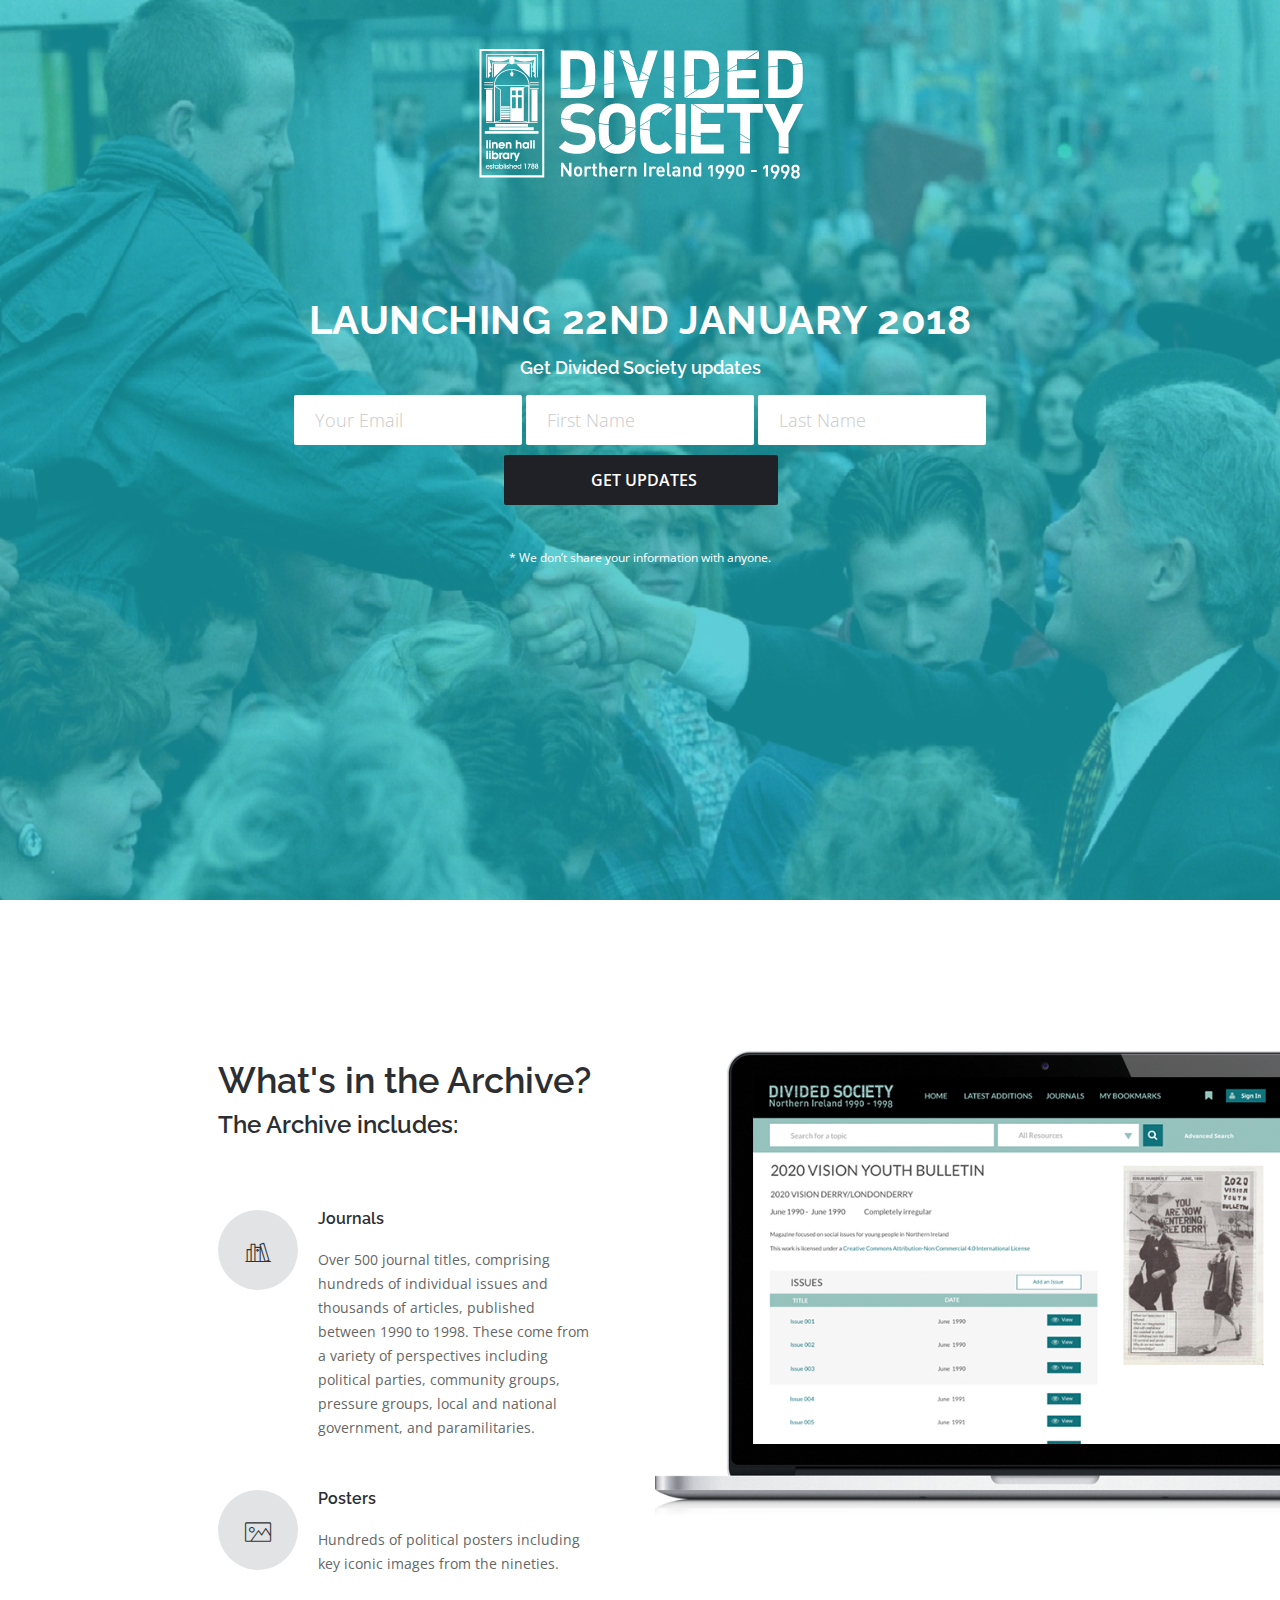
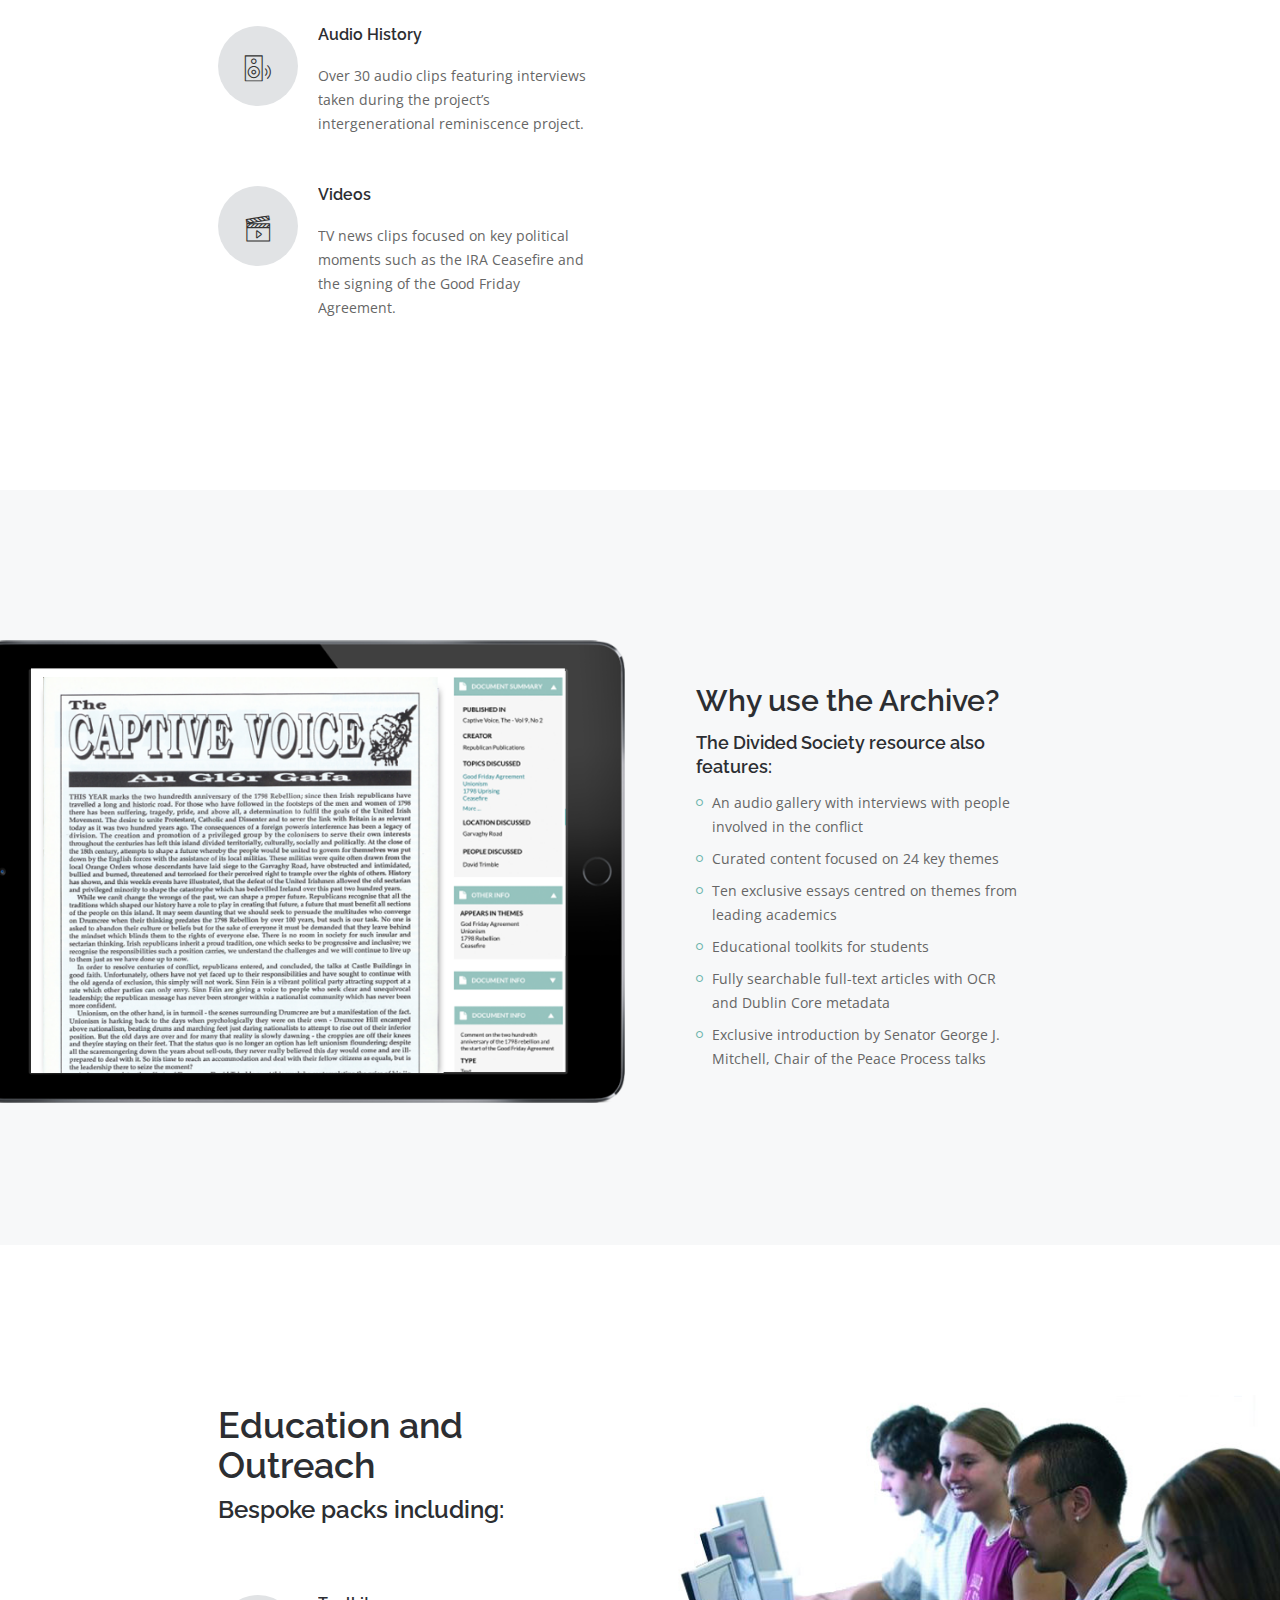
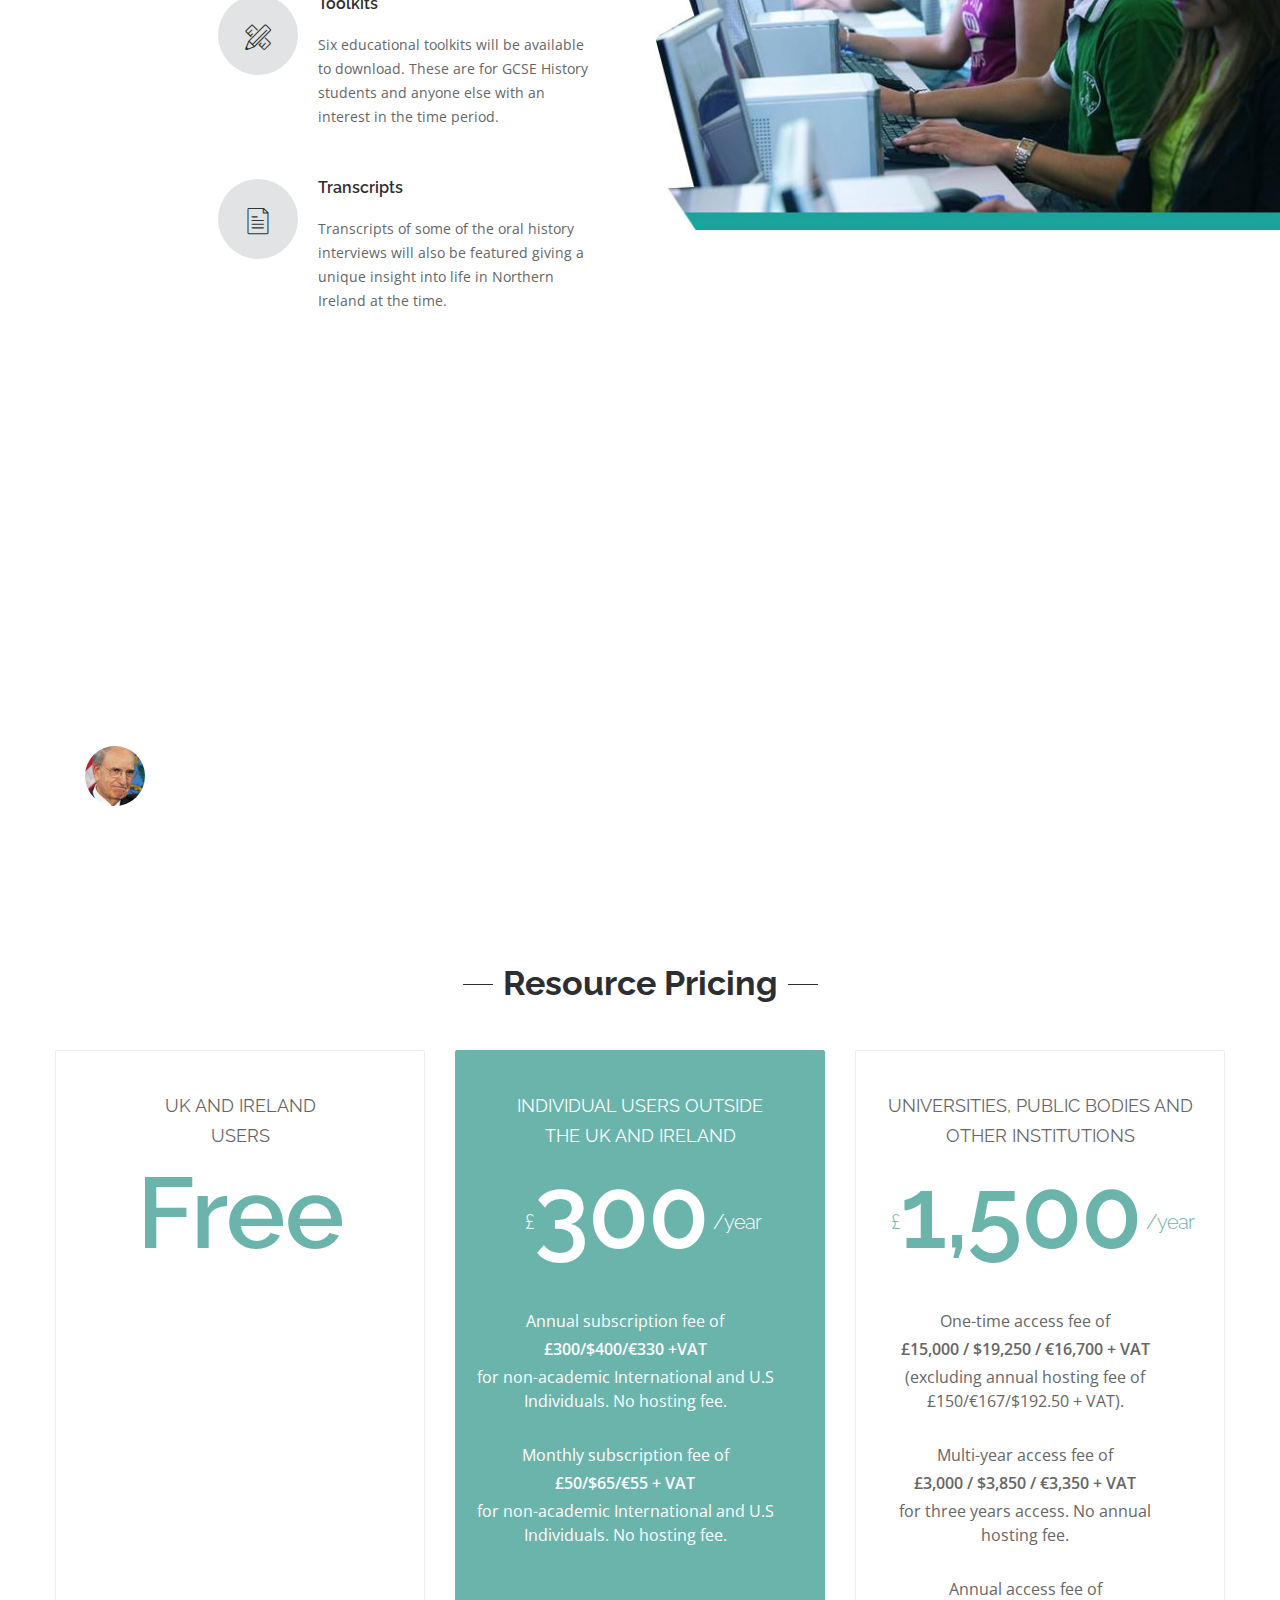
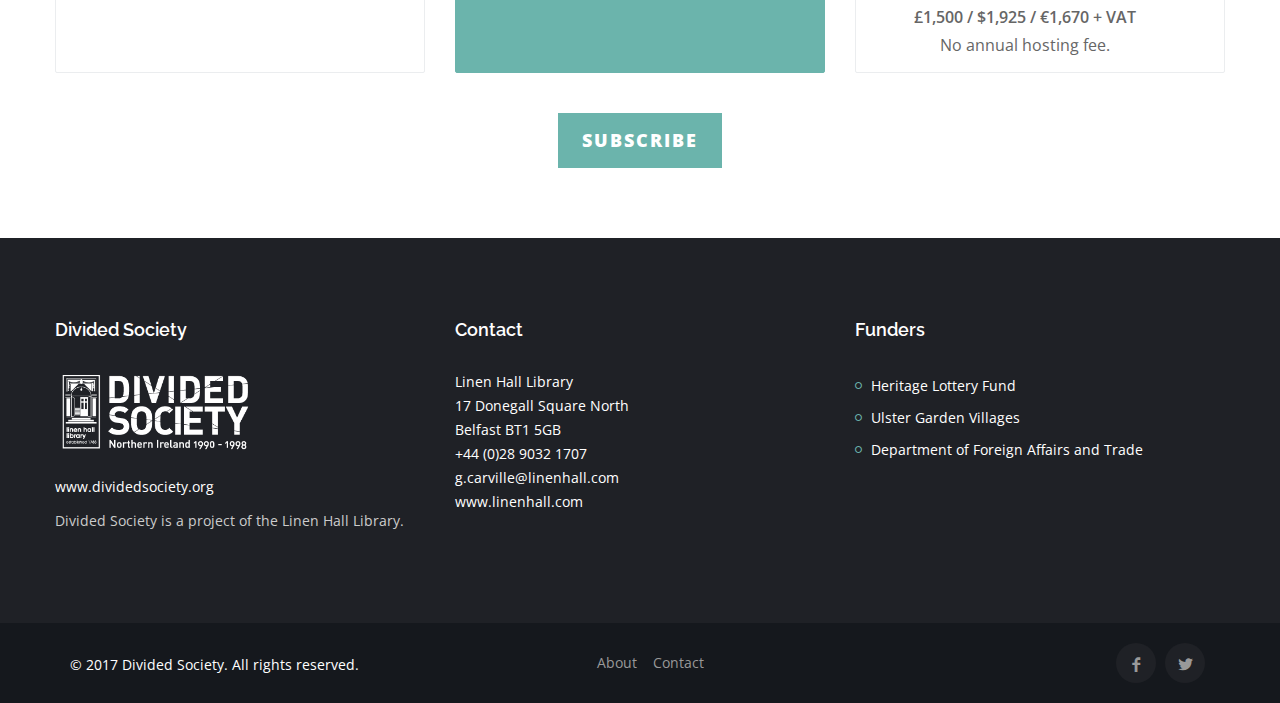
==== index.html @ 0e938634 "Landing page changes" ====
<!DOCTYPE html>
<!--[if IE 8 ]><html class="ie ie8" lang="en"> <![endif]-->
<!--[if (gte IE 9)|!(IE)]><!-->
<html lang="en">
<!--<![endif]-->

<head>
    <!-- Basic Page Needs
================================================== -->
    <meta charset="utf-8">
    <title>Divided Society</title>
    <!-- Favicon
    ============================================== -->
    <link rel="shortcut icon" href="images/favicon.ico">
    <!-- Mobile Specific
================================================== -->
    <meta name="viewport" content="width=device-width, initial-scale=1, maximum-scale=1">
    <!-- CSS Files
================================================== -->
    <link rel="stylesheet" type="text/css" href="css/bootstrap.css">
    <link rel="stylesheet" type="text/css" href="css/style.css">
    <link rel="stylesheet" type="text/css" href="css/responsive.css">
    <link rel="stylesheet" type="text/css" href="css/color/ds.css" id="colors">
    <link rel="stylesheet" type="text/css" href="css/settings.css">
    <link rel="stylesheet" type="text/css" href="css/owl.carousel.css">
    <link rel="stylesheet" type="text/css" href="css/flexslider.css">
    <link rel="stylesheet" type="text/css" href="css/jquery.fancybox.css" media="all" />
    <link rel="stylesheet" type="text/css" href='//fonts.googleapis.com/css?family=Open+Sans:300,400,600,700,800'>
    <link rel="stylesheet" type="text/css" href='//fonts.googleapis.com/css?family=Raleway:100,300,400,600,700,800,900'>
    <link rel="stylesheet" type="text/css" href="css/fonts/fontello.css">
    <link rel="stylesheet" type="text/css" href="css/fonts/gizmo.css">
    <link rel="stylesheet" type="text/css" href="css/fonts/picons.css">
    <link rel="stylesheet" type="text/css" href="switcher/switcher.css">

    <!-- Modernizr js file
================================================== -->
    <script src="js/modernizr.custom.js"></script>
</head>

<body>
    <!-- loader -->
    <div class="loader">
        <div class="spinner">
            <div class="double-bounce1"></div>
            <div class="double-bounce2"></div>
        </div>
    </div>
    <!-- /loader -->
    <!-- content wrapper -->
    <div class="content-wrap">

        <div class="content">

            <!-- header -->
            <div class="header-nav">
              <img src="images/DS_lhl_white.png" alt="Divided Society" />
            </div>
            <!-- / header -->



            <section class="video-bg landing">
                <div class="video-wrapper">
                  <!--<img src="images/content/Header_img_001.jpg" alt="" /> -->
                </div>

                <div class="container">


                    <div class="col-sm-12 text-center">

                      <!-- Begin MailChimp Signup Form -->
                      <div id="mc_embed_signup">
                        <form action="//bt48.us13.list-manage.com/subscribe/post?u=65d99a89e3b20036f3549193c&amp;id=db2ee29894" method="post" id="mc-embedded-subscribe-form" name="mc-embedded-subscribe-form" class="validate" target="_blank" novalidate>
                          <h2>Launching 22nd January 2018</h2>
                          <h3>Get Divided Society updates</h3>
                    
                          <div id="mc_embed_signup_scroll">
                          
                            <div class="mc-field-group">
                            <label for="mce-EMAIL" class="hidden">Email Address </label>
                            <input type="email" value="" name="EMAIL" class="required email" placeholder="Your Email" id="mce-EMAIL">
                            <label for="mce-FNAME" class="hidden">First Name </label>
                            <input type="text" value="" name="FNAME" class="" placeholder="First Name" id="mce-FNAME">
                            <label for="mce-LNAME" class="hidden">Last Name </label>
                            <input type="text" value="" name="LNAME" class="" placeholder="Last Name" id="mce-LNAME">
                            <div id="mce-responses" class="clear">
                              <div class="response" id="mce-error-response" style="display:none"></div>
                              <div class="response" id="mce-success-response" style="display:none"></div>
                            </div>    <!-- real people should not fill this in and expect good things - do not remove this or risk form bot signups-->
                            <div style="position: absolute; left: -5000px;" aria-hidden="true"><input type="text" name="b_65d99a89e3b20036f3549193c_db2ee29894" tabindex="-1" value=""></div>
                            <div class="clear"><input type="submit" value="Get Updates" name="subscribe" id="mc-embedded-subscribe" class="btn-submit"></div>
                          </div>
                          </form>
                        </div>

                        <!--End mc_embed_signup-->
                        <p class="small">* We don’t share your information with anyone. </p>
                    </div>
                </div>
            </section>


            <!-- revolution slider -->
            <!-- tagline section -->

            <!--/ tagline section -->


            <!-- intro section -->
            <section>

                <div class="pad-container-parallax">

                    <div class="row">

                        <div class="col-md-4 col-xs-offset-2">

                            <h1 class="t-pad10">What's in the Archive?</h1>
                            <h3 class="b-pad60">The Archive includes:</h3>


                            <div class="services-box-2 left">
                                <i class="icon-picons-book-shelf-2"></i>
                                <div class="content">
                                    <h3>Journals</h3>
                                    <p>Over 500 journal titles, comprising hundreds of individual issues and thousands of articles, published between 1990 to 1998. These come from a variety of perspectives including political parties, community groups, pressure groups, local and national government, and paramilitaries. </p>
                                </div>
                            </div>

                            <div class="services-box-2 left ">
                                <i class="icon-picons-image"></i>
                                <div class="content">
                                    <h3>Posters</h3>
                                    <p>Hundreds of political posters including key iconic images from the nineties. </p>
                                </div>
                            </div>

                            <div class="services-box-2 left ">
                                <i class="icon-picons-speaker"></i>
                                <div class="content">
                                    <h3>Audio History</h3>
                                    <p>Over 30 audio clips featuring interviews taken during the project’s intergenerational reminiscence project.</p>
                                </div>
                            </div>

                            <div class="services-box-2 left ">
                                <i class="icon-picons-video-6"></i>
                                <div class="content">
                                    <h3>Videos</h3>
                                    <p>TV news clips focused on key political moments such as the IRA Ceasefire and the signing of the Good Friday Agreement.</p>
                                </div>
                            </div>

                        </div>

                        <div class="col-md-6">
                            <img src="images/content/mag_002.png" alt="">
                        </div>

                    </div>

                </div>
            </section>
            <!--/ intro section -->

            <!-- features section -->
            <section class="bg-gray">

                <div class="pad-container-parallax">

                    <div class="row">

                        <div class="col-md-6">
                            <img src="images/content/pad_001.png" alt="">
                        </div>

                        <div class="col-md-4">

                            <div class="box-text-center">
                              <h2>Why use the Archive? </h2>
                                <h4>The Divided Society resource also features:</h4>
                                <ul class= "circled">

                                
                                <li>An audio gallery with interviews with people involved in the conflict</li>
                                <li>Curated content focused on 24 key themes </li>
                                <li>Ten exclusive essays centred on themes from leading academics</li>
                                <li>Educational toolkits for students</li>
                                <li>Fully searchable full-text articles with OCR and Dublin Core metadata </li>
                                <li>Exclusive introduction by Senator George J. Mitchell, Chair of the Peace Process talks</li>
                              </ul>


                            </div>

                        </div>

                    </div>

                </div>
            </section>
            <!-- features section -->

            <!-- intro section -->
            <section>

                <div class="pad-container-parallax">

                    <div class="row">

                        <div class="col-md-4 col-xs-offset-2">

                            <h1 class="t-pad10">Education and Outreach</h1>
                            <h3 class="b-pad60">Bespoke packs including:</h3>


                            <div class="services-box-2 left">
                                <i class="icon-picons-pencil-ruler"></i>
                                <div class="content">
                                    <h3>Toolkits</h3>
                                    <p>Six educational toolkits will be available to download. These are for GCSE History students and anyone else with an interest in the time period.  </p>
                                </div>
                            </div>

                            <div class="services-box-2 left ">
                                <i class="icon-picons-paper"></i>
                                <div class="content">
                                    <h3>Transcripts</h3>
                                    <p>Transcripts of some of the oral history interviews will also be featured giving a unique insight into life in Northern Ireland at the time. </p>
                                </div>
                            </div>





                        </div>

                        <div class="col-md-6">
                            <img src="images/content/class.jpg" alt="">
                        </div>

                    </div>

                </div>
            </section>
            <!--/ intro section -->

            <!-- testimonials section -->
            <section class="parallax testimonial">

                <div class="container container-pad">



                    <div class="row">

                        <div class="col-md-12 t-mgr30">

                            <div class="owl-carousel owlcarousel-full">

                                <div class="item">

                                    <div class="testimonials">
                                        <div class="testimonials-content">
                                            <p>“The peace talks were a long and difficult process and this archive provides its users with a sense of the atmosphere of the time, the issues affecting daily life, how they were debated, and the various attempts at a resolution.”</p>
                                        </div>

                                        <div class="testimonials-author">
                                            <img src="images/content/Quote_pic_02.jpg" alt="">
                                            <span> Senator George Mitchell from his Introduction </span>
                                        </div>
                                    </div>

                                </div>







                            </div>

                        </div>

                    </div>

                </div>

            </section>
            <!--/ testimonials section -->


            <!-- pricing section -->
            <section>
                <div class="container pad-container">

                    <div class="row text-center">
                        <h2 class="heading">Resource Pricing</h2>

                    </div>

                    <div class="row">

                        <div class="pricing t-mgr40">

                            <div class="col-xs-12 col-md-4 b-mgr40">
                                <div class="plan">
                                    <h3>UK and Ireland<br />Users</h3>
                                    <h4><span class="amount"><span></span>Free<span></span></span></h4>
                                </div>
                            </div>

                            <div class="col-xs-12 col-sm-6 col-md-4 b-mgr40">
                                <div class="plan active">
                                    <h3>Individual Users Outside <br>the UK and Ireland</h3>
                                    <h4><span class="amount"><span>£</span>300<span>/year</span></span></h4>
                                    <div>
                                        <ul>
                                            <li>Annual subscription fee of <span>£300/$400/€330 +VAT</span>for non-academic International and U.S Individuals. No hosting fee.</li>
                                            <li>Monthly subscription fee of <span>£50/$65/€55 + VAT</span> for non-academic International and U.S Individuals. No hosting fee.</li>


                                        </ul>
                                    </div>

                                </div>
                            </div>

                            <div class="col-xs-12 col-sm-6 col-md-4 b-mgr40">
                                <div class="plan">
                                    <h3>Universities, Public Bodies and other Institutions</h3>
                                    <h4><span class="amount"><span>£</span>1,500<span>/year</span></span></h4>
                                    <div>
                                        <ul>
                                            <li>One-time access fee of <span>£15,000 / $19,250 / €16,700 + VAT</span> (excluding annual hosting fee of £150/€167/$192.50 + VAT).</li>
                                            <li>Multi-year access fee of <span>£3,000 / $3,850 / €3,350 + VAT</span> for three years access. No annual hosting fee.</li>
                                            <li>Annual access fee of <span>£1,500 / $1,925 / €1,670 + VAT</span> No annual hosting fee. </li>

                                        </ul>
                                    </div>

                                </div>
                            </div>

                            <div class="col-xs-12 text-center">
                                <a href="/subscribe" class="btn large">Subscribe</a>
                            </div>

                        </div>

                    </div>

                </div>

            </section>
            <!--/ pricing section -->





            <!-- footer -->
            <footer class="footer">
                <div class="container container-pad">

                    <div class="row">
                        <div class="col-sm-4 ">
                            <div class="widget">
                                <h4>Divided Society</h4>
                                <img src="images/DS_lhl_white.png" alt="Divided Society" class="b-pad20" />
                                <p><a href="http://www.dividedsociety.org">www.dividedsociety.org</a></p>
                                <p>Divided Society is a project of the Linen Hall Library.</p>

                                
                            </div>
                        </div>
                        <div class="col-sm-4">
                            <div class="widget">
                                <h4>Contact</h4>
                                <p class="bold">Linen Hall Library <br> 17 Donegall Square North <br> Belfast BT1 5GB</p>

                                <p class="bold">+44 (0)28 9032 1707 <br> <a href="mailto:g.carville@linenhall.com">g.carville@linenhall.com</a>
                                </p>
                                <p class="bold"><a href="https://www.linenhall.com/">www.linenhall.com</a>
                                </p>
                            </div>
                        </div>

                        <div class="col-sm-4">
                            <div class="widget">
                                <h4>Funders</h4>
                                <ul class="circled">
                                    <li><a href="https://www.hlf.org.uk/">Heritage Lottery Fund</a>
                                    </li>
                                    <li><a href="http://ulstergardenvillages.co.uk/">Ulster Garden Villages</a>
                                    </li>
                                    <li><a href="https://www.dfa.ie/reconciliation">Department of Foreign Affairs and Trade</a></li>
                                </ul>
                            </div>
                        </div>

                        
                    </div>

                </div>
            </footer>
            <!--/ footer -->
            <div class="bg-darker-gray">
                <div class="container t-pad20 b-pad10">

                    <div class="col-md-4 t-pad10">
                        <p class="bold">© 2017 Divided Society. All rights reserved.</p>
                    </div>

                    <div class="col-md-4 text-center">
                        <div class="footer-links">
                            <ul>
                                <li><a href="https://linenhall.com/news/194">About</a>
                                </li>

                                <li><a href="mailto:info@linenhall.com">Contact</a>
                                </li>
                            </ul>
                        </div>
                    </div>

                    <div class="col-md-4 text-right">
                        <div class="social-icons">
                            <ul>
                                <li><a href="https://www.facebook.com/LinenHallLibraryBelfast" class="facebook-alt" title="Facebook" data-rel="tooltip" data-placement="top"><i class="icon-facebook"></i></a>
                                </li>
                                <li><a href="https://twitter.com/thelinenhall" class="twitter-alt" title="Twitter" data-rel="tooltip" data-placement="top"><i class="icon-twitter"></i></a>
                                </li>

                            </ul>
                        </div>
                    </div>

                </div>
            </div>

        </div>
    </div>
    <!--/content wrapper -->


    <!-- JS Files
================================================== -->
    <script src="js/jquery.min.js"></script>
    <script src="js/jquery.themepunch.plugins.min.js"></script>
    <script src="js/jquery.themepunch.revolution.min.js"></script>
    <script src="js/bootstrap.min.js"></script>
    <script src="js/jquery.easing.1.3.js"></script>
    <script src="js/jquery.inview.js"></script>
    <script src="js/jquery.ui.totop.js"></script>
    <script src="js/isotope.pkgd.min.js"></script>
    <script src="js/imagesloaded.pkgd.min.js"></script>
    <script src="js/jquery.fancybox.pack.js"></script>
    <script src="js/jquery.easytabs.min.js"></script>
    <script src="js/jquery.sticky.js"></script>
    <script src="js/owl.carousel.min.js"></script>
    <script src="js/jquery.flexslider.js"></script>
    <script src="js/jquery.zflickrfeed.min.js"></script>
    <script src="js/twitter-bootstrap-hover-dropdown.min.js"></script>
    <script src="js/jquery.easy-pie-chart.js"></script>
    <script src="js/classie.js"></script>
    <script src="js/search.js"></script>
    <script src="js/gizmo.js"></script>
    <script src="js/scripts.js"></script>
    <script type="text/javascript">
        jQuery(document).ready(function() {

            jQuery('.flexslider').flexslider({

                animation: "slide",

                controlNav: "thumbnails",

                start: function(slider) {

                    jQuery('body').removeClass('loading');

                }

            });

        });
    </script>

</body>

</html>
---- css/style.css ----
/*
* Theme Name: Click
* Author: Okathemes
* Version: 1.0.0

/* Table of Content
==================================================


    01. General Properties
    02. Header
    03. Main Navigation
	04. Mega Menu
    05. Sticky Header
    06. Revolution Slider
	07. Inner Banner
    08. Services Boxes
    09. Portfolio
    10. Owl Carousel
    11. Fancy Box
    12. Blog Section
		- Pagination
		- Sidebar
		- Comments
	13. Product Section
    14. Team Section
    15. client Section
	16. Parallax Page
	17. 404 Page
    18. Elements
		- Accordion & Toggles
		- Tabs
		- Buttons
		- Social Icons
		- Pricing Tables
		- Parallax Section
		- Progress Bar
		- Fact Counter
		- Testimonials
		- Tooltip
		- Alert Boxes
		- Flickr Feeds
		- Tables
		- Video Background
		- Contact form
		- Right Side Sliding Panel
		- Search Canvas
		- Process Icons
		- Image Effect
		- To Top

	19. Footer


*/

/* 01 General Properties
================================================== */
body {
	font-family: 'Open Sans';
	color: #666;
	font-size: 14px;
	font-weight: 400;
	-webkit-font-smoothing: antialiased;
	-webkit-text-size-adjust: 100%;
	overflow-x: hidden;
	overflow-y: scroll;
}
.container {
	padding-right: 0;
	padding-left: 0;
}
body, li, address {
	line-height: 24px
}
input, button, select, textarea {
	font-size: 13px;
	font-weight: 300;
}
a {
	color: #2c2e32;
	-webkit-transition:all 0.3s ease;
	-moz-transition:all 0.3s ease;
	-o-transition:all 0.3s ease;
	transition:all 0.3s ease;
}
a:hover, a:focus {
	color: #2c2e32;
	text-decoration: none;
}
.colored {
	color: #2c2e32
}
.color-white {
	color: #fff!important;
}
.color-black {
	color: #2c2e32!important;
}
.font-alt {
	font-family: 'Raleway', sans-serif;
}
.font-alt {
	font-family: 'Roboto Slab', serif;
}
.fw100 {
	font-weight:100
}
.fw300 {
	font-weight:300
}
.fw600 {
	font-weight:600!important;
}
.fw800 {
	font-weight:800!important;
}
.fw900 {
	font-weight:900
}
h1, h2, h3, h4, h5, h6 {
	font-family: 'Raleway', sans-serif;
	margin-top: 0;
	color: #2c2e32;
	font-weight:600;
}
h1 {
	font-size: 36px;
	line-height: 40px;
}
h2 {
	font-size: 30px;
	line-height: 40px;
}
h3 {
	font-size: 24px;
	line-height: 30px;
}
h4 {
	font-size: 18px;
	line-height: 24px;
	margin-bottom: 8px;
}
h5 {
	font-size: 14px
}
h6 {
	font-size: 12px;
	line-height:0px;
}
h2.heading {
	font-weight:700;
	font-size:34px;
	line-height:34px;
}
h2.heading:before {
	display: inline-block;
	content: "";
	border-bottom: 1px solid #2c2e32;
	position: relative;
	width: 30px;
	top:-10px;
	left:-10px;
	-o-transition:all 0.3s ease;
	transition:all 0.3s ease;
}
h2.heading:after {
	display: inline-block;
	content: "";
	border-bottom: 1px solid #2c2e32;
	position: relative;
	width: 30px;
	top:-10px;
	right:-10px;
	-o-transition:all 0.3s ease;
	transition:all 0.3s ease;
}
h2.heading-white {
	font-weight:600;
	font-size:34px;
	line-height:34px;
	color:#fff;
}
h2.heading-white:before {
	display: inline-block;
	content: "";
	border-bottom: 1px solid #fff;
	position: relative;
	width: 30px;
	top:-10px;
	left:-10px;
	-o-transition:all 0.3s ease;
	transition:all 0.3s ease;
}
h2.heading-white:after {
	display: inline-block;
	content: "";
	border-bottom: 1px solid #fff;
	position: relative;
	width: 30px;
	top:-10px;
	right:-10px;
	-o-transition:all 0.3s ease;
	transition:all 0.3s ease;
}
p.h-sub {
	color:#666;
	text-align:center;
	font-weight:400;
}
p.h-sub-white {
	color:#fff;
	text-align:center;
	font-weight:400;
}
h3.heading {
	position: relative;
	display: inline-block;
	width: 100%;
	margin-bottom:30px;
	font-weight:600;
}
h3.heading:before {
	display: inline-block;
	content: "";
	border-bottom: 2px solid #000;
	border-left: 1px solid #ebedef;
	position: absolute;
	width: 30px;
	bottom:-10px;
	left:0px;
}
h1.client {
	font-size: 44px;
	line-height: 44px;
	letter-spacing:-2px;
}
h4.client span {
	border:2px solid #2c2e32;
	padding:5px 10px;
}
.page-nav {
	padding:50px 0px 35px;
	text-align:right;
}
.page-nav a {
	color:#333;
}
.page-nav a:hover {
	color:#2c2e32;
}
.page-nav .active {
	color:#2c2e32;
}
.center-title-wrapper {
	text-align: center;
}
.center-title-wrapper strong {
	text-align: center;
	width:3%!important;
	margin:-20px auto;
	border-bottom: 2px solid #2c2e32;
}
.title-center {
	position: relative;
	display: inline-block;
	text-transform: uppercase;
	font-size: 16px;
	line-height:18px;
	margin-bottom:10px;
}
.title-left {
	position: relative;
	display: inline-block;
	font-size: 18px;
	line-height:18px;
	margin-bottom:30px;
	width: 100%;
	font-weight:600;
}
.title-left:before {
	display: inline-block;
	content: "";
	border-bottom: 1px solid #e1e3e5;
	border-left: 1px solid #e1e3e5;
	position: absolute;
	width: 100%;
	bottom:-10px;
	left:0px;
}
.upper {
	text-transform: uppercase
}
.pad-container {
	padding-top: 60px;
	padding-bottom: 60px;
}
.pad-container2 {
	padding-top: 100px;
	padding-bottom: 100px;
}

.pad-container-parallax {
	padding-top: 150px;
	padding-bottom: 120px;
}
.lead {
	font-size: 16px;
	line-height: 24px;
}
.bg-white {
	background: #fff
}
.bg-gray {
	background: #f7f8f9;
}
.bg-dark-gray {
	background: #1f2126;
	color:#fff!important;
}
.bg-darker-gray {
	background:#15181d;
	color: #fff;
}
.bg-color {
	background: #2c2e32;
}
.pic {
	-moz-transition: all 0.2s linear 0s;
	-webkit-transition: all 0.2s linear 0s;
	-o-transition: all 0.2s linear 0s;
}
.pic:hover {
	opacity:0.8;
}
.pic.radius {
	border-radius:50%;
}
.pic.radius.size {
	width:200px;
	height:200px;
}
.brd-gray {
	border:1px solid #f6f6f6;
}
.brd-bottom {
	border-bottom:1px solid #e1e3e5;
}
.brd0 {
	border:0px solid #e1e3e5!important;
}
.mgr-header {
	float:left;
	width:100%;
}
ul {
	padding: 0 0 0 20px
}
ol {
	padding: 0 0 0 20px
}
ol li{
	padding: 4px 0px;
}
ul.circled {
	padding: 0;
	list-style: none;
}
ul.circled li {
	padding: 4px 0px 4px 16px;
	position: relative;
}
ul.circled li:before {
	content: '\e800';
	margin-right: 15px;
	font-weight: normal;
	vertical-align: top;
	padding-top: 1px;
	display: inline-block;
	font-family: 'fontello-circle';
	color: #2c2e32;
	font-size: 8px;
	position: absolute;
	top: 2px;
	left: 0;
}
ul.arrow{
	padding: 0;
	list-style: none;
}
ul.arrow  li{
	padding: 4px 0px;
}
ul.arrow li:before {
	content: '\e75e';
	margin-right: 10px;
	font-weight: normal;
	vertical-align: top;
	padding-top: 1px;
	display: inline-block;
	font-family: 'fontello';
	color: #2c2e32;
	font-size: 12px;
}
.thin {
	width: 70%;
	margin: 0 auto;
}
.thin-search {
	width: 80%;
	margin: 30% auto;
}
.dropcap {
	font-weight: 300;
	display: block;
	float: left;
	font-size: 49px;
	padding: 0;
	margin: 0;
	margin: 12px 8px 0 0;
	text-transform: uppercase;
}
img {
	width:100%;
}
hr {
	border-bottom: 1px solid #f7f8f9;
}
.underline {
	text-decoration:underline;
}
.brd-gray-cart {
	border:1px solid #e1e3e5;
	padding:20px;
}
blockquote {
	border: none;
	padding: 0;
	font-size: 18px;
	line-height: 28px;
	font-weight: 200;
	font-family:Georgia, "Times New Roman", Times, serif;
	font-style:italic;
	padding:20px;
	margin-top:20px;
}
blockquote small {
	line-height: inherit;
	color: #999;
}
.italic {
	font-style:italic;
}
.box-text-left {
	padding:35% 25%;
	text-align:left;
	color:#fff;
}
.box-text-center {
	padding:10% 10%;
}
.box-text-center2 {
	padding:25% 15%;
}
.black-box {
	font-size: 18px;
	color: #ccc;
	font-family:Georgia, "Times New Roman", Times, serif;
	font-weight: 300;
	line-height: 30px;
	margin: 0 0 24px;
	color: #999;
	margin: 10px 0;
	padding: 20px 20px;
	background: #fff;
	background:#2c2e32;
	position: relative;
}
.black-box h3 {
	color:#ccc;
}
.black-box:after {
	position: absolute;
	content: '';
	width: 30px;
	height: 30px;
	background: #fff;
	right:-15px;
	bottom: -15px;
	-webkit-transform: rotate(135deg);
	-moz-transform: rotate(135deg);
	-ms-transform: rotate(135deg);
	-o-transform: rotate(135deg);
	transform: rotate(135deg);
}
.side-image {
	padding: 0px;
	position: relative;
}
.side-image .image-container {
	overflow: hidden;
	position: absolute;
	height: 100%;
	padding: 0px;
	top: 0px;
}
.side-image .image-container.pull-right {
	right: 0px;
}
.side-image .content {
	padding-top: 80px;
	padding-bottom: 80px;
}
.side-image h1 {
	margin-bottom: 40px;
}
.side-image p.lead {
	margin-bottom: 64px;
}
.side-image.text-heavy h1 {
	margin-bottom: 32px;
}
.side-image.text-heavy p.lead {
	margin-bottom: 40px;
}
.side-image.text-heavy .feature {
	margin-top: 64px;
}
.side-image.text-heavy .feature h5 {
	margin-bottom: 40px;
}
/* 02 Header
================================================== */
.content-wrap {
	overflow: hidden;
	width: 100%;
	height: 100%;
}
.content {
	position: relative;
	overflow: hidden;
}
/* 05 top bar
================================================== */
.topbar {
	display:block;
	padding:6px 1% 0px;
	background:#1f2126;
	color:#999;
	width:100%;
	float:left;
}
.topbar ul{
	float:left;
}
.topbar li{
	display:inline-block;
	font-size:13px;
	padding-right:20px;
	line-height:10px;
}
.topbar li a{
	color:#999;
	text-decoration:none;
}
.topbar li a:hover{
	color:#999;
}
.topbar ul.social-icons{
	float: right;
}
.topbar ul.social-icons li {
	display:inline-block;
}
.topbar ul.social-icons li a i {
	padding:0px;
	height:0px;
	width:32px;
	color:#999;
	background:none;
	-webkit-transition: all 0.3s ease-in-out;
	-moz-transition: all 0.3s ease-in-out;
	-o-transition: all 0.3s ease-in-out;
	-ms-transition: all 0.3s ease-in-out;
	transition: all 0.3s ease-in-out;
}
.topbar ul.social-icons li a:hover i {
	color:#fff;
}

.header-nav {
	float: left;
	z-index: 99;
}
.basic-wrapper {
	display:block;
}
.logo:hover, .logo:focus {
	text-decoration: none;
}
.logo-white {
	text-align: center;
	font-size: 20px;
	line-height: 20px;
	display:block;

	padding:24px 3%;
}
.logo-white.brd-dark {
	border-right:1px solid rgba(0, 0, 0, 0.1);
}
.logo-dark {
	float: left;
	font-size: 20px;
	line-height: 20px;
	display:none;
}
.logo img, .logo-white img, .logo-dark img {
	width:auto;
	height: 140px;
}
.header-nav.dark {
	background:rgba(0, 0, 0, 0.5)!important;
}
.header-nav.dark .navbar-nav > li > a {
	color: #fff;
}
.header-nav.dark .navbar-nav > li > a.dark {
	color: #fff;
}
.header-nav.dark .header-nav.basic.set {
	background:rgba(0, 0, 0, 0.5)!important;
}
.header-nav.dark.header-nav.basic.sticky .navbar-nav > li > a {
	color:#fff;
}
.header-nav.dark.header-nav.basic.sticky .social-top li a i.white {
	color:#fff;
}
/* 03 Main Navigation
================================================== */
.navbar-header {
	background: #fff;
}
.navbar-collapse {
	width: auto;
	background: transparent;
	-webkit-box-shadow: none;
	-moz-box-shadow: none;
	box-shadow: none;
}
.navbar-nav > li {
	margin-left: 15px;
}
.navbar-nav > li a.dark {
	color:#2c2e32;
}
.navbar-nav > li > a {
	color: #fff;
	font-size: 13px;
	font-weight: 600;
	padding:34px 20px;
	text-transform: uppercase;
	text-align:left;
	letter-spacing:2px;
	position:relative;
}
.navbar-nav > li.current {
	color: #2c2e32;
}
.navbar-nav > li > a:before {
	display: inline-block;
	content: "";
	border-top: 1px solid #000;
	position: absolute;
	width: 0px;
	top:30%;
	left:60%;
	z-index:-2;
 -webkit-transition:all .5s cubic-bezier(.19, 1, .22, 1);
 -o-transition:all .5s cubic-bezier(.19, 1, .22, 1);
 transition:all .5s cubic-bezier(.19, 1, .22, 1);
	-webkit-transform:translateX(-50%) rotate(-50deg);
	-ms-transform:translateX(-50%) rotate(-50deg);
	-o-transform:translateX(-50%) rotate(-50deg);
	transform:translateX(-50%) rotate(-50deg);
	-webkit-transform:translate3d(-50%, 0, 0) rotate(-50deg);
	transform:translate3d(-50%, 0, 0) rotate(-50deg)
}
.navbar-nav > li > a:hover:before {
	width: 20px;
}
.navbar-nav > li > a:after {
	display: inline-block;
	content: "";
	border-top: 1px solid #fff;
	position: absolute;
	left:35%;
	bottom:28%;
	width: 0px;
	z-index:-2;
 -webkit-transition:all .5s cubic-bezier(.19, 1, .22, 1);
 -o-transition:all .5s cubic-bezier(.19, 1, .22, 1);
 transition:all .5s cubic-bezier(.19, 1, .22, 1);
	-webkit-transform:translateX(-50%) rotate(-50deg);
	-ms-transform:translateX(-50%) rotate(-50deg);
	-o-transform:translateX(-50%) rotate(-50deg);
	transform:translateX(-50%) rotate(-50deg);
	-webkit-transform:translate3d(-50%, 0, 0) rotate(-50deg);
	transform:translate3d(-50%, 0, 0) rotate(-50deg)
}
.navbar-nav > li > a:hover:after {
	width: 20px;
}
.header-nav .dropdown-menu {
	padding: 0;
	margin: 0;
	min-width: 190px;
	background: #2c2e32;
	border: none;
	-webkit-border-radius: 0;
	-moz-border-radius: 0;
	border-radius: 0;
 -webkit-transition:opacity .3s ease;
 -o-transition:opacity .3s ease;
 transition:opacity .3s ease
}
.header-nav .dropdown-menu li {
	border-bottom:1px solid rgba(255, 255, 255, 0.05);
}
.header-nav .dropdown-menu li:last-child {
	border: none!important;
}
.header-nav .dropdown-menu li a {
	padding: 14px 18px;
	line-height: 1;
	color: #dcdcdc;
	font-size: 11px;
	text-transform: uppercase;
	text-align:left;
	font-weight: 600;
	letter-spacing:1px;
	background: rgba(255, 255, 255, 0);
 -webkit-transition:opacity .3s ease;
 -o-transition:opacity .3s ease;
 transition:opacity .3s ease
}
.header-nav .dropdown-menu li a:hover, .header-nav .dropdown-menu li a.active {
	filter: none;
	line-height: 1;
	color: #e1e3e5;
	background: rgba(255, 255, 255, 0.1)!important;
}
.header-nav .nav .open > a, .header-nav .nav .open > a:hover, .header-nav .nav .open > a:focus {
	background: none;
	color: #2c2e32;
}
.header-nav .nav > li > .dropdown-menu:after {
	display: none
}
.header-nav .nav > li > .dropdown-menu:before {
	display: none
}
.header-nav .dropdown-menu > li > a:hover, .header-nav .dropdown-menu > li > a:focus, .header-nav .dropdown-submenu:hover > a, .header-nav .dropdown-submenu:focus > a, .header-nav .dropdown-menu > .active > a, .header-nav .dropdown-menu > .active > a:hover, .header-nav .dropdown-menu > .active > a:focus {
	background: none;
	color: #2c2e32;
 filter: progid:DXImageTransform.Microsoft.gradient(enabled = false);
}
.header-nav .dropdown-submenu ul {
	border-left:0px!important;
}
.header-nav .dropdown-submenu i {
	position:absolute;
	right:10px;
	font-size:14px;
}
/* 04 Mega Menu
================================================== */
.yamm .nav, .yamm .dropup, .yamm .dropdown, .yamm .collapse {
	position: static
}
.yamm .navbar-inner, .yamm .container {
	position: relative;
	margin:0px 20px;
}
.yamm .dropdown-menu {
	left: auto
}
.yamm .dropdown-menu > li {
	display: block;
}
.yamm .nav.pull-right .dropdown-menu {
	right: 0
}
.yamm .yamm-content {
	padding: 20px;
	color: #999;
}
.yamm .yamm-content:before, .yamm .yamm-content:after {
	display: table;
	content: "";
	line-height: 0;
}
.yamm .yamm-content:after {
	clear: both
}
.yamm .yamm-content img {
	width: 100%
}
.yamm .yamm-content a {
	color: #999;
}
.yamm .yamm-content ul {
	border-right:1px solid rgba(255, 255, 255, 0.05);
	padding-right:50px;
}
.yamm .yamm-content ul.last {
	border-right:0px solid #eee;
}
.yamm .yamm-content ul li {
	background:none;
	line-height:38px;
}
.yamm .yamm-content ul li:hover {
	background:rgba(255, 255, 255, 0.1)!important;
}
.yamm .yamm-content ul li a {
	padding:0px;
	margin:0px;
	padding-left:10px;
}
.yamm .yamm-content ul li a:hover {
	background:rgba(255, 255, 255, 0)!important;
	border-bottom:0px!important;
}
.yamm .yamm-content h1, .yamm .yamm-content h2, .yamm .yamm-content h3, .yamm .yamm-content h4, .yamm .yamm-content h5, .yamm .yamm-content h6 {
	color: #2c2e32
}
.yamm .yamm-content a:hover {
}
.yamm .dropdown.yamm-fullwidth .dropdown-menu {
	width: 100%;
	left: 0;
	right: 0;
}
.mobile-menu {

	display: none;
	font-size:24px;
	border-radius:0px;
	color:#2c2e32;
	background:none!important;
	padding-right:0px;
	margin-top:-20px;
	float:right;
	cursor:pointer;
}
.mobile-menu:hover {
	color:#999
}
.social-top {
	padding: 0;
	margin: 0;
	font-size: 0;
	height: 28px;
	float:right;
}
.social-top li {
	padding:37px 24px;
	border-left:1px solid rgba(255, 255, 255, 0.1)!important;
}
.social-top li.brd-dark {

	border-left:1px solid rgba(0, 0, 0, 0.1)!important;
}
.social-top li {
	display: inline-block;
	font-family: 'fontello';
	margin-right: 5px;
}
.social-top li a {
	display: table;
	color: #fff;
}
.social-top li a:hover i {
	color: #2c2e32;
}
.social-top li a i {
	text-align: center;
	display: table-cell;
	vertical-align: middle;
	background: none;
	line-height: 1;
	font-size: 14px;
	-webkit-transition:all 0.3s ease;
	-moz-transition:all 0.3s ease;
	-o-transition:all 0.3s ease;
	transition:all 0.3s ease;
	font-weight:100;
}

.social-top li a i.white {
	color:#fff;
}
/* 05 Sticky Header
================================================== */
.header-nav.basic.set {
	width: 100%;
	position: absolute;
	background:#fff;
}
.header-nav.basic.set.nobg {
	width: 100%;
	position: absolute;
	background:none!important;
}
.header-nav.basic.sticky {
	position: fixed;
	left: 0;
	padding: 0;
	margin: 0;
	width: 100%;
	z-index:999999;
}
.header-nav.basic.sticky {
	background: rgba(255, 255, 255, 1);
	border-bottom:1px solid rgba(0, 0, 0, 0.1);
}
.header-nav.basic.sticky .logo, .header-nav.basic.sticky .logo-white, .header-nav.basic.sticky .logo-dark {
	padding:20px 3%;
	border-right:1px solid rgba(0, 0, 0, 0.1);
}
.header-nav.basic.sticky .logo img, .header-nav.basic.sticky .logo-white img, .header-nav.basic.sticky .logo-dark img {
	height: 28px;
}
.header-nav.basic.sticky .logo-white {
	display:none;
}
.header-nav.basic.sticky .logo-dark {
	display:block;
}
.header-nav.basic.sticky .navbar-nav > li > a {
	padding: 24px 20px;
	color:#2c2e32;
}
.header-nav.basic.sticky .social-top li a i {
	color:#2c2e32;
}
.header-nav.basic.sticky .social-top li {
	padding: 30px 24px 24px;
	border-left:1px solid rgba(0, 0, 0, 0.1)!important;
}
.header-nav.basic.sticky .navbar-nav > li > a:hover {
	color:#2c2e32;
}
.header-nav.basic .navbar-collapse {
	max-height: inherit
}
.header-nav.basic.sticky .social-top {
	margin-top: 0px;
	color:#2c2e32;
}
.header-nav.basic.sticky .social-top li a i.white {
	color:#2c2e32;
}
.header-nav.basic.sticky .topbar {
	display:none;
}

/* 06 Revolution Slider
================================================== */
.banner-container {
	width: 100%;
	position: relative;
	margin-top:88px;
	z-index:2;

}
.banner-container-center {
	margin-top:88px;

}
.banner-container.no-tmrg {
	width: 100%;
	position: relative;
	padding: 0;
	margin-top:0px!important;
	z-index:2;

}
.banner {
	width: 100%;
	position: relative;
	z-index:2;

}
.banner-center {
	width: auto;
	position: relative;
	z-index:2;

}
.fullwidthbanner-container {
	width: 100% !important;
	position: relative;
	padding: 0;
	overflow: hidden !important;
	z-index:2;

}
.tp-caption img {
background: transparent;
-ms-filter: "progid:DXImageTransform.Microsoft.gradient(startColorstr=#00FFFFFF,endColorstr=#00FFFFFF)";
filter: progid:DXImageTransform.Microsoft.gradient(startColorstr=#00FFFFFF,endColorstr=#00FFFFFF);
zoom: 0;
margin-top:120px;

}

.tp-caption.upper {
	font-family: 'Raleway', sans-serif;
	font-size: 70px;
	font-weight:800;
	color: #fff;
	line-height:72px;
	text-transform:capitalize;
	letter-spacing:-1px;
}
.tp-caption.upper2 {
	font-family: 'Raleway', sans-serif;
	font-size: 180px;
	font-weight:800;
	color: #fff;
	line-height:180px;
	text-transform:uppercase;
}
.tp-caption.lower {
	font-family: 'Open Sans';
	font-size: 22px;
	font-weight:600;
	color: #fff;
	line-height:28px;
}
.tp-caption.lower2 {
	font-family: 'Open Sans';
	font-size: 50px;
	font-weight:600;
	color: #fff;
	line-height:50px;
}
.tp-caption.lower-bg {
	font-family: 'Open Sans';
	font-size: 22px;
	font-weight:600;
	color: #fff;
	line-height:28px;
	background:rgba(255, 255, 255, 0.3);
	border-left:5px solid #19b9c8;
	padding:8px 16px;
}
.tp-caption.lower.black {
	font-family: 'Raleway', sans-serif;
	font-size: 100px;
	font-weight:100;
	color: #373737;
	line-height:100px;
	text-transform:none;
	letter-spacing:0px;
}
.tp-caption.upper.black {
	font-family: 'Raleway', sans-serif;
	color: #1f2126;
	font-size: 70px;
	font-weight:800;
	line-height:72px;
	text-transform:capitalize;
	letter-spacing:-1px;
}
.tp-caption.lower.black.para {

	font-size: 16px;
	font-weight:200;
	color: #1f2126;
	line-height:24px;
	letter-spacing:0px;
}
.tp-caption a.btn {
	color: #fff
}
.tp-leftarrow.default, .tp-rightarrow.default {
	z-index: 100;
	cursor: pointer;
	position: absolute;
	top: 50% !important;
	background:rgba(255, 255, 255, 0.2)!important;
	color: #fff;
	line-height: 1;
	font-size: 24px;
	padding: 22px 39px 46px 29px;
	-webkit-transition: all 200ms ease-in;
	-o-transition: all 200ms ease-in;
	-moz-transition: all 200ms ease-in;
	border-radius:50%;
}
.tp-leftarrow:hover.default, .tp-rightarrow:hover.default {
	background:rgba(255, 255, 255, 0.5);
}
.tp-leftarrow.default:after, .tp-rightarrow.default:after {
	content:'';
	position:relative;
	top:-14px;
	left:4px;
	z-index:-1;
	display:block;
	width:0;
	opacity:0;
	border-top:1px solid #fff;
	-webkit-transform:translateX(-50%) rotate(-45deg);
	-ms-transform:translateX(-50%) rotate(-45deg);
	-o-transform:translateX(-50%) rotate(-45deg);
	transform:translateX(-50%) rotate(-45deg);
	-webkit-transform:translate3d(-50%, 0, 0) rotate(-45deg);
	transform:translate3d(-50%, 0, 0) rotate(-50deg);
	-o-transition:all 0.3s ease;
	transition:all 0.3s ease;
}
.tp-leftarrow:hover:after, .tp-rightarrow:hover.default:after {
	z-index:0;
	width:90px;
	opacity:1;
}
.tp-leftarrow.default {
	left:20px!important;
}
.tp-rightarrow.default {
	right:20px!important;
}
.tparrows:before {
	font-family: 'fontello';
	font-style: normal;
	font-weight: normal;
	speak: none;
	display: inline-block;
	text-decoration: inherit;
	text-align: center;
	padding-top:-20px;
	position:relative;
	z-index:999;
}
.tp-leftarrow.default:before {
	content: '\e75d'
}
.tp-rightarrow.default:before {
	content: '\e75e'
}
.tparrows:hover {
	background: rgba(255, 255, 255, 0.9)
}
.tp-bullets.simplebullets.round .bullet {
	width: 10px!important;
	height: 10px!important;
	margin-left: 6px!important;
	-webkit-transition: all 200ms ease-in;
	-o-transition: all 200ms ease-in;
	-moz-transition: all 200ms ease-in;
	background: rgba(255, 255, 255, 0.4)!important;
	border-radius:50%;
}
.tp-bullets.simplebullets.round .bullet.selected, .tp-bullets.simplebullets.round .bullet:hover {
	background: rgba(255, 255, 255, 1);
}
.tp-bullets.simplebullets.round .bullet.selected:after, .tp-bullets.simplebullets.round .bullet:hover:after {
	content:'';
	position:relative;
	top:5px;
	left:5px;
	z-index:-1;
	display:block;
	width:18px;
	border-top:1px solid #fff;
	-webkit-transform:translateX(-50%) rotate(-45deg);
	-ms-transform:translateX(-50%) rotate(-45deg);
	-o-transform:translateX(-50%) rotate(-45deg);
	transform:translateX(-50%) rotate(-45deg);
	-webkit-transform:translate3d(-50%, 0, 0) rotate(-50deg);
	transform:translate3d(-50%, 0, 0) rotate(-50deg);
	-o-transition:all 0.2s ease;
	transition:all 0.2s ease;
}
.tp-bullets.hidebullets {
	-ms-filter: "progid:DXImageTransform.Microsoft.Alpha(Opacity=0)";
	-moz-opacity: 0;
	-khtml-opacity: 0;
	opacity: 0;
}
.tp-bannertimer {
	width: 100%;
	height: 10px;
	background: url(../images/timer.png);
	position: absolute;
	z-index: 200;
	display: none;
}

/* 07 Inner Banner
================================================== */
.inner-banner {
	width: 100%;
	height: 100%;
	max-height:450px;
	-webkit-background-size: cover;
	-moz-background-size: cover;
	-o-background-size: cover;
	background-size: cover;
	text-align:left;
	padding:7% 0px 3%;
	color:#fff;
}
.inner-banner h1 {
	font-size:50px;
	color:#fff;
	letter-spacing:-1px;
	font-weight:300;
}
.inner-banner h3 {

	color:#fff;
	font-size:16px;
	font-weight:300;
}
.pages {
	background: url(../images/content/inn-pages.jpg) center center no-repeat;
	-webkit-background-size: cover;
	-moz-background-size: cover;
	-o-background-size: cover;
	background-size: cover;
}

/* 10 Services Boxes
================================================== */
/* Services Box 1*/
.services-box {
	text-align:left;
}
.services-box h3 {
	font-size:18px;
	margin-bottom:10px;
	font-weight:400px;
}
.services-box p {
	padding-top:0px;
}
.services-box i {
	font-size: 48px;
	color: #2c2e32;
	line-height:60px;
}
.services-box .col:hover i {
	color: #999;
}
/* Services Box 2*/

.services-box-2 {
	text-align: left
}
.services-box-2.bg-gray {
	background: #f7f8f9;
	padding:30px 20px;
	box-shadow: 0 1px 1px -1px rgba(0, 0, 0, 0.2);
	-webkit-box-shadow: 0 1px 1px -1px rgba(0, 0, 0, 0.2);
}
.services-box-2 i {
	display: block;
	color: #fff;
	line-height: 1;
	font-size: 24px;
	float: left;
	margin-right: 30px;
	text-transform: uppercase;
	-webkit-transition:all 0.3s ease;
	-moz-transition:all 0.3s ease;
	-o-transition:all 0.3s ease;
	transition:all 0.3s ease;
	height:50px;
	width:50px;
	background:#333;
	border-radius:50%;
	text-align:center;
	padding-top:14px;
}
.services-box-2:hover i {


	background:#333
}
.services-box-2 i:after {
	content:'';
	position:relative;
	top:-43%;
	right:-50%;
	z-index:-1;
	display:block;
	width:0;
	opacity:0;
	border-top:1px solid #333;
	-webkit-transform:translate3d(-50%, 0, 0) rotate(-50deg);
	transform:translate3d(-50%, 0, 0) rotate(-50deg);
	-o-transition:all 0.3s ease;
	transition:all 0.3s ease;
}
.services-box-2:hover i:after {
	width:65px;
	opacity:1;
}

.services-box-2 i.small {
	display: block;
	color: #2c2e32;
	line-height: 1;
	font-size: 30px;
	float: left;
	margin-right: 20px;
	margin-top:8px;
	text-transform: uppercase;
	-webkit-transition:all 0.3s ease;
	-moz-transition:all 0.3s ease;
	-o-transition:all 0.3s ease;
	transition:all 0.3s ease;
}
.services-box-2 .content {
	overflow:auto;
}
.services-box-2 .content h3 {
	font-size: 18px;
	font-weight:600;
}
.services-box-2 .content h3 a.dark {
	color:#2c2e32;
	font-size:16px;
}
.services-box-2 .content h3 a:hover.dark {
	color:#000;
}
.services-box-2.left {
	text-align: left;
	margin-bottom:40px;
}
.services-box-2.left.text-right {
	text-align: right;
	margin-left:40px;
}
.services-box-2.left i {
	display: block;
	width: 80px;
	height: 80px;
	color: #333;
	background:#e1e3e5;
	line-height: 1;
	font-size: 30px;
	padding-top:28px;
	text-transform: uppercase;
	text-align:center;
	float: left;
	margin-right: 20px;
	-webkit-transition:all 0.1s ease;
	-moz-transition:all 0.1s ease;
	-o-transition:all 0.1s ease;
	transition:all 0.1s ease;
	-webkit-border-radius: 50%;
	border-radius: 50%;
	position:relative;
	z-index:9;
}
.services-box-2.left:hover i {
	background:#2c2e32;
	color: #fff;
}
.services-box-2.left i:after {
	content:'';
	position:relative;
	top:-39%;
	right:-50%;
	z-index:-1;
	display:block;
	width:0;
	opacity:0;
	border-top:1px solid #000;
	-webkit-transform:translateX(-50%) rotate(-45deg);
	-ms-transform:translateX(-50%) rotate(-45deg);
	-o-transform:translateX(-50%) rotate(-45deg);
	transform:translateX(-50%) rotate(-45deg);
	-webkit-transform:translate3d(-50%, 0, 0) rotate(-45deg);
	transform:translate3d(-50%, 0, 0) rotate(-50deg);
	-o-transition:all 0.3s ease;
	transition:all 0.3s ease;
}
.services-box-2.left:hover i:after {
	width:105px;
	opacity:1;
}
.services-box-2.left i.right {
	float: right;
	margin-right: 0px;
	margin-left: 20px;
}
.services-box-2.left .content {
	overflow:auto;
	margin-right:30px;
}
.services-box-2.left .content h3 {
	font-size: 16px;
	font-weight:600;
	line-height:18px;
	margin-bottom:20px;
}
.services-box-2.left.small {
	text-align: left;
	margin-bottom:30px;
}
.services-box-2.left.small i {
	display: block;
	width: 60px;
	height: 60px;
	color: #fff;
	background:#19b9c8;
	line-height: 1;
	font-size: 24px;
	padding-top:20px;
	text-transform: uppercase;
	text-align:center;
	float: left;
	margin-right: 15px;
	-webkit-transition:all 0.3s ease;
	-moz-transition:all 0.3s ease;
	-o-transition:all 0.3s ease;
	transition:all 0.3s ease;
	-webkit-border-radius: 50%;
	border-radius: 50%;
}
.services-box-2.left.small i.green {
	background:#6ec878;
}
.services-box-2.left.small i.yellow {
	background:#ffd769;
}
.services-box-2.left.small i.red {
	background:#cd2832;
}
.services-box-2.left.small i:hover {
	background:#2c2e32;
}
.services-box-2.left.small .content {
	float:left;
	margin-top:15px;
}
.services-box-2.left.small .content h3 {
	font-size: 18px;
	font-weight:400;
}
/* Services Box 3*/

.services-box-3 {
	text-align:center;
}
.services-box-3 i {
	text-align: center;
	display: inline-table;
	width: 80px;
	height: 80px;
	color: #19b9c8;
	background:#e1e3e5;
	padding-top:24px;
	font-size: 36px;
	text-transform: uppercase;
	-webkit-transition:all 0.3s ease;
	-moz-transition:all 0.3s ease;
	-o-transition:all 0.3s ease;
	transition:all 0.3s ease;
	-webkit-border-radius: 50%;
	border-radius: 50%;
	position:relative;
}
.services-box-3:hover i {
	background:#19b9c8;
	color:#fff;
}
.services-box-3 i.circle-border {
	background: none repeat scroll 0 0 transparent;
	border: 1px solid #ecebe9;
	height: 80px;
	position:absolute;
	top:0px;
	left:0px;
	z-index:1;
	transition-duration: 225ms;
	-moz-transition-duration: 225ms;
	-webkit-duration: 225ms;
	-o-transition-duration: 225ms;
	transition-property: all;
	-moz-transition-property: all;
	-o-transition-property: all;
	-webkit-transition-property: all;
	transition-timing-function: cubic-bezier(0.5, -0.7, 0.67, 0.7);
	-moz-transition-timing-function: cubic-bezier(0.5, -0.7, 0.67, 0.7);
	-o-transition-timing-function: cubic-bezier(0.5, -0.7, 0.67, 0.7);
	-webkit-transition-timing-function: cubic-bezier(0.5, -0.7, 0.67, 0.7);
	width: 80px;
}
.services-box-3:hover i.circle-border {
	border: 1px solid #ccc;
	transform: scale(1.18);
	-moz-transform: scale(1.18);
	-o-transform: scale(1.18);
	transition-timing-function: cubic-bezier(0.4, 0.25, 0.14, 1.73);
	-moz-transition-timing-function: cubic-bezier(0.4, 0.25, 0.14, 1.73);
	-webkit-transition-timing-function: cubic-bezier(0.4, 0.25, 0.14, 1.73);
	-o-transition-timing-function: cubic-bezier(0.4, 0.25, 0.14, 1.73);
}
.services-box-3 h3 {
	margin:30px 0 15px;
	font-size:18px;
}
.services-box-3 .content {
	padding:0px 15px;
}
.black-box {
	height:auto;
	float:left;
}

/* Services Box Black*/
.box-dark {
	color:#fff;
	padding:40px 60px 60px;
	text-align:center;
	background:#1f2126;
	border-right:1px solid rgba(255,255,255,0.1);
}


.box-dark .services-box-3 i {
	text-align: center;
	display: inline-table;
	color: #fff;
	font-size: 60px;
	line-height:10px;
	text-transform: uppercase;
	-webkit-transition:all 0.3s ease;
	-moz-transition:all 0.3s ease;
	-o-transition:all 0.3s ease;
	transition:all 0.3s ease;
	-webkit-border-radius: 50%;
	border-radius: 50%;
	background:none!important;
	top:0px;

}
.box-dark .services-box-3:hover i {
	top:-10px;

}
.box-dark .services-box-3 h3 {
	text-align: center;
	color: #fff;
	font-size: 18px;
	font-weight:600;

}
.box-dark.color {
	background:#19b9c8;
}
/* 11 Portfolio
================================================== */

.filter {
	list-style: none;
	padding: 0;
	margin: 0 0 40px 0;
	font-size: 13px;
	text-transform: uppercase;
	text-align: center;
	color: #999;
	cursor: default;
	font-weight:600;
	letter-spacing:1px;
}
.filter a {
	display: inline-block;
	margin: 0 24px;
	color: #999;
	text-decoration: none;
	-webkit-transition: all 0.37s cubic-bezier(0.000, 0.000, 0.580, 1.000);
	-moz-transition: all 0.27s cubic-bezier(0.000, 0.000, 0.580, 1.000);
	-o-transition: all 0.27s cubic-bezier(0.000, 0.000, 0.580, 1.000);
	-ms-transition: all 0.27s cubic-bezier(0.000, 0.000, 0.580, 1.000);
	transition: all 0.27s cubic-bezier(0.000, 0.000, 0.580, 1.000);
	cursor: pointer;
}
.filter a:hover {
	color: #2c2e32;
	text-decoration: none;
}
.filter a.active {
	color: #2c2e32;
	cursor: default;
}
.filter a.active:hover {
	color: #2c2e32;
}
/*
 * projects grid
 */

.projects-grid, .projects-grid-2, .projects-grid-3 {
	list-style: none;
	margin: 0;
	padding: 0;
}
.project-item {
	width: 25%;
	float: left;
	margin: 0;
	-webkit-box-sizing: border-box;
	-moz-box-sizing: border-box;
	box-sizing: border-box;
}
.projects-grid-2 .project-item, .container .projects-grid-2 .project-item {
	width: 50%;
}
.projects-grid-3 .project-item {
	width: 33.33%;
}
.container .projects-grid-3 .project-item {
	width: 33.33%;
}
.project-grid-5 .project-item {
	width: 20%;
}
.projects-grid.project-grid-gut, .projects-grid-2.project-grid-gut, .projects-grid-3.project-grid-gut {
	margin: 0 0 0 -10px;
}
.projects-grid.project-grid-gut .project-item, .projects-grid-2.project-grid-gut .project-item, .projects-grid-3.project-grid-gut .project-item {
	padding: 0 0 20px 20px;
}
.project-item a {
	display: block;
	position: relative;
	-moz-box-sizing: border-box;
	box-sizing: border-box;
	text-decoration: none;
}
.project-item a, .project-item a:hover {
	color: #fff;
	border: none;
}
.project-img {
	position: relative;
	overflow: hidden;
}
.project-img img {
	width: 100%;
	display: block;
	overflow: hidden;
}
.project-intro {
	width: 100%;
	height:100%;
	padding: 22px 20px 0 20px;
	-webkit-sizing: border-box;
	-moz-box-sizing: border-box;
	box-sizing: border-box;
	position: absolute;
	top: 0;
	left: 0;
	overflow: hidden;
}
.project-item .content {
	float:left;
	padding:20px 0px 0px ;
}
.project-item .content h3 {
	font-size:16px;
	line-height:14px;
	color:#333;
}
.project-intro.nobg {
	background:none;
}
.project-title {
	margin: 0 0 8px 0;
	padding: 0;
	font-size: 20px;
	font-weight: 600;
	line-height: 1.3;
	color: #fff;
}
.project-descr {
	font-size: 14px;
	line-height: 1;
	font-weight: 600;
}
.project-icon {
	font-size: 20px;
	line-height: 1;
	font-weight: 600;
	text-transform: uppercase;
	position:absolute;
	bottom: 10px;
	right: 10px;
	color:#fff;
	opacity:0.5;
	-webkit-transition:all 0.3s ease;
	-moz-transition:all 0.3s ease;
	-o-transition:all 0.3s ease;
	transition:all 0.3s ease;
}
.project-icon2 {
	width:60px;
	height:60px;
	background:#fff;
	font-size: 30px;
	line-height:58px;
	text-align:center;
	font-weight:100;
	text-transform: uppercase;
	position:absolute;
	top:44%;
	left:44%;
	color:#333;
	opacity:0;
	border-radius:50%;
	-webkit-transition:all 0.3s ease;
	-moz-transition:all 0.3s ease;
	-o-transition:all 0.3s ease;
	transition:all 0.3s ease;
	-webkit-transform: scale(1);
	-moz-transform: scale(1);
	-o-transform: scale(1);
	-ms-transform: scale(1);
	transform: scale(1);
}
.projects-grid.hide-titles .project-item > a, .projects-grid-2.hide-titles .project-item > a, .projects-grid-3.hide-titles .project-item > a {
	overflow: hidden;
	padding: 0;
}
.projects-grid.hide-titles .project-item .project-intro, .projects-grid-2.hide-titles .project-item .project-intro, .projects-grid-3.hide-titles .project-item .project-intro {
	opacity: 0;
}
.projects-grid.hide-titles .project-item:hover .project-intro, .projects-grid-2.hide-titles .project-item:hover .project-intro, .projects-grid-3.hide-titles .project-item:hover .project-intro {
	opacity: 1;
}
.projects-grid-3.hide-titles .project-item:hover .project-icon2 {
	-webkit-transform: scale(1.7);
	-moz-transform: scale(1.7);
	-o-transform: scale(1.7);
	-ms-transform: scale(1.7);
	transform: scale(1.7);
	opacity:1;
}
/* project item hover */


.projects-grid.hide-titles .project-item .project-title, .projects-grid.hide-titles .project-item .project-descr, .projects-grid-2.hide-titles .project-item .project-title, .projects-grid-2.hide-titles .project-item .project-descr, .projects-grid-3.hide-titles .project-item .project-title, .projects-grid-3.hide-titles .project-item .project-descr {
	position:relative;
	z-index: 3;
}
.projects-grid.hide-titles .project-item .project-title, .projects-grid-2.hide-titles .project-item .project-title, .projects-grid-3.hide-titles .project-item .project-title {
	left:-10px;
	-webkit-transition: all 0.3s cubic-bezier(0.300, 0.100, 0.600, 1.000);
	-moz-transition: all 0.3s cubic-bezier(0.300, 0.100, 0.600, 1.000);
	-o-transition: all 0.3s cubic-bezier(0.300, 0.100, 0.600, 1.000);
	-ms-transition: all 0.3s cubic-bezier(0.300, 0.100, 0.600, 1.000);
	transition: all 0.3s cubic-bezier(0.300, 0.100, 0.600, 1.000);
}
.projects-grid.hide-titles .project-item .project-descr, .projects-grid-2.hide-titles .project-item .project-descr, .projects-grid-3.hide-titles .project-item .project-descr {
	left:-10px;
	-webkit-transition: all 0.6s cubic-bezier(0.600, 0.100, 0.300, 1.000);
	-moz-transition: all 0.6s cubic-bezier(0.600, 0.100, 0.300, 1.000);
	-o-transition: all 0.6s cubic-bezier(0.600, 0.100, 0.300, 1.000);
	-ms-transition: all 0.6s cubic-bezier(0.600, 0.100, 0.300, 1.000);
	transition: all 0.6s cubic-bezier(0.600, 0.100, 0.300, 1.000);
}
.projects-grid.hide-titles .project-item:hover .project-title, .projects-grid.hide-titles .project-item:hover .project-descr, .projects-grid-2.hide-titles .project-item:hover .project-title, .projects-grid-2.hide-titles .project-item:hover .project-descr, .projects-grid-3.hide-titles .project-item:hover .project-title, .projects-grid-3.hide-titles .project-item:hover .project-descr {
	left:10px;
}
.project-item .project-img:after {
	content: " ";
	display: block;
	width: 100%;
	height: 100%;
	position: absolute;
	top: 0;
	left: 0;
	background: rgba(250, 250, 250, 0);
	-webkit-transition: all 0.27s cubic-bezier(0.300, 0.100, 0.580, 1.000);
	-moz-transition: all 0.27s cubic-bezier(0.300, 0.100, 0.580, 1.000);
	-o-transition: all 0.27s cubic-bezier(0.300, 0.100, 0.580, 1.000);
	-ms-transition: all 0.27s cubic-bezier(0.300, 0.100, 0.580, 1.000);
	transition: all 0.27s cubic-bezier(0.300, 0.100, 0.580, 1.000);
}
.project-item:hover .project-img:after {
	background: rgba(20, 20, 20, .5);
}
.projects-grid.hover-color .project-item:hover .project-intro, .projects-grid.hover-color .project-item:hover .project-title, .projects-grid.hover-color .project-item:hover .project-descr, .projects-grid-2.hover-color .project-item:hover .project-intro, .projects-grid-2.hover-color .project-item:hover .project-title, .projects-grid-2.hover-color .project-item:hover .project-descr, .projects-grid-3.hover-color .project-item:hover .project-intro, .projects-grid-3.hover-color .project-item:hover .project-title, .projects-grid-3.hover-color .project-item:hover .project-descr {
	color: #fff;
}
.projects-grid.hover-color .project-item:hover .project-img:after, .projects-grid-2.hover-color .project-item:hover .project-img:after, .projects-grid-3.hover-color .project-item:hover .project-img:after {
	background: #e41919;
	opacity: .8;
}
.projects-grid.hover-white .project-item:hover .project-intro, .projects-grid.hover-white .project-item:hover .project-title, .projects-grid.hover-white .project-item:hover .project-descr, .projects-grid-2.hover-white .project-item:hover .project-intro, .projects-grid-2.hover-white .project-item:hover .project-title, .projects-grid-2.hover-white .project-item:hover .project-descr, .projects-grid-3.hover-white .project-item:hover .project-intro, .projects-grid-3.hover-white .project-item:hover .project-title, .projects-grid-3.hover-white .project-item:hover .project-descr {
	color: #000;
}
.projects-grid.hover-white .project-item:hover .project-img:after, .projects-grid-2.hover-white .project-item:hover .project-img:after, .projects-grid-3.hover-white .project-item:hover .project-img:after {
	background: rgba(250, 250, 250, .9);
}
.project-item .project-img > img {
	-webkit-transition: all 0.3s cubic-bezier(0.300, 0.100, 0.580, 1.000);
	-moz-transition: all 0.3s cubic-bezier(0.300, 0.100, 0.580, 1.000);
	-o-transition: all 0.3s cubic-bezier(0.300, 0.100, 0.580, 1.000);
	-ms-transition: all 0.3s cubic-bezier(0.300, 0.100, 0.580, 1.000);
	transition: all 0.3s cubic-bezier(0.300, 0.100, 0.580, 1.000);
}
.project-item:hover .project-img > img {
	-webkit-transform: scale(1.05);
	-moz-transform: scale(1.05);
	-o-transform: scale(1.05);
	-ms-transform: scale(1.05);
	transform: scale(1.05);
}
/*
 * projects full view
 */

.project-full {
	display: none;
	width: 100%;
	height: 100%;
	background: #fff;
	z-index: 10000;
}
.project-full-load {
	padding-top: 60px;
}
.item-details {
	list-style: none;
	padding: 0;
	margin: 0;
}
.item-details li {
	margin-top: 9px;
	padding-top: 10px;
	border-top: 1px solid #e1e3e5;
}
.item-details li:first-child {
	padding: 0;
	margin: 0;
	border: none;
}
.item-details li span {
	font-weight: 300;
	color: #606060;
	margin-right: 5px;
}
/* 12 Owl Carousel
================================================== */
.owl-carousel {
	display: none
}
.owl-carousel .item {
	margin: 0 10px 0px 10px;
}
.owl-carousel .item.nomgr {
	margin: 0px;
}

.owl-carousel.projects-grid .owl-controls .owl-prev, .owl-carousel.projects-grid .owl-controls .owl-next {
	position: absolute;
	top:40%;
	pointer-events: auto;
}
.owl-carousel.projects-grid .item {
	margin: 0px;
}
.owl-carousel .project-item {
	width: 100%;
	float: left;
	-webkit-box-sizing: border-box;
	-moz-box-sizing: border-box;
	box-sizing: border-box;
	padding:0px 3%;
}

.owl-portfolio .info {
	margin-top:10px;
}
.owl-portfolio .info h4 a {
	color:#2c2e32;
	text-transform:uppercase;
	text-align:center!important;
}
.owl-portfolio .info h4 a:hover {
}
.owl-carousel {
	position: absolute
}
.owl-carousel .owl-controls .owl-prev, .owl-carousel .owl-controls .owl-next {
	position: absolute;
	top:30%;
	pointer-events: auto;
}
.owl-carousel .owl-controls .owl-prev {
	left: -5%;
}
.owl-carousel .owl-controls .owl-next {
	right: -5%;
}
.owl-carousel .owl-controls .owl-prev, .owl-carousel .owl-controls .owl-next {
	position:absolute;
	display: none;
	z-index: 999!important;
	cursor: pointer;
	background: rgba(255, 255, 255, 0.4);
	color: rgba(0, 0, 0, 0.3);
	line-height: 38px;
	font-size: 20px;
	width: 48px;
	height: 48px;
	padding-top:5px;
	-webkit-transition:all 0.3s ease;
	-moz-transition:all 0.3s ease;
	-o-transition:all 0.3s ease;
	transition:all 0.3s ease;
	border-radius:50%;
}
.owl-carousel .owl-controls .owl-prev:hover, .owl-carousel .owl-controls .owl-next:hover {
	background: rgba(0, 0, 0, 0.3);
	color: #fff;
}
.owl-carousel .owl-controls .owl-prev:after, .owl-carousel .owl-controls .owl-next:after {
	content:'';
	position:relative;
	top:-45%;
	right:-50%;
	z-index:-1;
	display:block;
	width:0;
	opacity:0;
	border-top:1px solid #000;
	-webkit-transform:translateX(-50%) rotate(-45deg);
	-ms-transform:translateX(-50%) rotate(-45deg);
	-o-transform:translateX(-50%) rotate(-45deg);
	transform:translateX(-50%) rotate(-45deg);
	-webkit-transform:translate3d(-50%, 0, 0) rotate(-45deg);
	transform:translate3d(-50%, 0, 0) rotate(-50deg);
	-o-transition:all 0.3s ease;
	transition:all 0.3s ease;
}
.owl-carousel .owl-controls .owl-prev:hover:after, .owl-carousel .owl-controls .owl-next:hover:after {
	z-index:0;
	width:68px;
	opacity:1;
}
.owl-clients .item img {
	max-width: 100%;
	opacity: 0.5;
	-webkit-transition:all 0.3s ease;
	-moz-transition:all 0.3s ease;
	-o-transition:all 0.3s ease;
	transition:all 0.3s ease;
	cursor:pointer;
}
.owl-clients .item:hover img {
	opacity: 1;
}
.clients .owl-clients  li {
	width:100%;
	display:inline-block;
	text-align:center;
	margin-bottom:20px;
}
.clients .owl-clients li img {
	width:70%;
}
.owl-slider-wrapper {
	position: relative;
	width:100%;
	float:left;
	z-index:99;
}
.owl-slider-wrapper.agency {
	position: relative;
	width:103.15%;
}
.owl-slider-wrapper .item img {
	display: block;
	width: 100%;
	height: auto;
}
.owl-slider-wrapper .item .owl-content {
	display: block;
	position: absolute;
	top: 30px;
	left: 30px;
	z-index: 100;
	background:#fff;
	padding:7px 5px 2px;
}
.owl-slider-wrapper .item .owl-content h4 {
	color:#fff!important;
}
.owl-slider-wrapper .owl-custom-nav {
	position: absolute;
	width: 100%;
	height: 100%;
	top: 0;
	pointer-events: none;
}
.owl-slider-wrapper .owl-custom-nav .slider-prev {
	position: absolute;
	top: 50%;
	left: 20px;
	margin-top: -23px;
	pointer-events: auto;
}
.owl-slider-wrapper .owl-custom-nav .slider-next {
	position: absolute;
	top: 50%;
	right:20px;
	margin-top: -23px;
	pointer-events: auto;
}
.owl-slider-wrapper .owl-custom-nav .slider-prev, .owl-slider-wrapper .owl-custom-nav .slider-next {
	background: rgba(255, 255, 255, 0.3);
	color: rgba(255, 255, 255, 0.5);
	line-height: 1;
	font-size: 20px;
	padding: 16px 23px;
	-webkit-transition:all 0.3s ease;
	-moz-transition:all 0.3s ease;
	-o-transition:all 0.3s ease;
	transition:all 0.3s ease;
	z-index: 1;
	cursor: pointer;
	border-radius:50%;
	height:54px;
	width:54px;
}
.owl-slider-wrapper .owl-custom-nav .slider-prev.big, .owl-slider-wrapper .owl-custom-nav .slider-next.big {
	font-size: 20px;
	padding: 24px 32px;
}
.owl-slider-wrapper .owl-custom-nav .slider-prev:before, .owl-slider-wrapper .owl-custom-nav .slider-next:before {
	font-family: 'fontello';
	font-style: normal;
	font-weight: normal;
	speak: none;
	display: inline-block;
	text-align: center;
}
.owl-slider-wrapper .owl-custom-nav .slider-prev:before {
	content: '\e75d'
}
.owl-slider-wrapper .owl-custom-nav .slider-next:before {
	content: '\e75e'
}
.owl-slider-wrapper .owl-custom-nav .slider-prev:hover, .owl-slider-wrapper .owl-custom-nav .slider-next:hover {
	color: rgba(255, 255, 255, 1);
}


.owl-slider-wrapper .owl-custom-nav .slider-prev:after, .owl-slider-wrapper .owl-custom-nav .slider-next:after {
	content:'';
	position:relative;
	top:-11px;
	left:4px;
	z-index:-1;
	display:block;
	width:0;
	opacity:0;
	border-top:1px solid #fff;
	-webkit-transform:translateX(-50%) rotate(-45deg);
	-ms-transform:translateX(-50%) rotate(-45deg);
	-o-transform:translateX(-50%) rotate(-45deg);
	transform:translateX(-50%) rotate(-45deg);
	-webkit-transform:translate3d(-50%, 0, 0) rotate(-45deg);
	transform:translate3d(-50%, 0, 0) rotate(-50deg);
	-o-transition:all 0.3s ease;
	transition:all 0.3s ease;
}
.owl-slider-wrapper .owl-custom-nav .slider-prev:hover:after, .owl-slider-wrapper .owl-custom-nav .slider-next:hover:after {

	width:70px;
	opacity:1;
}

.owl-slider-wrapper .owl-custom-nav {
	-ms-filter: "progid:DXImageTransform.Microsoft.Alpha(Opacity=0)";
	-moz-opacity: 0;
	-khtml-opacity: 0;
	opacity: 0;
	-webkit-transition:all 0.3s ease;
	-moz-transition:all 0.3s ease;
	-o-transition:all 0.3s ease;
	transition:all 0.3s ease;
}
.owl-slider-wrapper:hover .owl-custom-nav {
	-ms-filter: "progid:DXImageTransform.Microsoft.Alpha(Opacity=100)";
	-moz-opacity: 1;
	-khtml-opacity: 1;
	opacity: 1;
}
.owl-testimonials {
	display:block;
}
.owl-slider-wrapper .owl-theme .owl-controls .owl-page {
	bottom:30px!important;
}

.navigation a {
	border: 1px solid #b0b0b0;
	color: #939393;
	line-height: 1;
	font-size: 20px;
	padding: 7px;
	font-weight: 300;
	text-transform: uppercase;
	display: inline-block;
	margin-left: 3px;
}
.navigation a:hover {
	border: 1px solid #2c2e32;
	color: #2c2e32;
}
/* 13 Fancy Box
================================================== */
#fancybox-thumbs ul li img {
	max-width: none;
}
.info.hidden {
	display: none
}
.fancybox-wrap {
	background: #2c2e32 !important;
}
.fancybox-title, .fancybox-error {
	font-family: 'Raleway', sans-serif !important;
	font-size: 14px !important;
	line-height: 24px !important;
	font-weight: 400 !important;
}
.fancybox-title h2, .fancybox-title h3 {
	color: #2c2e32;
	margin-bottom: 5px;
	line-height: 22px;
	font-size: 18px;
}
.fancybox-skin {
	color: #666 !important
}
.fancybox-title-inside-wrap {
	padding: 20px !important
}
.fancybox-nav span {
	width: 36px !important;
	height: 36px !important;
	margin-top: 0 !important;
	border-radius:50%!important;
}
.fancybox-close {
	top: 10px !important;
	right: 10px !important;
	width: 36px !important;
	height: 36px !important;
	border-radius:50%!important;
}
.fancybox-close:before, .fancybox-prev span:before, .fancybox-next span:before {
	font-family: 'fontello';
	font-style: normal;
	font-weight: normal;
	margin-right: 0 !important;
	margin-top: 0px !important;
	text-align:center;
	width: 36px !important;
	font-size: 18px !important;
	line-height:30px!important;
}
/* Firefox Fix */
@-moz-document url-prefix() {
 .fancybox-close:before, .fancybox-prev span:before, .fancybox-next span:before {
 margin-top: 5px !important
}
}
.fancybox-close, .fancybox-prev span, .fancybox-next span {
	border:2px solid rgba(0, 0, 0, 0.3)!important;
	color:  rgba(0, 0, 0, 0.3)!important;
	text-align: center !important;
	-webkit-transition: all 200ms ease-in !important;
	-o-transition: all 200ms ease-in !important;
	-moz-transition: all 200ms ease-in !important;
	opacity: 0;
}
.fancybox-close:hover, .fancybox-prev span:hover, .fancybox-next span:hover {
	color:  rgba(0, 0, 0, 0.3)!important;
	border:2px solid rgba(0, 0, 0, 0.3)!important;
}
.fancybox-wrap:hover .fancybox-close, .fancybox-wrap:hover .fancybox-prev span, .fancybox-wrap:hover .fancybox-next span {
	opacity: 1;
}
.fancybox-prev span:before {
	content: '\e75d'
}
.fancybox-next span:before {
	content: '\e75e'
}
.fancybox-close:before {
	content: '\2715'
}
#fancybox-loading {
	margin-top: -18px !important;
	margin-left: -18px !important;
	opacity: 1 !important;
}
#fancybox-loading div {
	height: 36px !important;
	width: 36px !important;
	position: relative !important;
 -webkit-animation: rotation .8s infinite linear !important;
 -moz-animation: rotation .8s infinite linear !important;
 -o-animation: rotation .8s infinite linear !important;
 animation: rotation .8s infinite linear !important;
	border-left: 3px solid rgba(255, 255, 255, 1) !important;
	border-right: 3px solid rgba(50, 150, 220, 1) !important;
	border-bottom: 3px solid rgba(50, 150, 220, 1) !important;
	border-top: 3px solid rgba(50, 150, 220, 1) !important;
	border-radius: 100% !important;
}
.fancybox-overlay {
	background: rgba(25, 25, 25, 0.95) !important
}
.fancybox-opened .fancybox-skin {
	-webkit-box-shadow: 0 0 5px rgba(0, 0, 0, 0.33);
	-moz-box-shadow: 0 0 5px rgba(0, 0, 0, 0.33);
	box-shadow: 0 0 5px rgba(0, 0, 0, 0.33);
}
.facts-home {
	width:100%;
	background:url(../images/content/bg-home.jpg);
	background-position: center center;
	background-repeat: no-repeat;
	-webkit-background-size: cover;
	-moz-background-size: cover;
	-o-background-size: cover;
	background-size: cover;
	padding:180px 0px 60px;
	color:#2c2e32;
}
.facts-home .content {
	padding:0px 40px 0px 60px;
	border-right:1px solid #ccc;
}
.facts-home h3 {
	font-weight:800;
}
.facts-home h4 {
	font-weight:600;
}
.facts-home a {
	color:#2c2e32;
}
.facts-home a:hover {
	color:#fff;
}
/* __________ Clean Code __________ */

.tab-block-hom .tab-content {
	overflow:hidden;
	padding: 0;
}
.tab-block-hom p.title {
	margin:0 0 15px;
	font-weight:100;
	line-height:48px;
	font-size:30px;
	color:#333;
	letter-spacing:-1px;
}
.tab-block-hom span {
	font-weight:400;
	line-height:24px;
	font-size:14px;
	color:#666;
}
.tab-block-hom .tab-pane {
	display:block;
	height:0;
	transform:translateY(-50%);
	-o-transform:translateY(-50%);
	-ms-transform:translateY(-50%);
	-webkit-transform:translateY(-50%);
	transition: all 0.5s ease-in-out;
	-webkit-transition: all 0.5s ease-in-out;
}
.tab-block-hom .tab-pane.active {
	height:auto;
	transform:translateY(0);
	-o-transform:translateY(0);
	-ms-transform:translateY(0);
	-webkit-transform:translateY(0);
}
.ie .tab-block-hom .tab-pane {
	display:none;
}
.ie .tab-block-hom .tab-pane.active {
	display:block;
}
.tab-block-hom .nav-tabs {
	border:1px solid #000;
	border:0;
}
.tab-block-hom .nav-tabs li {
	margin:0;
	padding:0 100px 0 0;
}
.tab-block-hom .nav-tabs li:before {
	content:'';
	position:relative;
	top:160px;
	left:108%;
	display:block;
	border-top:1px dashed #c1c3c5;
	width:50%;
}
.tab-block-hom .nav-tabs li.last {
	padding:0 0px 0 0;
}
.tab-block-hom .nav-tabs li.last:before {
	padding:0 0px 0 0;
	border-top:0px dashed #c1c3c5;
}
.tab-block-hom .nav-tabs li a {
	width:150px;
	height:150px;
	padding:48px 0 0;
	text-align:center;
	border:0 !important;
	transition: background-color 0.3s ease-in-out;
	-webkit-transition: background-color 0.3s ease-in-out;
	color:#333;
	background: #e1e3e5;
	border-radius:50%;
	margin-top:80px;
}
.nav-tabs li a:after, .nav-tabs li.active a:after {
	content:'';
	position:relative;
	top:-29%;
	right:-50%;
	z-index:-1;
	display:block;
	width:0;
	opacity:0;
	border-top:1px solid #000;
	-webkit-transform:translateX(-50%) rotate(-45deg);
	-ms-transform:translateX(-50%) rotate(-45deg);
	-o-transform:translateX(-50%) rotate(-45deg);
	transform:translateX(-50%) rotate(-45deg);
	-webkit-transform:translate3d(-50%, 0, 0) rotate(-45deg);
	transform:translate3d(-50%, 0, 0) rotate(-50deg);
	-o-transition:all 0.3s ease;
	transition:all 0.3s ease;
}
.nav-tabs li a:hover:after, .nav-tabs li.active a:after {
	z-index:2;
	width:180px;
	opacity:1;
}
.tab-block-hom .nav-tabs li a i {
	display:block;
	font-size:40px;
	margin:0 auto;
	-webkit-background-size:100% auto;
	transition: transform 0.2s ease-in-out;
	-webkit-transition: -webkit-transform 0.2s ease-in-out;
	position:relative;
	z-index:999;
}
.nav-tabs li a:hover, .nav-tabs li a:focus {
	background-color:transparent;
	color:#fff!important;
}
.nav-tabs li.active a, .nav-tabs li.active a:hover, .nav-tabs li.active a:focus {
	background-color:#fff;
	color:#fff;
}
.tab-block-hom .nav-tabs li a span {
	display:block;
	font-weight:400;
	line-height:0px;
	font-size:14px;
	color:#fff;
	opacity:0;
	transition: all 0.5s ease-in-out;
	-webkit-transition: all 0.5s ease-in-out;
	position:relative;
	z-index:999;
}
.nav-tabs li.active a span {
	opacity:1;
}



.easyPieChart {
	float:left;
}
.easyPieChart canvas {
	position: absolute;
	top:0;
	left:5px;
}

.percentage-light {
	text-align: center;
	color: #fff;
	font-size: 18px;
	margin-bottom: 30px;
	font-weight:600;
	-webkit-transition: all 0.2s ease-in-out;
	-moz-transition: all 0.2s ease-in-out;
	-o-transition: all 0.2s ease-in-out;
	-ms-transition: all 0.2s ease-in-out;
	transition: all 0.2s ease-in-out;
}

.percentage-light span {
	padding:10px 13px;
	background:#1f2126;
	border-radius:50%;
}
.percentage-light h3 {
	color:#2c2e32;
	font-size: 16px;
	padding-top:20px;
}
/* 14 Blog Section
================================================== */
.post-home {
	width:100%;
}
.post-home .img1, .post-home .img2 {
	background-position: center center;
	background-repeat: no-repeat;
	-webkit-background-size: cover;
	-moz-background-size: cover;
	-o-background-size: cover;
	background-size: cover;
	padding:60px 280px 60px 120px;
	color:#fff!important;
}
.post-home .img1 h1, .post-home .img2 h1 {
	font-size:40px;
	letter-spacing:0px;
	color:#fff;
}
.post-home .img1 .date, .post-home .img2 .date {
	font-weight:300;
}
.post-home .img1 {
	background:url(../images/content/img-post-hom01.jpg);
}
.post-home .img2 {
	background:url(../images/content/img-post-hom02.jpg);
}
.post-home .date {
	font-weight:800;
	color:#fff;
	font-size:16px;
}
.post-home .org-box, .post-home .blue-box, .post-home .gray-box {
	padding:60px 60px 40px 100px;
	height:auto;
	min-height:350px;
	float:left;
	text-align:left;
	color:#fff!important;
}
.post-home .org-box h3 a, .post-home .blue-box h3 a, .post-home .gray-box h3 a {
	letter-spacing:1px;
	font-weight:800;
	color:#fff;
	font-size:30px;
}
.post-home .org-box {
	background:#ff415b;
}
.post-home .blue-box {
	background:#282e41;
}
.post-home .gray-box {
	background:#303030;
}
.post-content {
	margin-top:50px;
	padding:30px;
}
.post-content.nomgr {
	margin-top:0px;
}
.post-content h2 {
	font-size:22px;
	line-height:30px;
	font-weight:600;
	margin-top:40px;
}
.post-content h2 a {
	color: #2c2e32;
}
.post-content h2 a:hover {
	color: #999;
}
.post-content p img {
	float:left;
	width:70px;
	height:70px;
	border-radius:50%;
	margin-right:20px;
}
.post-content .date {
	background:#000;
	padding:32px 5px;
	color:#fff;
	font-size:18px;
	font-weight:700;
	text-transform:uppercase;
	text-align:center;
	width:90px;
	height:90px;
	border-radius:50%;
	position:absolute;
	top:10px;
	z-index:2;
}
.post-content .date:after {
	content:'';
	position:relative;
	top:-40%;
	right:-50%;
	display:block;
	width:110px;
	z-index:-1;
	border-top:1px solid #000;
	-webkit-transform:translate3d(-50%, 0, 0) rotate(-45deg);
	transform:translate3d(-50%, 0, 0) rotate(-50deg);
	-o-transition:all 0.3s ease;
	transition:all 0.3s ease;
}
.post-content .date-white {
	background:#fff;
	padding:24px 5px;
	color:#fff;
	font-size:40px;
	font-weight:700;
	text-transform:uppercase;
	text-align:center;
	width:90px;
	height:90px;
	border-radius:50%;
	position:absolute;
	top:10px;
	z-index:2;
}
.post-content .date-white:after {
	content:'';
	position:relative;
	top:-40%;
	right:-50%;
	display:block;
	width:110px;
	z-index:-1;
	border-top:1px solid #fff;
	-webkit-transform:translate3d(-50%, 0, 0) rotate(-45deg);
	transform:translate3d(-50%, 0, 0) rotate(-50deg);
	-o-transition:all 0.3s ease;
	transition:all 0.3s ease;
}
.post-content.testimonial {
	background:#006699;
	padding:100px 30px 58px;
}
.post-content.testimonial h2 {
	color:#fff;
	padding-bottom:80px;
}
.post-content.testimonial .author {
	font-size:14px;
	background:#fff;
	margin-top:50px;
	padding:14px 22px;
	font-weight:600;
}
.post-content .testimonial p.client {
	font-size:12px;
	font-family:Arial, Helvetica, sans-serif;
	font-style:normal;
	margin-top:-10px;
	margin-bottom:0px;
	margin-left:20px;
}
.post-content .comment {
	float:right; padding-top:12px;
}
/* Regular Post */
.post {
	display:block;
}

.post-alt {
	margin: 0 0 20px 0;
	border: 0px solid #eceef0;
}
.post-alt .post-content {
	width:100%;
	float:left;
}
.post-img img, .post-img iframe {
	border-radius: 2px;
}
.post-img {
	margin: 0 0 30px 0;
}
.medium .post-img {
	margin:0;
}
/* Post Content */

.post-format {

	padding:30px 30px;
	float:left;
	border-bottom:1px solid #ebedef;
	margin-bottom:40px;
	background:#f7f8f9;
}
.post-format.nobg {
	background:none;
	padding:0px 20px 30px;
	border-bottom:0px solid #ebedef;
}
.post-format h2 {
	font-weight: 600;
	color: #333;
	text-align:left;
	font-size:24px;
	line-height:30px;
	margin-bottom:20px;
}
.post-format h2 a {
	font-weight: 600;
	color: #333;
}
.post-format p {
	margin-bottom:20px;
}
.post-format .date {
	background:#000;
	padding:32px 5px;
	color:#fff;
	font-size:18px;
	font-weight:700;
	text-transform:uppercase;
	text-align:center;
	width:90px;
	height:90px;
	border-radius:50%;
	position:relative;
	top:0;
	left:0;
	z-index:2;
	float:left;
	margin-right:30px;

}
.post-format .date:after {
	content:'';
	position:relative;
	top:-40%;
	right:-50%;
	display:block;
	width:110px;
	z-index:-1;
	border-top:1px solid #000;
	-webkit-transform:translate3d(-50%, 0, 0) rotate(-45deg);
	transform:translate3d(-50%, 0, 0) rotate(-50deg);
	-o-transition:all 0.3s ease;
	transition:all 0.3s ease;
}

.post-format .content {
	text-align:left;
}
.post-format span {
	font-weight: 300;
	color: #e2e4e6;
	text-align:center;
}
.post-format span:hover {
	font-weight: 300;
	color: #2c2e32;
	text-align:center;
}
.medium .post-content {
	margin:0;
	width:100%;
}


/* Meta */
.meta {
	display:block;
}
.meta ul {
	margin: 5px 0 0 -17px;
}
.meta li {
	display: inline-block;
	font-weight: 600;
	color: #999;
	margin: 0 0px 20px 0px;
	padding: 0 6px 0 0px;
	font-size:13px;
}
.meta li:after {
	display: inline-block;
	content: "|";
	padding: 0 0px 0 10px;
	color: #ccc;
}
.meta li:last-child:after {
	background: 0;
	content: "";
}
.meta li a {
	color: #999;
}
.meta li a, .post-content h2 a:hover {
	-webkit-transition: all 0.1s ease-in-out;
	-moz-transition: all 0.1s ease-in-out;
	-o-transition: all 0.1s ease-in-out;
	-ms-transition: all 0.1s ease-in-out;
	transition: all 0.1s ease-in-out;
}
.meta li a:hover {
	color: #aaa;
}
/* Blog Comments
================================================== */
.comments-sec {
	float: left;
	margin-bottom:40px;
	margin-top:-30px;
}
ol.commentlist {
	float: left;
}
ol.commentlist li {
	float: left;
	padding: 10px 0 15px 0;
}
ol.commentlist li:first-child {
	border: 0;
	padding: 0px;
}
ol.commentlist li {
	list-style: none;
}
ol li ol.childlist {
	float: right;
	margin-left:10%;
}
.comment-des {
	float: left;
	color: #999;
	padding: 20px;
	width:85%;
}
.comment-des h4 {
	font-size:14px;
	color:#666;
	text-transform:uppercase;
	line-height:10px;
}
.comment-des p.date {
	font-size:12px;
	font-style:italic;
}
.comment-des p {
	margin: 0;
	line-height: 24px;
}
.comment-des strong {
	float: left;
	padding-right: 5px;
	color: #999;
}
.avatar {
	float:left;
}
.avatar img {
	margin-top:20px;
	max-width: 100px;
	-webkit-transition: all 200ms ease-in-out;
	-moz-transition: all 200ms ease-in-out;
	-o-transition: all 200ms ease-in-out;
	-ms-transition: all 200ms ease-in-out;
	transition: all 200ms ease-in-out;
	border-radius:50%;
}
/* Pagination
================================================== */
.pagination {
	margin: 0;
}
.pagination ul {
	list-style: none;
	padding: 0;
	margin: 0;
}
.pagination ul > li {
	display: inline-block;
}
.pagination ul li a {
	padding: 4px 12px;
	color: #b9bec3;
	float: left;
	margin-right: 4px;
	background: #eceef0;
	-webkit-transition: all 200ms ease-in-out;
	-moz-transition: all 200ms ease-in-out;
	-o-transition: all 200ms ease-in-out;
	-ms-transition: all 200ms ease-in-out;
	transition: all 200ms ease-in-out;
}
.pagination li a.current, .pagination ul li a:hover {
	color: #fff!important;
}
/* Sidebar
================================================== */
.sidebar {
	padding-right:60px!important;
	min-height:100%;
}
.sidebar .clear {
	height:100%!important;
	min-height:20em;
}
.sidebar a {
	color:#999;
}
.sidebar a:hover {
	color:#999;
}
.sidebar ul.circled li {
	line-height:36px;
}
.sidebar .cart {
	background:#f6f6f6;
	padding:20px;
	width:100%;
	font-size:16px;
	margin:20px 0px;
}
.sidebar .cart p {
	border-bottom:1px solid #e1e3e5;
	padding:0 0 5px;
}
.sidebar .cart h3 {
	color:#2c2e32;
	font-weight:600;
}
.sidebar .cart a.btn {
	width:47%;
	color:#fff;
}
.sidebar input[type="text"] {
	width:100%;
	display: inline-block;
	-webkit-font-smoothing: antialiased;
	-webkit-text-size-adjust: 100%;
	height: 44px;
	padding: 0 10px;
	margin-bottom: 50px;
	font-size: 14px;
	line-height: 25px;
	border: 1px solid #e1e3e5;
	resize: none;
	vertical-align: middle;
	-webkit-box-shadow: none;
	-moz-box-shadow: none;
	box-shadow: none;
	background: none;
	-webkit-transition:all 0.3s ease;
	-moz-transition:all 0.3s ease;
	-o-transition:all 0.3s ease;
	transition:all 0.3s ease;
	border-radius: 2px;
	color:#999;
}
.sidebar input[type="text"].focus, .sidebar input[type="text"]:hover {
	background:#f7f8f9;
}
ul.circled span {
	float:right;
	background:#2c2e32;
	margin-right:20px;
	color:#fff;
	padding:3px 6px 3px 5px;
	font-size:10px;

	line-height:14px;
	width:22px;
	height:20px;
}
.tags ul {
	display:block;
	overflow:hidden;
	list-style:none;
}
.tags li {
	margin-right:15px;
	margin-bottom:15px;
	float:left;
}
.tags li a {
	height:36px;
	line-height:34px;
	padding:0px 10px;
	display:block;
	position:relative;
	background-color:#fff;
	font-size:13px;
	color:#999;
	font-weight:600;
	border:1px solid #e1e3e5;
}
.tags li a:hover {
	background:#2c2e32;
	color:#ffffff;
	text-decoration:none;
}
.blog-grid .post {
	float: left;
	min-height: 1px;
	position: relative;
}
.blog-grid.col3 {
	margin-left: -20px;
	margin-bottom: -20px;
}
.blog-grid.col3 .post {
	width: 310px;
	margin-left: 20px;
	margin-bottom: 20px;
}
.blog-grid.col2 {
	margin-left: -20px;
	margin-bottom: -20px;
}
/* 15 Product Section
================================================== */
.product-grid .post {
	float: left;
}
.product-grid .post .sale {
	color:#fff;
	font-weight:600;
	text-align:center;
	text-transform:uppercase;
	padding:3px 10px;
	background:#cd2832;
	border-radius:2px;
	position:absolute;
	top:20px;
	right:10px;
	-webkit-transition: all 200ms ease-in-out;
	-moz-transition: all 200ms ease-in-out;
	-o-transition: all 200ms ease-in-out;
	-ms-transition: all 200ms ease-in-out;
	transition: all 200ms ease-in-out;

}
.product-grid.col3 .post {
	float:left;
	width: 31%;
	margin-left: 2%;
	margin-bottom: 2%;
	padding:0px;
}
.product-grid.col4, .product-grid.col3 {
	margin-left: -20px;
	margin-bottom: -20px;
}
.product-grid.col4 .post {
	width: 23%;
	margin-left: 2%;
	margin-bottom: 2%;
	padding:0px;
}
.product-grid .post .post-content {
	padding:5px;
	text-align:left;
	margin-top:10px;
}
.product-grid .post .post-content h3 a {
	color:#333;
	font-weight:600;
	font-size:18px;
	line-height:18px;
}
.product-grid .post .post-content h3 a:hover {
	color:#2c2e32;
}
.product-grid .post .post-content h5 a {
	color:#a1a3a5;
	font-weight:600;
	letter-spacing:2px;
	font-size:14px;
}
.product-grid .post .post-content h5 a:hover {
	color:#2c2e32;
}

.product-grid .post .meta {
	margin: 0px;
	position:absolute;
	bottom:0px;
	z-index:99999999;
	left:0px;
	width:100%;
}
.product-grid .post .meta ul {
	line-height: 22px;
	margin-left:-10px;
	margin-right:-10px;
}
.product-grid .post .meta ul li {
	display: inline-block;
	font-weight: 200;
	color: #2c2e32;
	padding:5px 10px;
	font-size:12px;
	background:#fff;
	margin-right:8px;
	font-family:Arial, Helvetica, sans-serif;
	text-align:center;
	font-style:normal;
	width:50%;
}
.product-grid .post .meta li i {
	text-align:center;
}
.product-grid .post .meta ul li:after {
	display: inline-table;
	content: "";
	padding: 0 0px 0 0px;
}
.product-grid .post .meta ul li:last-child:after {
	background: 0;
	content: "";
}
.product-grid .post .meta li a {
	color: #2c2e32;
	height:0px;
}
.product-grid .post .meta ul li a:hover {
	color: #aaa;
}
.product-grid .post .post-content .rating {
	color:#2c2e32;
}
.product-grid .post .post-content .price span {
	font-size:20px;
	color:#2c2e32;
	padding-right:10px;
	font-weight:600;
}
.product-grid .post .post-content .price del span {
	color:#2c2e32;
	font-weight:300;
}
.product-grid .post figure {
	display: block;
	overflow: hidden;
	position: relative;
}
.product-grid .post .items li figure img {
	display: block;
	width: 100%;
}
.product-grid .post figure li a, .product-grid .post figure li a img {
	display: block;
	position: relative;
}
.product-grid .post figure img {

	display: block;
	max-width: 100%;
	-webkit-backface-visibility: hidden;
	-o-transition: all 0.3s ease-out;
	-ms-transition: all 0.3s ease-out;
	-moz-transition: all 0.3s ease-out;
	-webkit-transition: all 0.3s ease-out;
	transition: all 0.3s ease-out;

}
.product-grid .post figure:hover img {
	-o-transform: scale(1.1);
	-ms-transform: scale(1.1);
	-moz-transform: scale(1.1);
	-webkit-transform: scale(1.1);
	transform: scale(1.1);
	opacity:0.9;
}
.product-grid .post figure a.btn {
	position:absolute;
	display: block;
	max-width: 100%;
	-webkit-backface-visibility: hidden;
	-o-transition: all 0.3s ease-out;
	-ms-transition: all 0.3s ease-out;
	-moz-transition: all 0.3s ease-out;
	-webkit-transition: all 0.3s ease-out;
	transition: all 0.3s ease-out;
	z-index:1;
	bottom:-30px;
	opacity:0;
	width:50%;
	text-align:center;
	padding:15px 5%;
}
.product-grid .post figure:hover a.btn {
	opacity:1;
	bottom:-10px;
}
.product-grid .post figure a.btn.right{
	position:absolute;
	right:0px;
	border-left:1px solid #e1e3e5;
}
.product-grid .post figure a.btn.small {
	font-size:11px;
	letter-spacing:1px;
}
.product-details {
	float: left;
}
.product-details h1 {
	font-size:40px;
	font-weight:600;
}
.product-details h1 span {
	font-size:12px;
	letter-spacing:1px;
	font-weight:300;
}
.product-details .price {
	color:#999;
	font-size:40px;
	font-weight:100;
	margin-bottom:30px;
}
.product-details p {
	font-size:14px;
}
.product-details .rating {
	margin-top:-20px;
	margin-bottom:20px;
}
.product-details .quantity {
	margin: 0 15px 20px 0;
	overflow: hidden;
	position: relative;
	width: 130px;
	float: left;
}
.product-details .quantity .minus {
	background: #f6f6f6;
	border: 1px solid #e1e3e5;
	border-radius: 2px;
	box-shadow: none;
	color: #666;
	cursor: pointer;
	display: block;
	font-size: 16px;
	font-weight: bold;
	height: 40px;
	line-height: 10px;
	margin: 0;
	overflow: visible;
	outline: 0;
	padding: 0;
	position: absolute;
	text-align: center;
	text-decoration: none;
	vertical-align: text-top;
	width: 40px;
}
.product-details .quantity .plus {
	background: #f6f6f6;
	border: 1px solid #e1e3e5;
	border-radius: 2px;
	box-shadow: none;
	color: #666;
	cursor: pointer;
	display: block;
	font-size: 16px;
	font-weight: bold;
	height: 40px;
	line-height: 13px;
	margin: 0;
	overflow: visible;
	outline: 0;
	padding: 0;
	position: absolute;
	text-align: center;
	text-decoration: none;
	vertical-align: text-top;
	width: 40px;
	right: 0;
	top: 0;
}
.product-details .quantity .qty {
	border: 1px solid #e1e3e5;
	box-shadow: none;
	float: left;
	height: 40px;
	padding: 0 39px;
	text-align: center;
	width: 125px;
	font-size: 1em;
}
 .product-details .quantity .qty::-webkit-inner-spin-button, .product-details .quantity .qty::-webkit-outer-spin-button {
 -webkit-appearance: none;
 margin: 0;
}
 .product-details .quantity .qty::-ms-clear {
 display: none;
}
.cart .img-thumb {
	width:100px;
	height:100px;
	border:1px solid #f7f8f9;
}
.cart-total {
	width:48%;
	padding:20px;
	border:1px solid #e1e3e5;
}
.cart-total .row {
	border-bottom:1px solid #e1e3e5;
}
.cart-total .row.last {
	border-bottom:0px solid #e1e3e5;
}
.cart-total h4 {
	font-size:14px;
	color:#2c2e32;
}
.cart-total h4 span {
	font-size:20px;
	color:#666;
	font-weight:600;
}
.cart-total h4 span.fs40 {
	font-size:40px;
}
.cart-total.fullwidth {
	width:100%;
}
/* 16 Team Section
================================================== */




.team-member-column {
  padding: 0px;
}
.team-member {
  position: relative;
  overflow: hidden;
}
.team-member {
  margin-bottom: 30px;
}
.team-member.b-mgr0{
  margin-bottom: 0px;
}
.team-member .hover-state {
  position: absolute;
  top: 0;
  left: 0;
  width: 100%;
  height: 100%;
  z-index: 2;
  opacity: 0;
  background: rgba(0, 0, 0, 0.5);
  transition: all 0.3s ease-out;
  -webkit-transition: all 0.3s ease-out;
  -moz-transition: all 0.3s ease-out;
}
.team-member .image-holder {
  margin-bottom: 0px;
}
.team-member-occ{
  display: block;
  font-size: 13px;
}
.team-member-name {
  color: #333333;
  font-weight:600;
}
.team-member .social-links {
  width: 100%;
  transition: all 0.3s ease-out;
  -webkit-transition: all 0.3s ease-out;
  -moz-transition: all 0.3s ease-out;
  transform: translate3d(0px, -200px, 0px);
  -webkit-transform: translate3d(0px, -200px, 0px);
  -moz-transform: translate3d(0px, -200px, 0px);
}
.team-member .social-links a {
  color: #fff;
  font-size: 24px;
  display: inline-block;
  margin-left: 6px;
}
.team-member .social-links a:hover {
  color: #fff;
}
.team-member .social-links .team-member-name, .team-member .social-links .team-member-occ {
  color: #fff;
}
.team-member .social-links a:last-child {
  margin-right: 0px;
}
.team-member .image-holder:hover .hover-state {
  opacity: 1;
}
.team-member .image-holder:hover .hover-state .social-links {
  transform: translate3d(0px, 0px, 0px);
  -webkit-transform: translate3d(0px, 0px, 0px);
  -moz-transform: translate3d(0px, 0px, 0px);
}
.team-member-with-bio {
  overflow: hidden;
  margin-bottom: 36px;
}
.team-member-with-bio .team-member {
  width: 50%;
  float: left;
  margin-bottom: 0px;
}
.team-member-with-bio .team-member-description {
  width: 50%;
  float: left;
  padding-left: 30px;
}
.team-member-description span {
  display: inline-block;
  margin-bottom: 18px;
  font-weight: 600;
}
@media all and (max-width: 767px) {
  .team-member-with-bio .team-member {
    width: 100%;
  }
  .team-member-with-bio .team-member-description {
    width: 100%;
    padding-left: 0px;
  }
}

.team-box {
	display:block;
	position:relative;
	z-index:2
}
.team-box img {
	width:100%;
	margin:0!important;
}
.team-box-animated {
	text-align:center;
	width:100%;
	height:auto;
	background:transparent;
	-webkit-backface-visibility:hidden;
	-moz-backface-visibility:hidden;
	-o-backface-visibility:hidden;
	backface-visibility:hidden;
	-webkit-transition:all 0.3s ease;
	-moz-transition:all 0.3s ease;
	-o-transition:all 0.3s ease;
	transition:all 0.3s ease;
}
.team-box-animated .inner {
	-webkit-perspective:100px;
	-moz-perspective:100px;
	-ms-perspective:100px;
	perspective:100px;
	-webkit-transform-style:preserve-3d;
	-moz-transform-style:preserve-3d;
	-ms-transform-style:preserve-3d;
	transform-style:preserve-3d;
	-webkit-transition:all 1000ms cubic-bezier(0.175, 0.885, 0.320, 1.275) 0!important;
	-moz-transition:all 1000ms cubic-bezier(0.175, 0.885, 0.320, 1.275) 0s!important;
	-o-transition:all 1000ms cubic-bezier(0.175, 0.885, 0.320, 1.275) 0!important;
	transition:all 1000ms cubic-bezier(0.175, 0.885, 0.320, 1.275) 0!important;
}
.team-box-animated .front, .team-box-animated .back {
	-webkit-backface-visibility:hidden;
	-moz-backface-visibility:hidden;
	-o-backface-visibility:hidden;
	backface-visibility:hidden
}
.team-box-animated .front {
	-ms-transform:rotateY(0deg);
	z-index:8;
	display:block;
	border:1px solid #f6f6f6;
	-moz-background-clip:padding;
	-webkit-background-clip:padding-box;
	background-clip:padding-box;
	webkit-box-sizing:border-box;
	-moz-box-sizing:border-box;
	-ms-box-sizing:border-box;
	box-sizing:border-box;
	padding-top:0px!important;
	padding-bottom:20px;
	background:#fff;
	-webkit-transition:all 0.3s ease;
	-moz-transition:all 0.3s ease;
	-o-transition:all 0.3s ease;
	transition:all 0.3s ease;
}
.team-box-animated .front h3 {
	margin:20px 0 0;
	font-weight:800;
	font-size:14px;
	text-transform:uppercase;
}
.team-box-animated .front span {
	font-weight:300;
	font-size:12px;
}
.team-box-animated .back {
	-webkit-transform:rotateY(-180deg);
	-moz-transform:rotateY(-180deg);
	-ms-transform:rotateY(-180deg);
	-o-transform:rotateY(-180deg);
	transform:rotateY(-180deg);
	overflow:hidden;
	color:#fff;
	background:#2c2e32;
	border:1px solid #f6f6f6;
	-moz-border-radius:2px;
	-webkit-border-radius:2px;
	border-radius:2px;
	-moz-background-clip:padding;
	-webkit-background-clip:padding-box;
	background-clip:padding-box;
	position:absolute;
	left:0;
	top:0;
	display:block;
	width:100%;
	height:100%;
	padding:20px;
	webkit-box-sizing:border-box;
	-moz-box-sizing:border-box;
	-ms-box-sizing:border-box;
	box-sizing:border-box;
	-webkit-transition:all 0.3s ease;
	-moz-transition:all 0.3s ease;
	-o-transition:all 0.3s ease;
	transition:all 0.3s ease;
}
.team-box-animated .back h3 {
	margin:20px 0 0;
	font-weight:800;
	font-size:16px;
	text-transform:uppercase;
	color:#fff;
}
.team-box-animated .back span {
	font-weight:300;
	font-size:12px;
}
.team-box-animated .back p {
	color:#fff;
	margin:20px 0;
	text-align:left;
}
.team-box-animated .back ul.social-icons {
	color:#fff!important;
	text-align:left;
	margin-left:-15px;
	position:absolute;
	bottom:20px;
}
.team-box-animated .back ul.social-icons li a:hover {
	color:#fff!important;
	text-align:left;
	background:none!important;
}
.team-box-animated:hover .inner, .no-csstransitions .team-box-animated .inner {
	-webkit-transform:rotateY(-180deg);
	-moz-transform:rotateY(-180deg);
	-ms-transform:rotateY(-180deg);
	-o-transform:rotateY(-180deg);
	transform:rotateY(-180deg);
	-webkit-transition:all 0.3s ease;
	-moz-transition:all 0.3s ease;
	-o-transition:all 0.3s ease;
	transition:all 0.3s ease;
}
.team-box-animated:hover .front {
	z-index:-1
}

.team-alt {
    height:auto;
	float:left;
	padding:20px;
	background:#f7f8f9;
	border-radius:2px;
	-webkit-transition:all 0.3s ease;
	-moz-transition:all 0.3s ease;
	-o-transition:all 0.3s ease;
	transition:all 0.3s ease;
}
.team-alt:hover {
   	color:#fff;
	background:#f7f8f9;
}
.team-alt.active {
   	color:#fff;
	background:#f7f8f9;
}
.team-alt:hover h3, .team-alt.active h3{
   	color:#fff;
}
.team-alt img{
    width:120px;
	height:120px;
	border-radius:50%;
	margin-right:40px;
	float:left;
	margin-top:3px;
}
.team-alt .social-icons{

	float:left;
	margin-left:-20px;

}
.team-alt .social-icons li{
	display:inline-block;
	float:left
}
.team-alt .social-icons li a i{
	width:36px;
	height:36px;
	padding-top:10px;
	background:#fff;
	border:1px solid #e1e3e5;
	color:#999;
	border-radius:50%;
	-webkit-transition: all 0.3s ease-in-out;
	-moz-transition: all 0.3s ease-in-out;
	-o-transition: all 0.3s ease-in-out;
	-ms-transition: all 0.3s ease-in-out;
	transition: all 0.3s ease-in-out;
	font-size:14px;
	margin-right:0px;
	padding-left:-100px;

}
.team-alt .social-icons li a:hover i{
	color:#fff;
	background:#fff;
	border:1px solid #e1e3e5;
}


.contact-info {
	margin: 0;
	padding: 0;
	list-style: none;
}
.contact-info i {
	margin-right: 7px
}
/* 17 client Section
================================================== */
.clients ul {
	float:left;
	width:100%;
	margin-top:30px;
}
.clients li {
	width:19%;
	display:inline-block;
	text-align:center;
	margin-bottom:20px;
}
.clients li img {
	width:80%;
}
.clients .item img {
	opacity: 0.3;
	-webkit-transition:all 0.3s ease;
	-moz-transition:all 0.3s ease;
	-o-transition:all 0.3s ease;
	transition:all 0.3s ease;
	cursor:pointer;
}
.clients .item:hover img {
	opacity: 1;
}
/* 18 parallax Page
================================================== */

	.section{
		text-align:center;
		overflow:hidden;
	}
	.section h1{
		font-size:60px;
		line-height:60px;
		font-weight:300;
		padding-bottom:20px;

	}

	/* Section 0
	* --------------------------------------- */
	#section0{

		background:url(../images/content/ver-bg01.jpg) no-repeat top center;
		background-size: cover;

	}

	#section1{

		background:url(../images/content/ver-bg02.jpg) no-repeat top center;
		background-size: cover;

	}
	#section2{

		background:url(../images/content/ver-bg03.jpg) no-repeat top center;
		background-size: cover;

	}
	#section3{

		background:url(../images/content/ver-bg04.jpg) no-repeat top center;
		background-size: cover;

	}

	#parallax0,
	#parallax1,
	#parallax2,
	#parallax3{
		background-size: cover;
		background-attachment: fixed;
	}

	/* Defining each sectino background and styles
	* --------------------------------------- */
	#parallax0{
		background-image: url(../images/content/para-bg01.jpg);
	}
	#parallax1{
		background-image: url(../images/content/para-bg02.jpg);
	}
	#parallax2{
		background-image: url(../images/content/para-bg03.jpg);
	}
	#parallax3{
		background-image: url(../images/content/para-bg04.jpg);
	}

	/* Overwriting fullPage.js tooltip color
	* --------------------------------------- */
	.fp-tooltip{
		color: #fff;
	}
	#fp-nav span, .fp-slidesNav span{
		border-color: #19b9c8;
	}
	#fp-nav li .active span, .fp-slidesNav .active span{
		background: #19b9c8;
	}
	#fp-nav li .active span:after, .fp-slidesNav .active span:after{
		content:'';
		position:relative;
		top:48%;
		right:-50%;
		display:block;
		width:20px;
		z-index:-1;
		border-top:1px solid #000;
		-webkit-transform:translate3d(-50%, 0, 0) rotate(-45deg);
		transform:translate3d(-50%, 0, 0) rotate(-50deg);
		-o-transition:all 0.3s ease;
		transition:all 0.3s ease;
	}


.fp-section {
    position: relative;
    -webkit-box-sizing: border-box; /* Safari<=5 Android<=3 */
    -moz-box-sizing: border-box; /* <=28 */
    box-sizing: border-box;
}
.fp-slide {
    float: left;
}
.fp-slide, .fp-slidesContainer {
    height: 100%;
    display: block;
}
.fp-slides {
    z-index:1;
    height: 100%;
    overflow: hidden;
    position: relative;
    -webkit-transition: all 0.3s ease-out; /* Safari<=6 Android<=4.3 */
    transition: all 0.3s ease-out;
}
.fp-section.fp-table, .fp-slide.fp-table {
    display: table;
    table-layout:fixed;
    width: 100%;
}
.fp-tableCell {
    display: table-cell;
    vertical-align: middle;
    width: 100%;
    height: 100%;
}
.fp-slidesContainer {
    float: left;
    position: relative;
}
.fp-controlArrow {
    -webkit-user-select: none; /* webkit (safari, chrome) browsers */
    -moz-user-select: none; /* mozilla browsers */
    -khtml-user-select: none; /* webkit (konqueror) browsers */
    -ms-user-select: none; /* IE10+ */
    position: absolute;
    z-index: 4;
    top: 50%;
    cursor: pointer;
    width: 0;
    height: 0;
    border-style: solid;
    margin-top: -38px;
    -webkit-transform: translate3d(0,0,0);
    -ms-transform: translate3d(0,0,0);
    transform: translate3d(0,0,0);
}
.fp-controlArrow.fp-prev {
    left: 15px;
    width: 0;
    border-width: 38.5px 34px 38.5px 0;
    border-color: transparent #fff transparent transparent;
}
.fp-controlArrow.fp-next {
    right: 15px;
    border-width: 38.5px 0 38.5px 34px;
    border-color: transparent transparent transparent #fff;
}
.fp-scrollable {
    overflow: scroll;
}
.fp-notransition {
    -webkit-transition: none !important;
    transition: none !important;
}
#fp-nav {
    position: fixed;
    z-index: 100;
    margin-top: -32px;
    top: 50%;
    opacity: 1;
    -webkit-transform: translate3d(0,0,0);
}
#fp-nav.right {
    right: 17px;
}
#fp-nav.left {
    left: 17px;
}
.fp-slidesNav{
    position: absolute;
    z-index: 4;
    left: 50%;
    opacity: 1;
}
.fp-slidesNav.bottom {
    bottom: 17px;
}
.fp-slidesNav.top {
    top: 17px;
}
#fp-nav ul,
.fp-slidesNav ul {
  margin: 0;
  padding: 0;
}
#fp-nav ul li,
.fp-slidesNav ul li {
    display: block;
    width: 14px;
    height: 13px;
    margin: 7px;
    position:relative;
}
.fp-slidesNav ul li {
    display: inline-block;
}
#fp-nav ul li a,
.fp-slidesNav ul li a {
    display: block;
    position: relative;
    z-index: 1;
    width: 100%;
    height: 100%;
    cursor: pointer;
    text-decoration: none;
}
#fp-nav ul li a.active span,
.fp-slidesNav ul li a.active span,
#fp-nav ul li:hover a.active span,
.fp-slidesNav ul li:hover a.active span{
    height: 12px;
    width: 12px;
    margin: -5px 0 0 -5px;
    border-radius: 100%;
 }
#fp-nav ul li a span,
.fp-slidesNav ul li a span {
    border-radius: 50%;
    position: absolute;
    z-index: 1;
    height: 6px;
    width: 6px;
    border: 0;
    background: #36383a;
    left: 50%;
    top: 50%;
    margin: -2px 0 0 -2px;
    -webkit-transition: all 0.1s ease-in-out;
    -moz-transition: all 0.1s ease-in-out;
    -o-transition: all 0.1s ease-in-out;
    transition: all 0.1s ease-in-out;
}
#fp-nav ul li:hover a span,
.fp-slidesNav ul li:hover a span{
    width: 10px;
    height: 10px;
    margin: -4px 0px 0px -4px;
}
#fp-nav ul li .fp-tooltip {
    position: absolute;
    top: -2px;
    color: #fff;
    font-size: 14px;
    font-family: arial, helvetica, sans-serif;
    white-space: nowrap;
    max-width: 220px;
    overflow: hidden;
    display: block;
    opacity: 0;
    width: 0;
    cursor: pointer;
}
#fp-nav ul li:hover .fp-tooltip,
#fp-nav.fp-show-active a.active + .fp-tooltip {
    -webkit-transition: opacity 0.2s ease-in;
    transition: opacity 0.2s ease-in;
    width: auto;
    opacity: 1;
}
#fp-nav ul li .fp-tooltip.right {
    right: 20px;
}
#fp-nav ul li .fp-tooltip.left {
    left: 20px;
}
.fp-auto-height.fp-section,
.fp-auto-height .fp-slide,
.fp-auto-height .fp-tableCell{
    height: auto !important;
}
/* 19 404 Page
================================================== */
.page-404 {
	width: 100%;
	height: 100%;
	max-height:950px;
	background: url(../images/content/bg-404.jpg);
	background-position: center center;
	background-repeat: no-repeat;
	-webkit-background-size: cover;
	-moz-background-size: cover;
	-o-background-size: cover;
	background-size: cover;
	text-align:center;
	float:left;
	padding:10% 0px;
}
#not-found h1 {
	text-align: center;
	font-size: 240px;
	line-height: 210px;
	font-weight: 600;
	letter-spacing: -5px;
	color:#fff;
}
#not-found h3 {
	text-align: center;
	font-size: 40px;
	line-height: 100px;
	font-weight: 300;
	text-transform:uppercase;
	color:#fff;
}
#not-found p {
	text-align: center;
	font-size: 14px;
	line-height: 24px;
	color: #999;
}
/* 20 Elements
================================================== */

/* Accordion & Toggles */
.panel-group .panel {
	margin-bottom: 10px;
	background: none;
	border: none;
	border-radius: 0;
	-webkit-box-shadow: none;
	box-shadow: none;
}
.panel-heading {
	padding: 0;
	background: none !important;
	border: 0 !important;
}
.panel-heading .panel-title {
	color: #2c2e32;
	font-size: 13px;
	font-weight: 600;
	border: 1px solid #e1e3e5;
	text-transform: uppercase;

}
.panel-title > a {
	display: block;
	color: #2c2e32;
	padding: 13px 15px;
}
.panel-title > a:hover {
	color: #2c2e32;
	background:#f7f8f9;
}
.panel-default > .panel-heading + .panel-collapse .panel-body {
	border: 0;
}
.panel-default > .panel-heading + .panel-collapse {
	border: 1px solid #e1e3e5;
	border-top: none;
	border-radius:0px!important;
	margin-top:-1px;
}
/* Tabs */
.tabs-top .etabs {
	margin: 0;
	padding: 0;
	overflow: inherit;
}
.tabs-top.center .etabs {
	text-align: center
}
.tabs-top .tab {
	margin: 0;
	padding: 0;
	display: inline-block;
	zoom: 1;
   *display: inline;
	margin-right: 3px;
}
.tabs-top .tab a {
	padding: 10px 20px;
	display: block;
	color: #2c2e32;
	font-size: 13px;
	font-weight: 600;
	border: 1px solid #e1e3e5;
	text-transform: uppercase;

}
.tabs-top .tab a:hover, .tabs-top .tab.active a {
	color: #2c2e32;
	background:#f7f8f9;
}
.tabs-top .tab.active a {
	border: 1px solid #2c2e32;
	background: #2c2e32;
	color:#fff!important;
}
.tabs-top.tab-container .panel-container {
	position: relative;
	z-index: 1;
	display: block;
}
.tabs-top.tab-container .panel-container p {
	margin: 0;
	padding-bottom: 10px;
}
.tabs-top.tab-container .panel-container .tab-block {
	padding-top: 20px;
	padding-bottom: 0;
}
.text-link {
	font-weight: 400;
	display: inline-block;
	border-bottom: 2px solid;
	text-decoration: none;
	transition: all 0.3s ease;
	-webkit-transition: all 0.3s ease;
	-moz-transition: all 0.3s ease;
	position: relative;
	width: auto;
	color: #0054a6;
	border-color: #0054a6;
}
.text-link.text-white {
	border-color: #fff;
	color: #fff;
}
.text-link.text-white:hover {
	color: #fff;
	border-color: #fff;
}
.text-link .arrow_right {
	width: 17px;
	opacity: 0;
	transition: all 0.3s ease;
	-webkit-transition: all 0.3s ease;
	-moz-transition: all 0.3s ease;
	transform: translate3d(30px, 0px, 0px);
	-webkit-transform: translate3d(30px, 0px, 0px);
	-moz-transform: translate3d(30px, 0px, 0px);
	display: inline-block;
	position: relative;
	position: absolute;
	right: 0;
	font-size: 18px;
}
.text-link:hover .arrow_right {
	opacity: 1;
	transform: translate3d(0px, 0px, 0px);
	-webkit-transform: translate3d(0px, 0px, 0px);
	-moz-transform: translate3d(0px, 0px, 0px);
}
.text-link:hover {
	padding-right: 20px;
	color: #002d5a;
}
/* Buttons */

.btn, .btn.parallax {
	color: #fff;
	background: #2c2e32;
	margin-bottom: 10px;
	padding: 15px 24px 14px;
	font-weight: 800;
	font-size: 12px;
	text-shadow: none;
	border: none;
	-webkit-border-radius: 0;
	border-radius: 0;
	text-transform: uppercase;
	-webkit-transition:all 0.3s ease;
	-moz-transition:all 0.3s ease;
	-o-transition:all 0.3s ease;
	transition:all 0.3s ease;
	-webkit-box-shadow: none;
	-moz-box-shadow: none;
	box-shadow: none;
	display: inline-block;
	letter-spacing: 2px;
	position:relative;
	text-align:center;
}
.btn:hover, .btn.parallax:hover {
	background:#2c2e32;
	color:#fff;
}
.btn.large {
	width: auto;
	font-size: 18px;
}

/* background buttons */
.btn.btn-blue {
	background: #19b9c8
}
.btn.btn-green {
	background: #6ec878
}
.btn.btn-orange {
	background: #e6553c
}
.btn.btn-yellow {
	background: #ffd769
}
.btn.btn-red {
	background: #cd2832
}
.btn.btn-purple {
	background: #b982c8
}
.btn.btn-pink {
	background: #f087b9
}
.btn.btn-gray {
	background: #b2babc
}
.btn.btn-blue:hover, .btn.btn-green:hover, .btn.btn-red:hover, .btn.btn-orange:hover, .btn.btn-yellow:hover, .btn.btn-purple:hover, .btn.btn-pink:hover, .btn.btn-gray:hover {
	background:#2c2e32;
}
/* border buttons */
.btn.btn-blue-brd {
	background:none;
	border:2px solid #19b9c8;
	color:#19b9c8;
}
.btn.btn-blue-brd:hover {
	background:#19b9c8;
	color:#fff!important;
}
.btn.btn-green-brd {
	background:none;
	border:2px solid #6ec878;
	color:#6ec878;
}
.btn.btn-green-brd:hover {
	background:#6ec878;
	color:#fff!important;
}
.btn.btn-orange-brd {
	background:none;
	border:2px solid #e6553c;
	color:#e6553c;
}
.btn.btn-orange-brd:hover {
	background:#e6553c;
	color:#fff!important;
}
.btn.btn-yellow-brd {
	background:none;
	border:2px solid #ffd769;
	color:#ffd769;
}
.btn.btn-yellow-brd:hover {
	background:#ffd769;
	color:#fff!important;
}
.btn.btn-red-brd {
	background:none;
	border:2px solid #cd2832;
	color:#cd2832;
}
.btn.btn-red-brd:hover {
	background:#cd2832;
	color:#fff!important;
}
.btn.btn-purple-brd {
	background:none;
	border:2px solid #b982c8;
	color:#b982c8;
}
.btn.btn-purple-brd:hover {
	background:#b982c8;
	color:#fff!important;
}
.btn.btn-pink-brd {
	background:none;
	border:2px solid #f087b9;
	color:#f087b9;
}
.btn.btn-pink-brd:hover {
	background:#f087b9;
	color:#fff!important;
}
.btn.btn-gray-brd {
	background:none;
	border:2px solid #b2babc;
	color:#b2babc!important;
}
.btn.btn-gray-brd:hover {
	background:#b2babc;
	color:#fff!important;
}
.btn.btn-darkgray-brd {
	background:none;
	border:2px solid #373737;
	color:#373737!important;
}
.btn.btn-darkgray-brd:hover {
	background:#373737;
	color:#fff!important;
}

.btn.btn-blue-brd {
	border:2px solid #19b9c8;
}
.btn.btn-green {
	background: #6ec878
}
.btn.btn-orange {
	background: #2c2e32
}
.btn.btn-yellow {
	background: #ffd769
}
.btn.btn-red {
	background: #cd2832
}
.btn.btn-purple {
	background: #b982c8
}
.btn.btn-pink {
	background: #f087b9
}
.btn.btn-gray {
	background: #b2babc
}
.btn.btn-white {
	background: rgba(255, 255, 255, 0.5);
	color:#2c2e32!important;
}
.btn.btn-white.brd {
	border:1px solid #2c2e32!important;
}
.btn.btn-default {
	border-radius:0px 3px 3px 0px!important;
}
.btn-white:hover, .btn-white:focus, .btn-white:active, .btn-white.active {
	background: #ebedef
}
.btn.btn-white-alt {
	background: #fff;
	color:#2c2e32!important
}
.btn.btn-white-alt:hover {
	background: #2c2e32;
	color:#fff!important
}
.btn.btn-color-brd {
	border:2px solid #fff;
	color:#fff;
	background:transparent !important;
	padding: 12px 16px 11px;
}
.btn.btn-color-brd:hover {
	color:#2c2e32;
	background:#fff!important;
}
.btn.btn-white-brd {
	border:2px solid #fff!important;
	color:#fff!important;
	background:transparent !important;
	padding: 13px 16px 12px;
}
.btn.btn-white-brd:hover {
	color:#2c2e32!important;
	background:#fff!important;
}
.color-wrapper .btn {
	background: #FFF !important;
	color: #616161 !important;
}
.color-wrapper .btn:hover {
	background: #e1e3e5 !important
}
.share .btn {
	background: none;
	padding: 8px 17px;
}
.share .btn:hover {
	color: #FFF !important
}
.btn.share-facebook {
	color: #3d5b9b !important;
	border: 1px solid #3d5b9b !important;
}
.btn.share-facebook:hover {
	background: #334c8e !important;
	border: 1px solid #334c8e !important;
}
.btn.share-twitter {
	color: #5aa8cd !important;
	border: 1px solid #5aa8cd !important;
}
.btn.share-twitter:hover {
	background: #499ac8 !important;
	border: 1px solid #499ac8 !important;
}
.btn.share-googleplus {
	color: #3b3b3b !important;
	border: 1px solid #3b3b3b !important;
}
.btn.share-googleplus:hover {
	background: #2e2e2e!important;
	border: 1px solid #2e2e2e !important;
}
.btn.share-pinterest {
	color: #c53942 !important;
	border: 1px solid #c53942 !important;
}
.btn.share-pinterest:hover {
	background: #bc2d32 !important;
	border: 1px solid #bc2d32 !important;
}
/* Icons Demo
====================================*/
.the-icons {
	list-style-type:none;
	margin:0
}
 .the-icons li [class^="icon-"], .the-icons li [class*="icon-"], .the-icons li [class^="ss-"], .the-icons li [class*="ss-"] {
 display:inline-block;
 text-align:center
}
.the-icons li {
	display:block;
	line-height:40px;
	height:40px;
	padding: 0 0 0 2px;
}
.the-icons li, .the-icons li:hover {
	color: #999;
}
.the-icons li, .the-icons li i {
	color: #2c2e32;
}
 .the-icons li [class^="icon-"], .the-icons li [class*="icon-"], .the-icons li [class^="ss-"], .the-icons li [class*="ss-"] {
 width:32px;
 font-size:18px
}
.the-icons li:hover {
	text-decoration:none;
}
 .the-icons li:hover [class^="icon-"], .the-icons li:hover [class*="icon-"], .the-icons li:hover [class^="ss-"], .the-icons li:hover [class*="ss-"] {
 font-size:30px;
 vertical-align:middle
}
 .the-icons li:hover [class^="icon-"]:before, .the-icons li:hover [class*="icon-"]:before, .the-icons li:hover [class^="ss-"]:before, .the-icons li:hover [class*=" s-"]:before, {
 font-size:24px;
 vertical-align:-3px
}
/* Social Icons
====================================*/

.social-icons li {
	display:inline-block;
	padding-right:5px;
}
.social-icons li a i {
	width:40px;
	height:40px;
	padding-top:12px;
	background:#1f2126;
	color:#999;
	border-radius:50%;
	-webkit-transition: all 0.3s ease-in-out;
	-moz-transition: all 0.3s ease-in-out;
	-o-transition: all 0.3s ease-in-out;
	-ms-transition: all 0.3s ease-in-out;
	transition: all 0.3s ease-in-out;
}
.social-icons li a:hover i {
	color:#fff;
	background:#fff;
}
.social-icons .tooltip-inner {
	color: #fff;
	background-color: #2c2e32;
	padding: 5px 12px;
	position:relative;
	top:-10px;
	-webkit-transition: all 0.3s ease-in-out;
	-moz-transition: all 0.3s ease-in-out;
	-o-transition: all 0.3s ease-in-out;
	-ms-transition: all 0.3s ease-in-out;
	transition: all 0.3s ease-in-out;
}
.social-icons .tooltip.top .tooltip-arrow {
	border-top-color: #2c2e32;
	position:relative;
	bottom:-20px;
}
/* Common Styles */
.social-icons li a i {
	-webkit-transition: all 0.2s ease-in-out;
	-moz-transition: all 0.2s ease-in-out;
	-o-transition: all 0.2s ease-in-out;
	-ms-transition: all 0.2s ease-in-out;
	transition: all 0.2s ease-in-out;
}
.twitter:before, .wordpress:before, .facebook:before, .linkedin:before, .steam:before, .tumblr:before, .github:before, .delicious:before, .instagram:before, .xing:before, .ebay:before, .dropbox:before, .paypal:before, .lastfm:before, .gplus:before, .pinterest:before, .dribbble:before, .flickr:before, .reddit:before, .vimeo:before, .spotify:before, .rss:before, .youtube:before, .blogger:before, .appstore:before, .digg:before, .evernote:before, .fivehundredpx:before, .forrst:before, .stumbleupon:before, .dribbble:before {
	font-family: 'fontello';
	font-size: 18px;
	line-height: 18px;
	color: #2c2e32;
	-webkit-transition: all 0.15s ease-in-out;
	-moz-transition: all 0.15s ease-in-out;
	-o-transition: all 0.15s ease-in-out;
	-ms-transition: all 0.15s ease-in-out;
	transition: all 0.15s ease-in-out;
	position: absolute;
	z-index: 20;
}
/* Icon Styles */
.twitter:before {
	font-size: 18px;
}
.twitter i, .twitter:before {
	margin: 13px 0 0 12px;
}
.twitter:before {
	content: "\f309";
	top: 0;
	opacity:1;
}
.twitter:hover:before {
	top: 10px;
	opacity: 0;
}
.twitter:hover {
	background-color: #3bc1ed;
}
.dribbble i, .dribbble:before {
	margin: 13px 0 0 13px;
}
.dribbble:before {
	content: "\f31b";
	top: 0;
	opacity:1;
}
.dribbble:hover:before {
	top: 30px;
	opacity: 0;
}
.dribbble:hover {
	background-color: #ef5a92;
}
.facebook i, .facebook:before {
	margin: 13px 0 0 16px;
}
.facebook:before {
	content: "\f30c";
	top: 0;
	opacity:1;
}
.facebook:hover:before {
	top: 30px;
	opacity: 0;
}
.facebook:hover {
	background-color: #4a6d9d;
}
.linkedin i, .linkedin:before {
	margin: 13px 0 0 13px;
}
.linkedin:before {
	content: "\f318";
	top: 0;
	opacity:1;
}
.linkedin:hover:before {
	top: 30px;
	opacity: 0;
}
.linkedin:hover {
	background-color: #0b7bb5;
}
.delicious i, .delicious:before {
	margin: 13px 0 0 13px;
}
.delicious:before {
	content: "\23";
	top: 0;
	opacity:1;
}
.delicious:hover:before {
	top: 30px;
	opacity: 0;
}
.delicious:hover {
	background-color: #3274d1;
}
.paypal i, .paypal:before {
	margin: 13px 0 0 13px;
}
.paypal:before {
	content: "\f342";
	top: 0;
	opacity:1;
}
.paypal:hover:before {
	top: 30px;
	opacity: 0;
}
.paypal:hover {
	background-color: #2e689a;
}
.gplus i, .gplus:before {
	margin: 13px 0 0 13px;
}
.gplus:before {
	content: "\f30f";
	top: 0;
	opacity:1;
}
.gplus:hover:before {
	top: 30px;
	opacity: 0;
}
.gplus:hover {
	background-color: #d53824;
}
.stumbleupon i, .stumbleupon:before {
	margin: 13px 0 0 11px;
}
.stumbleupon:before {
	content: "\f31e";
	top: 0;
	opacity:1;
}
.stumbleupon:hover:before {
	top: 30px;
	opacity: 0;
}
.stumbleupon:hover {
	background-color: #eb4924;
}
.fivehundredpx i, .fivehundredpx:before {
	margin: 13px 0 0 11px;
}
.fivehundredpx:before {
	content: "\30";
	top: 0;
	opacity:1;
}
.fivehundredpx:hover:before {
	top: 30px;
	opacity: 0;
}
.fivehundredpx:hover {
	background-color: #444;
}
.pinterest i, .pinterest:before {
	margin: 13px 0 0 15px;
}
.pinterest:before {
	content: "\f312";
	top: 0;
	opacity:1;
}
.pinterest:hover:before {
	top: 30px;
	opacity: 0;
}
.pinterest:hover {
	background-color: #cb1f25;
}
.forrst i, .forrst:before {
	margin: 13px 0 0 15px;
}
.forrst:before {
	content: "\3a";
	top: 0;
	opacity:1;
}
.forrst:hover:before {
	top: 30px;
	opacity: 0;
}
.forrst:hover {
	background-color: #40833e;
}
.digg i, .digg:before {
	margin: 13px 0 0 12px;
}
.digg:before {
	content: "\3b";
	top: 0;
	opacity:1;
}
.digg:hover:before {
	top: 30px;
	opacity: 0;
}
.digg:hover {
	background-color: #205685;
}
.spotify i, .spotify:before {
	margin: 13px 0 0 13px;
}
.spotify:before {
	content: "\f328";
	top: 0;
	opacity:1;
}
.spotify:hover:before {
	top: 30px;
	opacity: 0;
}
.spotify:hover {
	background-color: #6ca405;
}
.blogger i, .blogger:before {
	margin: 13px 0 0 15px;
	font-size: 14px !important;
}
.blogger:before {
	content: "\42";
	top: 0;
	opacity:1;
}
.blogger:hover:before {
	top: 30px;
	opacity: 0;
}
.blogger:hover {
	background-color: #ff6501;
}
.evernote i, .evernote:before {
	margin: 13px 0 0 15px;
}
.evernote:before {
	content: "\f2c2e32";
	top: 0;
	opacity:1;
}
.evernote:hover:before {
	top: 30px;
	opacity: 0;
}
.evernote:hover {
	background-color: #6bb130;
}
.flickr i, .flickr:before {
	margin: 13px 0 0 13px;
}
.flickr:before {
	content: "\f303";
	top: 0;
	opacity:1;
}
.flickr:hover:before {
	top: 30px;
	opacity: 0;
}
.flickr:hover {
	background-color: #136dd5;
}
.rss i, .rss:before {
	margin: 13px 0 0 14px;
	font-size: 14px !important;
}
.rss:before {
	content: "\e73a";
	top: 0;
	opacity:1;
}
.rss:hover:before {
	top: 30px;
	opacity: 0;
}
.rss:hover {
	background-color: #fe8f00;
}
.youtube i, .youtube:before {
	margin: 13px 0 0 14px;
	font-size: 18px !important;
}
.youtube:before {
	content: "\f313";
	top: 0;
	opacity:1;
}
.youtube:hover:before {
	top: 30px;
	opacity: 0;
}
.youtube:hover {
	background-color: #bf2f29;
}
.vimeo i, .vimeo:before {
	margin: 13px 0 0 13px;
	font-size: 14px !important;
}
.vimeo:before {
	content: "\f306";
	top: 0;
	opacity:1;
}
.vimeo:hover:before {
	top: 30px;
	opacity: 0;
}
.vimeo:hover {
	background-color: #4c8ab0;
}
.dropbox i, .dropbox:before {
	margin: 13px 0 0 13px;
}
.dropbox:before {
	content: "\64";
	top: 0;
	opacity:1;
}
.dropbox:hover:before {
	top: 30px;
	opacity: 0;
}
.dropbox:hover {
	background-color: #2c92dd;
}
.github i, .github:before {
	margin: 13px 0 0 13px;
}
.github:before {
	content: "\67";
	top: 0;
	opacity:1;
}
.github:hover:before {
	top: 30px;
	opacity: 0;
}
.github:hover {
	background-color: #5c7381;
}
.lastfm i, .lastfm:before {
	margin: 13px 0 0 11px;
}
.lastfm:before {
	content: "\f321";
	top: 0;
	opacity:1;
}
.lastfm:hover:before {
	top: 30px;
	opacity: 0;
}
.lastfm:hover {
	background-color: #d21309;
}
.tumblr i, .tumblr:before {
	margin: 13px 0 0 15px;
}
.tumblr:before {
	content: "\f315";
	top: 0;
	opacity:1;
}
.tumblr:hover:before {
	top: 30px;
	opacity: 0;
}
.tumblr:hover {
	background-color: #3d658d;
}
.instagram i, .instagram:before {
	margin: 13px 0 0 14px;
}
.instagram:before {
	content: "\f31f";
	top: 0;
	opacity:1;
}
.instagram:hover:before {
	top: 30px;
	opacity: 0;
}
.instagram:hover {
	background-color: #3f6f94;
}
.ebay i, .ebay:before {
	margin: 13px 0 0 14px;
}
.ebay:before {
	content: "\65";
	top: 0;
	opacity:1;
}
.ebay:hover:before {
	top: 30px;
	opacity: 0;
}
.ebay:hover {
	background-color: #66CC00;
}
/* Pricing Tables */

.pricing {
	overflow: hidden;
	text-align: center;
	padding-bottom: 10px;
	display: block;
	display: flex;
	flex-wrap: wrap;
}
.pricing ul {
	padding: 0;
}
.pricing .btn {
	margin: 0
}
.pricing .plan {
	border:1px solid #ebedef;
	background: #fff;
	border-radius:2px;
	-webkit-transition:all 0.3s ease;
	-moz-transition:all 0.3s ease;
	-o-transition:all 0.3s ease;
	transition:all 0.3s ease;
	height: 100%;
}
.pricing .plan:hover, .pricing .plan.active {
	background: #fff;
	color:#fff!important;
}
.pricing .plan h3 {
	font-size: 18px;
	line-height: 30px;
	margin: 0;
	padding: 40px 0 10px;
	color: #666;
	text-transform:uppercase!important;
	font-weight:400;
}
.pricing .plan h3 i {
	font-size: 30px;
	line-height: 0px!important;
	padding:10px 11px;
	color: #e1e3e5;
	border-radius:50%;
}
.pricing .plan h4 {
	padding: 40px 0;
	margin: 0 auto;
	color:#fff;
}
.pricing .plan:hover h4 .amount, .pricing .plan:hover h4 .amount span, .pricing .plan:hover h3 {
	color:#fff!important;
}
.pricing .plan:hover .btn.btn-color-brd {
	color:#fff!important;
	border:2px solid #fff!important;
}
.pricing .plan:hover .btn.btn-color-brd:hover {
	color:#2c2e32!important;
}
.pricing .plan.active h4 .amount, .pricing .plan.active h4 .amount span, .pricing .plan.active h3 {
	color:#fff!important;
}
.pricing .plan.active .btn.btn-color-brd {
	color:#fff!important;
	border:2px solid #fff!important;
}
.pricing .plan.active .btn.btn-color-brd:hover {
	color:#2c2e32!important;
}
.pricing .plan h4 .amount {
	font-size: 100px;
	font-weight:600;
	letter-spacing:-1px;
}
.pricing .plan h4 .amount span {
	vertical-align:middle;
	font-size: 20px;
	font-weight: 300;
	padding-left:5px;
}
.pricing .plan ul {
	margin: 0;
	list-style: none;
}
.pricing .plan ul li {
	padding: 15px 20px;
	margin:0px 30px 0 0;
	font-size:16px;
	font-weight:400;
}

.pricing .plan ul li span {
	display: block;
	margin: 4px 0;
	font-weight: 600;
}

.pricing .plan h3 {
	text-transform: uppercase
}
.pricing .select {
	padding: 20px 0 40px;
}
/* Parallax Section */
.parallax {
	background-attachment: fixed;
	background-position: center center;
	background-repeat: no-repeat;
	-webkit-background-size: cover;
	-moz-background-size: cover;
	-o-background-size: cover;
	background-size: cover;
	overflow: hidden;
}
.parallax input, .parallax textarea {
	background: #2c2e32;
	background: rgba(255, 255, 255, 0.15);
	border: none;
}
.parallax input:focus, .parallax textarea:focus {
	background: #222;
	background: rgba(255, 255, 255, 0.22);
	border: none;
}
.parallax .title-center:before, .parallax .title-center:after {
	border-color: #777
}
.parallax.mobile {
	background-attachment: scroll !important
}
.parallax.pagetitle {
	background-image: url(../images/content/parallax3.jpg);
	padding:30px 0 26px;
}
.parallax.pagetitle h1 {
	color:#fff;
	font-size:14px;
	letter-spacing:5px;
	text-transform:uppercase;
	margin-top:6px;
}
.parallax.pagetitle p {
	color:#e1e3e5;
	font-size:12px;
	padding-top:12px;
}
.parallax.pagetitle a {
	color:#2c2e32;
}
.parallax.pagetitle a:hover {
	color:#e1e3e5!important
}
.parallax.process {
	background-image: url(../images/content/parallax-01.jpg);
}
.parallax.testimonial {
	background-image: url(../images/content/quote_img_001.jpg);
}
.parallax.shop {
	background-image: url(../images/content/parallax-shop.jpg)
}
.parallax.shop h1 {
	font-family:"Times New Roman", Times, serif;
	font-size:120px;
	font-weight:100;
	line-height:140px;
	letter-spacing:-3px;
	text-decoration:underline;

}
.parallax.shop h2 {
	font-family:"Times New Roman", Times, serif;
	font-size:36px;
	font-weight:300;
	line-height:20px;


}
.parallax.shop p {

	font-size:18px;
	font-weight:100;
	padding:10px 10%;
}
.parallax.resturant {
	background-image: url(../images/content/parallax-resturant.jpg)
}
.parallax.block1 {
	background-image: url(../images/content/parallax-01.jpg);
	padding:20% 0;
}
.parallax.block2 {
	background-image: url(../images/content/parallax-02.jpg);
	padding:20% 0;
}
.parallax.block3 {
	background-image: url(../images/content/parallax-03.jpg);
	padding:20% 0;
}
.parallax.block3.nopad {
	background-image: url(../images/content/parallax-03.jpg);
	padding:5% 0;
}
.parallax .white-block {
	background:#fff!important;
	color:#2c2e32!important;
	padding:10px 10px;
	line-height:65px;
}
.parallax .black-block {
	background:#2c2e32!important;
	color:#fff!important;
	padding:10px 10px;
	line-height:65px;
}
.page-title {
	width:100%;
	float:left;
	margin-top:100px;
	margin-bottom:60px;
}
.page-title .col {
	width:50%;
	display:inline-block;
	background:#f6f6f6;
	height:auto;
	min-height:300px;
	float:left;
	text-align:right;
}
.page-title .col img {
	width:100%;
	max-height:300px;
}
.page-title .col h1 {
	padding-top:12%;
	text-transform:uppercase;
	padding-right:50px;
}
.page-title .meta {
	font-family:Georgia, "Times New Roman", Times, serif;
	color:#ccc;
	letter-spacing:1px;
	font-style:italic!important;
	margin-right:30px;
}
.page-title .meta li {
	font-family:Georgia, "Times New Roman", Times, serif;
}
.page-title .meta li a {
	font-family:Georgia, "Times New Roman", Times, serif;
	color:#ccc;
}
/* Progress Bar */

.progress {
	height:10px;
	margin-bottom: 25px;
	background-repeat: repeat-x;
	box-shadow:none;
	border-radius:none;
}
.progress .bg-white {
	background:#fff;
}
.progress.bg-white-light {
	background:rgba(255, 255, 255, 0.3);
}
.progress .bg-gray {
	background:#2c2e32;
}
.progress .bg-light-gray {
	background:#e1e3e5;
}
.progress .bar {
	width: 0;
	height: 10px;
	color: #fff;
	text-align: left;
	padding-left:10px;
	background-color: #2c2e32;
	background-repeat: repeat-x;
	-webkit-transition: width 0.3s ease;
	-moz-transition: width 0.3s ease;
	-ms-transition: width 0.3s ease;
	-o-transition: width 0.3s ease;
	transition: width 0.3s ease;
	float:left;
}
.progress .bar.white {
	background-color: #fff;
}
.progress .bar.green {
	background-color: #6ec878;
}
.progress .bar.red {
	background-color: #cd2832;
}
.progress .bar.orange {
	background-color: #e6553c;
}
.progress .bar.yellow {
	background-color: #ffd769;
}
.progress small {
	color:#2c2e32;
	font-size:12px;
	float:right;
	position:absolute;
	right:-20px;
	margin-top:-10px;
	font-weight:600;
}
.progress-striped .bar {
	background-color: #149bdf;
}
.progress-success .bar, .progress-green .bar {
	background-color: #2c2e32;
}
.progress-info .bar, .progress-blue .bar {
	background-color: #03acdc;
}
.progress-warning .bar, .progress-orange .bar {
	background-color: #f98805;
}
.progress-danger .bar, .progress-red .bar {
	background-color: #e53f51;
}
/* Fact Counter */


.f-element {
	width: 25%;
	height: auto;
	float: left;
	text-align: center;
	padding:40px 0 50px;
}
.f-element.nobrd {
	border-right:0px solid rgba(255, 255, 255, 0.1);
}
.f-element .sep {
	width:40px;
	border-bottom:1px solid rgba(255, 255, 255, 0.1);
	margin:-10px auto 20px;
}
.f-element .highlight {
	font-weight: 400;
	font-size: 40px;
	color: #fff;
	line-height: 50px;
	cursor:pointer;
}
.f-element .highlight.dark {
	color: #2c2e32;
}
.f-element .highlight.color {
	color: #2c2e32;
}
.f-element .highlight:hover {
	color: #fff;
}
.milestone-details {
	font-weight: 300;
	font-size: 14px;
	color: #999;
	text-transform: uppercase;
	letter-spacing: 2px;
}
.milestone-details.small {
	font-weight: 600;
	font-size: 13px;
	color: #ccc;
	text-transform: uppercase;
	letter-spacing: 2px;
}
.social-nav .f-element {
	width:35%;
	height: auto;
	float: right;
	text-align: right;
	line-height:28px;
	padding:0px;
	border-right:0px solid #fff;
}
.social-nav .f-element .highlight {
	font-weight: 800;
	font-size: 40px;
	color: #fff;
	line-height: 40px;
}
.social-nav .f-element .highlight:hover {
	color: #fff;
}
.social-nav .milestone-details {
	font-weight: 800;
	font-size: 40px;
	color: #fff;
	text-transform: uppercase;
	padding: 0 0 0px;
	letter-spacing: 1px;
}
.social-nav .follow {
	font-weight: 600;
	font-size: 18px;
	color: #fff;
	height:20px;
	float:right;
	width:100%;
}
/* Testimonials */

.testimonials {
	display:block;
	float:left
}
.testimonials-author img {
	width:60px;
	height:60px;
	border-radius: 50%;
	margin:20px;
	float:left;
}
.testimonials-author span {
	margin-top:35px;
	float:left;
	font-weight:600;
	color:#fff;
}
.testimonials-author span.t-mgr0 {
	margin-top:0px;
}
.testimonials-content {
	display:block;
	text-align:left;
	padding:30px 30px 5px;
	background-color:rgba(255, 255, 255, .3);
	float:left;
}
.testimonials-content:after {
	content:"";
	width:0;
	height:0;
	border-left:12px solid transparent;
	border-right:12px solid transparent;
	border-top:12px solid rgba(255, 255, 255, .3);
	position:relative;
	top:39px;
	left:10px;
}
.testimonials-content h3 {
	font-size:32px;
	line-height:1.6;
	font-weight:600;
	color:#fff;
	margin-bottom:10px
}
.testimonials-content p {
	font-size:20px;
	line-height:1.6em;
	font-weight:400;
	color:#fff
}
/* Tooltip */


.tooltip-inner {
	color: #fff;
	background-color: #2c2e32;
	padding: 5px 12px;
}
.tooltip.top .tooltip-arrow, .tooltip.top-left .tooltip-arrow, .tooltip.top-right .tooltip-arrow {
	border-top-color: #2c2e32;
}
.tooltip.right .tooltip-arrow {
	border-right-color: #2c2e32;
}
.tooltip.left .tooltip-arrow {
	border-left-color: #2c2e32;
}
.tooltip.bottom .tooltip-arrow, .tooltip.bottom-left .tooltip-arrow, .tooltip.bottom-right .tooltip-arrow {
	border-bottom-color: #2c2e32;
}
/* Alert Boxes */


.font-icons {
	list-style: none;
	margin: 0;
	padding: 0;
}
.font-icons li {
	display: inline-block;
	font-size: 25px;
	margin-bottom: 10px;
	padding: 0 10px;
}
.alert .close {
	line-height: 28px
}
.retina-icons-code i {
	font-size: 18px
}
.retina-icons-code tr td:first-child, .retina-icons-code tr th:first-child {
	text-align: center
}
.retina-icons-code code {
	color: #606060;
	background: none;
	white-space: normal;
	font-size:14px;
}
.table-bordered {
	border-left: none;
	background: #fff;
}
.retina-icons-code td {
	vertical-align: middle !important
}
.table td i {
	border: 1px solid #e1e3e5;

	padding:10px 0px 0px;
	-webkit-transition:all 0.3s ease;
	-moz-transition:all 0.3s ease;
	-o-transition:all 0.3s ease;
	transition:all 0.3s ease;
	transition: all 200ms ease-in;
	width:52px!important;
	height:52px!important;
	float:left;
}
.table td code {
	border: 1px solid #e1e3e5;

	padding:14px 10px 14px;
	float:left;
	width:100%;
	height:54px!important;
	margin-top:5px;
}
.table td:hover i {
	background:#2c2e32;
	border: 1px solid #2c2e32;

	color:#fff;
}
.picons-list .retina-icons-code i {
	font-size: 30px;
	line-height: 1;
	margin-top: 5px;
	display: block;
}
/* Flickr Feeds */


.photo-stream {
	margin-left: -15px;
}
.photo-stream li {
	float: left;
	overflow: hidden;
	margin:0px 10px 10px 0px;
}
.photo-stream a img {
	display: block;
	filter: url("data:image/svg+xml;utf8,<svg xmlns=\'http://www.w3.org/2000/svg\'><filter id=\'grayscale\'><feColorMatrix type=\'matrix\' values=\'0.2c2e323 0.2c2e323 0.2c2e323 0 0 0.2c2e323 0.2c2e323 0.2c2e323 0 0 0.2c2e323 0.2c2e323 0.2c2e323 0 0 0 0 0 1 0\'/></filter></svg>#grayscale"); /* Firefox 10+ */
	filter: gray; /* IE6-9 */
	-webkit-filter: grayscale(100%); /* Chrome 19+ & Safari 6+ */
 -webkit-transition: all .6s ease; /* Fade to color for Chrome and Safari */
	-webkit-backface-visibility: hidden; /* Fix for transition flickering */
	opacity: 0.7;
}
.photo-stream a:hover img {
	opacity: 1;
	filter: none;
	-webkit-filter: grayscale(0%);
}
.photo-stream img {
	display: block;
	width: 90px;
	height: 90px;
}
/* Tables */


table.standard-table {
	width: 100%;
	border-collapse: separate;
	border-spacing: 0;
	border:none;
	margin-bottom: 15px;
}
table.standard-table th {
	border: 1px solid #e1e3e5;
	border-right: none;
	background-color: #f6f6f6;
	text-align: left;
	padding: 10px 15px;
	color: #464b50;
	vertical-align: top;
	font-size: 14px;
	font-weight: 600;
}
table.standard-table td:last-child {
	border-right: 1px solid #e1e3e5;
}
table.standard-table th:last-child {
	border-right: 1px solid ##e1e3e5;
}
table.standard-table td {
	padding: 10px 15px;
	border: 1px solid #e1e3e5;
	border-top: none;
	border-right: none;
}
table.standard-table tr:hover td {
	background-color: #f6f6f6;
}
table.standard-table tr {
	border-radius: 3px
}
table.cart {
	width: 100%;
	border-collapse: separate;
	border-spacing: 0;
	border:none;
	margin-bottom: 15px;
}
table.cart th {
	border: 1px solid #e1e3e5;
	border-right: none;
	background-color: #f6f6f6;
	text-align: left;
	padding: 10px 15px;
	color: #464b50;
	vertical-align: top;
	font-size: 14px;
	font-weight: 600;
}
table.cart td:last-child {
	border-right: 1px solid #e1e3e5;
}
table.cart th:last-child {
	border-right: 1px solid ##e1e3e5;
}
table.cart td {
	padding: 10px 15px;
	border: 1px solid #e1e3e5;
	border-top: none;
	border-right: none;
}
/* Video Background */

.video-sec {
	height: 400px;
	position: relative;
	overflow: hidden;
	background:#2c2e32;
}
.video-item {
	position: absolute;
	top: -10px;
	left: 0;
	min-width: 100%;
	min-height: 100%;
	width: auto;
	height: auto;
	z-index: 0;
	overflow: hidden
}
.video-sec .dark-content, .video-sec .light-content {
	padding: 45px 0 43px;
	z-index: 2;
	width: 100%;
	height: 100%;
	position:relative;
}
.dark-content h5 {
	font-size:30px;
}
.dark-content p {
	color:#2c2e32;
}
.video-sec .light-content {
	text-shadow:none;
}
.video-sec .slight {
	color: #292929;
}
.video-bg {
	padding: 20% 0px 10%;
	position: relative;
	overflow: hidden;
	height: 100%;
	max-height:100%;
	height: 100vh;
	background: url('../images/content/Header_img_001.jpg');
	background-size: cover;
	background-position: 50% 50%;
	background-repeat: no-repeat;
	background-attachment: fixed;
}
.video-bg:before {
	position: absolute;
	width: 100%;
	height: 100%;
	top: 0px;
	content: '';
	opacity: 0.7;
	z-index: 2;
	background-color: #19b9c8;
}
.video-bg .container {
	position: relative;
	z-index: 3;
}
.video-bg h1 {
	margin-bottom: 32px;
}

.video-wrapper {
  position: absolute;
  width: 100%;
  top: 0px;
  left: 0px;
  z-index: 0;
}
.video-wrapper video {
  width: 100%;
}
.video-wrapper2 video {
  width: 100%;
}

.video-bg.landing h1 {
	color:#fff;
	font-size:50px;
	line-height:55px;
	text-align:center;
	padding:0px 10%;

}
.video-bg.landing h3 {

	color:#fff;
	font-size:24px;
	line-height:35px;
	text-align:center;
	padding:0px 30%;
}

.video-bg.landing {

	padding:25% 0px 8%;

}

.video-bg.landing form {
	margin-top:80px;
	padding:20px 0px;
	width:100%;
}
.video-bg.landing form h3 {
	font-size:18px;
}
.video-bg.landing p.small {
	color:#fff;
	text-align:center;
}

.video-bg.landing p.small a {
	color:#fff;
	text-decoration:underline;
}
.video-bg.landing p.small a:hover {
	text-decoration:none;
}
.video-bg.landing select, .video-bg.landing textarea, .video-bg.landing input[type="text"], .video-bg.landing input[type="email"], .video-bg.landing input[type="password"] {
    width:20%;
	display: inline-block;
	-webkit-font-smoothing: antialiased;
	-webkit-text-size-adjust: 100%;
	height: 50px;
	padding: 0 20px;
	margin-bottom: 15px;
	font-size: 18px;
	line-height: 25px;
	border: 1px solid rgba(255,255,255,0.5);
	resize: none;
	vertical-align: middle;
	-webkit-box-shadow: none;
	-moz-box-shadow: none;
	box-shadow: none;
	background:#fff;
	-webkit-transition:all 0.3s ease;
	-moz-transition:all 0.3s ease;
	-o-transition:all 0.3s ease;
	transition:all 0.3s ease;
	border-radius: 2px;
	color:#333;
}
.video-bg.landing .btn-submit{
	position:relative;
	height: 50px;
	border: none;
	font-size: 16px;
	line-height: 25px;
	background:#1f2126;
	-webkit-transition:all 0.3s ease;
	-moz-transition:all 0.3s ease;
	-o-transition:all 0.3s ease;
	transition:all 0.3s ease;
	width:24%;
	border-radius:2px;
	color:#fff;
	padding-right:0px;
	text-align:center;
	text-transform:uppercase;
	font-weight:600;
	top:-5px;
	left:1px;
}
.video-bg.landing .btn-submit:hover{
	background:#333;
}
@media all and (max-width: 1400px) {
 .video-wrapper video {
 width: 110%;
}
}
@media all and (max-width: 1200px) {
 .video-wrapper video {
 width: 130%;
}
}
@media all and (max-width: 1000px) {
 .video-wrapper video {
 width: 150%;
}
}
.map-bg {
	padding: 80px 0px;
	position: relative;
	overflow: hidden;
	height: 300px;
	margin-left:40px;

}
.map-bg:before {
	position: absolute;
	width: 100%;
	height: 400px;
	top: 0px;
	content: '';
	opacity: 0.8;
	z-index: 2;
	background:#6ec878;
}
.map-bg.nobg:before {
	position: absolute;
	width: 100%;
	height: 400px;
	top: 0px;
	content: '';
	opacity: 0.8;
	z-index: 2;
	background:none;
}
.map-wrapper {
	position: absolute;
	width: 100%;
	top: 0px;
	left: 0px;
	z-index: 0;
}
.map-bg .container {
	position: relative;
	z-index: 3;
}
.map-bg h1 {
	margin-bottom: 32px;
}
/* Contact form */


.forms {
	position: relative;
	padding: 0;
	width: 100%;
}
.form-container .response {
	display: none
}
.forms ol {
	margin: 0;
	padding: 0;
}
.forms ol li {
	line-height: auto;
	list-style: none;
}
.forms li.hidden-row {
	display: none
}
input, select, textarea, .uneditable-input {
	width: 100%
}
select, textarea, input[type="text"], input[type="password"] {
	display: inline-block;
	-webkit-font-smoothing: antialiased;
	-webkit-text-size-adjust: 100%;
	height: 50px;
	padding: 0 10px;
	margin-bottom: 15px;
	font-size: 16px;
	line-height: 25px;
	border: 1px solid #e1e3e5;
	resize: none;
	vertical-align: middle;
	-webkit-box-shadow: none;
	-moz-box-shadow: none;
	box-shadow: none;
	background: rgba(255, 255, 255, 0.7);
	-webkit-border-radius: 2px;
	border-radius: 2px;
	-webkit-transition:all 0.3s ease;
	-moz-transition:all 0.3s ease;
	-o-transition:all 0.3s ease;
	transition:all 0.3s ease;
}
textarea:focus, input[type="text"]:focus, input[type="password"]:focus {
	background: rgba(255, 255, 255, 1);
}
textarea {
	height: 100%;
	padding: 5px 10px;
	margin-bottom: 15px;
	min-height: 150px;
	resize: vertical;
}
.form-container textarea {
	height: 290px;
}
.btn-submit {
	position:relative;
	height: 50px;
	border: none;
	margin-bottom: 15px;
	font-size: 16px;
	line-height: 25px;
	background:#6ec878;
	-webkit-transition:all 0.3s ease;
	-moz-transition:all 0.3s ease;
	-o-transition:all 0.3s ease;
	transition:all 0.3s ease;
	width:100%;
	border-radius:2px;
	color:#fff;
	padding-right:0px;
	text-align:center;
	text-transform:uppercase;
	font-weight:600;
}
.btn-submit:hover {
	background:#2c2e32;
}
.forms label {
	display: block;
	float: left;
	width: 95px;
	padding-top: 7px;
	font-size: 13px;
	clear: both;
}
.comment-form div label {
	position: absolute;
	top: 0;
	left: 0;
}
.forms li.error input, .forms li.error textarea {
	border: 1px solid #fffac8
}
.forms span.error {
	display: none
}
.forms .button-row span.error {
	padding: 0;
	display: none;
}
.searchform {
	position: relative
}
.searchform input[type="text"] {
	border-radius:3px!important;
	width:90%;
}

::-webkit-input-placeholder {
 color: #cacaca !important
}
:-moz-placeholder {
 color: #cacaca !important
}
::-moz-placeholder {
 color: #cacaca !important
}
:-ms-input-placeholder {
 color: #cacaca !important
}
input:focus::-webkit-input-placeholder {
 color: transparent !important
}
input:focus:-moz-placeholder {
 color: transparent !important
}
input:focus::-moz-placeholder {
 color: transparent !important
}
input:focus:-ms-input-placeholder {
 color: transparent !important
}
.add-comment label {
	margin: 0 0 4px 0;
}
.add-comment label span {
	color: #ff0000;
}
.add-comment input {
	margin: 0 0 20px 0;
	min-width: 200 px;
}
/* Right Side Sliding Panel */


nav#main-nav {
	width: 300px;
	height: 100%;
	position: fixed;
	right: -300px;
	top: 0px;
	z-index:9999999;
	background: #2c2e32;
 -webkit-transition: all .5s ease;
 -moz-transition: all .5s ease;
 -ms-transition: all .5s ease;
 -o-transition: all .5s ease;
 transition: all .5s ease;
	padding:20px;
}
nav#main-nav.active {
	right: 0;
}
nav#main-nav ul li a {
	font-family: 'Open Sans', sans-serif !important;
	font-weight: 100 !important;
	letter-spacing: 0.20em !important;
}
.nav-trigger:hover {
}
.nav-trigger i {
	font-size: 12.5px!important;
	color: #2c2e32;
	text-decoration: none;
}
.nav-trigger i.white {
	color: #fff;
}
.nav-trigger:hover i {
	text-decoration: none;
	color: #999!important;
}
nav#main-nav ul li {
	list-style:none;
	width:100%;
	border:1xp solid #330099;
	margin-left:-10px;
}
nav#main-nav ul li a {
	display: block;
	padding: 10px;
	outline: none;
	border-bottom: 1px solid rgba(0, 0, 0, 0.15);
	color: #ffffff;
	text-transform: uppercase;
	font-weight: 400;
	-webkit-transition: background 0.3s, box-shadow 0.3s;
	transition: background 0.3s, box-shadow 0.3s;
}
nav#main-nav ul li a i {
	font-size: 17px;
	margin-right: 20px;
	color: #666;
}
nav#main-nav ul li a:hover, nav#main-nav ul li.current a {
	background: rgba(0, 0, 0, 0.2);
	box-shadow: inset 0 -1px rgba(0, 0, 0, 0);
	color: #fff;
	text-decoration: none;

}
nav#main-nav ul li a:hover i, nav#main-nav ul li.current a i {
	color: #2c2e32;
}
.social-nav-block {
	position: absolute;
	bottom: 0;
	left: 0;
}
.social-nav-block a {
	position: relative;
	width: 50px;
	height: 50px;
	display: inline-block;
	float: left;
	background: #292929;
	text-align: center;
	line-height: 50px;
 -webkit-transition: all .3s ease-in-out;
 -moz-transition: all .3s ease-in-out;
 -ms-transition: all .3s ease-in-out;
 -o-transition: all .3s ease-in-out;
 transition: all .3s ease-in-out;
}
.social-nav-block a i {
	font-size: 17px;
	color: #ffffff;
}
.social-nav-block a.twitter-alt:hover {
	background: #69baf3 !important;
}
.social-nav-block a.facebook-alt:hover {
	background: #475996 !important;
}
.social-nav-block a.google-alt:hover {
	background: #c63d2d !important;
}
.social-nav-block a.linkedin-alt:hover {
	background: #4875b4 !important;
}
.social-nav-block a.pinterest-alt:hover {
	background: #d03737 !important;
}
.social-nav-block a.dribbble-alt:hover {
	background: #d76896 !important;
}
/* Search Canvas */
#header-search-form input[type="text"] {
	display: inline-block;
	-webkit-font-smoothing: antialiased;
	-webkit-text-size-adjust: 100%;
	height:auto;
	padding: 20px 10px;
	margin-bottom: 15px;
	font-size: 48px;
	line-height: 48px;
	font-weight:200;
	color: #e1e3e5;
	border: none;
	resize: none;
	vertical-align: middle;
	-webkit-box-shadow: none;
	-moz-box-shadow: none;
	box-shadow: none;
	background: none;
	-webkit-border-radius: 0;
	border-radius: 0;
	-webkit-transition:all 0.3s ease;
	-moz-transition:all 0.3s ease;
	-o-transition:all 0.3s ease;
	transition:all 0.3s ease;
}
/* Overlay style */
.overlay {
	position: fixed;
	width: 100%;
	height: 100%;
	top: 0;
	left: 0;
	background:#2c2e32;
	z-index:999999999999!important;
	overflow:auto;
}
/* Overlay closing cross */
.overlay .overlay-close {
	width: 20px;
	height: 20px;
	position: absolute;
	right: 20px;
	top: 20px;
	overflow: hidden;
	border: none;
	background: url(../images/cross.png) no-repeat center center;
	text-indent: 200%;
	color: transparent;
	outline: none;
	z-index: 100;
}
/* Effects */
.overlay-slidedown {
	visibility: hidden;
	-webkit-transform: translateY(-100%);
	transform: translateY(-100%);
	-webkit-transition: -webkit-transform 0.4s ease-in-out, visibility 0s 0.4s;
	transition: transform 0.4s ease-in-out, visibility 0s 0.4s;
}
.overlay-slidedown.open {
	visibility: visible;
	-webkit-transform: translateY(0%);
	transform: translateY(0%);
	-webkit-transition: -webkit-transform 0.4s ease-in-out;
	transition: transform 0.4s ease-in-out;
}
.social-nav {
	display:inline-block;
	width:100%;
}
.social-nav a {
	width: 20%;
	display: inline-block;
	float: left;
	background: #292929;
	text-align: left;
	line-height: 50px;
 -webkit-transition: all .3s ease-in-out;
 -moz-transition: all .3s ease-in-out;
 -ms-transition: all .3s ease-in-out;
 -o-transition: all .3s ease-in-out;
 transition: all .3s ease-in-out;
	padding:40px;
}
.social-nav a i {
	font-size: 55px;
	color: #ffffff;
}
.social-nav a.twitter-alt {
	background: #4ec6f8;
}
.social-nav a.facebook-alt {
	background: #475996 !important;
}
.social-nav a.google-alt {
	background: #c63d2d !important;
}
.social-nav a.linkedin-alt {
	background: #4875b4 !important;
}
.social-nav a.dribbble-alt {
	background: #d76896 !important;
}
/* process icons */
.hi-icon-wrap {
	text-align: center;
	border:3px solid #e1e3e5;
	border-radius: 50%;
	height:200px;
	width:200px;
	line-height:220px;
	-webkit-transition: all 0.3s ease-in-out;
    -moz-transition: all 0.3s ease-in-out;
    -o-transition: all 0.3s ease-in-out;
    transition: all 0.3s ease-in-out;
	cursor:pointer;
}
.hi-icon-wrap h3 {
	font-size:18px;
	line-height:30px;
}
.hi-icon-wrap p {
	text-align: center;
	float:left;
	line-height:18px;
}
.hi-icon-wrap:hover {
	border:3px solid #e1e3e5;
}
.hi-icon-wrap .brd{
	position:absolute;
	width: 24%;
	border-bottom:2px dashed #e1e3e5;
	top:30%;
	right:-3px;
}

.hi-icon {
	display: inline-block;
	font-size: 0px;
	cursor: pointer;
	margin: 15px 30px;
	width: 90px;
	height: 90px;
	border-radius: 50%;
	text-align: center;
	position: relative;
	z-index: 1;
	color: #fff;

}

.hi-icon:after {
	pointer-events: none;
	position: absolute;
	width: 100%;
	height: 100%;
	border-radius: 50%;
	content: '';
	-webkit-box-sizing: content-box;
	-moz-box-sizing: content-box;
	box-sizing: content-box;
}

.hi-icon i {

	font-size: 30px;
	line-height: 98px;
	font-style: normal;
	font-weight: normal;
	font-variant: normal;
	text-transform: none;
	display: block;
	-webkit-font-smoothing: antialiased;

}
.hi-icon-effect-1 .hi-icon {
	background: #e1e3e5;
	color:#fff;
	-webkit-transition: background 0.2s, color 0.2s;
	-moz-transition: background 0.2s, color 0.2s;
	transition: background 0.2s, color 0.2s;
}

.hi-icon-effect-1 .hi-icon:after {
	top: 0px;
	left: 0px;
	padding: 0px;
	box-shadow: 0 0 0 4px rgba(225,227,229,0.5);
	-webkit-transition: -webkit-transform 0.2s, opacity 0.2s;
	-webkit-transform: scale(.8);
	-moz-transition: -moz-transform 0.2s, opacity 0.2s;
	-moz-transform: scale(.8);
	-ms-transform: scale(.8);
	transition: transform 0.2s, opacity 0.2s;
	transform: scale(.8);
	opacity: 0;
}

/* Effect 1a */
.hi-icon-wrap:hover.hi-icon-effect-1a .hi-icon {
	background: #e1e3e5;

	color: #fff;
}

.hi-icon-wrap:hover.hi-icon-effect-1a .hi-icon:after {
	-webkit-transform: scale(1);
	-moz-transform: scale(1);
	-ms-transform: scale(1);
	transform: scale(1);
	opacity: 1;
	box-shadow: 0 0 0 15px rgba(25,185,200,0.5);
}


/* image effect */
.image-item > a {
	display: block;
	padding: 0 0 0px 0;
	position: relative;
	-moz-box-sizing: border-box;
	box-sizing: border-box;
	text-decoration: none;
}
.image-item a, .image-item a:hover {
	color: #fff;
	border: none;
}
.image-img {
	position: relative;
	overflow: hidden;
}
.image-img img {
	width: 100%;
	display: block;
	overflow: hidden;

}

.image-intro {
	width: 100%;
	height:100%;
	-webkit-sizing: border-box;
	-moz-box-sizing: border-box;
	box-sizing: border-box;
	position: absolute;
	top: 0;
	left: 0;
	overflow: hidden;
	text-align:center;
}

.image-title {
	font-size: 24px;
	font-weight: 600;
	color: #fff;
}


.image-item .image-img:after {
	content: " ";
	display: block;
	width: 100%;
	height: 100%;
	position: absolute;
	top: 0;
	left: 0;
	background: rgba(250, 250, 250, 0);
	-webkit-transition: all 0.27s cubic-bezier(0.300, 0.100, 0.580, 1.000);
	-moz-transition: all 0.27s cubic-bezier(0.300, 0.100, 0.580, 1.000);
	-o-transition: all 0.27s cubic-bezier(0.300, 0.100, 0.580, 1.000);
	-ms-transition: all 0.27s cubic-bezier(0.300, 0.100, 0.580, 1.000);
	transition: all 0.27s cubic-bezier(0.300, 0.100, 0.580, 1.000);
}
.image-item:hover .image-img:after {
	background: rgba(20, 20, 20, .5);
}

.image-item .image-img > img {
	-webkit-transition: all 0.3s cubic-bezier(0.300, 0.100, 0.580, 1.000);
	-moz-transition: all 0.3s cubic-bezier(0.300, 0.100, 0.580, 1.000);
	-o-transition: all 0.3s cubic-bezier(0.300, 0.100, 0.580, 1.000);
	-ms-transition: all 0.3s cubic-bezier(0.300, 0.100, 0.580, 1.000);
	transition: all 0.3s cubic-bezier(0.300, 0.100, 0.580, 1.000);
}
.image-item:hover .image-img > img {
	-webkit-transform: scale(1.05);
	-moz-transform: scale(1.05);
	-o-transform: scale(1.05);
	-ms-transform: scale(1.05);
	transform: scale(1.05);
}

/* header search */
#header-search-button {
	font-size: 18px;
	text-align: center;
	float: right;
}
.search-button a, .search-button:active, .search-button:visited {
	display: inline-block;
	color: #2d3e52;
	transition: color 0.3s ease
}
.search-button:hover {
}
#header-search-panel {
	height: 90px;
	background: #1f2126;
	border-bottom:1px solid #1c1e23;
	display: none;
	position: absolute;
	left: 0;
	top:0;
	z-index:999;
	width: 100%;
	max-width: 100%;
}
#header-search-panel .container {
	max-width: 1600px;
	padding: 0 40px
}
#header-search {
	width: 100%;
	border: 0;
	position: absolute;
	left: 20px;
	top: 7px;
	padding-left: 20px;
	vertical-align: middle;
	-webkit-font-smoothing: antialiased
}
#header-search:focus {
	outline: none!important;
	color: #b9bec3;
}
#header-search-panel input[type="text"] {
	width: 100%;
	height:auto;
	line-height: 36px;
	font-size: 18px;
	font-weight: 600;
	color: #6a6a6a;
	letter-spacing: 1px;
	border-bottom: 0px solid rgba(0, 0, 0, 0.05)!important;
	background: transparent!important;
	vertical-align: middle;
	-webkit-font-smoothing: antialiased;
}
#header-search-panel .fake-submit-button {
	position: absolute;
	left: 0;
	top: 24px;
	height: 30px;
	line-height: 30px;
	width: 50px;
	display: inline-block;
	text-align: left;
	font-size: 30px;
	color: #b9bec3;
	padding-right: 20px;
	overflow: hidden;
	transition: color 0.3s ease-in-out
}
#header-search-panel input[type="submit"] {
	opacity: 0!important;
	filter: alpha(opacity=0)!important;
	width: 50px;
	height: 30px;
	overflow: hidden;
	padding: 0;
	text-indent: -9999px;
	position: absolute;
	left: 0;
	top: 0;
	z-index: 999;
}
#header-search-panel .search > div {
	position: relative;
	width: 100%;
	height: 90px;
	min-height: 90px;
	transition: border-color 0.3s ease;
	color: #2d3237;
}
#header-search-panel .close-search {
	color: #6a6a6a;
	cursor:pointer;
	width: 40px;
	line-height: 32px;
	font-size: 30px;
	height: 24px;
	position: absolute;
	right: 20px;
	top: 32px;
	text-align: center;
	opacity: 0;
	transition: opacity 0.2s ease;
	display: inline-block;
	z-index: 12;
	-webkit-transition: all 0.5s ease-in-out;
	-moz-transition: all 0.5s ease-in-out;
	-o-transition: all 0.5s ease-in-out;
	-ms-transition: all 0.5s ease-in-out;
	transition: all 0.5s ease-in-out;
}
#header-search-panel .search > div .close-search {
	opacity: 1
}
#header-search-panel .search > div:hover .fake-submit-button {
	color: #3498db
}
/*------------------------------
jquery toTop
------------------------------ */
#toTop {
	z-index:999;
	display:none;
	text-decoration:none;
	position:fixed;
	bottom:10px;
	right:10px;
	overflow:hidden;
	width:48px;
	height:48px;
	border:none;
	background:rgba(0, 0, 0, 0.3);
	border-radius:50%;
}
#toTop:before {
	content: '\e75f';
	font-family: 'fontello';
	font-style: normal;
	font-weight: normal;
	display: block;
	text-align: center;
	position:absolute;
	z-index:99999;
	font-size:20px;
	color:#fff;
	padding:11px 0 0 18px;
}

#toTopHover {
	background:#1e3136;
	width:51px;
	height:51px;
	display:block;
	overflow:hidden;
	float:left;
	background:rgba(0, 0, 0, 0.5);
}
#toTop:active, #toTop:focus {
	outline:none;
}

/* 21 Footer
================================================== */
.footer {
	background:#1f2126;
	color: #ccc;
}
.footer.white {
	background:#fff;
	color: #2c2e32;
}
.footer.white h1, .footer.white h2, .footer.white h3, .footer.white h4, .footer.white h5, .footer.white h6 {
	color: #2c2e32;
	font-weight:200;
	text-transform:capitalize;
}
.footer.white p {
	color: #2c2e32;
	font-weight:200;
}
.footer a {
	color: #fff;
}
.footer a:hover {
	color: #2c2e32
}
.footer h1, .footer h2, .footer h3, .footer h4, .footer h5, .footer h6 {
	color: #fff;
	font-weight:600;
	text-transform:capitalize;
	padding-bottom:20px;
}
.footer.white form {
	margin-top:30px;
}
.footer.white select, .footer.white textarea, .footer.white input[type="text"], .footer.white input[type="password"] {
	width:70%;
	display: inline-block;
	-webkit-font-smoothing: antialiased;
	-webkit-text-size-adjust: 100%;
	height: 60px;
	padding: 0 10px;
	margin-bottom: 15px;
	font-size: 18px;
	line-height: 25px;
	border: 1px solid #e1e3e5;
	resize: none;
	vertical-align: middle;
	-webkit-box-shadow: none;
	-moz-box-shadow: none;
	box-shadow: none;
	background: none;
	-webkit-transition:all 0.3s ease;
	-moz-transition:all 0.3s ease;
	-o-transition:all 0.3s ease;
	transition:all 0.3s ease;
	border-radius: 2px 0px 0px 2px;
	color:#999;
}
.footer.white .btn-submit {
	position:relative;
	height: 60px;
	border: none;
	margin-bottom: 15px;
	font-size: 16px;
	line-height: 25px;
	background:#6ec878;
	-webkit-transition:all 0.3s ease;
	-moz-transition:all 0.3s ease;
	-o-transition:all 0.3s ease;
	transition:all 0.3s ease;
	width:160px;
	border-radius: 0px 2px 2px 0px;
	color:#fff;
	padding-right:0px;
	text-align:center;
	text-transform:uppercase;
	font-weight:600;
	left:-5px;
	top:-5px;
}
.footer input[type="text"].alt, .footer.white input[type="text"].alt {
	width:65%;
	height:48px;
	font-size: 14px;
	line-height: 25px;
	border: 1px solid #e1e3e5;
	resize: none;
	vertical-align: middle;
	-webkit-box-shadow: none;
	-moz-box-shadow: none;
	box-shadow: none;
	background: none;
	-webkit-transition:all 0.3s ease;
	-moz-transition:all 0.3s ease;
	-o-transition:all 0.3s ease;
	transition:all 0.3s ease;
	border-radius: 2px 0px 0px 2px;
	color:#999;
}
.footer .btn-submit.alt, .footer.white .btn-submit.alt {
	position:relative;
	height: 48px;
	border: none;
	margin-bottom: 15px;
	font-size: 12px;
	line-height: 20px;
	background:#6ec878;
	-webkit-transition:all 0.3s ease;
	-moz-transition:all 0.3s ease;
	-o-transition:all 0.3s ease;
	transition:all 0.3s ease;
	width:80px;
	border-radius: 0px 2px 2px 0px;
	color:#fff;
	text-align:center!important;
	text-transform:uppercase;
	font-weight:600;
	top:-7px;
	left:-4px;
}
.footer .btn-submit.alt:hover, .footer.white .btn-submit.alt:hover {
	background:#2c2e32;
}
.footer input[type="text"].alt {
	border: 1px solid #2c2e32;
}
.footer a.logo {
	padding:0px;
	margin-bottom:30px;
}
.footer a.logo:hover, .footer a.logo:focus {
	text-decoration: none;
}
.footer a.logo img {
	height: 30px;
	background:none;
}
.footer .widget hr {
	border-bottom:1px solid #313235!important;
	border-top:0px;
}
.footer .widget .meta {
	display:block;
	font-size:14px;
	text-align: left;
	font-style:normal;
}
.footer .widget .meta i {
	display: block;
	color: #fff;
	line-height: 1;
	font-size: 20px;
	float: left;
	margin-right: 20px;
	margin-top:4px;
	background:#15181d;
	text-transform: uppercase;
	-webkit-transition:all 0.3s ease;
	-moz-transition:all 0.3s ease;
	-o-transition:all 0.3s ease;
	transition:all 0.3s ease;
	padding-top:15px;
	height:48px;
	width:48px;
	text-align:center;
	cursor:pointer;
	border-radius:50%;
}
.footer .widget .meta .content {
	overflow:auto;
}
.footer .widget .meta .content h3 {
	font-size: 16px;
	font-weight:600;
	line-height:24px;
	margin-bottom:0px;
	padding:0 0 10px 0;
	text-transform:none;
}
.footer .widget .meta .content p.date {
	font-size: 14px;
	margin-bottom:0px;
	text-transform:uppercase;
}
.footer-links li {
	display:inline-block;
	padding:8px 6px;
}
.footer-links li a {
	color:#999;
	-webkit-transition: all 0.3s ease-in-out;
	-moz-transition: all 0.3s ease-in-out;
	-o-transition: all 0.3s ease-in-out;
	-ms-transition: all 0.3s ease-in-out;
	transition: all 0.3s ease-in-out;
}
.footer-links li a:hover {
	color:#fff;
}
.footer p.bold {
	font-weight:400;
	color:#fff;
	margin-bottom:0px;
}
.footer p a span {
	font-weight:400;
	color:#fff;
}
.footer .services-box-3 {
	margin:40px 0px;
	cursor:pointer;
}
.footer .services-box-3 i, .footer .services-box-3 i:hover {
	background:none!important;
	font-size:48px;
}
.footer .services-box-3 i:hover {
	background:none!important;
	font-size:48px;
}
.footer .services-box-3 .content h3 {
	text-transform:none;
	font-size:14px;
	margin-top:-5px;
}
.footer .services-box-3 .content p {
	font-size:13px;
	font-style:italic;
	color:#666;
}
.tagcloud {
	line-height: 25px
}
.contact-info {
	margin: 0;
	padding: 0;
	list-style: none;
	line-height:30px;
}
.contact-info i {
	margin-right: 7px;
	font-size:18px;
}
.footer .contact-info i {
	color: #fff
}
.footer .widget.single .contact-info li {
	display: inline;
	margin: 0 15px;
}
/* End CSS */


.int-bg-logo {
	padding:8% 3% 6%;
	background:url(../images/bg-click.png) no-repeat top right;
}
.int-bg-logo h1 {
	font-size:60px;
	line-height:64px;
	font-weight:700;
}
.bg-gray.padd {
	padding:6% 3% 0%;
}
.int-padd {
	float:none!important;
	padding-top:30px!important;
}
.int-btn {
	width:300px;
}

/* Header for DS */
.header-nav {
	margin: 0 auto;
	position: absolute;
	display: block;
	text-align: center;
	width: 100%;
}

.header-nav img {
	width: auto;
	padding: 40px;
	max-width: 100%;
	height: auto;
}

.video-bg.landing {
	padding-top: 200px;
}

.video-bg.landing h2 {
	color: #fff;
	font-size: 40px;
	text-transform: uppercase;
	letter-spacing: 0.5px;
	font-weight: 700;
}

footer img {
	max-width: 200px;
	height: auto;
}
---- css/responsive.css ----
/*
* Theme Name: Click
* Author: Okathemes
* Version: 1.0.0


/* Boxed and Responsive Styles
================================================== */
@media (min-width: 1200px) {
 body.boxed {
width: 1240px;
}
 body.boxed .header-nav {
width: 1240px!important;

}
 body.boxed .tp-banner {
width: 1240px;
margin:0 auto;
}
body.boxed .header-nav.basic.sticky {
left:50%;
margin-left:-620px;
}

 body.boxed nav#main-nav {
display: block!important;
}
 body.boxed .post-home .col {
min-height:355px;
}
 body.boxed .post-home .col img {
max-height:450px;
}
 body.boxed .post-home .col h1 {
font-size:30px;
}
 body.boxed .post-home .meta li {
font-size:12px;
}
 body.boxed .post-home .meta li a {
font-size:12px;
}
 .blog-grid.col3,  .blog-grid.col2 {
 margin-left: -30px;
 margin-bottom: -30px;
}
.blog-grid.col3 .post,  .blog-grid.col2 .post {
 width: 370px;
 margin-left: 30px;
 margin-bottom: 30px;
}
 .blog-grid.col3 hr,  .blog-grid.col2 hr {
 margin-left: 30px
}
 .sidebar {
 padding-left: 35px !important
}
 .owl-carousel .owl-controls {
 display: block !important
}
 nav#main-nav {
 display: block!important
}


}
@media (max-width: 1600px) {

body.boxed nav#main-nav {
 display: none!important;
}
nav#main-nav {
 display: none!important;
}
}
@media only screen and (min-device-width:768px) and (max-device-width:1024px) and (orientation:landscape) {
 .header-nav.basic.sticky .logo img {
 width: auto
}
 .post-home .col {
 width:50%;
 display:inline-block;
 background:#f6f6f6;
 height:auto;
 min-height:250px;
 float:left;
 text-align:center;
}
 .post-home .col img {
 width:100%;
 max-height:250px;
}
.post-home .col h1 {
 padding-top:20%;
 text-transform:uppercase;
 font-size:24px;
 line-height:24px;
}
.navbar-nav > li > a {
	padding:34px 10px;
}
.header-nav.basic.sticky .navbar-nav > li > a {
	padding: 24px 10px;
}

}
@media (max-width: 969px) {
	.yamm .dropdown.yamm-fullwidth .dropdown-menu {
	    width: 100%
	}
	.navbar-nav > li > a {
	padding:34px 10px;
}
.header-nav.basic.sticky .navbar-nav > li > a {
	padding: 24px 10px;
}

}
@media (min-width: 993px) {
 .header-nav .dropdown-submenu > .dropdown-menu {
 margin-top: 0
}

 .dropdown-submenu {
 position: relative
}

 .dropdown-submenu>.dropdown-menu {
 top: 0;
 left: 100%;
 margin-top: -6px;
 margin-left: -1px;
 border-left: 1px solid rgba(0, 0, 0, 0.13) !important;
}
 .dropdown-submenu:hover>.dropdown-menu {
 display: block
}
 .dropdown-submenu>a:after {
 display: block;
 content: " ";
 float: right;
 width: 0;
 height: 0;
 margin-top: 5px;
 margin-right: -10px;
}
 .dropdown-submenu:hover>a:after {
}
 .dropdown-submenu.left {
 float: none
}
 .dropdown-submenu.left>.dropdown-menu {
 left: -100%;
 margin-left: 10px;
}
nav#main-nav {
 display: none
}

.post-home .img1, .post-home .img2 {
	background-position: center center;
	background-repeat: no-repeat;
	-webkit-background-size: cover;
	-moz-background-size: cover;
	-o-background-size: cover;
	background-size: cover;

}
}
 @media (max-width: 991px) {
.mobile-menu {
 display: block
}
 .nav > li > a:hover:before, .navbar-nav > li.current:before {
 border-bottom: none!important;
}

 .header-nav .dropdown-menu {
 position: relative;
 left: inherit;
 top: inherit;
 float: none;
 width: auto;
 display: block !important;
 background: none;
}
 .navbar-nav > li > a,  .navbar-nav > li:first-child > a,  .header-nav .dropdown-menu li {
 border: none
}
 .navbar-nav > li > a,  .header-nav .dropdown-menu li a {
 border-bottom: 1px solid rgba(0, 0, 0, 0.13) !important
}
 .header-nav .dropdown-menu {
 background: none;
 -webkit-box-shadow: none;
 -moz-box-shadow: none;
 box-shadow: none;
}
 .header-nav .dropdown-menu li a {
 color: #fff!important;
}
 .header-nav .dropdown-menu li a:hover,  .header-nav .dropdown-menu li a.active {
 background:none!important;
}
 .navbar-nav > li > a,  .header-nav .dropdown-menu li a,  .header-nav .dropdown-menu li a:hover,  .header-nav .dropdown-menu li a.active {
 padding: 12px 0 !important
}
 .navbar-nav .open .dropdown-menu > li > a {
 line-height: 1
}
 .navbar-nav > li > a,  .navbar-nav > li > a:focus {
 color: #eb5a55
}
 .header-nav .dropdown-menu li a {
 color: #cacaca
}
 .header-nav .dropdown-menu {
 padding-left: 20px
}
 .header-nav .dropdown-menu a {
 text-transform: none !important;
 font-size: 13px !important;
}
 .header-nav.basic .mobile-menu {
   	display: none;
 padding: 42px 0 24px 20px;
 border-left:1px solid rgba(0, 0, 0, 0.1);
}
 .navbar-header {
 float: left;
 width: 100%;
}
 .navbar-header:after {
 content: '';
 display: block;
 height: 0;
 clear: both;
 visibility: hidden;
}
 .header-nav.basic.set,  .header-nav.basic.sticky {
 position: relative
}
 .services-box {
 text-align:center!important;
}
 .block {
 display: none
}
 .header-nav.basic .container {
 width: 100%;
 padding: 0;
}
 .header-nav.basic .navbar-collapse {
 width: 100%;
 float: none !important;
 margin: 0;
 background: #333;
}
 .header-nav.basic .navbar-nav {
 width: 720px;
 margin: 0 auto;
 padding: 0;
}
 .header-nav.basic .basic-wrapper {
 width: 720px;
 margin: 0 auto;
 display: block;
}
 .header-nav.basic.set .logo img,  .header-nav.basic.sticky .logo img {
 height: auto
}
 .header-nav.basic .logo {
 padding-top: 24px !important
}

.fullwidthbanner-container { margin-top:0px; }
 nav#main-nav {
 display: none
}
 img {
 width:100%;
 border:0px;
}
 .landing-page {
 background-size: cover!important;
  margin-top:0px;
}
 .page-title .col {
 min-height:200px;
 float:left;
 text-align:right;
}
.team-box-animated .back h3 {
 margin:0px 0 0;
}
.team-box-animated .back p {
 font-size:11px;
 line-height:16px;
 margin-top:10px;
}
 .team-box-animated .back ul.social-icons {
 font-size:8px!important;
 bottom:-65px!important;
}

 .width-third, .width-fourth {
 width:100%;
}
 .testimonials img {
 width: 100px!important;
}
.t-pad100 {
	padding-top: 0px
}

}
 @media (min-width: 768px) and (max-width: 979px) {
 .header-nav .container,  .container {
 padding-right: 15px;
 padding-left: 15px;
}
.header-nav.basic.set.nobg {
	width: 100%;
	position: absolute;
	background:none;
	border-bottom:0px;
	height:70px;
}
.logo{
	margin-top:20px;
}
.logo-white{
	display:block;
}
.logo-dark{
	display:none;
	padding:20px 30px 20px 0px;
	border-right:1px solid rgba(0, 0, 0, 0.1);
}
.logo img, .logo-white img, .logo-dark img {
	height: 100px!important;
}
.navbar-nav > li > a {
	color: #fff!important;

}
 .nav > li > a:hover:before, .navbar-nav > li.current:before {
 border-bottom: none!important;
}
 .header-nav .dropdown-menu {
 background: none;
 -webkit-box-shadow: none;
 -moz-box-shadow: none;
 box-shadow: none;
}
 .header-nav .dropdown-menu li a {
 color: #fff!important;
}
 .navbar-nav > li > a {
 padding: 15px 18px
}
 .header-nav.basic .navbar-nav > li {
 margin-left: 10px
}
 .header-nav.basic .navbar-nav > li > a {
 padding: 30px 5px
}
.post-content .date, .post-content .date-white {
	top:-40px;
}

 .tabs-top .etabs {
 margin-bottom: -8px
}
 .tabs-top .tab {
 margin-bottom: 8px
}
 .services-3 .icon:before {
 width: 50%;
 left: -70%;
}
 .services-3 .icon:after {
 width: 50%;
 right: -70%;
}
.project-item,
.projects-grid-2 .project-item, .container .projects-grid-2 .project-item,
.projects-grid-3 .project-item,
.container .projects-grid-3 .project-item,
.project-grid-5 .project-item
{
	width: 100%;
}
 .blog-grid.col3 {
 margin-left: -20px;
 margin-bottom: -20px;
}
 .blog-grid.col3 .post {
 width: 350px;
 margin-left: 20px;
 margin-bottom: 20px;
}
 .blog-grid.col2 {
 margin-left: 0
}
 .blog-grid.col2 .post {
 width: 100%;
 margin-left: 0;
}
 nav#main-nav {
 display: none
}
.testimonials-author img {
	width:60px!important;
	height:60px!important;
}

.social-nav a {
	width: 100%;
}
.footer.white select, .footer.white textarea, .footer.white input[type="text"], .footer.white input[type="password"] {
    width:60%;
	font-size: 13px;
}
.footer.white .btn-submit{
	width:100px;
}
}
 @media (max-width: 767px) {
 .header-nav .container, .container {
 padding-right: 20px;
 padding-left: 20px;
}
 [class*="col-"] {
 margin-bottom: 30px
}
.nav > li > a:hover:before, .navbar-nav > li.current:before {
 border-bottom: none!important;
}
.header-nav.basic.set.nobg {
	width: 100%;
	position: absolute;
	background:none;
	border-bottom:0px solid rgba(0, 0, 0, 0.1);
	height:70px;
}
.logo{
	margin-top:20px;
}
.logo-white{
	display:block;
}
.logo-dark{
	display:block;
	padding:20px 30px 20px 10px;
	border-right:1px solid rgba(0, 0, 0, 0.1);
}
.logo img, .logo-white img, .logo-dark img {
	height: 75px!important;
}
.navbar-nav > li > a {
	color: #fff!important;
	font-size: 12px;
	font-weight: 600;
	padding: 24px 15px!important;
	text-transform: uppercase;
	text-align:left;
	letter-spacing:1.5px;

}
.header-nav .dropdown-menu {
 background: none;
 -webkit-box-shadow: none;
 -moz-box-shadow: none;
 box-shadow: none;
}
 .header-nav .dropdown-menu li a {
 color: #fff!important;
}
.header-nav .dropdown-menu li a:hover,  .header-nav .dropdown-menu li a.active {
 background:none!important;
}
.header-nav.basic .navbar-nav {
 width: 100%;
 margin: 0 auto;
 padding-left: 20px;
 padding-right: 20px;
}
 .header-nav.basic .basic-wrapper {
 width: 100%;
 padding-left: 20px;
 padding-right: 20px;
 margin: 0 auto;
 display: block;
}
.header-nav.basic .navbar-nav > li {
 margin-left: 0
}
.banner-container {
   	margin-top:70px!important;
}
.banner-container.no-tmrg {
   	margin-top:70px!important;
}
.tab-block-hom .nav-tabs li a {
	width:100px;
	height:100px;
	padding:20px 0 0;
	text-align:center;
	border:0 !important;
	transition: background-color 0.3s ease-in-out;
	-webkit-transition: background-color 0.3s ease-in-out;
	color:#333;
	background: #e1e3e5;
	border-radius:50%;
	margin-top:40px;
}
.nav-tabs li a:after, .nav-tabs li.active a:after {

	top:-34%;

}
.nav-tabs li a:hover:after, .nav-tabs li.active a:after {
	z-index:2;
	width:120px;
	opacity:1;
}
.tab-block-hom .nav-tabs li {
	margin:0;
	padding:0 20px 0 0;
}
.tab-block-hom .nav-tabs li:before {
	border-top:0px dashed #c1c3c5;
}
.post-content .date, .post-content .date-white {
	top:-40px;
}
.testimonials-author img {
	width:60px!important;
	height:60px!important;
}
.box-text-left {
	padding:10% 5%;
}
.box-text-center {
	padding:10% 5%;
	float:left;
}
.box-text-center2 {
	padding:10% 5%;
}
.pad-container-parallax {
	padding-top: 80px;
	padding-bottom: 60px;
}
.easyPieChart {
	float:none;
	margin:10px auto;
}
.easyPieChart canvas {
	position: absolute;
	top:10px;
	left:28%;
}
.video-bg {
	padding: 5% 0px 2%;
	position: relative;
	overflow: hidden;
	height: 100%;
	max-height:100%;
	margin-top:0px;
}
.video-bg.landing h1 {
	color:#fff;
	font-size:20px;
	line-height:24px;
	text-align:center;
	padding:0px 2%;

}
.video-bg h1 {
	margin-bottom: 10px;
}

.video-bg.landing h3 {

	color:#fff;
	font-size:14px;
	line-height:16px;
	text-align:center;
	padding:0px 10%;
}
.video-bg.landing form {
	margin-top:0px;
	padding:20px 0px;
	width:100%;
}
.video-bg.landing form h3 {
	font-size:14px;
}
.video-bg.landing p.small {
	color:#fff;
	text-align:center;
}

.video-bg.landing select, .video-bg.landing textarea, .video-bg.landing input[type="text"], .video-bg.landing input[type="email"], .video-bg.landing input[type="password"], .video-bg.landing .btn-submit {
    width:100%;

}







.services-box {
 text-align:center;
}
 h1.client {
 font-size: 20px;
 line-height: 20px;
 letter-spacing:0px;
}
 h4.client span {
 font-size:8px;
}

.team-box-animated .back p {
 font-size:11px;
 line-height:16px;
}
 .team-box-animated .back ul.social-icons {
 font-size:8px!important;
 bottom:-65px!important;
}
.project-item,
.projects-grid-2 .project-item, .container .projects-grid-2 .project-item,
.projects-grid-3 .project-item,
.container .projects-grid-3 .project-item,
.project-grid-5 .project-item
{
	width: 100%;
}
.navigation a {
 margin-left: 0;
 margin-right: 3px;
}
.inner-banner {
 	max-height:350px;
	padding:35% 0px 0%;
}
.inner-banner h1 {
    font-size:36px;
}
.inner-banner h3 {
	font-size:20px;
}
.blog-grid.col3 {
 margin-left: 0;
 margin-bottom: 20px;
}
.blog-grid.col3 .post {
 width: 100%;
 margin-left: 0;
}
.blog-grid.col2 .post {
 width: 100%;
 margin-left: 0;
}
 .blog-grid.col2 hr {
 display: block
}
.sidebar {
 margin-top: 70px;
 padding-left: 15px !important;
}
.pagination ul {
 margin-top: 0px
}
.pagination ul > li {
 margin-bottom: 20px
}
.tab {
 display: block !important;
 margin: 0 !important;
}
.tabs-top .tab {
 margin-bottom: 8px !important
}
.tabs-top .etabs {
 margin-bottom: -8px
}
nav#main-nav {
 display: none
}

.f-element {
 width: 100%!important;
}
.post-home {
 width:100%;
 margin-top:20px;
}
.post-home .col {
 width:100%;
 display:inline-block;
 background:#f6f6f6;
 height:auto;
 min-height:100%;
 float:left;
 text-align:center;
}
.post-home .col img {
 width:100%;
}
.post-home .col h1 {
 padding-top:10%;
 text-transform:uppercase;
 font-size:24px;
}
.width-third, .width-fourth {
 width:100%;
}
.sidebar .cart { width:100%;}
.product-grid.col3 .post, .product-grid.col4 .post { width: 95%; }
.cart-total{width:100%!important;}
img {
 width:100%;
 border:0px;
}
.t-pad80 {
	padding-top: 0px
}
.owl-slider-wrapper.agency {
	width:100%;
}
.post-home .img1, .post-home .img2 {
	background-position: center center;
	background-repeat: no-repeat;
	-webkit-background-size: cover;
	-moz-background-size: cover;
	-o-background-size: cover;
	background-size: cover;
	padding:40px;
}
.clients .item  {

	border-right:0px solid #e5e5e5;
	border-bottom:0px solid #e5e5e5;
}
.clients .item.r-last  {

	border-right:0px solid #e5e5e5;
	border-bottom:0px solid #e5e5e5;
}
.clients .item.b-last  {

	border-right:0px solid #e5e5e5;
	border-bottom:0px solid #e5e5e5;
}
.social-nav a {
	width: 100%;
}
.footer input[type="text"].alt,
.footer.white input[type="text"].alt{
    width:60%;
}
.footer .btn-submit.alt,
.footer.white .btn-submit.alt{
	width:70px;
}
.footer.white select, .footer.white textarea, .footer.white input[type="text"], .footer.white input[type="password"] {
    width:60%;
	font-size: 13px;
}
.footer.white .btn-submit{
	width:100px;
}
.col-xs-offset-2 {
	margin-left: 0px;
	padding: 0 30px;
}
.med {
    margin-left:20px;
}

.med img{
    width:70px;
	height:70px;
	margin-right:5px;
}
---- css/color/ds.css ----
/* =================================================================== */
/* ds #6BB4AC
====================================================================== */

a,
.colored,
.post-content h2 a:hover,
ul.circled li:before,
ul.arrow li:before,
.btn.btn-color-brd,
.footer a:hover,
.topbar li a:hover,
.topbar ul.social-icons li a:hover i,
.nav > li > a:hover,
.nav > li.current a,
.header-nav .nav .open > a,
.header-nav .nav .open > a:hover,
.header-nav .nav .open > a:focus,
.header-nav .dropdown-menu > li > a:hover,
.header-nav .dropdown-menu > li > a:focus,
.header-nav .dropdown-submenu:hover > a,
.header-nav .dropdown-submenu:focus > a,
.header-nav .dropdown-menu > .active > a,
.header-nav .dropdown-menu > .active > a:hover,
.header-nav .dropdown-menu > .active > a:focus,
.yamm .yamm-content a:hover,
.header-nav.basic.sticky .navbar-nav > li > a:hover,
.services-box .col:hover i,
.services-box-2 i.small,
.team-member .social-links a:hover,
.team-box-animated .front span,
.filter a.active,
.work-descr,
.work-item:hover .work-descr,
.panel-title > a:hover,
.progress-list li em,
.meta ul li a:hover,
.facts-home a:hover,
.post-home .col h1 a:hover,
.product-grid .post .meta ul li a:hover,
.navigation a:hover,
.sidebar a:hover,
.tp-caption a,
#testimonials .author,
.testimonials h2,
.parallax a:hover,
.items .info h4 a:hover,
.tabs-top .tab a:hover,
.tabs-top .tab.active a,
.parallax.pagetitle a,
.pricing .plan h4,
.aboutme h3,
.f-element i,
.owl-portfolio .info h4 a:hover,
.sidebox a:hover,
.rating,
.product-grid .post .post-content .rating,
.product-grid .post .post-content .price span,
.product-grid .post .post-content h5 a:hover,
.product-grid .post .post-content h3 a:hover,
.post-format h2 a:hover,
.rw-words-1 span,
.services-box-2 .content h3 a:hover.dark,
.services-box i,
.footer .services-box-3:hover i,
.f-element .highlight.color,
.team-alt .social-icons li a:hover i,
.page-nav a:hover,
.page-nav .active,
.btn:hover, .btn.parallax:hover,
.post-content.testimonial .author,
.post-content .date-white,
.footer .widget .meta i:hover,
.footer-links li a:hover{ color: #6BB4AC; }


.header-nav .dropdown-menu li a:hover,
.header-nav .dropdown-menu li a.active,
.btn:hover, .btn.parallax:hover { color: #6BB4AC!important;}


.header-nav .dropdown-menu,
.btn.btn-color-brd,
.filter li a.active,
.navigation a:hover,
#testimonials .tab a.active,
#testimonials .tab a:hover,
.tabs-top .tab.active a,
.table td:hover i,
.team-box-animated .back,
.services-box-3 .col:hover i,
.services-box .col a:hover,
.nav > li > a:hover:before, .navbar-nav > li.current:before,
.navbar-nav > li > a:after,
.services-box-2.left i:after,
.pricing .plan:hover, .pricing .plan.active,
.social-icons li a:hover i,
.tags li a:hover,
h3.heading:before,
p.h-sub:before,
.nav-tabs li a:after,
.nav-tabs li.active a:after,
.post-content .date:after,
.post-format .date:after,
#fp-nav span, .fp-slidesNav span,
.hi-icon-wrap:hover { border-color: #6BB4AC; }


.owl-theme .owl-controls .owl-page.active span:after,
.owl-theme .owl-controls.clickable .owl-page:hover span:after,
.owl-carousel .owl-controls .owl-prev:after, .owl-carousel .owl-controls .owl-next:after,
.tp-leftarrow.default:after, .tp-rightarrow.default:after,
.tp-bullets.simplebullets.round .bullet.selected:after, .tp-bullets.simplebullets.round .bullet:hover:after,
#fp-nav li .active span:after, .fp-slidesNav .active span:after,
.owl-slider-wrapper .owl-custom-nav .slider-prev:after, .owl-slider-wrapper .owl-custom-nav .slider-next:after{ border-color: #6BB4AC!important; }


.footer_tags li a:hover,
.tooltip-inner,
.services-box-3 .col:hover i,
.progress .bar,
.progress-success .bar, .progress-green .bar,
.nav-tabs li.active a,
.nav-tabs li.active a:hover,
.nav-tabs li.active a:focus,
.nav-tabs li a:hover,
.nav-tabs li a:focus { background-color: #6BB4AC; }




.bg-color,
.btn,
.btn.btn-blue,
.parallax .btn-submit,
.btn-submit,
.color-wrapper,
.parallax .btn-submit:hover,
.newsletter-wrapper #mc_embed_signup .button,
.filter li a.active,
.tabs-top .tab.active a,
ul.circled span,
.tags li a:hover,
.table td:hover i,
.team-box-animated .back,
.newsletter-wrapper #mc_embed_signup .button,
.pagination .current, .pagination ul li a:hover,
.pricing .plan:hover, .pricing .plan.active,
.edu .btn-submit,
.footer .btn-submit.alt,
.footer.white .btn-submit.alt,
.team-alt:hover,
.team-alt.active,
.social-icons li a:hover i,
.double-bounce1,
.double-bounce2,
.services-box-2.left:hover i,
.services-box-2 i,
.owl-theme .owl-controls .owl-page.active span,
.owl-theme .owl-controls.clickable .owl-page:hover span,
.projects-grid.hover-color .project-item:hover .project-img:after,
.projects-grid-2.hover-color .project-item:hover .project-img:after,
.projects-grid-3.hover-color .project-item:hover .project-img:after,
.nav-tabs li.active a:after,
.post-content .date,
.post-content.testimonial,
.owl-slider-wrapper .item .owl-content,
.black-box.color,
#fp-nav li .active span, .fp-slidesNav .active span,
.hi-icon-wrap:hover.hi-icon-effect-1a .hi-icon,
.map-bg:before,
.post-format .date{ background: #6BB4AC; }



.owl-theme .owl-controls .owl-page.active span,
.owl-theme .owl-controls.clickable .owl-page:hover span,
.owl-carousel .owl-controls .owl-prev:hover, .owl-carousel .owl-controls .owl-next:hover,
.tp-leftarrow:hover.default,
.tp-rightarrow:hover.default,
.tp-bullets.simplebullets.round .bullet.selected,
.tp-bullets.simplebullets.round .bullet:hover,
.owl-slider-wrapper .owl-custom-nav .slider-prev:hover, .owl-slider-wrapper .owl-custom-nav .slider-next:hover{ background: #6BB4AC!important; }


.social-top li a:hover i {
    color: #6BB4AC!important;
}


.tooltip.top .tooltip-arrow,
.tooltip.top-left .tooltip-arrow,
.tooltip.top-right .tooltip-arrow {
    border-top-color: #6BB4AC
}
.tooltip.right .tooltip-arrow {
    border-right-color: #6BB4AC
}
.tooltip.left .tooltip-arrow {
    border-left-color: #6BB4AC
}
.tooltip.bottom .tooltip-arrow,
.tooltip.bottom-left .tooltip-arrow,
.tooltip.bottom-right .tooltip-arrow {
    border-bottom-color: #6BB4AC
}
---- css/settings.css ----
/*-----------------------------------------------------------------------------

	-	Revolution Slider 4.1 Captions -

		Screen Stylesheet

version:   	1.4.5
date:      	27/11/13
author:		themepunch
email:     	info@themepunch.com
website:   	http://www.themepunch.com
-----------------------------------------------------------------------------*/



/*************************
	-	CAPTIONS	-
**************************/

.tp-hide-revslider,.tp-caption.tp-hidden-caption	{	visibility:hidden !important; display:none !important;}


.tp-caption { z-index:1;}

.tp-caption-demo .tp-caption	{	position:relative !important; display:inline-block; margin-bottom:10px; margin-right:20px !important;}

.tp-caption.medium_grey {
position:absolute;
color:#fff;
text-shadow:0px 2px 5px rgba(0, 0, 0, 0.5);
font-weight:700;
font-size:20px;
line-height:20px;
font-family:Arial;
padding:2px 4px;
margin:0px;
border-width:0px;
border-style:none;
background-color:#888;
white-space:nowrap;
}

.tp-caption.small_text {
position:absolute;
color:#fff;
text-shadow:0px 2px 5px rgba(0, 0, 0, 0.5);
font-weight:700;
font-size:14px;
line-height:20px;
font-family:Arial;
margin:0px;
border-width:0px;
border-style:none;
white-space:nowrap;
}

.tp-caption.medium_text {
position:absolute;
color:#fff;
text-shadow:0px 2px 5px rgba(0, 0, 0, 0.5);
font-weight:700;
font-size:20px;
line-height:20px;
font-family:Arial;
margin:0px;
border-width:0px;
border-style:none;
white-space:nowrap;
}


.tp-caption.large_bold_white_25 {
font-size:55px;
line-height:65px;
font-weight:700;
font-family:"Open Sans";
color:#fff;
text-decoration:none;
background-color:transparent;
text-align:center;
text-shadow:#000 0px 5px 10px;
border-width:0px;
border-color:rgb(255, 255, 255);
border-style:none;
}

.tp-caption.medium_text_shadow {
font-size:25px;
line-height:25px;
font-weight:600;
font-family:"Open Sans";
color:#fff;
text-decoration:none;
background-color:transparent;
text-align:center;
text-shadow:#000 0px 5px 10px;
border-width:0px;
border-color:rgb(255, 255, 255);
border-style:none;
}

.tp-caption.large_text {
position:absolute;
color:#fff;
text-shadow:0px 2px 5px rgba(0, 0, 0, 0.5);
font-weight:700;
font-size:40px;
line-height:40px;
font-family:Arial;
margin:0px;
border-width:0px;
border-style:none;
white-space:nowrap;
}

.tp-caption.very_large_text {
position:absolute;
color:#fff;
text-shadow:0px 2px 5px rgba(0, 0, 0, 0.5);
font-weight:700;
font-size:60px;
line-height:60px;
font-family:Arial;
margin:0px;
border-width:0px;
border-style:none;
white-space:nowrap;
letter-spacing:-2px;
}

.tp-caption.very_big_white {
position:absolute;
color:#fff;
text-shadow:none;
font-weight:800;
font-size:60px;
line-height:60px;
font-family:Arial;
margin:0px;
border-width:0px;
border-style:none;
white-space:nowrap;
padding:0px 4px;
padding-top:1px;
background-color:#000;
}

.tp-caption.very_big_black {
position:absolute;
color:#000;
text-shadow:none;
font-weight:700;
font-size:60px;
line-height:60px;
font-family:Arial;
margin:0px;
border-width:0px;
border-style:none;
white-space:nowrap;
padding:0px 4px;
padding-top:1px;
background-color:#fff;
}

.tp-caption.modern_medium_fat {
position:absolute;
color:#000;
text-shadow:none;
font-weight:800;
font-size:24px;
line-height:20px;
font-family:"Open Sans", sans-serif;
margin:0px;
border-width:0px;
border-style:none;
white-space:nowrap;
}

.tp-caption.modern_medium_fat_white {
position:absolute;
color:#fff;
text-shadow:none;
font-weight:800;
font-size:24px;
line-height:20px;
font-family:"Open Sans", sans-serif;
margin:0px;
border-width:0px;
border-style:none;
white-space:nowrap;
}

.tp-caption.modern_medium_light {
position:absolute;
color:#000;
text-shadow:none;
font-weight:300;
font-size:24px;
line-height:20px;
font-family:"Open Sans", sans-serif;
margin:0px;
border-width:0px;
border-style:none;
white-space:nowrap;
}

.tp-caption.modern_big_bluebg {
position:absolute;
color:#fff;
text-shadow:none;
font-weight:800;
font-size:30px;
line-height:36px;
font-family:"Open Sans", sans-serif;
padding:3px 10px;
margin:0px;
border-width:0px;
border-style:none;
background-color:#4e5b6c;
letter-spacing:0;
}

.tp-caption.modern_big_redbg {
position:absolute;
color:#fff;
text-shadow:none;
font-weight:300;
font-size:30px;
line-height:36px;
font-family:"Open Sans", sans-serif;
padding:3px 10px;
padding-top:1px;
margin:0px;
border-width:0px;
border-style:none;
background-color:#de543e;
letter-spacing:0;
}

.tp-caption.modern_small_text_dark {
position:absolute;
color:#555;
text-shadow:none;
font-size:14px;
line-height:22px;
font-family:Arial;
margin:0px;
border-width:0px;
border-style:none;
white-space:nowrap;
}

.tp-caption.boxshadow {
-moz-box-shadow:0px 0px 20px rgba(0, 0, 0, 0.5);
-webkit-box-shadow:0px 0px 20px rgba(0, 0, 0, 0.5);
box-shadow:0px 0px 20px rgba(0, 0, 0, 0.5);
}

.tp-caption.black {
color:#000;
text-shadow:none;
}

.tp-caption.noshadow {
text-shadow:none;
}

.tp-caption a {
color:#ff7302;
text-shadow:none;
-webkit-transition:all 0.2s ease-out;
-moz-transition:all 0.2s ease-out;
-o-transition:all 0.2s ease-out;
-ms-transition:all 0.2s ease-out;
}

.tp-caption a:hover {
color:#ffa902;
}

.tp-caption.thinheadline_dark {
position:absolute;
color:rgba(0,0,0,0.85);
text-shadow:none;
font-weight:300;
font-size:30px;
line-height:30px;
font-family:"Open Sans";
background-color:transparent;
}

.tp-caption.thintext_dark {
position:absolute;
color:rgba(0,0,0,0.85);
text-shadow:none;
font-weight:300;
font-size:16px;
line-height:26px;
font-family:"Open Sans";
background-color:transparent;
}

.tp-caption.medium_bg_red a {
	color: #fff;
    text-decoration: none;
}

.tp-caption.medium_bg_red a:hover {
	color: #fff;
    text-decoration: underline;
}

.tp-caption.smoothcircle {
font-size:30px;
line-height:75px;
font-weight:800;
font-family:"Open Sans";
color:rgb(255, 255, 255);
text-decoration:none;
background-color:rgb(0, 0, 0);
background-color:rgba(0, 0, 0, 0.498039);
padding:50px 25px;
text-align:center;
border-radius:500px 500px 500px 500px;
border-width:0px;
border-color:rgb(0, 0, 0);
border-style:none;
}

.tp-caption.largeblackbg {
font-size:50px;
line-height:70px;
font-weight:300;
font-family:"Open Sans";
color:rgb(255, 255, 255);
text-decoration:none;
background-color:rgb(0, 0, 0);
padding:0px 20px 5px;
text-shadow:none;
border-width:0px;
border-color:rgb(255, 255, 255);
border-style:none;
}

.tp-caption.largepinkbg {
position:absolute;
color:#fff;
text-shadow:none;
font-weight:300;
font-size:50px;
line-height:70px;
font-family:"Open Sans";
background-color:#db4360;
padding:0px 20px;
-webkit-border-radius:0px;
-moz-border-radius:0px;
border-radius:0px;
}

.tp-caption.largewhitebg {
position:absolute;
color:#000;
text-shadow:none;
font-weight:300;
font-size:50px;
line-height:70px;
font-family:"Open Sans";
background-color:#fff;
padding:0px 20px;
-webkit-border-radius:0px;
-moz-border-radius:0px;
border-radius:0px;
}

.tp-caption.largegreenbg {
position:absolute;
color:#fff;
text-shadow:none;
font-weight:300;
font-size:50px;
line-height:70px;
font-family:"Open Sans";
background-color:#67ae73;
padding:0px 20px;
-webkit-border-radius:0px;
-moz-border-radius:0px;
border-radius:0px;
}

.tp-caption.excerpt {
font-size:36px;
line-height:36px;
font-weight:700;
font-family:Arial;
color:#ffffff;
text-decoration:none;
background-color:rgba(0, 0, 0, 1);
text-shadow:none;
margin:0px;
letter-spacing:-1.5px;
padding:1px 4px 0px 4px;
width:150px;
white-space:normal !important;
height:auto;
border-width:0px;
border-color:rgb(255, 255, 255);
border-style:none;
}

.tp-caption.large_bold_grey {
font-size:60px;
line-height:60px;
font-weight:800;
font-family:"Open Sans";
color:rgb(102, 102, 102);
text-decoration:none;
background-color:transparent;
text-shadow:none;
margin:0px;
padding:1px 4px 0px;
border-width:0px;
border-color:rgb(255, 214, 88);
border-style:none;
}

.tp-caption.medium_thin_grey {
font-size:34px;
line-height:30px;
font-weight:300;
font-family:"Open Sans";
color:rgb(102, 102, 102);
text-decoration:none;
background-color:transparent;
padding:1px 4px 0px;
text-shadow:none;
margin:0px;
border-width:0px;
border-color:rgb(255, 214, 88);
border-style:none;
}

.tp-caption.small_thin_grey {
font-size:18px;
line-height:26px;
font-weight:300;
font-family:"Open Sans";
color:rgb(117, 117, 117);
text-decoration:none;
background-color:transparent;
padding:1px 4px 0px;
text-shadow:none;
margin:0px;
border-width:0px;
border-color:rgb(255, 214, 88);
border-style:none;
}

.tp-caption.lightgrey_divider {
text-decoration:none;
background-color:rgba(235, 235, 235, 1);
width:370px;
height:3px;
background-position:initial initial;
background-repeat:initial initial;
border-width:0px;
border-color:rgb(34, 34, 34);
border-style:none;
}

.tp-caption.large_bold_darkblue {
font-size:58px;
line-height:60px;
font-weight:800;
font-family:"Open Sans";
color:rgb(52, 73, 94);
text-decoration:none;
background-color:transparent;
border-width:0px;
border-color:rgb(255, 214, 88);
border-style:none;
}

.tp-caption.medium_bg_darkblue {
font-size:20px;
line-height:20px;
font-weight:800;
font-family:"Open Sans";
color:rgb(255, 255, 255);
text-decoration:none;
background-color:rgb(52, 73, 94);
padding:10px;
border-width:0px;
border-color:rgb(255, 214, 88);
border-style:none;
}

.tp-caption.medium_bold_red {
font-size:24px;
line-height:30px;
font-weight:800;
font-family:"Open Sans";
color:rgb(227, 58, 12);
text-decoration:none;
background-color:transparent;
padding:0px;
border-width:0px;
border-color:rgb(255, 214, 88);
border-style:none;
}

.tp-caption.medium_light_red {
font-size:21px;
line-height:26px;
font-weight:300;
font-family:"Open Sans";
color:rgb(227, 58, 12);
text-decoration:none;
background-color:transparent;
padding:0px;
border-width:0px;
border-color:rgb(255, 214, 88);
border-style:none;
}

.tp-caption.medium_bg_red {
font-size:20px;
line-height:20px;
font-weight:800;
font-family:"Open Sans";
color:rgb(255, 255, 255);
text-decoration:none;
background-color:rgb(227, 58, 12);
padding:10px;
border-width:0px;
border-color:rgb(255, 214, 88);
border-style:none;
}

.tp-caption.medium_bold_orange {
font-size:24px;
line-height:30px;
font-weight:800;
font-family:"Open Sans";
color:rgb(243, 156, 18);
text-decoration:none;
background-color:transparent;
border-width:0px;
border-color:rgb(255, 214, 88);
border-style:none;
}

.tp-caption.medium_bg_orange {
font-size:20px;
line-height:20px;
font-weight:800;
font-family:"Open Sans";
color:rgb(255, 255, 255);
text-decoration:none;
background-color:rgb(243, 156, 18);
padding:10px;
border-width:0px;
border-color:rgb(255, 214, 88);
border-style:none;
}

.tp-caption.grassfloor {
text-decoration:none;
background-color:rgba(160, 179, 151, 1);
width:4000px;
height:150px;
border-width:0px;
border-color:rgb(34, 34, 34);
border-style:none;
}

.tp-caption.large_bold_white {
font-size:58px;
line-height:60px;
font-weight:800;
font-family:"Open Sans";
color:rgb(255, 255, 255);
text-decoration:none;
background-color:transparent;
border-width:0px;
border-color:rgb(255, 214, 88);
border-style:none;
}

.tp-caption.medium_light_white {
font-size:30px;
line-height:36px;
font-weight:300;
font-family:"Open Sans";
color:rgb(255, 255, 255);
text-decoration:none;
background-color:transparent;
padding:0px;
border-width:0px;
border-color:rgb(255, 214, 88);
border-style:none;
}

.tp-caption.mediumlarge_light_white {
font-size:34px;
line-height:40px;
font-weight:300;
font-family:"Open Sans";
color:rgb(255, 255, 255);
text-decoration:none;
background-color:transparent;
padding:0px;
border-width:0px;
border-color:rgb(255, 214, 88);
border-style:none;
}

.tp-caption.mediumlarge_light_white_center {
font-size:34px;
line-height:40px;
font-weight:300;
font-family:"Open Sans";
color:#ffffff;
text-decoration:none;
background-color:transparent;
padding:0px 0px 0px 0px;
text-align:center;
border-width:0px;
border-color:rgb(255, 214, 88);
border-style:none;
}

.tp-caption.medium_bg_asbestos {
font-size:20px;
line-height:20px;
font-weight:800;
font-family:"Open Sans";
color:rgb(255, 255, 255);
text-decoration:none;
background-color:rgb(127, 140, 141);
padding:10px;
border-width:0px;
border-color:rgb(255, 214, 88);
border-style:none;
}

.tp-caption.medium_light_black {
font-size:30px;
line-height:36px;
font-weight:300;
font-family:"Open Sans";
color:rgb(0, 0, 0);
text-decoration:none;
background-color:transparent;
padding:0px;
border-width:0px;
border-color:rgb(255, 214, 88);
border-style:none;
}

.tp-caption.large_bold_black {
font-size:58px;
line-height:60px;
font-weight:800;
font-family:"Open Sans";
color:rgb(0, 0, 0);
text-decoration:none;
background-color:transparent;
border-width:0px;
border-color:rgb(255, 214, 88);
border-style:none;
}

.tp-caption.mediumlarge_light_darkblue {
font-size:34px;
line-height:40px;
font-weight:300;
font-family:"Open Sans";
color:rgb(52, 73, 94);
text-decoration:none;
background-color:transparent;
padding:0px;
border-width:0px;
border-color:rgb(255, 214, 88);
border-style:none;
}

.tp-caption.small_light_white {
font-size:17px;
line-height:28px;
font-weight:300;
font-family:"Open Sans";
color:rgb(255, 255, 255);
text-decoration:none;
background-color:transparent;
padding:0px;
border-width:0px;
border-color:rgb(255, 214, 88);
border-style:none;
}

.tp-caption.roundedimage {
border-width:0px;
border-color:rgb(34, 34, 34);
border-style:none;
}

.tp-caption.large_bg_black {
font-size:40px;
line-height:40px;
font-weight:800;
font-family:"Open Sans";
color:rgb(255, 255, 255);
text-decoration:none;
background-color:rgb(0, 0, 0);
padding:10px 20px 15px;
border-width:0px;
border-color:rgb(255, 214, 88);
border-style:none;
}

.tp-caption.mediumwhitebg {
font-size:30px;
line-height:30px;
font-weight:300;
font-family:"Open Sans";
color:rgb(0, 0, 0);
text-decoration:none;
background-color:rgb(255, 255, 255);
padding:5px 15px 10px;
text-shadow:none;
border-width:0px;
border-color:rgb(0, 0, 0);
border-style:none;
}

.tp-caption.medium_bg_orange_new1 {
font-size:20px;
line-height:20px;
font-weight:800;
font-family:"Open Sans";
color:rgb(255, 255, 255);
text-decoration:none;
background-color:rgb(243, 156, 18);
padding:10px;
border-width:0px;
border-color:rgb(255, 214, 88);
border-style:none;
}



.tp-caption.boxshadow{
		-moz-box-shadow: 0px 0px 20px rgba(0, 0, 0, 0.5);
		-webkit-box-shadow: 0px 0px 20px rgba(0, 0, 0, 0.5);
		box-shadow: 0px 0px 20px rgba(0, 0, 0, 0.5);
	}

.tp-caption.black{
		color: #000;
		text-shadow: none;
		font-weight: 300;
		font-size: 19px;
		line-height: 19px;
		font-family: 'Open Sans', sans;
	}

.tp-caption.noshadow {
		text-shadow: none;
	}


.tp_inner_padding	{	box-sizing:border-box;
						-webkit-box-sizing:border-box;
						-moz-box-sizing:border-box;
						max-height:none !important;	}


/*.tp-caption			{	transform:none !important}*/


/*********************************
	-	SPECIAL TP CAPTIONS -
**********************************/
.tp-caption .frontcorner		{
										width: 0;
										height: 0;
										border-left: 40px solid transparent;
										border-right: 0px solid transparent;
										border-top: 40px solid #00A8FF;
										position: absolute;left:-40px;top:0px;
									}

.tp-caption .backcorner		{
										width: 0;
										height: 0;
										border-left: 0px solid transparent;
										border-right: 40px solid transparent;
										border-bottom: 40px solid #00A8FF;
										position: absolute;right:0px;top:0px;
									}

.tp-caption .frontcornertop		{
										width: 0;
										height: 0;
										border-left: 40px solid transparent;
										border-right: 0px solid transparent;
										border-bottom: 40px solid #00A8FF;
										position: absolute;left:-40px;top:0px;
									}

.tp-caption .backcornertop		{
										width: 0;
										height: 0;
										border-left: 0px solid transparent;
										border-right: 40px solid transparent;
										border-top: 40px solid #00A8FF;
										position: absolute;right:0px;top:0px;
									}

/******************************
	-	BUTTONS	-
*******************************/

.tp-simpleresponsive .button				{	padding:6px 13px 5px; border-radius: 3px; -moz-border-radius: 3px; -webkit-border-radius: 3px; height:30px;
												cursor:pointer;
												color:#fff !important; text-shadow:0px 1px 1px rgba(0, 0, 0, 0.6) !important; font-size:15px; line-height:45px !important;
												background:url(../images/gradient/g30.png) repeat-x top; font-family: arial, sans-serif; font-weight: bold; letter-spacing: -1px;
											}

.tp-simpleresponsive  .button.big			{	color:#fff; text-shadow:0px 1px 1px rgba(0, 0, 0, 0.6); font-weight:bold; padding:9px 20px; font-size:19px;  line-height:57px !important; background:url(../images/gradient/g40.png) repeat-x top;}


.tp-simpleresponsive  .purchase:hover,
.tp-simpleresponsive  .button:hover,
.tp-simpleresponsive  .button.big:hover		{	background-position:bottom, 15px 11px;}



	@media only screen and (min-width: 768px) and (max-width: 959px) {

	 }



	@media only screen and (min-width: 480px) and (max-width: 767px) {
		.tp-simpleresponsive  .button	{	padding:4px 8px 3px; line-height:25px !important; font-size:11px !important;font-weight:normal;	}
		.tp-simpleresponsive  a.button { -webkit-transition: none; -moz-transition: none; -o-transition: none; -ms-transition: none;	 }


	}

    @media only screen and (min-width: 0px) and (max-width: 479px) {
		.tp-simpleresponsive  .button	{	padding:2px 5px 2px; line-height:20px !important; font-size:10px !important;}
		.tp-simpleresponsive  a.button { -webkit-transition: none; -moz-transition: none; -o-transition: none; -ms-transition: none;	 }
	}





/*	BUTTON COLORS	*/



.tp-simpleresponsive  .button.green, .tp-simpleresponsive  .button:hover.green,
.tp-simpleresponsive  .purchase.green, .tp-simpleresponsive  .purchase:hover.green			{ background-color:#21a117; -webkit-box-shadow:  0px 3px 0px 0px #104d0b;        -moz-box-shadow:   0px 3px 0px 0px #104d0b;        box-shadow:   0px 3px 0px 0px #104d0b;  }


.tp-simpleresponsive  .button.blue, .tp-simpleresponsive  .button:hover.blue,
.tp-simpleresponsive  .purchase.blue, .tp-simpleresponsive  .purchase:hover.blue			{ background-color:#1d78cb; -webkit-box-shadow:  0px 3px 0px 0px #0f3e68;        -moz-box-shadow:   0px 3px 0px 0px #0f3e68;        box-shadow:   0px 3px 0px 0px #0f3e68;}


.tp-simpleresponsive  .button.red, .tp-simpleresponsive  .button:hover.red,
.tp-simpleresponsive  .purchase.red, .tp-simpleresponsive  .purchase:hover.red				{ background-color:#cb1d1d; -webkit-box-shadow:  0px 3px 0px 0px #7c1212;        -moz-box-shadow:   0px 3px 0px 0px #7c1212;        box-shadow:   0px 3px 0px 0px #7c1212;}

.tp-simpleresponsive  .button.orange, .tp-simpleresponsive  .button:hover.orange,
.tp-simpleresponsive  .purchase.orange, .tp-simpleresponsive  .purchase:hover.orange		{ background-color:#ff7700; -webkit-box-shadow:  0px 3px 0px 0px #a34c00;        -moz-box-shadow:   0px 3px 0px 0px #a34c00;        box-shadow:   0px 3px 0px 0px #a34c00;}

.tp-simpleresponsive  .button.darkgrey, .tp-simpleresponsive  .button.grey,
.tp-simpleresponsive  .button:hover.darkgrey, .tp-simpleresponsive  .button:hover.grey,
.tp-simpleresponsive  .purchase.darkgrey, .tp-simpleresponsive  .purchase:hover.darkgrey	{ background-color:#555; -webkit-box-shadow:  0px 3px 0px 0px #222;        -moz-box-shadow:   0px 3px 0px 0px #222;        box-shadow:   0px 3px 0px 0px #222;}

.tp-simpleresponsive  .button.lightgrey, .tp-simpleresponsive  .button:hover.lightgrey,
.tp-simpleresponsive  .purchase.lightgrey, .tp-simpleresponsive  .purchase:hover.lightgrey	{ background-color:#888; -webkit-box-shadow:  0px 3px 0px 0px #555;        -moz-box-shadow:   0px 3px 0px 0px #555;        box-shadow:   0px 3px 0px 0px #555;}



/****************************************************************

	-	SET THE ANIMATION EVEN MORE SMOOTHER ON ANDROID   -

******************************************************************/

/*.tp-simpleresponsive				{	-webkit-perspective: 1500px;
										-moz-perspective: 1500px;
										-o-perspective: 1500px;
										-ms-perspective: 1500px;
										perspective: 1500px;
									}*/




/**********************************************
	-	FULLSCREEN AND FULLWIDHT CONTAINERS	-
**********************************************/

.fullscreen-container {
		width:100%;
		position:relative;
		padding:0;
}



.fullwidthbanner-container{
	width:100%;
	position:relative;
	padding:0;
	overflow:hidden;
}

.fullwidthbanner-container .fullwidthbanner{
	width:100%;
	position:relative;
}



/************************************************
	  - SOME CAPTION MODIFICATION AT START  -
*************************************************/
.tp-simpleresponsive .caption,
.tp-simpleresponsive .tp-caption {
	/*-ms-filter: "progid:DXImageTransform.Microsoft.Alpha(Opacity=0)";		-moz-opacity: 0;	-khtml-opacity: 0;	opacity: 0; */
	position:absolute;visibility: hidden;
	-webkit-font-smoothing: antialiased !important;
}


.tp-simpleresponsive img	{	max-width:none;}



/******************************
	-	IE8 HACKS	-
*******************************/
.noFilterClass {
	filter:none !important;
}


/******************************
	-	SHADOWS		-
******************************/
.tp-bannershadow  {
		position:absolute;

		margin-left:auto;
		margin-right:auto;
		-moz-user-select: none;
        -khtml-user-select: none;
        -webkit-user-select: none;
        -o-user-select: none;
	}

.tp-bannershadow.tp-shadow1 {	background:url(../assets/shadow1.png) no-repeat; background-size:100% 100%; width:890px; height:60px; bottom:-60px;}
.tp-bannershadow.tp-shadow2 {	background:url(../assets/shadow2.png) no-repeat; background-size:100% 100%; width:890px; height:60px;bottom:-60px;}
.tp-bannershadow.tp-shadow3 {	background:url(../assets/shadow3.png) no-repeat; background-size:100% 100%; width:890px; height:60px;bottom:-60px;}


/********************************
	-	FULLSCREEN VIDEO	-
*********************************/
.caption.fullscreenvideo {	left:0px; top:0px; position:absolute;width:100%;height:100%;}
.caption.fullscreenvideo iframe,
.caption.fullscreenvideo video	{ width:100% !important; height:100% !important; display: none}

.tp-caption.fullscreenvideo {	left:0px; top:0px; position:absolute;width:100%;height:100%;}
.tp-caption.fullscreenvideo iframe,
.tp-caption.fullscreenvideo iframe video	{ width:100% !important; height:100% !important; display: none;}


.fullscreenvideo .vjs-loading-spinner { visibility:none;display:none !important; width:0px;height:0px;}
.fullscreenvideo .vjs-control-bar.vjs-fade-out,
.fullscreenvideo .vjs-control-bar.vjs-fade-in,
.fullscreenvideo .vjs-control-bar.vjs-fade-out.vjs-lock-showing,
.fullscreenvideo .vjs-control-bar.vjs-fade-in.vjs-lock-showing		{	visibility: hidden !important; opacity: 0 !important;display:none !important;width:0px;height:0px;overflow: hidden;}

.fullcoveredvideo.video-js,
.fullcoveredvideo video				{	background: transparent !important;}

.fullcoveredvideo .vjs-poster		{	background-position: center center;background-size: cover;width:100%;height:100%;top:0px;left:0px;}

/********************************
	-	DOTTED OVERLAYS	-
*********************************/
.tp-dottedoverlay						{	background-repeat:repeat;width:100%;height:100%;position:absolute;top:0px;left:0px;z-index:1;}
.tp-dottedoverlay.twoxtwo				{	background:url(../assets/gridtile.png)}
.tp-dottedoverlay.twoxtwowhite			{	background:url(../assets/gridtile_white.png)}
.tp-dottedoverlay.threexthree			{	background:url(../assets/gridtile_3x3.png)}
.tp-dottedoverlay.threexthreewhite		{	background:url(../assets/gridtile_3x3_white.png)}
/********************************
	-	DOTTED OVERLAYS ENDS	-
*********************************/


/************************
	-	NAVIGATION	-
*************************/

/** BULLETS **/

.tpclear		{	clear:both;}


.tp-bullets									{	z-index:1000; position:absolute;
												-ms-filter: "progid:DXImageTransform.Microsoft.Alpha(Opacity=100)";
												-moz-opacity: 1;
												-khtml-opacity: 1;
												opacity: 1;
												-webkit-transition: opacity 0.2s ease-out; -moz-transition: opacity 0.2s ease-out; -o-transition: opacity 0.2s ease-out; -ms-transition: opacity 0.2s ease-out;-webkit-transform: translateZ(5px);
											}
.tp-bullets.hidebullets					{
												-ms-filter: "progid:DXImageTransform.Microsoft.Alpha(Opacity=0)";
												-moz-opacity: 0;
												-khtml-opacity: 0;
												opacity: 0;
											}


.tp-bullets.simplebullets.navbar						{ 	border:1px solid #666; border-bottom:1px solid #444; background:url(../assets/boxed_bgtile.png); height:40px; padding:0px 10px; -webkit-border-radius: 5px; -moz-border-radius: 5px; border-radius: 5px ;}

.tp-bullets.simplebullets.navbar-old					{ 	 background:url(../assets/navigdots_bgtile.png); height:35px; padding:0px 10px; -webkit-border-radius: 5px; -moz-border-radius: 5px; border-radius: 5px ;}


.tp-bullets.simplebullets.round .bullet					{	cursor:pointer; position:relative;	background:url(../assets/bullet.png) no-Repeat top left;	width:20px;	height:20px;  margin-right:0px; float:left; margin-top:0px; margin-left:3px;}
.tp-bullets.simplebullets.round .bullet.last			{	margin-right:3px;}

.tp-bullets.simplebullets.round-old .bullet				{	cursor:pointer; position:relative;	background:url(../assets/bullets.png) no-Repeat bottom left;	width:23px;	height:23px;  margin-right:0px; float:left; margin-top:0px;}
.tp-bullets.simplebullets.round-old .bullet.last		{	margin-right:0px;}


/**	SQUARE BULLETS **/
.tp-bullets.simplebullets.square .bullet				{	cursor:pointer; position:relative;	background:url(../assets/bullets2.png) no-Repeat bottom left;	width:19px;	height:19px;  margin-right:0px; float:left; margin-top:0px;}
.tp-bullets.simplebullets.square .bullet.last			{	margin-right:0px;}


/**	SQUARE BULLETS **/
.tp-bullets.simplebullets.square-old .bullet			{	cursor:pointer; position:relative;	background:url(../assets/bullets2.png) no-Repeat bottom left;	width:19px;	height:19px;  margin-right:0px; float:left; margin-top:0px;}
.tp-bullets.simplebullets.square-old .bullet.last		{	margin-right:0px;}


/** navbar NAVIGATION VERSION **/
.tp-bullets.simplebullets.navbar .bullet			{	cursor:pointer; position:relative;	background:url(../assets/bullet_boxed.png) no-Repeat top left;	width:18px;	height:19px;   margin-right:5px; float:left; margin-top:0px;}

.tp-bullets.simplebullets.navbar .bullet.first		{	margin-left:0px !important;}
.tp-bullets.simplebullets.navbar .bullet.last		{	margin-right:0px !important;}



/** navbar NAVIGATION VERSION **/
.tp-bullets.simplebullets.navbar-old .bullet			{	cursor:pointer; position:relative;	background:url(../assets/navigdots.png) no-Repeat bottom left;	width:15px;	height:15px;  margin-left:5px !important; margin-right:5px !important;float:left; margin-top:10px;}
.tp-bullets.simplebullets.navbar-old .bullet.first		{	margin-left:0px !important;}
.tp-bullets.simplebullets.navbar-old .bullet.last		{	margin-right:0px !important;}


.tp-bullets.simplebullets .bullet:hover,
.tp-bullets.simplebullets .bullet.selected				{	background-position:top left; }

.tp-bullets.simplebullets.round .bullet:hover,
.tp-bullets.simplebullets.round .bullet.selected,
.tp-bullets.simplebullets.navbar .bullet:hover,
.tp-bullets.simplebullets.navbar .bullet.selected		{	background-position:bottom left; }



/*************************************
	-	TP ARROWS 	-
**************************************/
.tparrows												{	-ms-filter: "progid:DXImageTransform.Microsoft.Alpha(Opacity=100)";
															-moz-opacity: 1;
															-khtml-opacity: 1;
															opacity: 1;
															-webkit-transition: opacity 0.2s ease-out; -moz-transition: opacity 0.2s ease-out; -o-transition: opacity 0.2s ease-out; -ms-transition: opacity 0.2s ease-out;			-webkit-transform: translateZ(5px);

														}
.tparrows.hidearrows									{
															-ms-filter: "progid:DXImageTransform.Microsoft.Alpha(Opacity=0)";
															-moz-opacity: 0;
															-khtml-opacity: 0;
															opacity: 0;
														}
.tp-leftarrow											{	z-index:100;cursor:pointer; position:relative;	background:url(../assets/large_left.png) no-Repeat top left;	width:40px;	height:40px;   }
.tp-rightarrow											{	z-index:100;cursor:pointer; position:relative;	background:url(../assets/large_right.png) no-Repeat top left;	width:40px;	height:40px;   }


.tp-leftarrow.round										{	z-index:100;cursor:pointer; position:relative;	background:url(../assets/small_left.png) no-Repeat top left;	width:19px;	height:14px;  margin-right:0px; float:left; margin-top:0px;	}
.tp-rightarrow.round									{	z-index:100;cursor:pointer; position:relative;	background:url(../assets/small_right.png) no-Repeat top left;	width:19px;	height:14px;  margin-right:0px; float:left;	margin-top:0px;}


.tp-leftarrow.round-old									{	z-index:100;cursor:pointer; position:relative;	background:url(../assets/arrow_left.png) no-Repeat top left;	width:26px;	height:26px;  margin-right:0px; float:left; margin-top:0px;	}
.tp-rightarrow.round-old								{	z-index:100;cursor:pointer; position:relative;	background:url(../assets/arrow_right.png) no-Repeat top left;	width:26px;	height:26px;  margin-right:0px; float:left;	margin-top:0px;}


.tp-leftarrow.navbar									{	z-index:100;cursor:pointer; position:relative;	background:url(../assets/small_left_boxed.png) no-Repeat top left;	width:20px;	height:15px;   float:left;	margin-right:6px; margin-top:12px;}
.tp-rightarrow.navbar									{	z-index:100;cursor:pointer; position:relative;	background:url(../assets/small_right_boxed.png) no-Repeat top left;	width:20px;	height:15px;   float:left;	margin-left:6px; margin-top:12px;}


.tp-leftarrow.navbar-old								{	z-index:100;cursor:pointer; position:relative;	background:url(../assets/arrowleft.png) no-Repeat top left;		width:9px;	height:16px;   float:left;	margin-right:6px; margin-top:10px;}
.tp-rightarrow.navbar-old								{	z-index:100;cursor:pointer; position:relative;	background:url(../assets/arrowright.png) no-Repeat top left;	width:9px;	height:16px;   float:left;	margin-left:6px; margin-top:10px;}

.tp-leftarrow.navbar-old.thumbswitharrow				{	margin-right:10px; }
.tp-rightarrow.navbar-old.thumbswitharrow				{	margin-left:0px; }

.tp-leftarrow.square									{	z-index:100;cursor:pointer; position:relative;	background:url(../assets/arrow_left2.png) no-Repeat top left;	width:12px;	height:17px;   float:left;	margin-right:0px; margin-top:0px;}
.tp-rightarrow.square									{	z-index:100;cursor:pointer; position:relative;	background:url(../assets/arrow_right2.png) no-Repeat top left;	width:12px;	height:17px;   float:left;	margin-left:0px; margin-top:0px;}


.tp-leftarrow.square-old								{	z-index:100;cursor:pointer; position:relative;	background:url(../assets/arrow_left2.png) no-Repeat top left;	width:12px;	height:17px;   float:left;	margin-right:0px; margin-top:0px;}
.tp-rightarrow.square-old								{	z-index:100;cursor:pointer; position:relative;	background:url(../assets/arrow_right2.png) no-Repeat top left;	width:12px;	height:17px;   float:left;	margin-left:0px; margin-top:0px;}


.tp-leftarrow.default									{	z-index:100;cursor:pointer; position:relative;	background:url(../assets/large_left.png) no-Repeat 0 0;	width:40px;	height:40px;

														}
.tp-rightarrow.default									{	z-index:100;cursor:pointer; position:relative;	background:url(../assets/large_right.png) no-Repeat 0 0;	width:40px;	height:40px;

														}




.tp-leftarrow:hover,
.tp-rightarrow:hover 									{	background-position:bottom left; }






/****************************************************************************************************
	-	TP THUMBS 	-
*****************************************************************************************************

 - tp-thumbs & tp-mask Width is the width of the basic Thumb Container (500px basic settings)

 - .bullet width & height is the dimension of a simple Thumbnail (basic 100px x 50px)

 *****************************************************************************************************/


.tp-bullets.tp-thumbs						{	z-index:1000; position:absolute; padding:3px;background-color:#fff;
												width:500px;height:50px; 			/* THE DIMENSIONS OF THE THUMB CONTAINER */
												margin-top:-50px;
											}


.fullwidthbanner-container .tp-thumbs		{  padding:3px;}

.tp-bullets.tp-thumbs .tp-mask				{	width:500px; height:50px;  			/* THE DIMENSIONS OF THE THUMB CONTAINER */
												overflow:hidden; position:relative;}


.tp-bullets.tp-thumbs .tp-mask .tp-thumbcontainer	{	width:5000px; position:absolute;}

.tp-bullets.tp-thumbs .bullet				{   width:100px; height:50px; 			/* THE DIMENSION OF A SINGLE THUMB */
												cursor:pointer; overflow:hidden;background:none;margin:0;float:left;
												-ms-filter: "progid:DXImageTransform.Microsoft.Alpha(Opacity=50)";
												/*filter: alpha(opacity=50);	*/
												-moz-opacity: 0.5;
												-khtml-opacity: 0.5;
												opacity: 0.5;

												-webkit-transition: all 0.2s ease-out; -moz-transition: all 0.2s ease-out; -o-transition: all 0.2s ease-out; -ms-transition: all 0.2s ease-out;
											}


.tp-bullets.tp-thumbs .bullet:hover,
.tp-bullets.tp-thumbs .bullet.selected		{ 	-ms-filter: "progid:DXImageTransform.Microsoft.Alpha(Opacity=100)";

												-moz-opacity: 1;
												-khtml-opacity: 1;
												opacity: 1;
											}
.tp-thumbs img								{	width:100%; }


/************************************
		-	TP BANNER TIMER		-
*************************************/
.tp-bannertimer								{	width:100%; height:10px; position:absolute; z-index:200;top:0px;}
.tp-bannertimer.tp-bottom					{	bottom:0px;height:5px; top:auto;}




/***************************************
	-	RESPONSIVE SETTINGS 	-
****************************************/




    @media only screen and (min-width: 0px) and (max-width: 479px) {
				.responsive .tp-bullets	{	display:none}
				.responsive .tparrows	{	display:none;}
	}


/******************************
	-	HTML5 VIDEO SETTINGS	-
********************************/

.vjs-tech { margin-top:1px}

.tp-caption .vjs-default-skin .vjs-big-play-button	{	left: 50%;
top: 50%;
margin-left: -20px;
margin-top: -20px;
width: 40px;
height: 40px;
border-radius: 5px;
-moz-border-radius: 5px;
-webkit-border-radius: 5px;
border: none;
box-shadow: none;
text-shadow: none;
line-height: 30px;
vertical-align: top;
padding: 0px;
}

.tp-caption .vjs-default-skin .vjs-big-play-button:before {
 position:absolute;
 top:0px; left:0px;
 line-height:40px;
 text-shadow: none !important;
 color:#fff;
 font-size:18px;

}

.tp-caption  .vjs-default-skin:hover .vjs-big-play-button, .vjs-default-skin .vjs-big-play-button:focus {

	box-shadow:none;
	-webkit-box-shadow:none;

}



/*********************************************

	-	BASIC SETTINGS FOR THE BANNER	-

***********************************************/

 .tp-simpleresponsive img {
		-moz-user-select: none;
        -khtml-user-select: none;
        -webkit-user-select: none;
        -o-user-select: none;
}



.tp-simpleresponsive a{	text-decoration:none;}

.tp-simpleresponsive ul {
	list-style:none;
	padding:0;
	margin:0;
}

.tp-simpleresponsive >ul >li{
	list-stye:none;
	position:absolute;
	visibility:hidden;
}
/*  CAPTION SLIDELINK   **/
.caption.slidelink a div,
.tp-caption.slidelink a div {	width:3000px; height:1500px;  }

.tp-loader 	{	 background-color:#fff;  margin:-22px -22px; top:50%; left:50%; z-index:10000; position:absolute;width:44px;height:44px;
				border-radius: 3px;
				-moz-border-radius: 3px;
				-webkit-border-radius: 3px;
			}


.tp-transparentimg {	content:"url(../assets/transparent.png)"}
.tp-3d				{	-webkit-transform-style: preserve-3d;
						 -webkit-transform-origin: 50% 50%;
					}



.tp-caption img {
background: transparent;
-ms-filter: "progid:DXImageTransform.Microsoft.gradient(startColorstr=#00FFFFFF,endColorstr=#00FFFFFF)";
filter: progid:DXImageTransform.Microsoft.gradient(startColorstr=#00FFFFFF,endColorstr=#00FFFFFF);
zoom: 0;
}


@font-face {
  font-family: 'revicons';
  src: url('../font/revicons.eot@5510888');
  src: url('../font/revicons.eot@5510888#iefix') format('embedded-opentype'),
       url('../font/revicons.woff@5510888') format('woff'),
       url('../font/revicons.ttf@5510888') format('truetype'),
       url('../font/revicons.svg@5510888#revicons') format('svg');
  font-weight: normal;
  font-style: normal;
}
/* Chrome hack: SVG is rendered more smooth in Windozze. 100% magic, uncomment if you need it. */
/* Note, that will break hinting! In other OS-es font will be not as sharp as it could be */
/*
@media screen and (-webkit-min-device-pixel-ratio:0) {
  @font-face {
    font-family: 'revicons';
    src: url('../font/revicons.svg@5510888#revicons') format('svg');
  }
}
*/

 [class^="revicon-"]:before, [class*=" revicon-"]:before {
  font-family: "revicons";
  font-style: normal;
  font-weight: normal;
  speak: none;

  display: inline-block;
  text-decoration: inherit;
  width: 1em;
  margin-right: .2em;
  text-align: center;
  /* opacity: .8; */

  /* For safety - reset parent styles, that can break glyph codes*/
  font-variant: normal;
  text-transform: none;

  /* fix buttons height, for twitter bootstrap */
  line-height: 1em;

  /* Animation center compensation - margins should be symmetric */
  /* remove if not needed */
  margin-left: .2em;

  /* you can be more comfortable with increased icons size */
  /* font-size: 120%; */

  /* Uncomment for 3D effect */
  /* text-shadow: 1px 1px 1px rgba(127, 127, 127, 0.3); */
}

.revicon-search-1:before { content: '\e802'; } /* '' */
.revicon-pencil-1:before { content: '\e831'; } /* '' */
.revicon-picture-1:before { content: '\e803'; } /* '' */
.revicon-cancel:before { content: '\e80a'; } /* '' */
.revicon-info-circled:before { content: '\e80f'; } /* '' */
.revicon-trash:before { content: '\e801'; } /* '' */
.revicon-left-dir:before { content: '\e817'; } /* '' */
.revicon-right-dir:before { content: '\e818'; } /* '' */
.revicon-down-open:before { content: '\e83b'; } /* '' */
.revicon-left-open:before { content: '\e819'; } /* '' */
.revicon-right-open:before { content: '\e81a'; } /* '' */
.revicon-angle-left:before { content: '\e820'; } /* '' */
.revicon-angle-right:before { content: '\e81d'; } /* '' */
.revicon-left-big:before { content: '\e81f'; } /* '' */
.revicon-right-big:before { content: '\e81e'; } /* '' */
.revicon-magic:before { content: '\e807'; } /* '' */
.revicon-picture:before { content: '\e800'; } /* '' */
.revicon-export:before { content: '\e80b'; } /* '' */
.revicon-cog:before { content: '\e832'; } /* '' */
.revicon-login:before { content: '\e833'; } /* '' */
.revicon-logout:before { content: '\e834'; } /* '' */
.revicon-video:before { content: '\e805'; } /* '' */
.revicon-arrow-combo:before { content: '\e827'; } /* '' */
.revicon-left-open-1:before { content: '\e82a'; } /* '' */
.revicon-right-open-1:before { content: '\e82b'; } /* '' */
.revicon-left-open-mini:before { content: '\e822'; } /* '' */
.revicon-right-open-mini:before { content: '\e823'; } /* '' */
.revicon-left-open-big:before { content: '\e824'; } /* '' */
.revicon-right-open-big:before { content: '\e825'; } /* '' */
.revicon-left:before { content: '\e836'; } /* '' */
.revicon-right:before { content: '\e826'; } /* '' */
.revicon-ccw:before { content: '\e808'; } /* '' */
.revicon-arrows-ccw:before { content: '\e806'; } /* '' */
.revicon-palette:before { content: '\e829'; } /* '' */
.revicon-list-add:before { content: '\e80c'; } /* '' */
.revicon-doc:before { content: '\e809'; } /* '' */
.revicon-left-open-outline:before { content: '\e82e'; } /* '' */
.revicon-left-open-2:before { content: '\e82c'; } /* '' */
.revicon-right-open-outline:before { content: '\e82f'; } /* '' */
.revicon-right-open-2:before { content: '\e82d'; } /* '' */
.revicon-equalizer:before { content: '\e83a'; } /* '' */
.revicon-layers-alt:before { content: '\e804'; } /* '' */
.revicon-popup:before { content: '\e828'; } /* '' */
---- css/fonts/fontello.css ----
@charset "UTF-8";

@font-face {
  font-family: 'fontello';
  src: url("fontello/fontello.eot");
  src: url("fontello/fontello.eot@#iefix") format('embedded-opentype'), url("fontello/fontello.woff") format('woff'), url("fontello/fontello.ttf") format('truetype'), url("fontello/fontello.svg#fontello") format('svg');
  font-weight: normal;
  font-style: normal;
}

@font-face {
  font-family: 'fontello-circle';
  src: url('fontello/fontello-circle.eot@49961091');
  src: url('fontello/fontello-circle.eot@49961091#iefix') format('embedded-opentype'),
       url('fontello/fontello-circle.woff@49961091') format('woff'),
       url('fontello/fontello-circle.ttf@49961091') format('truetype'),
       url('fontello/fontello-circle.svg@49961091#fontello') format('svg');
  font-weight: normal;
  font-style: normal;
}

[class^="icon-"]:before,
[class*=" icon-"]:before {
  font-family: 'fontello';
  font-style: normal;
  font-weight: normal;
  speak: none;
  display: inline-block;
  text-decoration: inherit;
  width: 1em;
  margin-right: 0;
  text-align: center;
  line-height: 1em;
}

[class^="icon-s-"]:before,
[class*=" icon-s-"]:before {
  font-family: 'fontello-social';
  font-style: normal;
  font-weight: normal;
  speak: none;
  display: inline-block;
  text-decoration: inherit;
  width: 1em;
  margin-right: 0;
  text-align: center;
  line-height: 1em;
}

.icon-plus:before { content: '\2b'; } /* '+' */
.icon-plus-1:before { content: '\e817'; } /* '' */
.icon-minus:before { content: '\2d'; } /* '-' */
.icon-minus-1:before { content: '\e816'; } /* '' */
.icon-info:before { content: '\2139'; } /* 'ℹ' */
.icon-left-thin:before { content: '\2190'; } /* '←' */
.icon-left-1:before { content: '\e847'; } /* '' */
.icon-up-thin:before { content: '\2191'; } /* '↑' */
.icon-up-1:before { content: '\e845'; } /* '' */
.icon-right-thin:before { content: '\2192'; } /* '→' */
.icon-right-1:before { content: '\e846'; } /* '' */
.icon-down-thin:before { content: '\2193'; } /* '↓' */
.icon-down-1:before { content: '\e848'; } /* '' */
.icon-level-up:before { content: '\21b0'; } /* '↰' */
.icon-level-down:before { content: '\21b3'; } /* '↳' */
.icon-switch:before { content: '\21c6'; } /* '⇆' */
.icon-infinity:before { content: '\221e'; } /* '∞' */
.icon-plus-squared:before { content: '\229e'; } /* '⊞' */
.icon-minus-squared:before { content: '\229f'; } /* '⊟' */
.icon-home:before { content: '\2302'; } /* '⌂' */
.icon-home-1:before { content: '\e811'; } /* '' */
.icon-keyboard:before { content: '\2328'; } /* '⌨' */
.icon-erase:before { content: '\232b'; } /* '⌫' */
.icon-pause:before { content: '\2389'; } /* '⎉' */
.icon-pause-1:before { content: '\e851'; } /* '' */
.icon-fast-forward:before { content: '\23e9'; } /* '⏩' */
.icon-fast-fw:before { content: '\e856'; } /* '' */
.icon-fast-backward:before { content: '\23ea'; } /* '⏪' */
.icon-fast-bw:before { content: '\e857'; } /* '' */
.icon-to-end:before { content: '\23ed'; } /* '⏭' */
.icon-to-end-1:before { content: '\e852'; } /* '' */
.icon-to-start:before { content: '\23ee'; } /* '⏮' */
.icon-to-start-1:before { content: '\e854'; } /* '' */
.icon-hourglass:before { content: '\23f3'; } /* '⏳' */
.icon-stop:before { content: '\25a0'; } /* '■' */
.icon-stop-1:before { content: '\25aa'; } /* '▪' */
.icon-up-dir:before { content: '\25b4'; } /* '▴' */
.icon-up-dir-1:before { content: '\e841'; } /* '' */
.icon-play:before { content: '\25b6'; } /* '▶' */
.icon-play-1:before { content: '\e84f'; } /* '' */
.icon-right-dir:before { content: '\25b8'; } /* '▸' */
.icon-right-dir-1:before { content: '\e84d'; } /* '' */
.icon-down-dir:before { content: '\25be'; } /* '▾' */
.icon-down-dir-1:before { content: '\e840'; } /* '' */
.icon-left-dir:before { content: '\25c2'; } /* '◂' */
.icon-left-dir-1:before { content: '\e842'; } /* '' */
.icon-adjust:before { content: '\25d1'; } /* '◑' */
.icon-cloud:before { content: '\2601'; } /* '☁' */
.icon-cloud-1:before { content: '\e85c'; } /* '' */
.icon-umbrella:before { content: '\2602'; } /* '☂' */
.icon-star:before { content: '\2605'; } /* '★' */
.icon-star-1:before { content: '\e805'; } /* '' */
.icon-star-empty:before { content: '\2606'; } /* '☆' */
.icon-star-empty-1:before { content: '\e806'; } /* '' */
.icon-check-1:before { content: '\2611'; } /* '☑' */
.icon-cup:before { content: '\2615'; } /* '☕' */
.icon-left-hand:before { content: '\261c'; } /* '☜' */
.icon-up-hand:before { content: '\261d'; } /* '☝' */
.icon-right-hand:before { content: '\261e'; } /* '☞' */
.icon-down-hand:before { content: '\261f'; } /* '☟' */
.icon-menu:before { content: '\2630'; } /* '☰' */
.icon-th-list:before { content: '\e81b'; } /* '' */
.icon-moon:before { content: '\263d'; } /* '☽' */
.icon-heart-empty:before { content: '\2661'; } /* '♡' */
.icon-heart-empty-1:before { content: '\e804'; } /* '' */
.icon-heart:before { content: '\2665'; } /* '♥' */
.icon-heart-1:before { content: '\e803'; } /* '' */
.icon-note:before { content: '\266a'; } /* '♪' */
.icon-note-beamed:before { content: '\266b'; } /* '♫' */
.icon-music-1:before { content: '\e800'; } /* '' */
.icon-th:before { content: '\268f'; } /* '⚏' */
.icon-layout:before { content: '\e80c'; } /* '' */
.icon-flag:before { content: '\2691'; } /* '⚑' */
.icon-flag-1:before { content: '\e81f'; } /* '' */
.icon-tools:before { content: '\2692'; } /* '⚒' */
.icon-cog:before { content: '\2699'; } /* '⚙' */
.icon-cog-1:before { content: '\e82e'; } /* '' */
.icon-attention:before { content: '\26a0'; } /* '⚠' */
.icon-attention-1:before { content: '\e834'; } /* '' */
.icon-flash:before { content: '\26a1'; } /* '⚡' */
.icon-flash-1:before { content: '\e85d'; } /* '' */
.icon-record:before { content: '\26ab'; } /* '⚫' */
.icon-cloud-thunder:before { content: '\26c8'; } /* '⛈' */
.icon-cog-alt:before { content: '\26ef'; } /* '⛯' */
.icon-scissors:before { content: '\2702'; } /* '✂' */
.icon-tape:before { content: '\2707'; } /* '✇' */
.icon-flight:before { content: '\2708'; } /* '✈' */
.icon-flight-1:before { content: '\e86f'; } /* '' */
.icon-mail:before { content: '\2709'; } /* '✉' */
.icon-mail-1:before { content: '\e802'; } /* '' */
.icon-edit:before { content: '\270d'; } /* '✍' */
.icon-pencil:before { content: '\270e'; } /* '✎' */
.icon-pencil-1:before { content: '\e826'; } /* '' */
.icon-feather:before { content: '\2712'; } /* '✒' */
.icon-check:before { content: '\2713'; } /* '✓' */
.icon-ok:before { content: '\e81a'; } /* '' */
.icon-ok-circle:before { content: '\2714'; } /* '✔' */
.icon-cancel:before { content: '\2715'; } /* '✕' */
.icon-cancel-1:before { content: '\e819'; } /* '' */
.icon-cancel-circled:before { content: '\2716'; } /* '✖' */
.icon-cancel-circle:before { content: '\e818'; } /* '' */
.icon-asterisk:before { content: '\2731'; } /* '✱' */
.icon-cancel-squared:before { content: '\274e'; } /* '❎' */
.icon-help:before { content: '\2753'; } /* '❓' */
.icon-attention-circle:before { content: '\2757'; } /* '❗' */
.icon-quote:before { content: '\275e'; } /* '❞' */
.icon-plus-circled:before { content: '\2795'; } /* '➕' */
.icon-plus-circle:before { content: '\e815'; } /* '' */
.icon-minus-circled:before { content: '\2796'; } /* '➖' */
.icon-minus-circle:before { content: '\e814'; } /* '' */
.icon-right:before { content: '\27a1'; } /* '➡' */
.icon-direction:before { content: '\27a2'; } /* '➢' */
.icon-forward:before { content: '\27a6'; } /* '➦' */
.icon-forward-1:before { content: '\e824'; } /* '' */
.icon-ccw:before { content: '\27f2'; } /* '⟲' */
.icon-cw:before { content: '\27f3'; } /* '⟳' */
.icon-cw-1:before { content: '\e844'; } /* '' */
.icon-left:before { content: '\2b05'; } /* '⬅' */
.icon-up:before { content: '\2b06'; } /* '⬆' */
.icon-down:before { content: '\2b07'; } /* '⬇' */
.icon-resize-vertical:before { content: '\2b0c'; } /* '⬌' */
.icon-resize-horizontal:before { content: '\2b0d'; } /* '⬍' */
.icon-eject:before { content: '\2ecf'; } /* '⻏' */
.icon-list-add:before { content: '\e003'; } /* '' */
.icon-list:before { content: '\e005'; } /* '' */
.icon-left-bold:before { content: '\e4ad'; } /* '' */
.icon-right-bold:before { content: '\e4ae'; } /* '' */
.icon-up-bold:before { content: '\e4af'; } /* '' */
.icon-down-bold:before { content: '\e4b0'; } /* '' */
.icon-user-add:before { content: '\e700'; } /* '' */
.icon-star-half:before { content: '\e701'; } /* '' */
.icon-ok-circle2:before { content: '\e702'; } /* '' */
.icon-cancel-circle2:before { content: '\e703'; } /* '' */
.icon-help-circled:before { content: '\e704'; } /* '' */
.icon-help-circle:before { content: '\e813'; } /* '' */
.icon-info-circled:before { content: '\e705'; } /* '' */
.icon-info-circle:before { content: '\e812'; } /* '' */
.icon-th-large:before { content: '\e708'; } /* '' */
.icon-eye:before { content: '\e70a'; } /* '' */
.icon-eye-1:before { content: '\e81c'; } /* '' */
.icon-eye-off:before { content: '\e70b'; } /* '' */
.icon-tag:before { content: '\e70c'; } /* '' */
.icon-tag-1:before { content: '\e81d'; } /* '' */
.icon-tags:before { content: '\e70d'; } /* '' */
.icon-camera-alt:before { content: '\e70f'; } /* '' */
.icon-upload-cloud:before { content: '\e711'; } /* '' */
.icon-reply:before { content: '\e712'; } /* '' */
.icon-reply-all:before { content: '\e713'; } /* '' */
.icon-code:before { content: '\e714'; } /* '' */
.icon-export:before { content: '\e715'; } /* '' */
.icon-export-1:before { content: '\e825'; } /* '' */
.icon-print:before { content: '\e716'; } /* '' */
.icon-print-1:before { content: '\e827'; } /* '' */
.icon-retweet:before { content: '\e717'; } /* '' */
.icon-retweet-1:before { content: '\e828'; } /* '' */
.icon-comment:before { content: '\e718'; } /* '' */
.icon-comment-1:before { content: '\e829'; } /* '' */
.icon-chat:before { content: '\e720'; } /* '' */
.icon-chat-1:before { content: '\e82a'; } /* '' */
.icon-vcard:before { content: '\e722'; } /* '' */
.icon-address:before { content: '\e723'; } /* '' */
.icon-location:before { content: '\e724'; } /* '' */
.icon-location-1:before { content: '\e833'; } /* '' */
.icon-map:before { content: '\e727'; } /* '' */
.icon-compass:before { content: '\e728'; } /* '' */
.icon-trash:before { content: '\e729'; } /* '' */
.icon-trash-1:before { content: '\e832'; } /* '' */
.icon-doc:before { content: '\e730'; } /* '' */
.icon-doc-text-inv:before { content: '\e731'; } /* '' */
.icon-docs:before { content: '\e736'; } /* '' */
.icon-doc-landscape:before { content: '\e737'; } /* '' */
.icon-archive:before { content: '\e738'; } /* '' */
.icon-rss:before { content: '\e73a'; } /* '' */
.icon-share:before { content: '\e73c'; } /* '' */
.icon-basket:before { content: '\e73d'; } /* '' */
.icon-basket-1:before { content: '\e82d'; } /* '' */
.icon-shareable:before { content: '\e73e'; } /* '' */
.icon-login:before { content: '\e740'; } /* '' */
.icon-login-1:before { content: '\e82b'; } /* '' */
.icon-logout:before { content: '\e741'; } /* '' */
.icon-logout-1:before { content: '\e836'; } /* '' */
.icon-volume:before { content: '\e742'; } /* '' */
.icon-resize-full:before { content: '\e744'; } /* '' */
.icon-resize-full-1:before { content: '\e83b'; } /* '' */
.icon-resize-small:before { content: '\e746'; } /* '' */
.icon-resize-small-1:before { content: '\e83c'; } /* '' */
.icon-popup:before { content: '\e74c'; } /* '' */
.icon-publish:before { content: '\e74d'; } /* '' */
.icon-window:before { content: '\e74e'; } /* '' */
.icon-arrow-combo:before { content: '\e74f'; } /* '' */
.icon-zoom-in:before { content: '\e750'; } /* '' */
.icon-chart-pie:before { content: '\e751'; } /* '' */
.icon-zoom-out:before { content: '\e83d'; } /* '' */
.icon-language:before { content: '\e752'; } /* '' */
.icon-air:before { content: '\e753'; } /* '' */
.icon-database:before { content: '\e754'; } /* '' */
.icon-drive:before { content: '\e755'; } /* '' */
.icon-bucket:before { content: '\e756'; } /* '' */
.icon-thermometer:before { content: '\e757'; } /* '' */
.icon-down-circled:before { content: '\e758'; } /* '' */
.icon-down-circle2:before { content: '\e83e'; } /* '' */
.icon-left-circled:before { content: '\e759'; } /* '' */
.icon-right-circled:before { content: '\e75a'; } /* '' */
.icon-up-circled:before { content: '\e75b'; } /* '' */
.icon-up-circle2:before { content: '\e83f'; } /* '' */
.icon-down-open:before { content: '\e75c'; } /* '' */
.icon-down-open-1:before { content: '\e84c'; } /* '' */
.icon-left-open:before { content: '\e75d'; } /* '' */
.icon-left-open-1:before { content: '\e84b'; } /* '' */
.icon-right-open:before { content: '\e75e'; } /* '' */
.icon-right-open-1:before { content: '\e84a'; } /* '' */
.icon-up-open:before { content: '\e75f'; } /* '' */
.icon-up-open-1:before { content: '\e849'; } /* '' */
.icon-down-open-mini:before { content: '\e760'; } /* '' */
.icon-arrows-cw:before { content: '\e843'; } /* '' */
.icon-left-open-mini:before { content: '\e761'; } /* '' */
.icon-play-circle2:before { content: '\e850'; } /* '' */
.icon-right-open-mini:before { content: '\e762'; } /* '' */
.icon-to-end-alt:before { content: '\e853'; } /* '' */
.icon-up-open-mini:before { content: '\e763'; } /* '' */
.icon-to-start-alt:before { content: '\e855'; } /* '' */
.icon-down-open-big:before { content: '\e764'; } /* '' */
.icon-left-open-big:before { content: '\e765'; } /* '' */
.icon-right-open-big:before { content: '\e766'; } /* '' */
.icon-up-open-big:before { content: '\e767'; } /* '' */
.icon-progress-0:before { content: '\e768'; } /* '' */
.icon-progress-1:before { content: '\e769'; } /* '' */
.icon-progress-2:before { content: '\e76a'; } /* '' */
.icon-progress-3:before { content: '\e76b'; } /* '' */
.icon-back-in-time:before { content: '\e771'; } /* '' */
.icon-network:before { content: '\e776'; } /* '' */
.icon-inbox:before { content: '\e777'; } /* '' */
.icon-inbox-1:before { content: '\e85a'; } /* '' */
.icon-install:before { content: '\e778'; } /* '' */
.icon-font:before { content: '\e779'; } /* '' */
.icon-bold:before { content: '\e77a'; } /* '' */
.icon-italic:before { content: '\e77b'; } /* '' */
.icon-text-height:before { content: '\e77c'; } /* '' */
.icon-text-width:before { content: '\e77d'; } /* '' */
.icon-align-left:before { content: '\e77e'; } /* '' */
.icon-align-center:before { content: '\e77f'; } /* '' */
.icon-align-right:before { content: '\e780'; } /* '' */
.icon-align-justify:before { content: '\e781'; } /* '' */
.icon-list-1:before { content: '\e782'; } /* '' */
.icon-indent-left:before { content: '\e783'; } /* '' */
.icon-indent-right:before { content: '\e784'; } /* '' */
.icon-lifebuoy:before { content: '\e788'; } /* '' */
.icon-mouse:before { content: '\e789'; } /* '' */
.icon-dot:before { content: '\e78b'; } /* '' */
.icon-dot-2:before { content: '\e78c'; } /* '' */
.icon-dot-3:before { content: '\e78d'; } /* '' */
.icon-suitcase:before { content: '\e78e'; } /* '' */
.icon-off:before { content: '\e86a'; } /* '' */
.icon-road:before { content: '\e78f'; } /* '' */
.icon-flow-cascade:before { content: '\e790'; } /* '' */
.icon-list-alt:before { content: '\e869'; } /* '' */
.icon-flow-branch:before { content: '\e791'; } /* '' */
.icon-qrcode:before { content: '\e868'; } /* '' */
.icon-flow-tree:before { content: '\e792'; } /* '' */
.icon-barcode:before { content: '\e867'; } /* '' */
.icon-flow-line:before { content: '\e793'; } /* '' */
.icon-ajust:before { content: '\e865'; } /* '' */
.icon-flow-parallel:before { content: '\e794'; } /* '' */
.icon-tint:before { content: '\e864'; } /* '' */
.icon-brush:before { content: '\e79a'; } /* '' */
.icon-paper-plane:before { content: '\e79b'; } /* '' */
.icon-magnet:before { content: '\e7a1'; } /* '' */
.icon-magnet-1:before { content: '\e863'; } /* '' */
.icon-gauge:before { content: '\e7a2'; } /* '' */
.icon-traffic-cone:before { content: '\e7a3'; } /* '' */
.icon-cc:before { content: '\e7a5'; } /* '' */
.icon-cc-by:before { content: '\e7a6'; } /* '' */
.icon-cc-nc:before { content: '\e7a7'; } /* '' */
.icon-cc-nc-eu:before { content: '\e7a8'; } /* '' */
.icon-cc-nc-jp:before { content: '\e7a9'; } /* '' */
.icon-cc-sa:before { content: '\e7aa'; } /* '' */
.icon-cc-nd:before { content: '\e7ab'; } /* '' */
.icon-cc-pd:before { content: '\e7ac'; } /* '' */
.icon-cc-zero:before { content: '\e7ad'; } /* '' */
.icon-cc-share:before { content: '\e7ae'; } /* '' */
.icon-cc-remix:before { content: '\e7af'; } /* '' */
.icon-move:before { content: '\f047'; } /* '' */
.icon-link-ext:before { content: '\f08e'; } /* '' */
.icon-check-empty:before { content: '\f096'; } /* '' */
.icon-bookmark-empty:before { content: '\f097'; } /* '' */
.icon-phone-squared:before { content: '\f098'; } /* '' */
.icon-twitter:before { content: '\f099'; } /* '' */
.icon-facebook:before { content: '\f09a'; } /* '' */
.icon-github:before { content: '\f09b'; } /* '' */
.icon-rss-1:before { content: '\f09e'; } /* '' */
.icon-hdd:before { content: '\f0a0'; } /* '' */
.icon-certificate:before { content: '\f0a3'; } /* '' */
.icon-left-circled-1:before { content: '\f0a8'; } /* '' */
.icon-right-circled-1:before { content: '\f0a9'; } /* '' */
.icon-up-circled-1:before { content: '\f0aa'; } /* '' */
.icon-down-circled-1:before { content: '\f0ab'; } /* '' */
.icon-tasks:before { content: '\f0ae'; } /* '' */
.icon-filter:before { content: '\f0b0'; } /* '' */
.icon-resize-full-alt:before { content: '\f0b2'; } /* '' */
.icon-beaker:before { content: '\f0c3'; } /* '' */
.icon-docs-1:before { content: '\f0c5'; } /* '' */
.icon-blank:before { content: '\f0c8'; } /* '' */
.icon-menu-1:before { content: '\f0c9'; } /* '' */
.icon-list-bullet:before { content: '\f0ca'; } /* '' */
.icon-list-numbered:before { content: '\f0cb'; } /* '' */
.icon-strike:before { content: '\f0cc'; } /* '' */
.icon-underline:before { content: '\f0cd'; } /* '' */
.icon-table:before { content: '\f0ce'; } /* '' */
.icon-magic:before { content: '\f0d0'; } /* '' */
.icon-pinterest-circled-1:before { content: '\f0d2'; } /* '' */
.icon-pinterest-squared:before { content: '\f0d3'; } /* '' */
.icon-gplus-squared:before { content: '\f0d4'; } /* '' */
.icon-gplus:before { content: '\f0d5'; } /* '' */
.icon-money:before { content: '\f0d6'; } /* '' */
.icon-columns:before { content: '\f0db'; } /* '' */
.icon-sort:before { content: '\f0dc'; } /* '' */
.icon-sort-down:before { content: '\f0dd'; } /* '' */
.icon-sort-up:before { content: '\f0de'; } /* '' */
.icon-mail-alt:before { content: '\f0e0'; } /* '' */
.icon-linkedin:before { content: '\f0e1'; } /* '' */
.icon-gauge-1:before { content: '\f0e4'; } /* '' */
.icon-comment-empty:before { content: '\f0e5'; } /* '' */
.icon-chat-empty:before { content: '\f0e6'; } /* '' */
.icon-sitemap:before { content: '\f0e8'; } /* '' */
.icon-paste:before { content: '\f0ea'; } /* '' */
.icon-user-md:before { content: '\f200'; } /* '' */
.icon-s-github:before { content: '\f300'; } /* '' */
.icon-github-squared:before { content: '\e862'; } /* '' */
.icon-github-circled:before { content: '\f301'; } /* '' */
.icon-s-flickr:before { content: '\f303'; } /* '' */
.icon-twitter-squared:before { content: '\e85f'; } /* '' */
.icon-s-vimeo:before { content: '\f306'; } /* '' */
.icon-vimeo-circled:before { content: '\f307'; } /* '' */
.icon-facebook-squared-1:before { content: '\f308'; } /* '' */
.icon-s-twitter:before { content: '\f309'; } /* '' */
.icon-twitter-circled:before { content: '\f30a'; } /* '' */
.icon-s-facebook:before { content: '\f30c'; } /* '' */
.icon-linkedin-squared:before { content: '\e870'; } /* '' */
.icon-facebook-circled:before { content: '\f30d'; } /* '' */
.icon-s-gplus:before { content: '\f30f'; } /* '' */
.icon-gplus-circled:before { content: '\f310'; } /* '' */
.icon-s-pinterest:before { content: '\f312'; } /* '' */
.icon-pinterest-circled:before { content: '\f313'; } /* '' */
.icon-s-tumblr:before { content: '\f315'; } /* '' */
.icon-tumblr-circled:before { content: '\f316'; } /* '' */
.icon-s-linkedin:before { content: '\f318'; } /* '' */
.icon-linkedin-circled:before { content: '\f319'; } /* '' */
.icon-s-dribbble:before { content: '\f31b'; } /* '' */
.icon-dribbble-circled:before { content: '\f31c'; } /* '' */
.icon-s-stumbleupon:before { content: '\f31e'; } /* '' */
.icon-stumbleupon-circled:before { content: '\f31f'; } /* '' */
.icon-s-lastfm:before { content: '\f321'; } /* '' */
.icon-lastfm-circled:before { content: '\f322'; } /* '' */
.icon-rdio:before { content: '\f324'; } /* '' */
.icon-rdio-circled:before { content: '\f325'; } /* '' */
.icon-spotify:before { content: '\f327'; } /* '' */
.icon-s-spotify-circled:before { content: '\f328'; } /* '' */
.icon-qq:before { content: '\f32a'; } /* '' */
.icon-s-instagrem:before { content: '\f32d'; } /* '' */
.icon-dropbox:before { content: '\f330'; } /* '' */
.icon-s-evernote:before { content: '\f333'; } /* '' */
.icon-flattr:before { content: '\f336'; } /* '' */
.icon-s-skype:before { content: '\f339'; } /* '' */
.icon-skype-circled:before { content: '\f33a'; } /* '' */
.icon-renren:before { content: '\f33c'; } /* '' */
.icon-sina-weibo:before { content: '\f33f'; } /* '' */
.icon-s-paypal:before { content: '\f342'; } /* '' */
.icon-s-picasa:before { content: '\f345'; } /* '' */
.icon-s-soundcloud:before { content: '\f348'; } /* '' */
.icon-s-behance:before { content: '\f34e'; } /* '' */
.icon-google-circles:before { content: '\f351'; } /* '' */
.icon-vkontakte:before { content: '\f354'; } /* '' */
.icon-smashing:before { content: '\f357'; } /* '' */
.icon-db-shape:before { content: '\f600'; } /* '' */
.icon-sweden:before { content: '\f601'; } /* '' */
.icon-logo-db:before { content: '\f603'; } /* '' */
.icon-picture:before { content: '\f304'; } /* '' */
.icon-picture-1:before { content: '\e80a'; } /* '' */
.icon-globe:before { content: '\f30e'; } /* '' */
.icon-globe-1:before { content: '\e85b'; } /* '' */
.icon-leaf-1:before { content: '\e86d'; } /* '' */
.icon-lemon:before { content: '\f34b'; } /* '' */
.icon-glass:before { content: '\f378'; } /* '' */
.icon-gift:before { content: '\f381'; } /* '' */
.icon-graduation-cap:before { content: '\f393'; } /* '' */
.icon-mic:before { content: '\f3a4'; } /* '' */
.icon-videocam:before { content: '\f3a5'; } /* '' */
.icon-headphones:before { content: '\f3a7'; } /* '' */
.icon-palette:before { content: '\f3a8'; } /* '' */
.icon-ticket:before { content: '\f3ab'; } /* '' */
.icon-video:before { content: '\f3ac'; } /* '' */
.icon-video-1:before { content: '\e809'; } /* '' */
.icon-target:before { content: '\f3af'; } /* '' */
.icon-target-1:before { content: '\e858'; } /* '' */
.icon-music:before { content: '\f3b5'; } /* '' */
.icon-trophy:before { content: '\f3c6'; } /* '' */
.icon-award:before { content: '\f3c9'; } /* '' */
.icon-thumbs-up:before { content: '\f44d'; } /* '' */
.icon-thumbs-up-1:before { content: '\e820'; } /* '' */
.icon-thumbs-down:before { content: '\f44e'; } /* '' */
.icon-thumbs-down-1:before { content: '\e821'; } /* '' */
.icon-bag:before { content: '\f45c'; } /* '' */
.icon-user:before { content: '\f464'; } /* '' */
.icon-user-1:before { content: '\e807'; } /* '' */
.icon-users:before { content: '\f465'; } /* '' */
.icon-users-1:before { content: '\e808'; } /* '' */
.icon-lamp:before { content: '\f4a1'; } /* '' */
.icon-alert:before { content: '\f4a5'; } /* '' */
.icon-water:before { content: '\f4a6'; } /* '' */
.icon-droplet:before { content: '\f4a7'; } /* '' */
.icon-credit-card:before { content: '\f4b3'; } /* '' */
.icon-credit-card-1:before { content: '\e860'; } /* '' */
.icon-monitor:before { content: '\f4bb'; } /* '' */
.icon-briefcase:before { content: '\f4bc'; } /* '' */
.icon-briefcase-1:before { content: '\e86c'; } /* '' */
.icon-floppy:before { content: '\f4be'; } /* '' */
.icon-floppy-1:before { content: '\e85e'; } /* '' */
.icon-cd:before { content: '\f4bf'; } /* '' */
.icon-folder:before { content: '\f4c1'; } /* '' */
.icon-folder-1:before { content: '\e830'; } /* '' */
.icon-folder-open:before { content: '\f4c2'; } /* '' */
.icon-doc-text:before { content: '\f4c4'; } /* '' */
.icon-doc-1:before { content: '\e831'; } /* '' */
.icon-calendar:before { content: '\f4c5'; } /* '' */
.icon-calendar-1:before { content: '\e82c'; } /* '' */
.icon-chart-line:before { content: '\f4c8'; } /* '' */
.icon-chart-bar:before { content: '\f4ca'; } /* '' */
.icon-chart-bar-1:before { content: '\e861'; } /* '' */
.icon-clipboard:before { content: '\f4cb'; } /* '' */
.icon-pin:before { content: '\f4cc'; } /* '' */
.icon-attach:before { content: '\f4ce'; } /* '' */
.icon-attach-1:before { content: '\e80f'; } /* '' */
.icon-bookmarks:before { content: '\f4d1'; } /* '' */
.icon-book:before { content: '\f4d5'; } /* '' */
.icon-book-1:before { content: '\e866'; } /* '' */
.icon-book-open:before { content: '\f4d6'; } /* '' */
.icon-phone:before { content: '\f4de'; } /* '' */
.icon-phone-1:before { content: '\e82f'; } /* '' */
.icon-megaphone:before { content: '\f4e3'; } /* '' */
.icon-megaphone-1:before { content: '\e86e'; } /* '' */
.icon-upload:before { content: '\f4e4'; } /* '' */
.icon-upload-1:before { content: '\e823'; } /* '' */
.icon-download:before { content: '\f4e5'; } /* '' */
.icon-download-1:before { content: '\e822'; } /* '' */
.icon-box:before { content: '\f4e6'; } /* '' */
.icon-newspaper:before { content: '\f4f0'; } /* '' */
.icon-mobile:before { content: '\f4f1'; } /* '' */
.icon-signal:before { content: '\f4f6'; } /* '' */
.icon-signal-1:before { content: '\e859'; } /* '' */
.icon-camera:before { content: '\f4f7'; } /* '' */
.icon-camera-1:before { content: '\e80b'; } /* '' */
.icon-shuffle:before { content: '\f500'; } /* '' */
.icon-shuffle-1:before { content: '\e84e'; } /* '' */
.icon-loop:before { content: '\f501'; } /* '' */
.icon-arrows-ccw:before { content: '\f504'; } /* '' */
.icon-light-down:before { content: '\f505'; } /* '' */
.icon-light-up:before { content: '\f506'; } /* '' */
.icon-mute:before { content: '\f507'; } /* '' */
.icon-volume-off:before { content: '\e837'; } /* '' */
.icon-volume-down:before { content: '\f509'; } /* '' */
.icon-sound:before { content: '\f50a'; } /* '' */
.icon-volume-up:before { content: '\e838'; } /* '' */
.icon-battery:before { content: '\f50b'; } /* '' */
.icon-search:before { content: '\f50d'; } /* '' */
.icon-search-1:before { content: '\e801'; } /* '' */
.icon-key:before { content: '\f511'; } /* '' */
.icon-key-1:before { content: '\e86b'; } /* '' */
.icon-lock:before { content: '\f512'; } /* '' */
.icon-lock-1:before { content: '\e80e'; } /* '' */
.icon-lock-open:before { content: '\f513'; } /* '' */
.icon-lock-open-1:before { content: '\e80d'; } /* '' */
.icon-bell:before { content: '\f514'; } /* '' */
.icon-bell-1:before { content: '\e835'; } /* '' */
.icon-bookmark:before { content: '\f516'; } /* '' */
.icon-bookmark-1:before { content: '\e81e'; } /* '' */
.icon-link:before { content: '\f517'; } /* '' */
.icon-link-1:before { content: '\e810'; } /* '' */
.icon-back:before { content: '\f519'; } /* '' */
.icon-fire:before { content: '\f525'; } /* '' */
.icon-flashlight:before { content: '\f526'; } /* '' */
.icon-wrench:before { content: '\f527'; } /* '' */
.icon-hammer:before { content: '\f528'; } /* '' */
.icon-chart-area:before { content: '\f53e'; } /* '' */
.icon-clock:before { content: '\f554'; } /* '' */
.icon-clock-1:before { content: '\e839'; } /* '' */
.icon-rocket:before { content: '\f680'; } /* '' */
.icon-truck:before { content: '\f69a'; } /* '' */
.icon-block:before { content: '\f6ab'; } /* '' */
.icon-block-1:before { content: '\e83a'; } /* '' */





.social-icons li i {
  font-family: "fontello";
  font-style: normal;
  font-weight: normal;
  speak: none;
  display: inline-block;
  text-decoration: inherit;
  text-align: center;
  font-variant: normal;
  text-transform: none;
  line-height: 18px;
  font-size: 16px;
  width: auto;
}

.social-icons-footer li:last-child i { margin-right: 0; }

.icon-twitter { font-size: 18px; }







.icon-rss:before { font-family: 'fontello'; content: '\e73a'; } /* '' */
.icon-delicious:before { content: '\23'; } /* '#' */
.icon-500px:before { content: '\30'; } /* '0' */
.icon-grooveshark:before { content: '\38'; } /* '8' */
.icon-forrst:before { content: '\3a'; } /* ':' */
.icon-digg:before { content: '\3b'; } /* ';' */
.icon-blogger:before { content: '\42'; } /* 'B' */
.icon-klout:before { content: '\4b'; } /* 'K' */
.icon-dropbox:before { content: '\64'; } /* 'd' */
.icon-ebay:before { content: '\65'; } /* 'e' */
.icon-github-1:before { content: '\67'; } /* 'g' */
.icon-songkick:before { content: '\6b'; } /* 'k' */
.icon-posterous:before { content: '\7e'; } /* '~' */
.icon-appnet:before { content: '\e1'; } /* 'á' */
.icon-github:before { content: '\f300'; } /* '' */
.icon-flickr:before { content: '\f303'; } /* '' */
.icon-vimeo:before { content: '\f306'; } /* '' */
.icon-twitter:before { content: '\f309'; } /* '' */
.icon-facebook:before { content: '\f30c'; } /* '' */
.icon-gplus:before { content: '\f30f'; } /* '' */
.icon-pinterest:before { content: '\f312'; } /* '' */
.icon-youtube:before { content: '\f313'; } /* '' */
.icon-tumblr:before { content: '\f315'; } /* '' */
.icon-linkedin:before { content: '\f318'; } /* '' */
.icon-dribbble:before { content: '\f31b'; } /* '' */
.icon-stumbleupon:before { content: '\f31e'; } /* '' */
.icon-lastfm:before { content: '\f321'; } /* '' */
.icon-spotify:before { content: '\f328'; } /* '' */
.icon-instagram:before { content: '\f32d'; } /* '' */
.icon-evernote:before { content: '\f333'; } /* '' */
.icon-skype:before { content: '\f339'; } /* '' */
.icon-paypal:before { content: '\f342'; } /* '' */
.icon-picasa:before { content: '\f345'; } /* '' */
.icon-soundcloud:before { content: '\f348'; } /* '' */
.icon-behance:before { content: '\f34e'; } /* '' */

.icon-circle-empty:before { content: '\e800'; } /* '' */
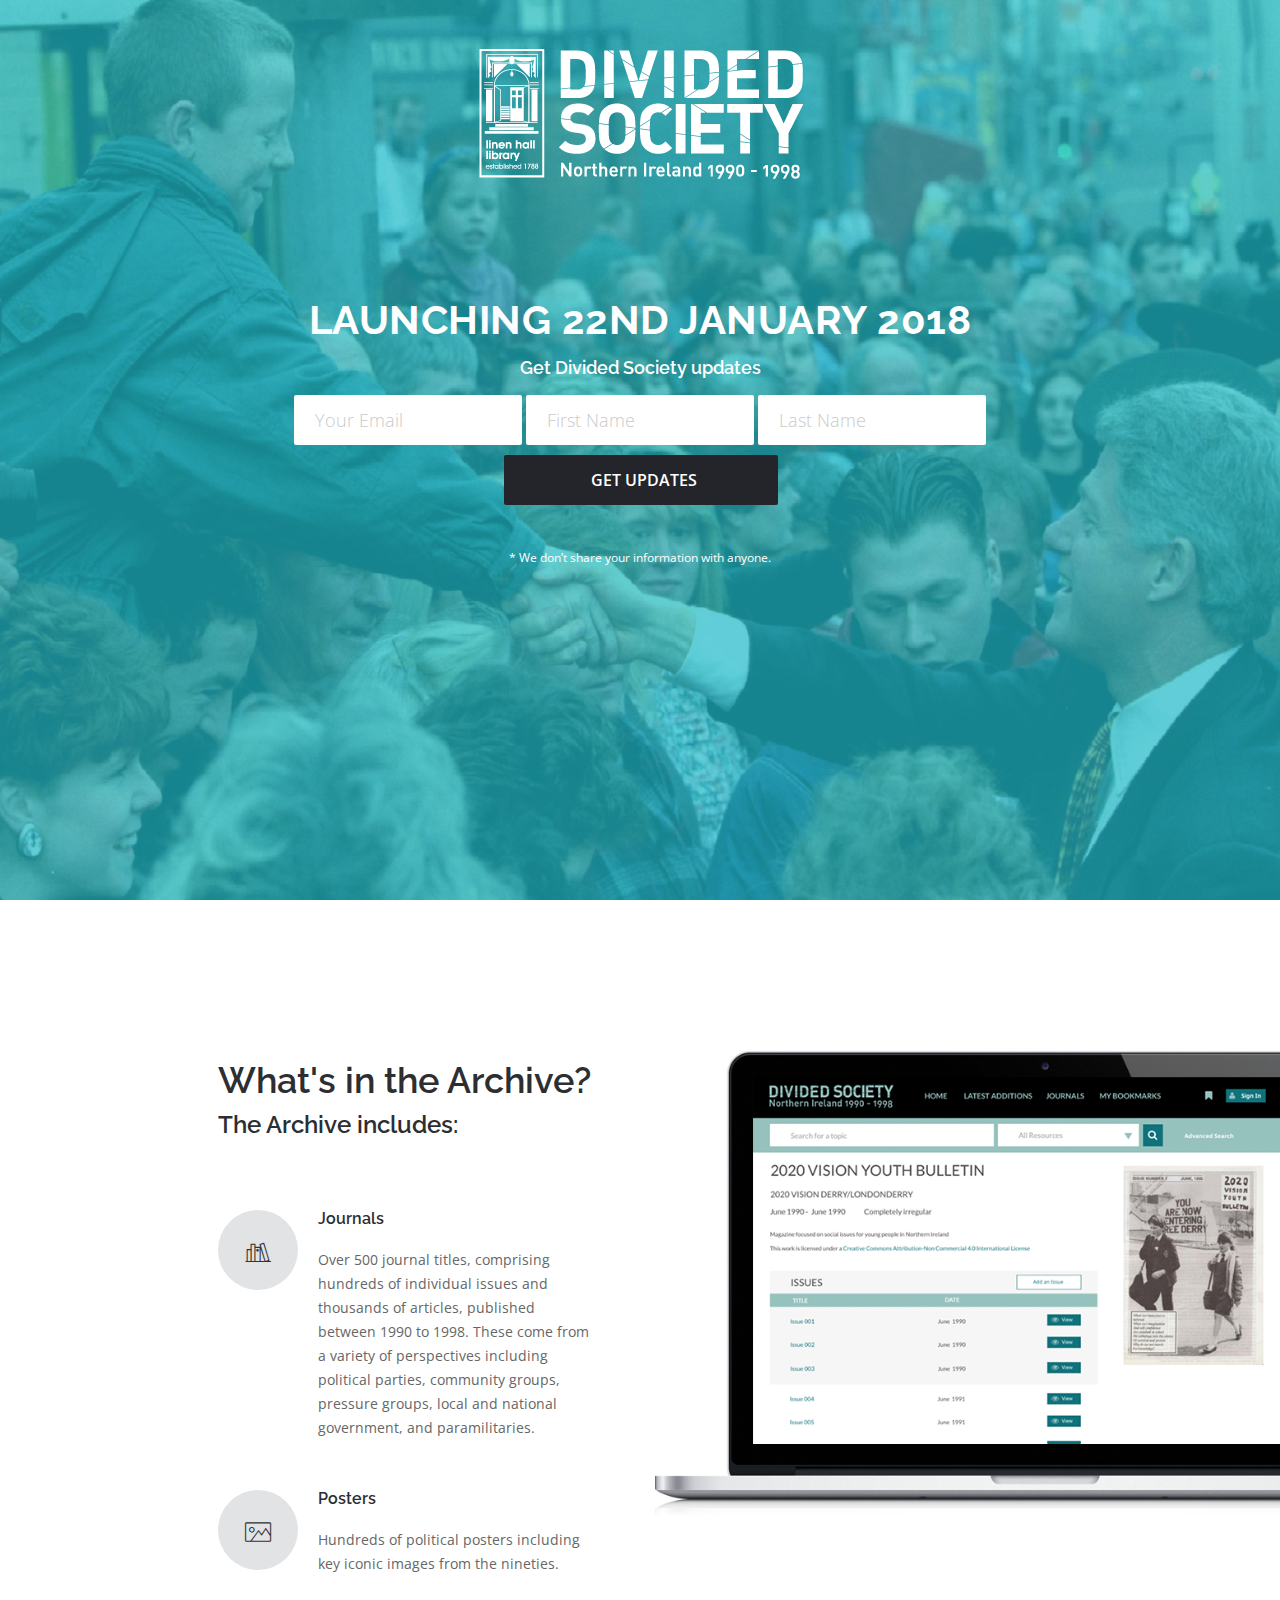
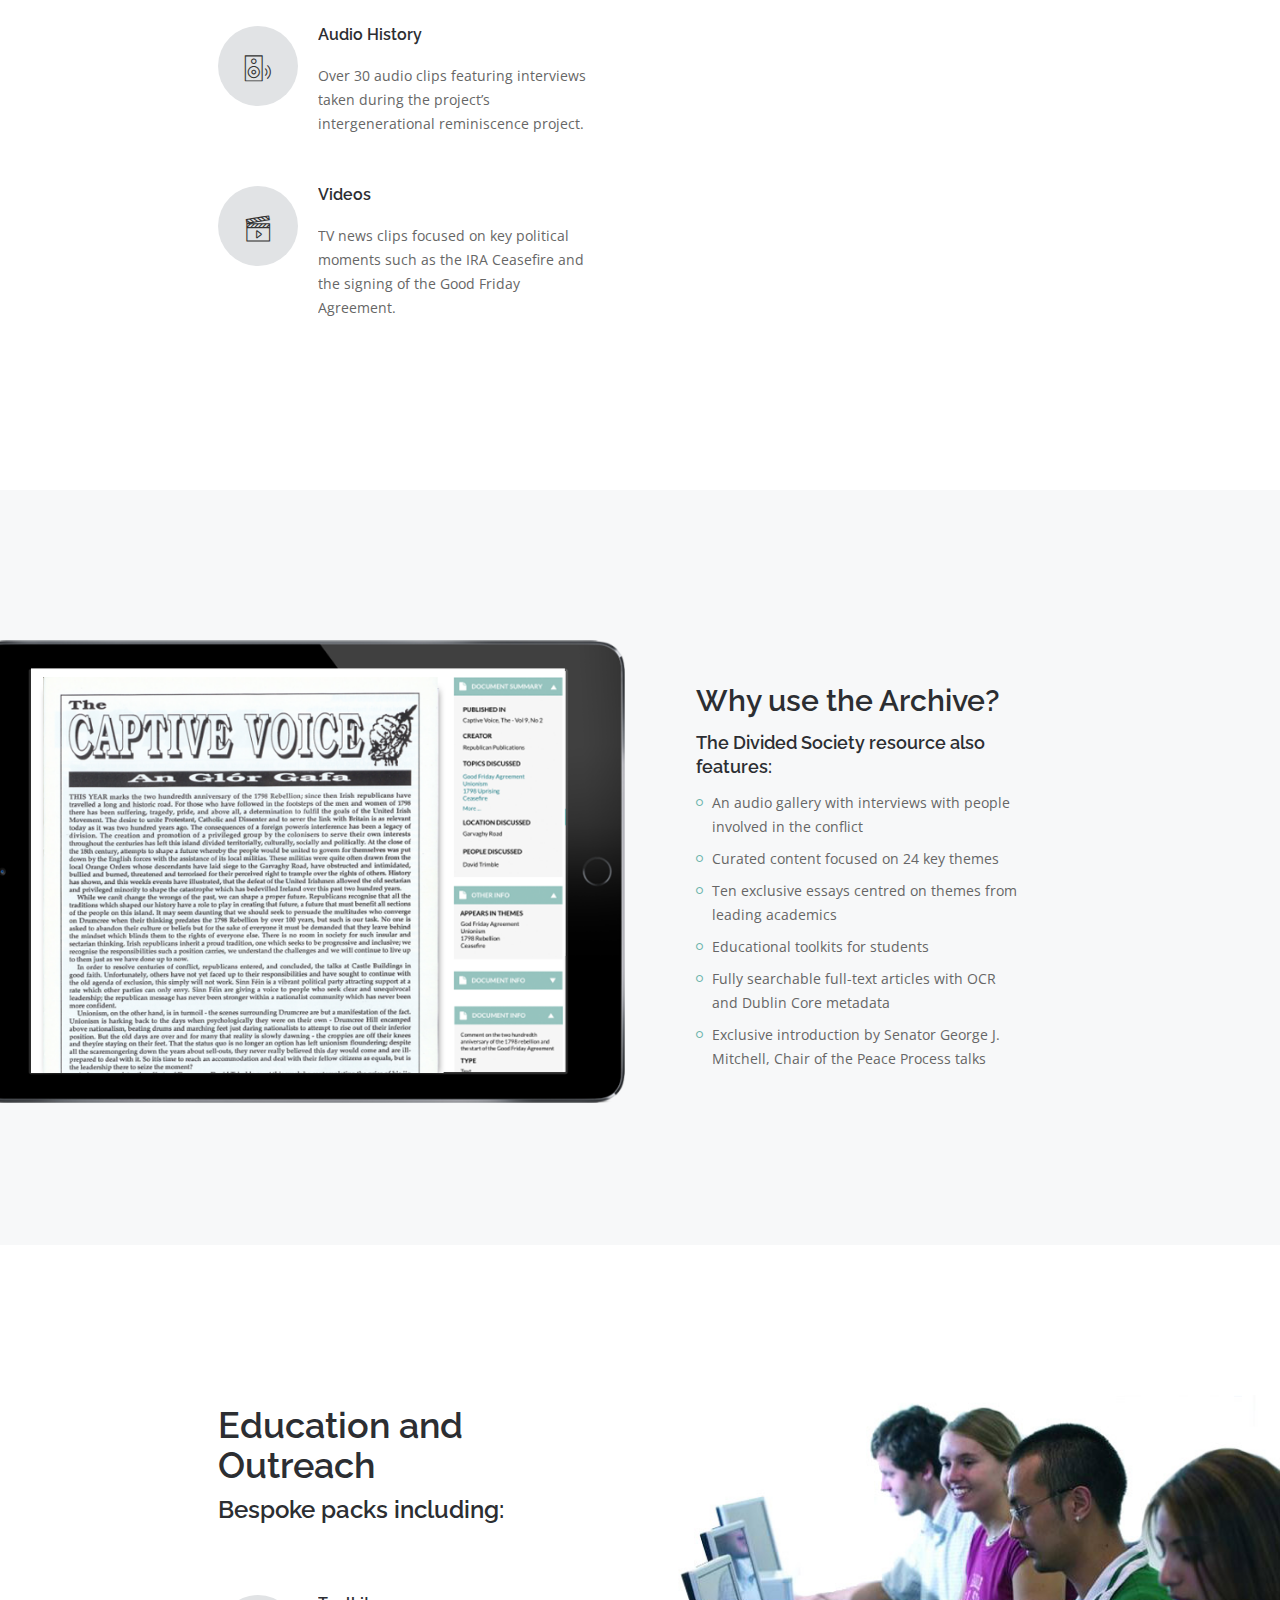
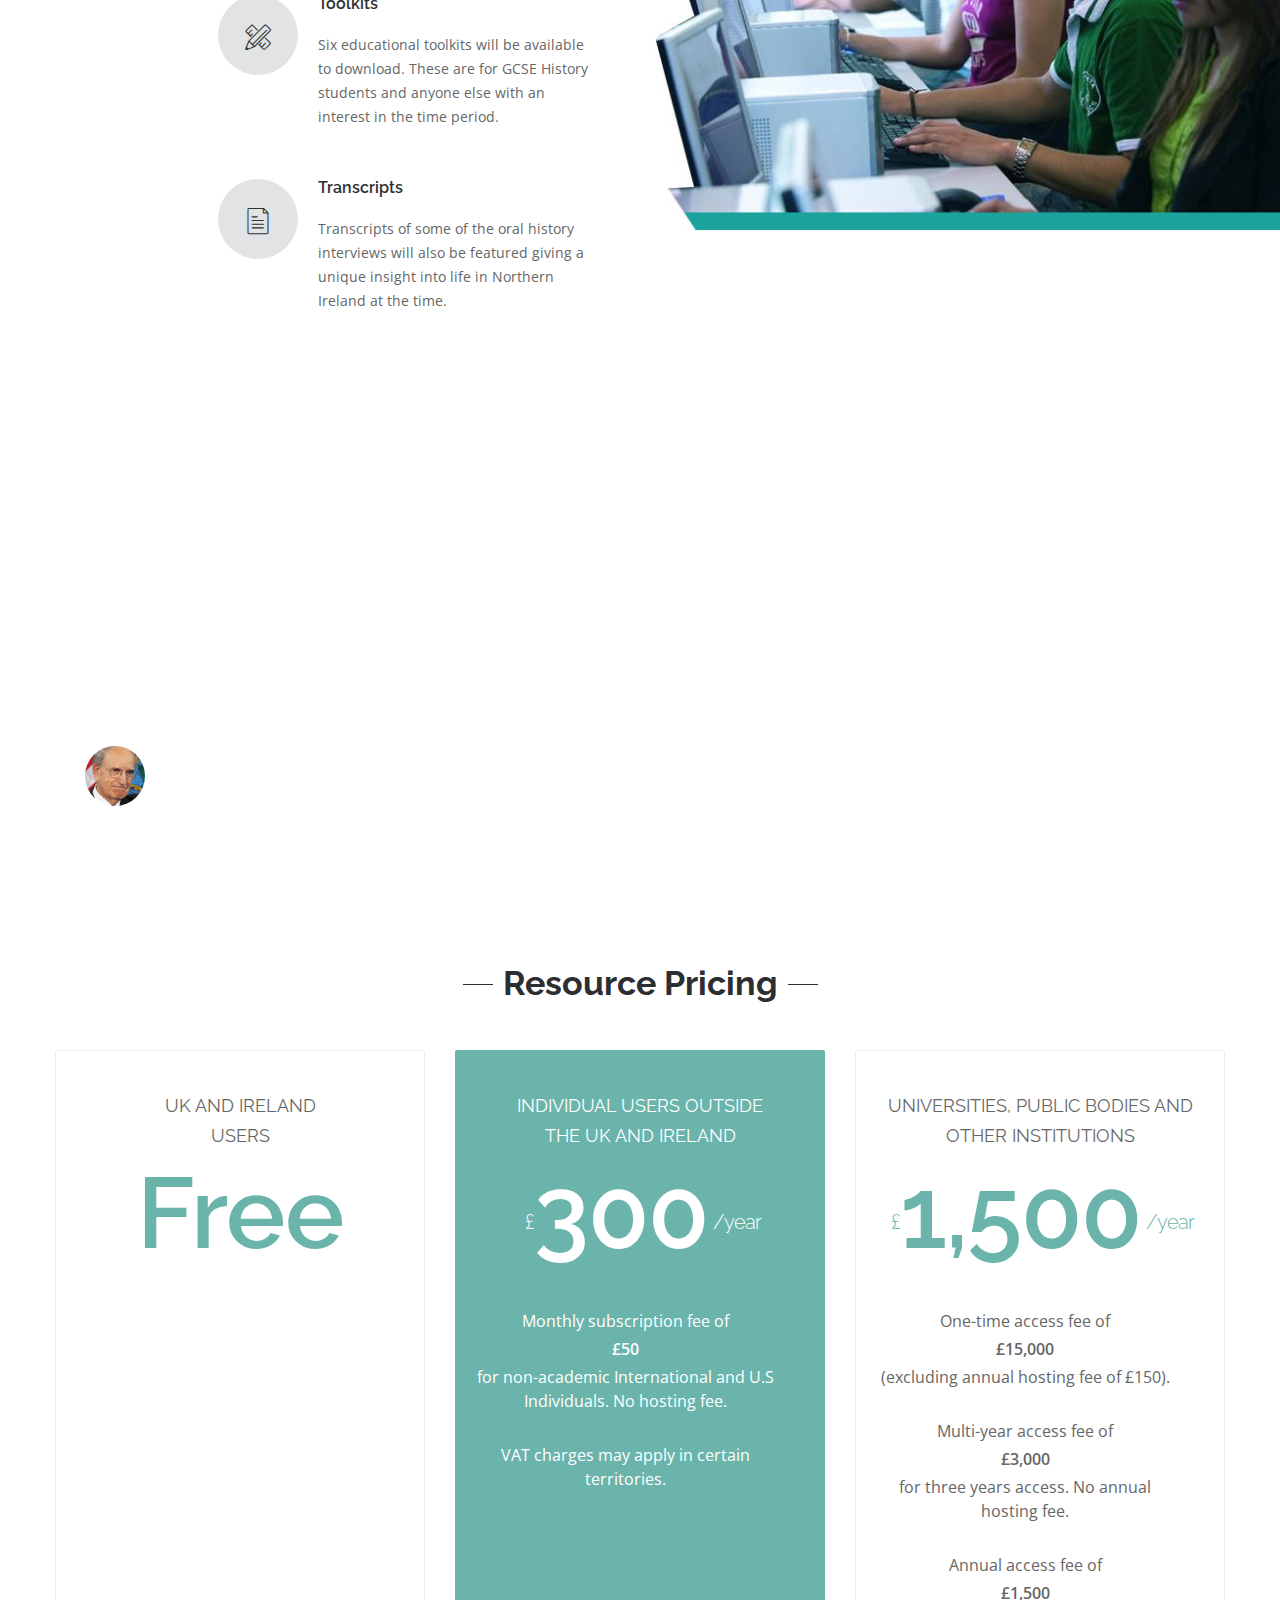
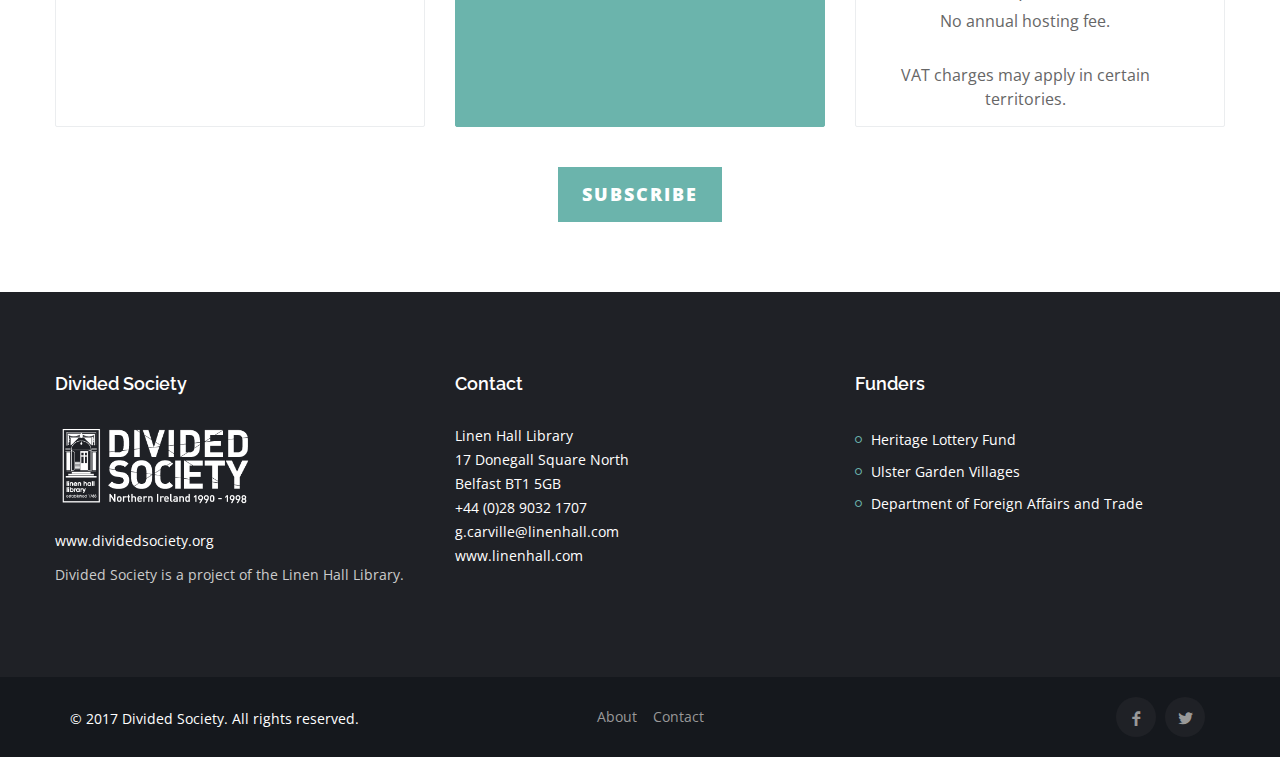
==== commit ab0b5ecc: "Pricing change" ====
--- a/index.html
+++ b/index.html
@@ -319,10 +319,8 @@
                                     <h4><span class="amount"><span>£</span>300<span>/year</span></span></h4>
                                     <div>
                                         <ul>
-                                            <li>Annual subscription fee of <span>£300/$400/€330 +VAT</span>for non-academic International and U.S Individuals. No hosting fee.</li>
-                                            <li>Monthly subscription fee of <span>£50/$65/€55 + VAT</span> for non-academic International and U.S Individuals. No hosting fee.</li>
-
-
+                                            <li>Monthly subscription fee of <span>£50</span> for non-academic International and U.S Individuals. No hosting fee.</li>
+                                            <li>VAT charges may apply in certain territories.</li>
                                         </ul>
                                     </div>
 
@@ -335,9 +333,10 @@
                                     <h4><span class="amount"><span>£</span>1,500<span>/year</span></span></h4>
                                     <div>
                                         <ul>
-                                            <li>One-time access fee of <span>£15,000 / $19,250 / €16,700 + VAT</span> (excluding annual hosting fee of £150/€167/$192.50 + VAT).</li>
-                                            <li>Multi-year access fee of <span>£3,000 / $3,850 / €3,350 + VAT</span> for three years access. No annual hosting fee.</li>
-                                            <li>Annual access fee of <span>£1,500 / $1,925 / €1,670 + VAT</span> No annual hosting fee. </li>
+                                            <li>One-time access fee of <span>£15,000</span> (excluding annual hosting fee of £150).</li>
+                                            <li>Multi-year access fee of <span>£3,000</span> for three years access. No annual hosting fee.</li>
+                                            <li>Annual access fee of <span>£1,500</span> No annual hosting fee. </li>
+                                            <li>VAT charges may apply in certain territories.</li>
 
                                         </ul>
                                     </div>
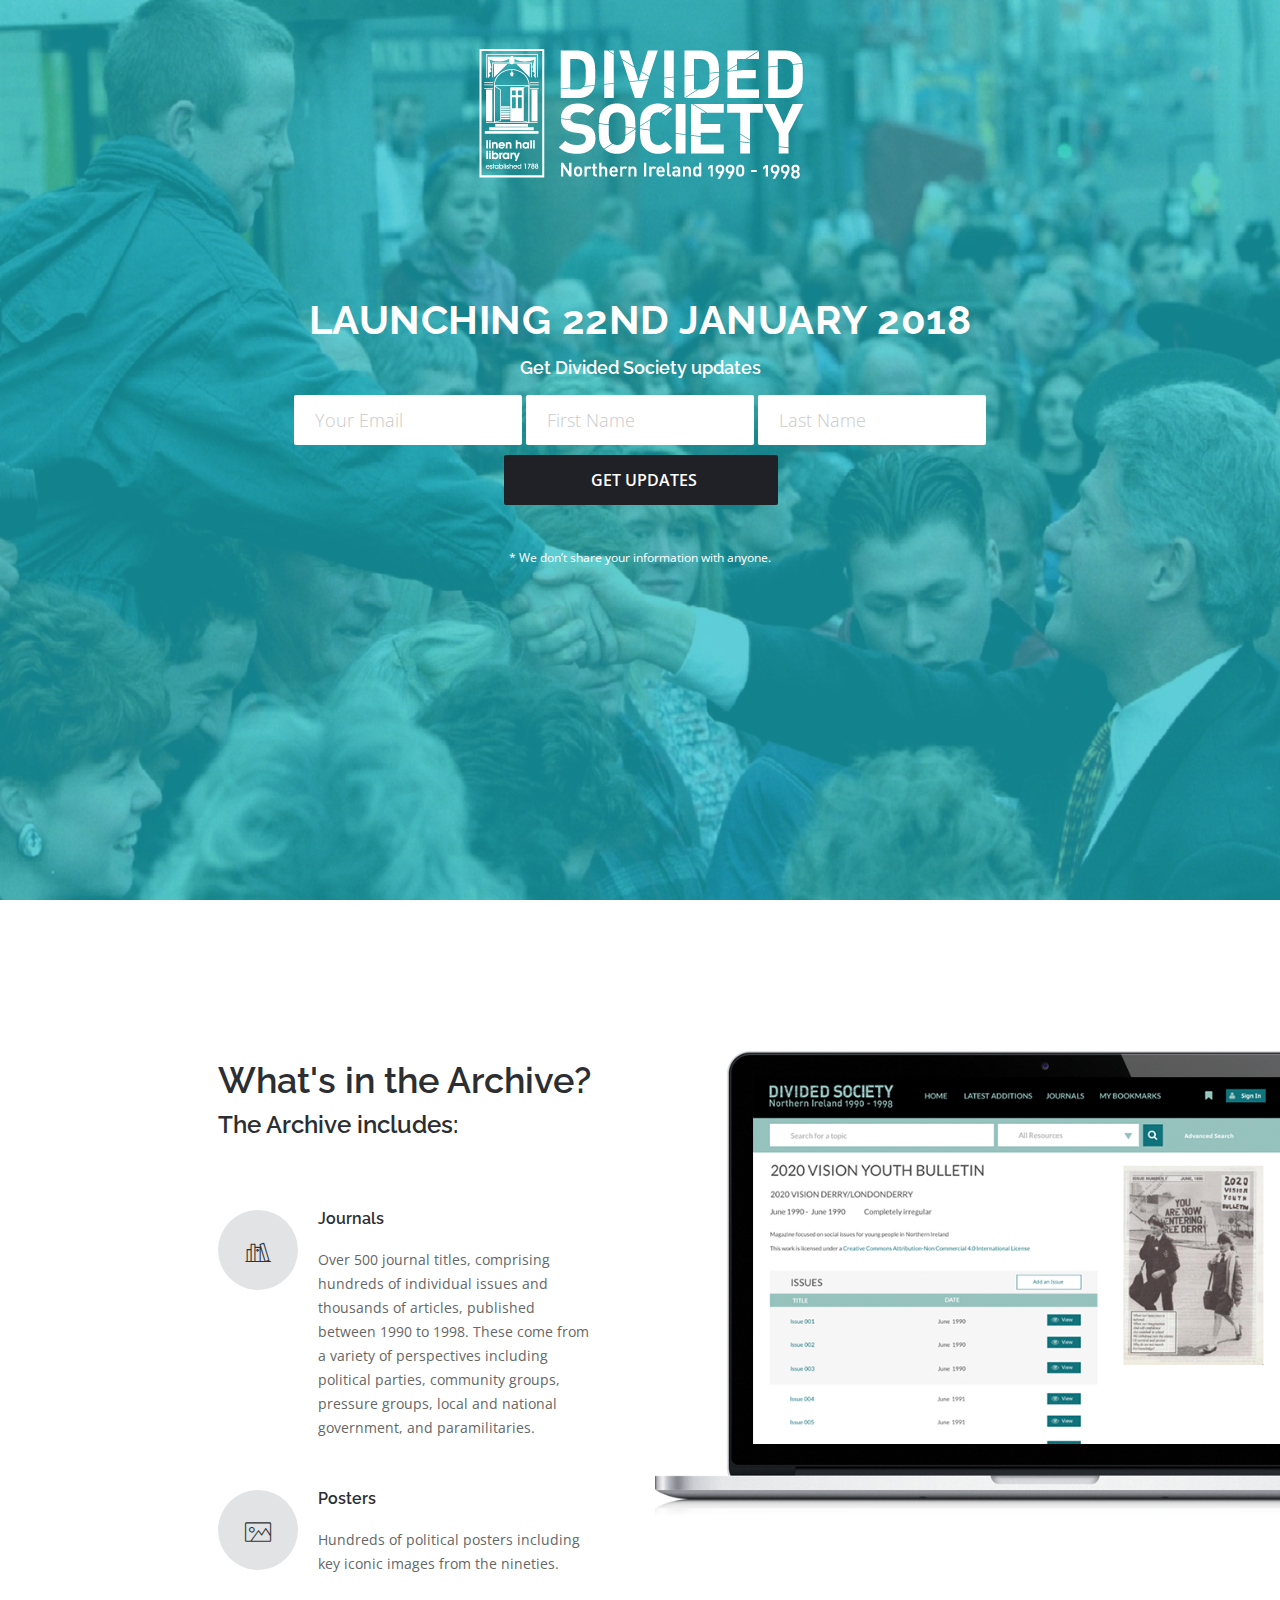
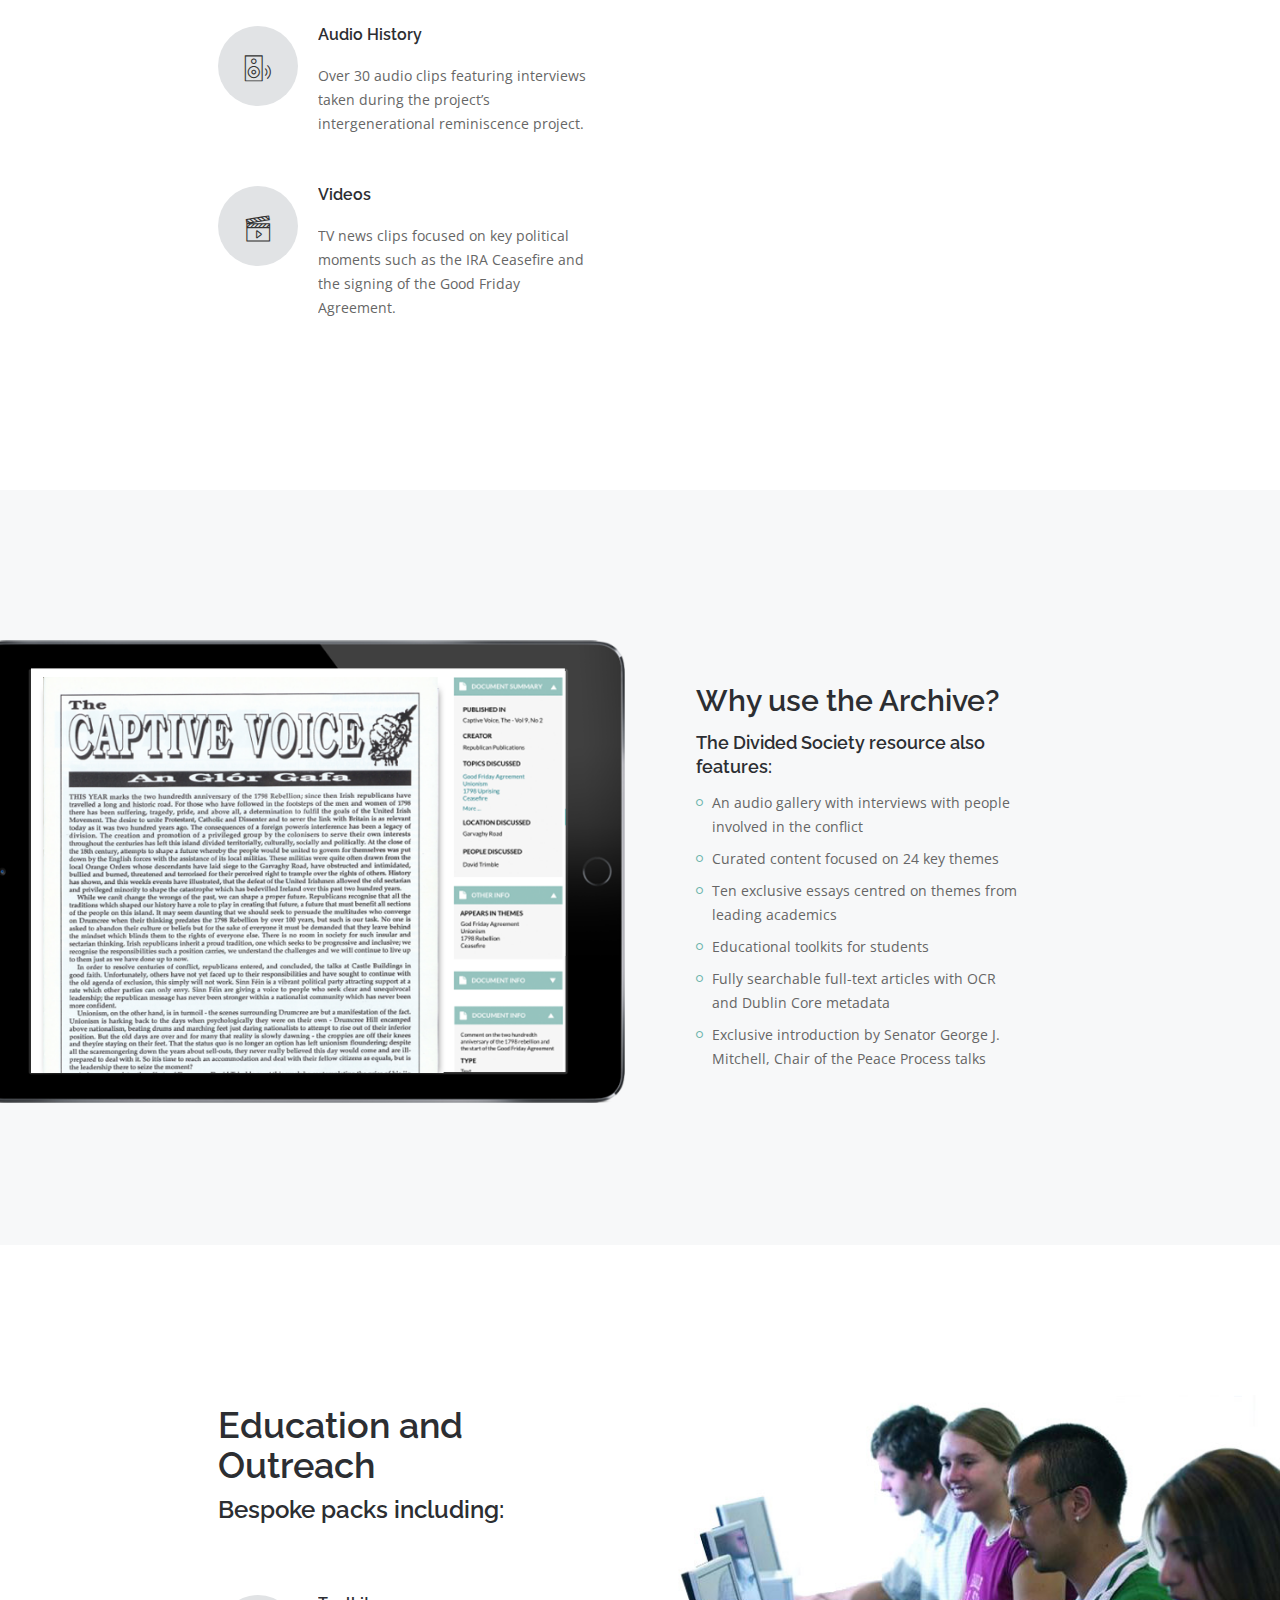
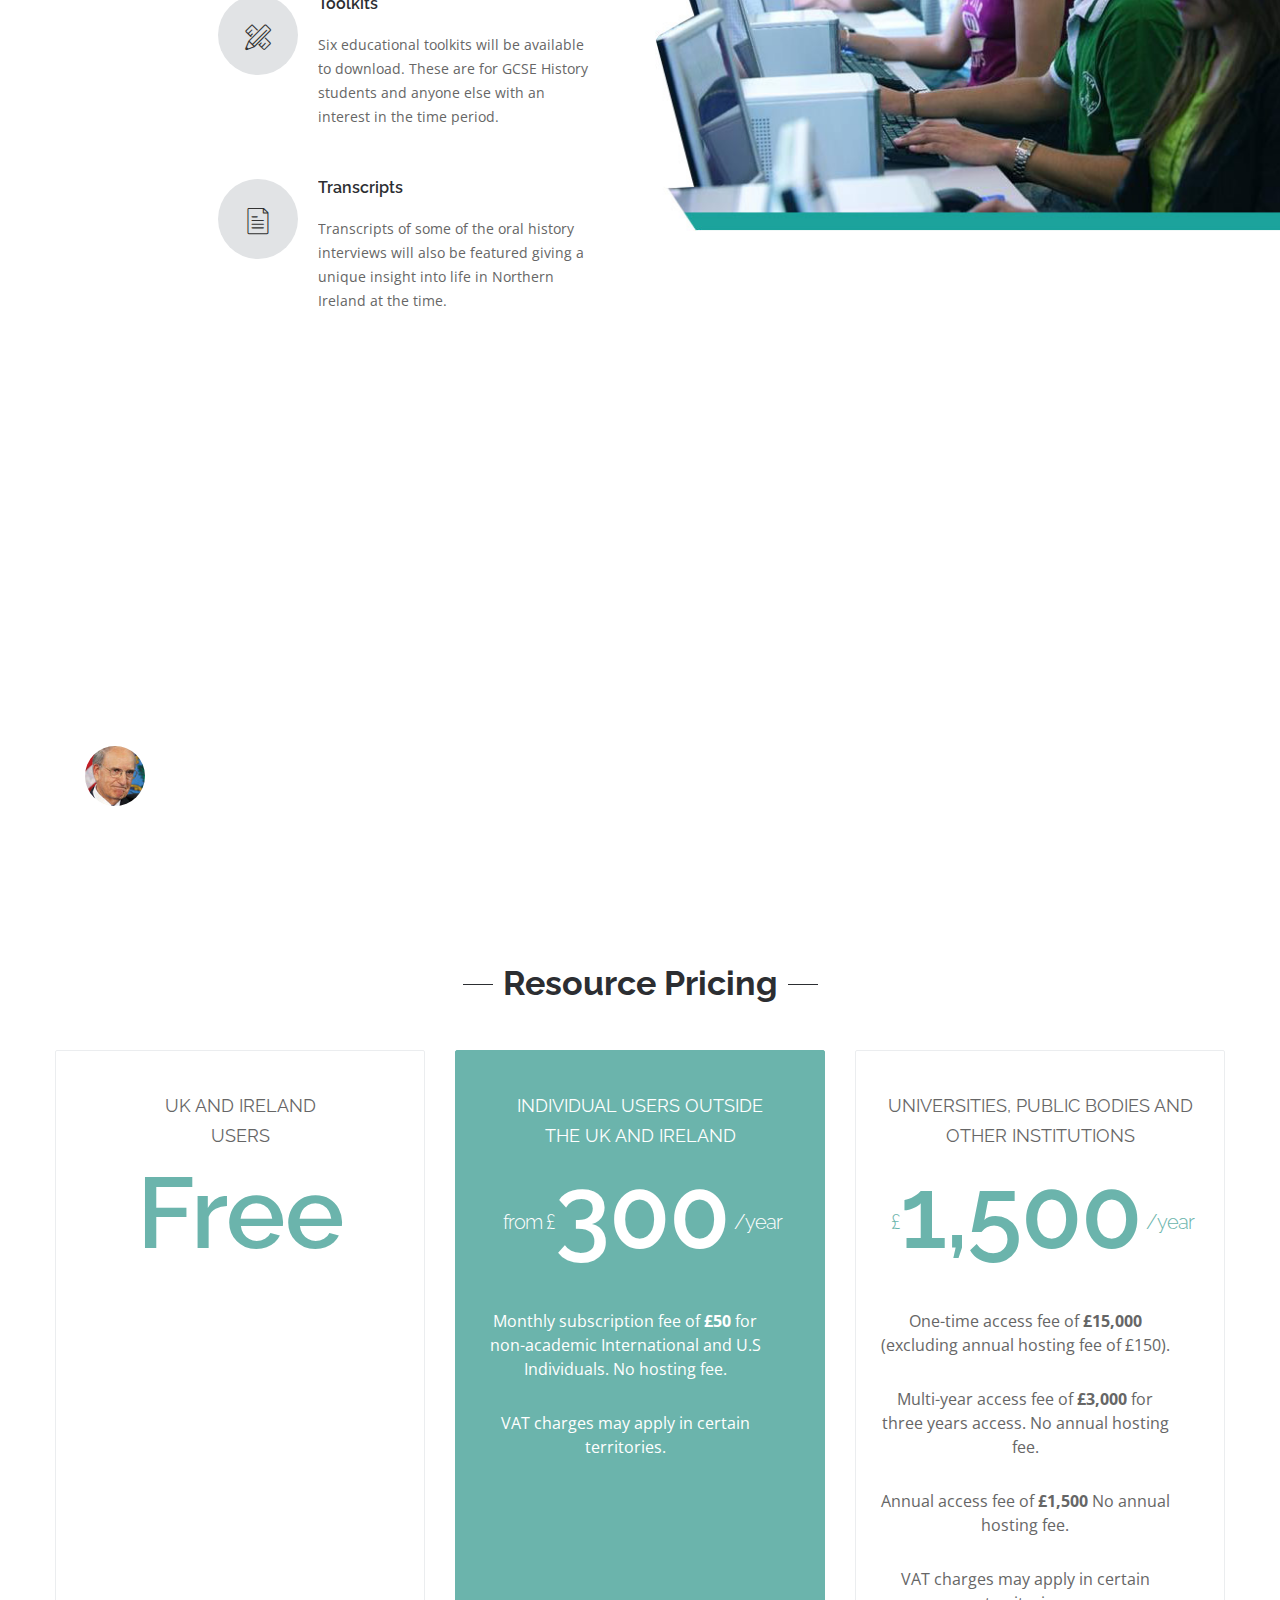
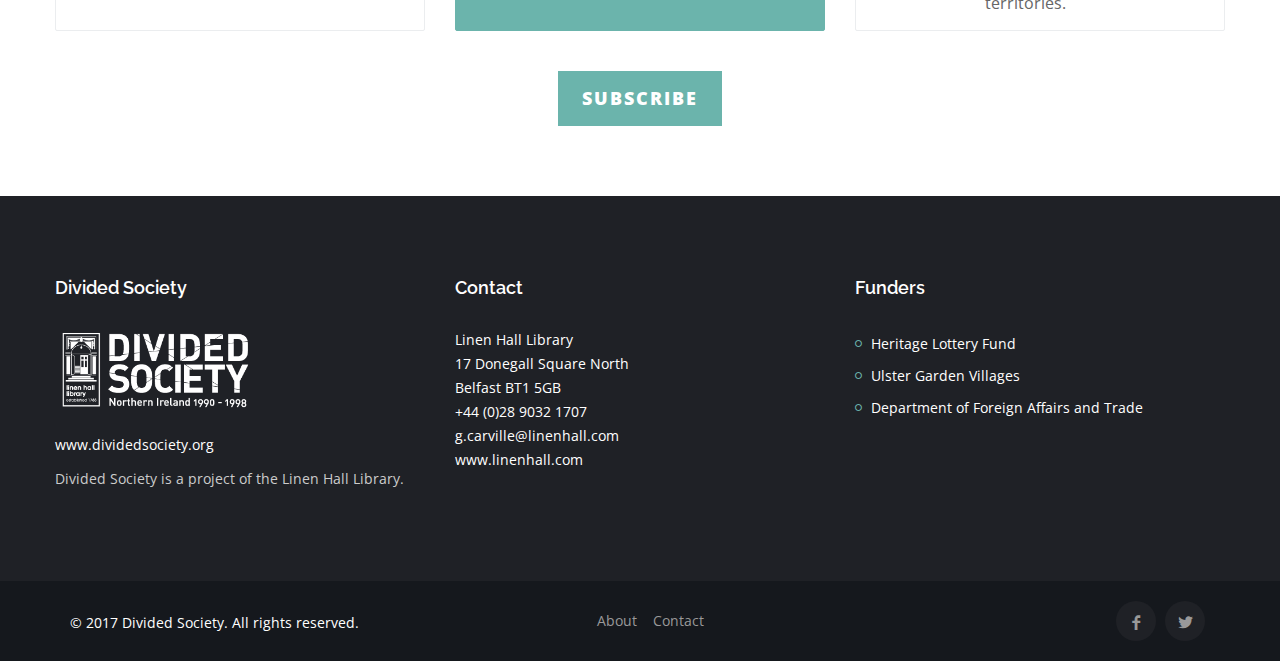
==== commit 708e9448: "Pricing change" ====
--- a/index.html
+++ b/index.html
@@ -316,10 +316,10 @@
                             <div class="col-xs-12 col-sm-6 col-md-4 b-mgr40">
                                 <div class="plan active">
                                     <h3>Individual Users Outside <br>the UK and Ireland</h3>
-                                    <h4><span class="amount"><span>£</span>300<span>/year</span></span></h4>
+                                    <h4><span class="amount"><span> from £</span>300<span>/year</span></span></h4>
                                     <div>
                                         <ul>
-                                            <li>Monthly subscription fee of <span>£50</span> for non-academic International and U.S Individuals. No hosting fee.</li>
+                                            <li>Monthly subscription fee of <b>£50</b> for non-academic International and U.S Individuals. No hosting fee.</li>
                                             <li>VAT charges may apply in certain territories.</li>
                                         </ul>
                                     </div>
@@ -333,11 +333,10 @@
                                     <h4><span class="amount"><span>£</span>1,500<span>/year</span></span></h4>
                                     <div>
                                         <ul>
-                                            <li>One-time access fee of <span>£15,000</span> (excluding annual hosting fee of £150).</li>
-                                            <li>Multi-year access fee of <span>£3,000</span> for three years access. No annual hosting fee.</li>
-                                            <li>Annual access fee of <span>£1,500</span> No annual hosting fee. </li>
+                                            <li>One-time access fee of <b>£15,000</b> (excluding annual hosting fee of £150).</li>
+                                            <li>Multi-year access fee of <b>£3,000</b> for three years access. No annual hosting fee.</li>
+                                            <li>Annual access fee of <b>£1,500</b> No annual hosting fee. </li>
                                             <li>VAT charges may apply in certain territories.</li>
-
                                         </ul>
                                     </div>
 
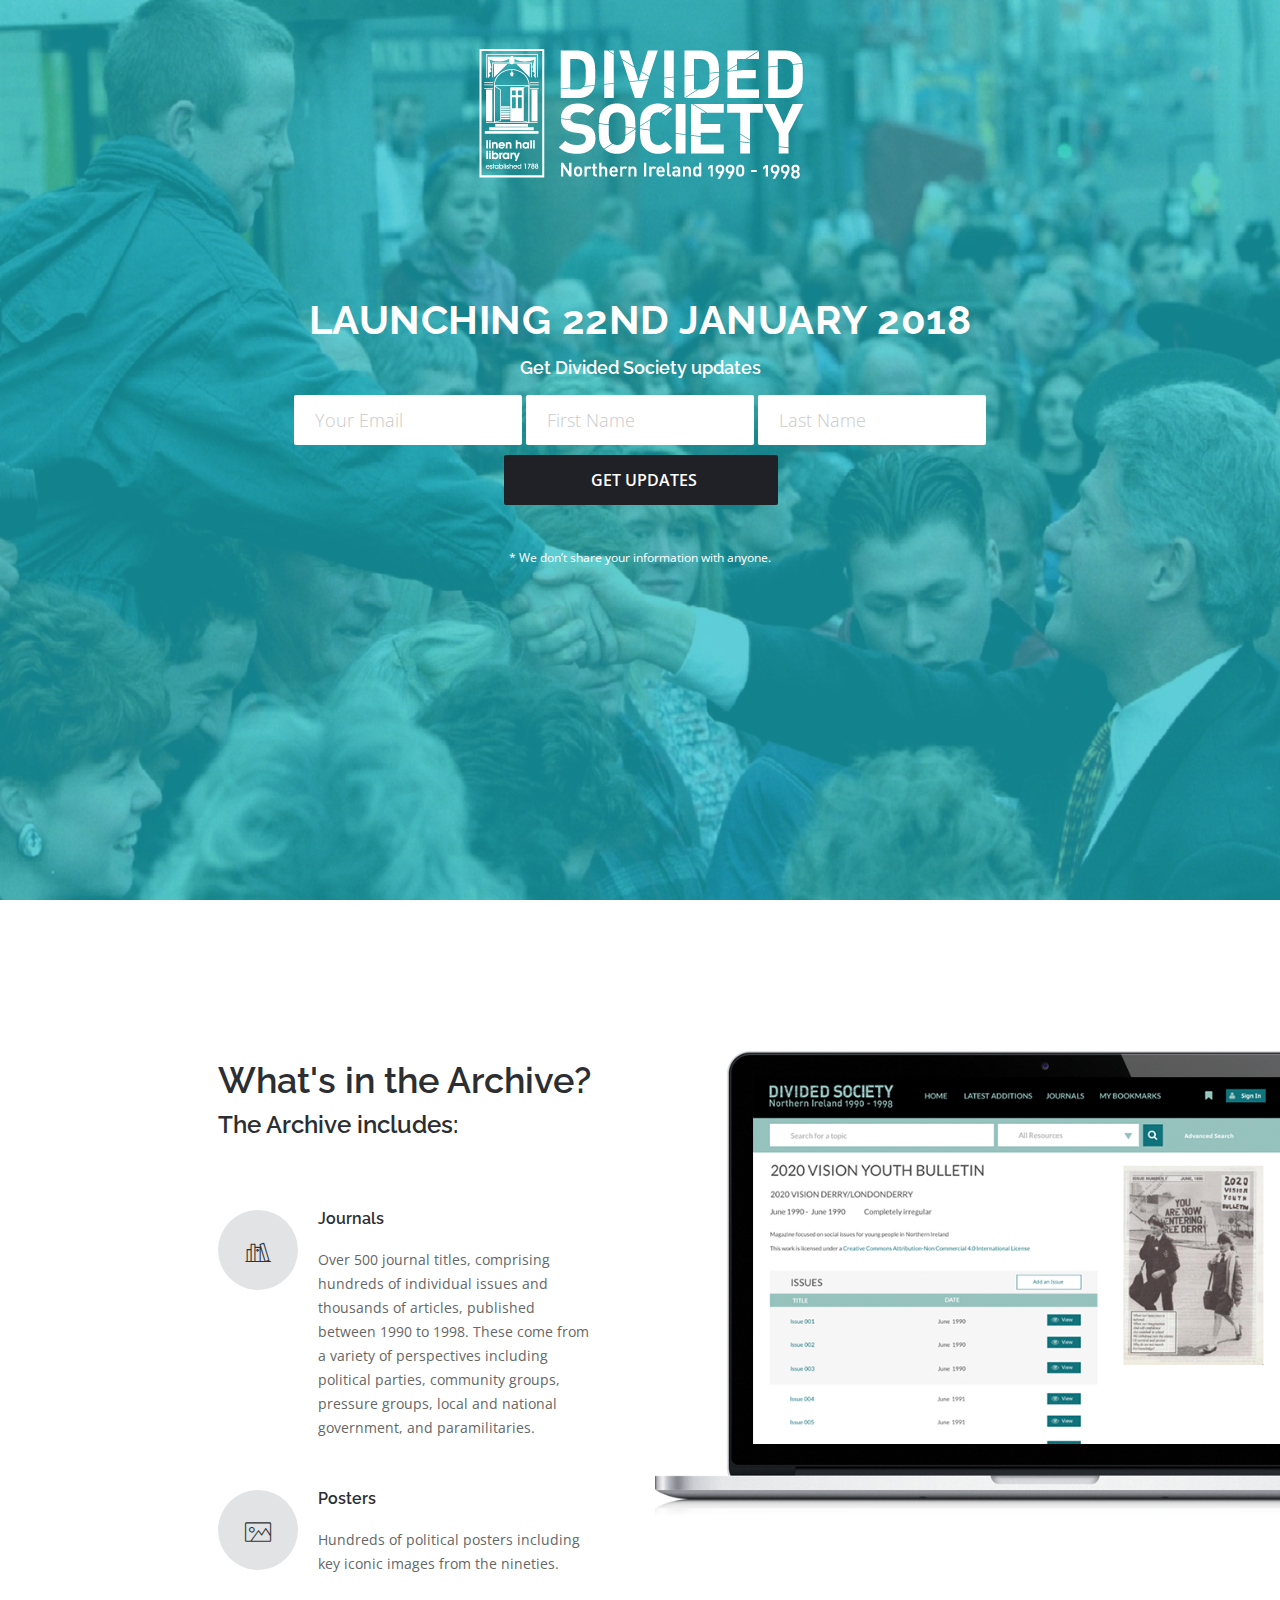
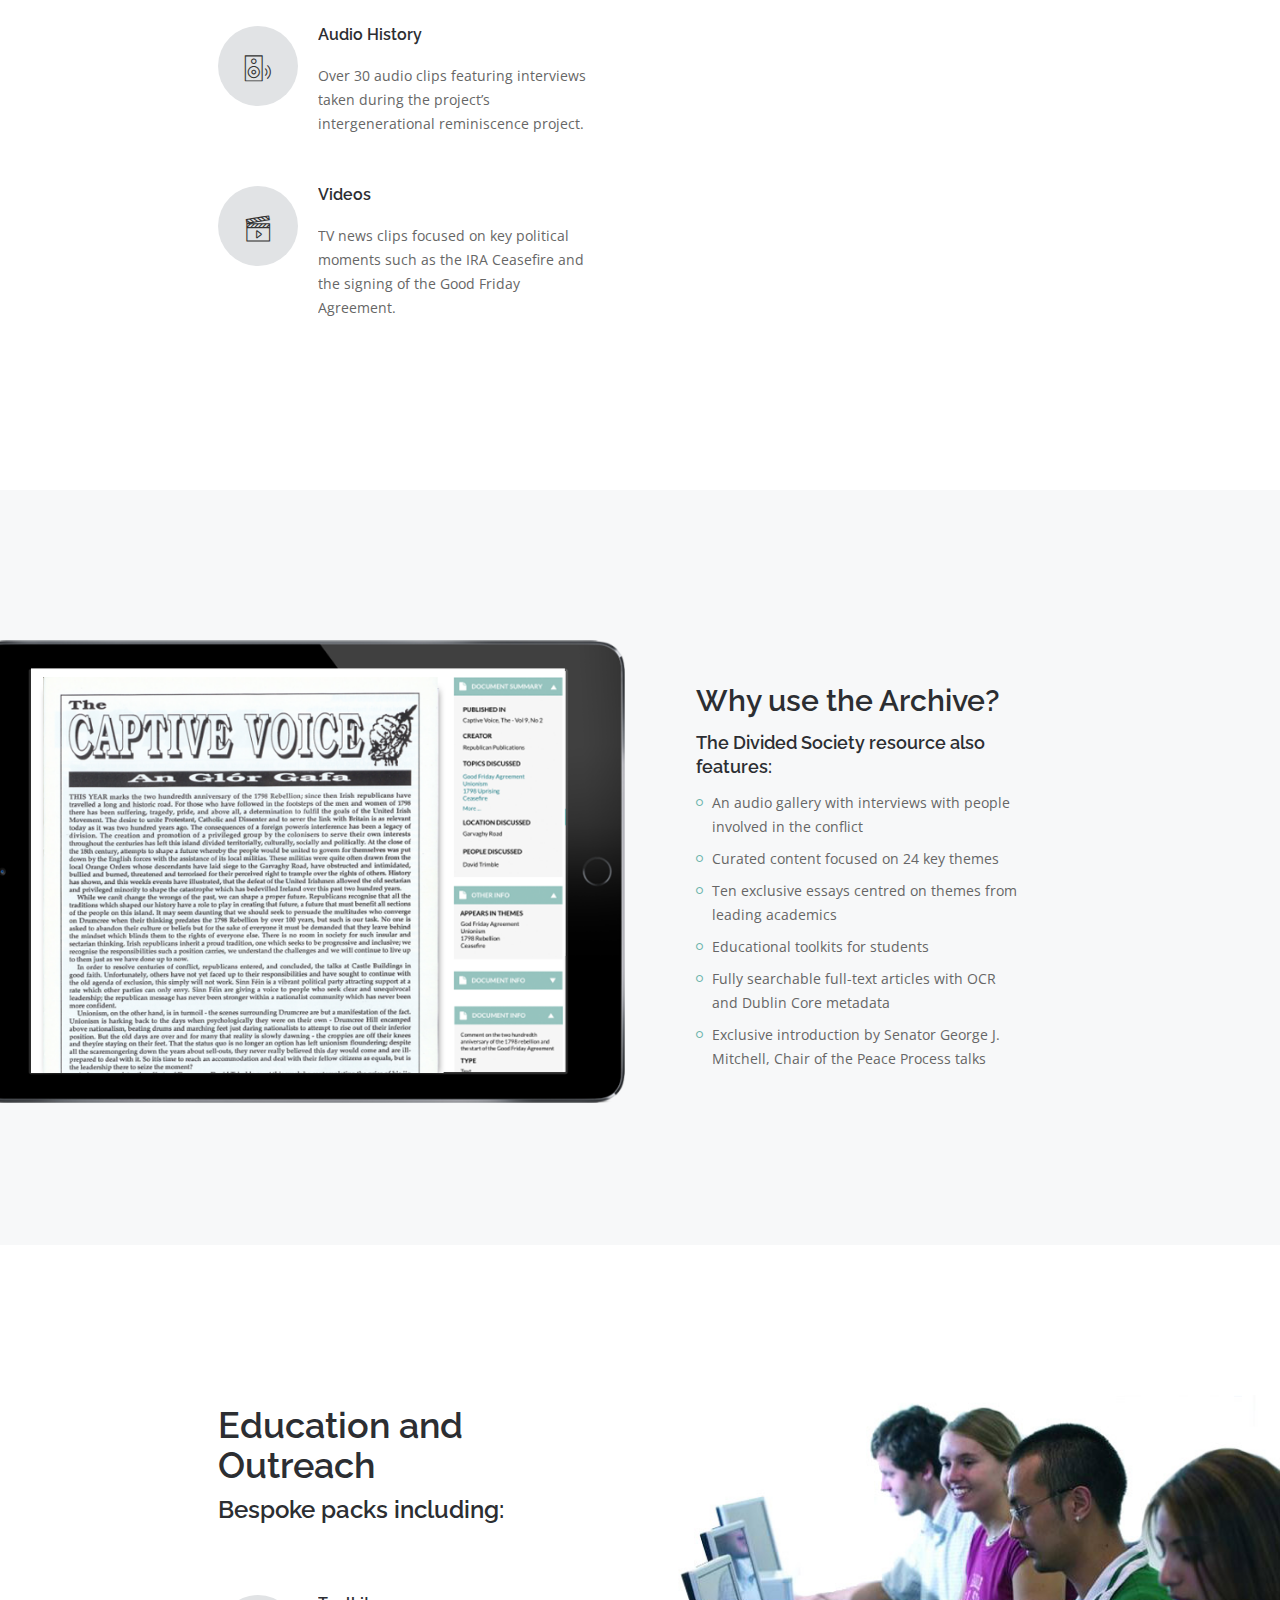
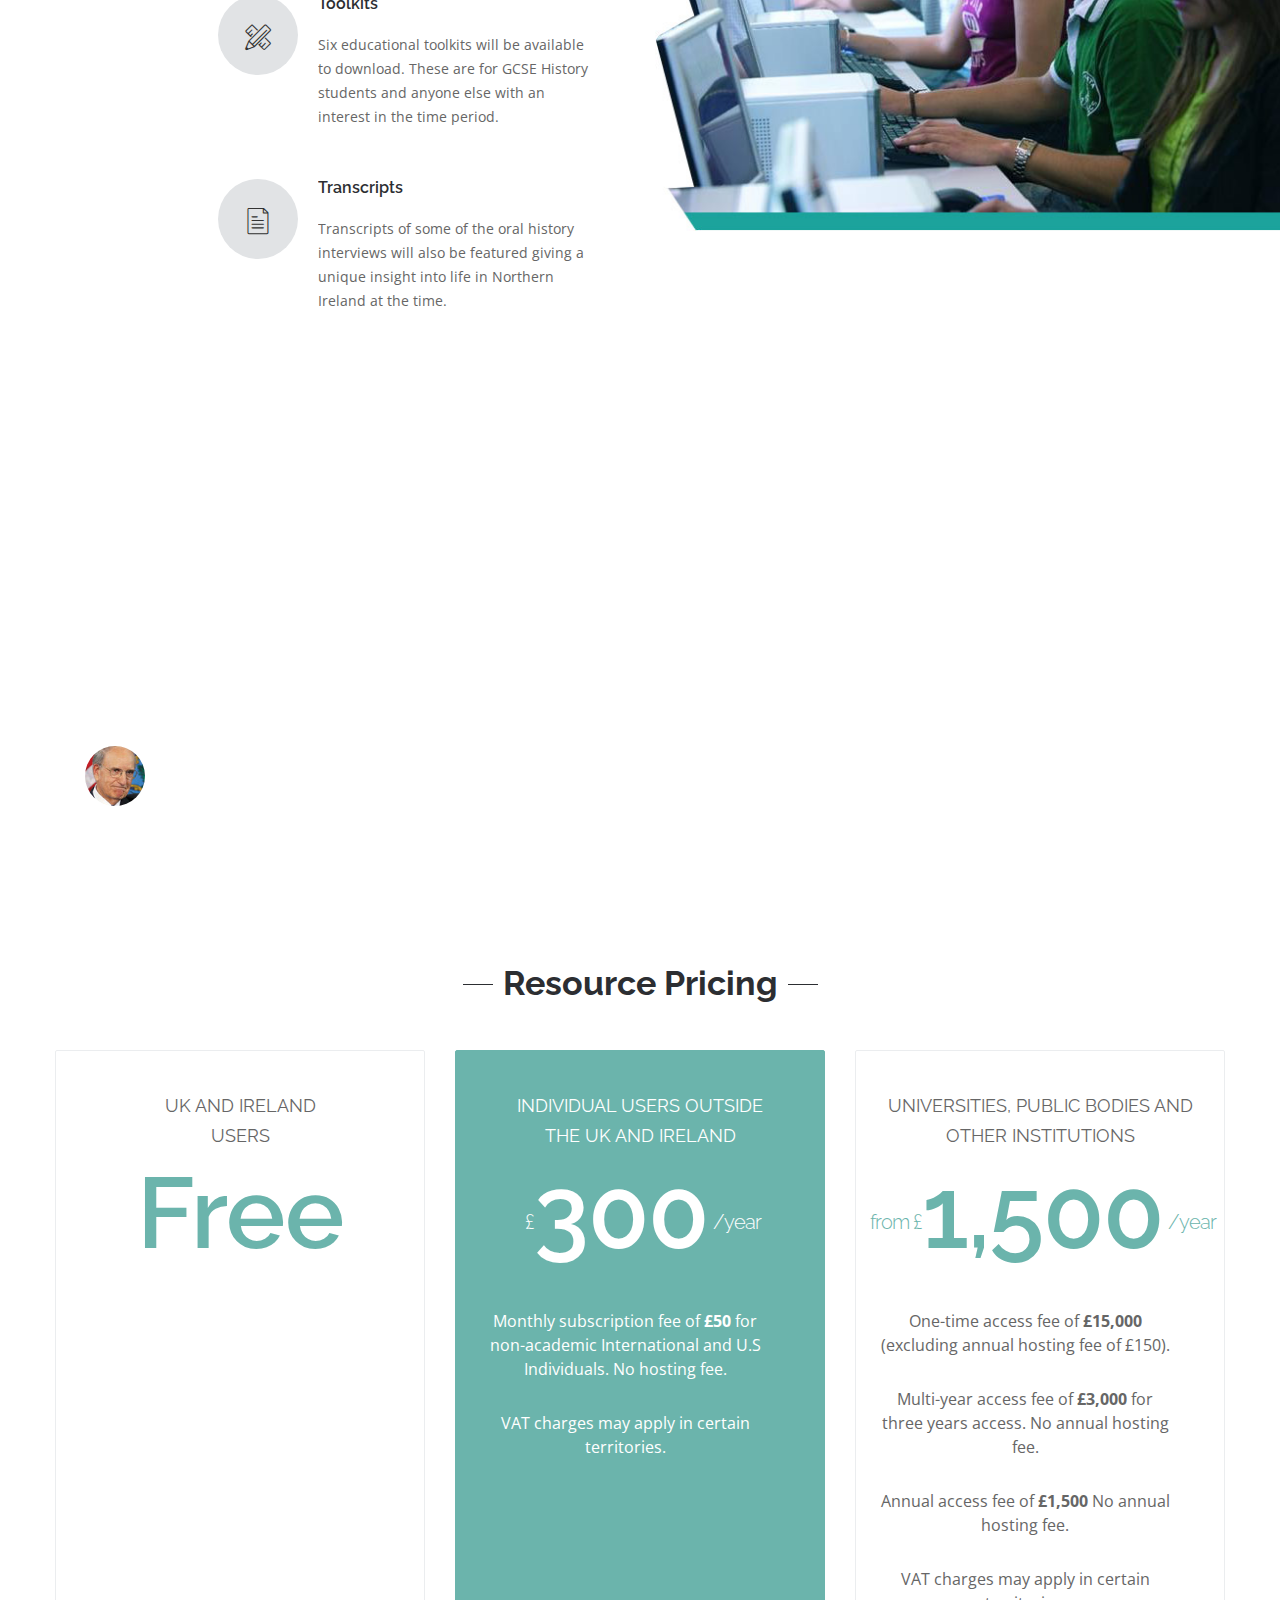
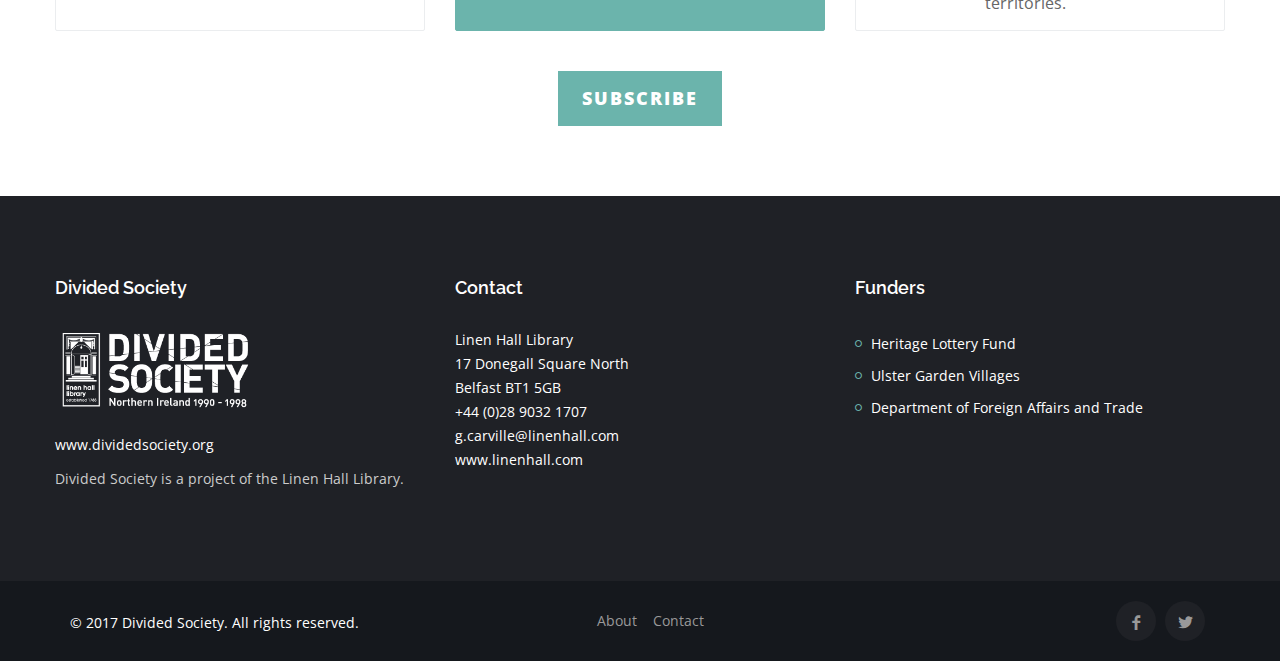
==== commit 360e6e47: "Pricing change" ====
--- a/index.html
+++ b/index.html
@@ -316,7 +316,7 @@
                             <div class="col-xs-12 col-sm-6 col-md-4 b-mgr40">
                                 <div class="plan active">
                                     <h3>Individual Users Outside <br>the UK and Ireland</h3>
-                                    <h4><span class="amount"><span> from £</span>300<span>/year</span></span></h4>
+                                    <h4><span class="amount"><span>£</span>300<span>/year</span></span></h4>
                                     <div>
                                         <ul>
                                             <li>Monthly subscription fee of <b>£50</b> for non-academic International and U.S Individuals. No hosting fee.</li>
@@ -330,7 +330,7 @@
                             <div class="col-xs-12 col-sm-6 col-md-4 b-mgr40">
                                 <div class="plan">
                                     <h3>Universities, Public Bodies and other Institutions</h3>
-                                    <h4><span class="amount"><span>£</span>1,500<span>/year</span></span></h4>
+                                    <h4><span class="amount"><span>from £</span>1,500<span>/year</span></span></h4>
                                     <div>
                                         <ul>
                                             <li>One-time access fee of <b>£15,000</b> (excluding annual hosting fee of £150).</li>
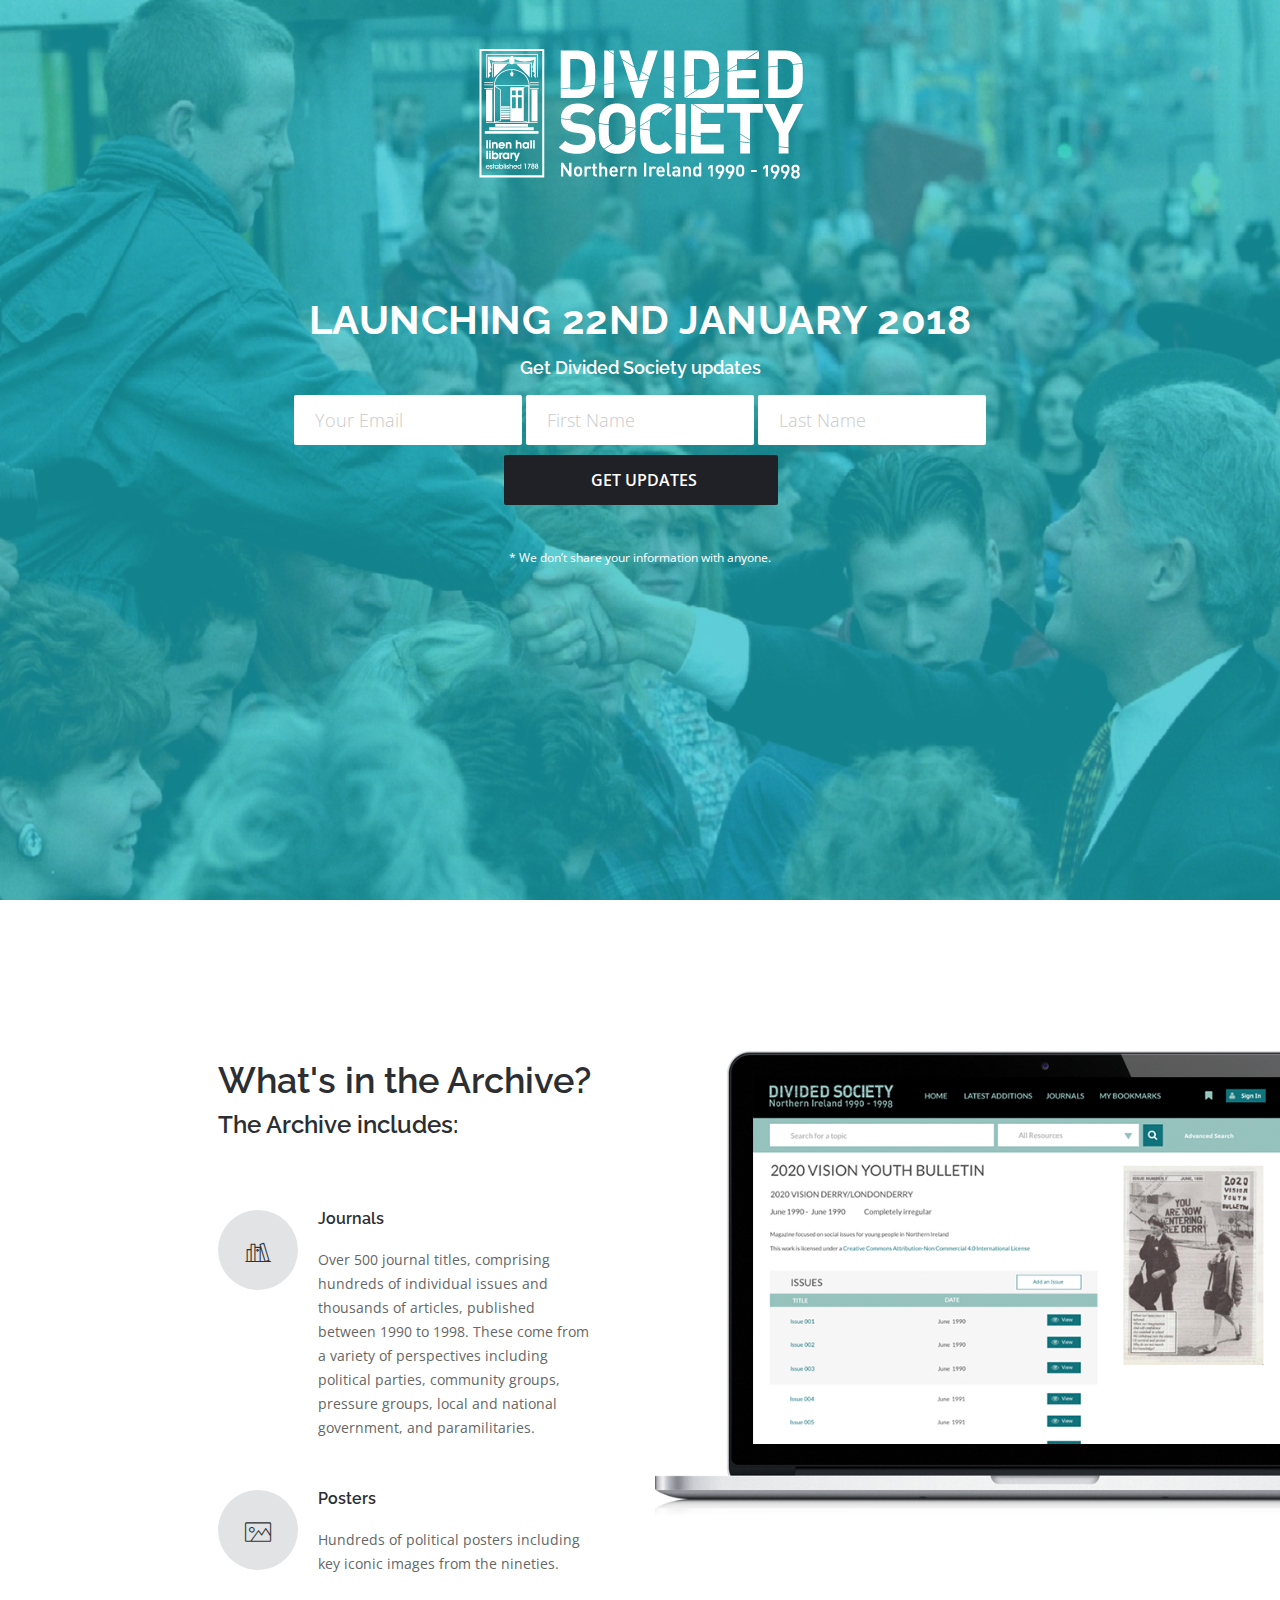
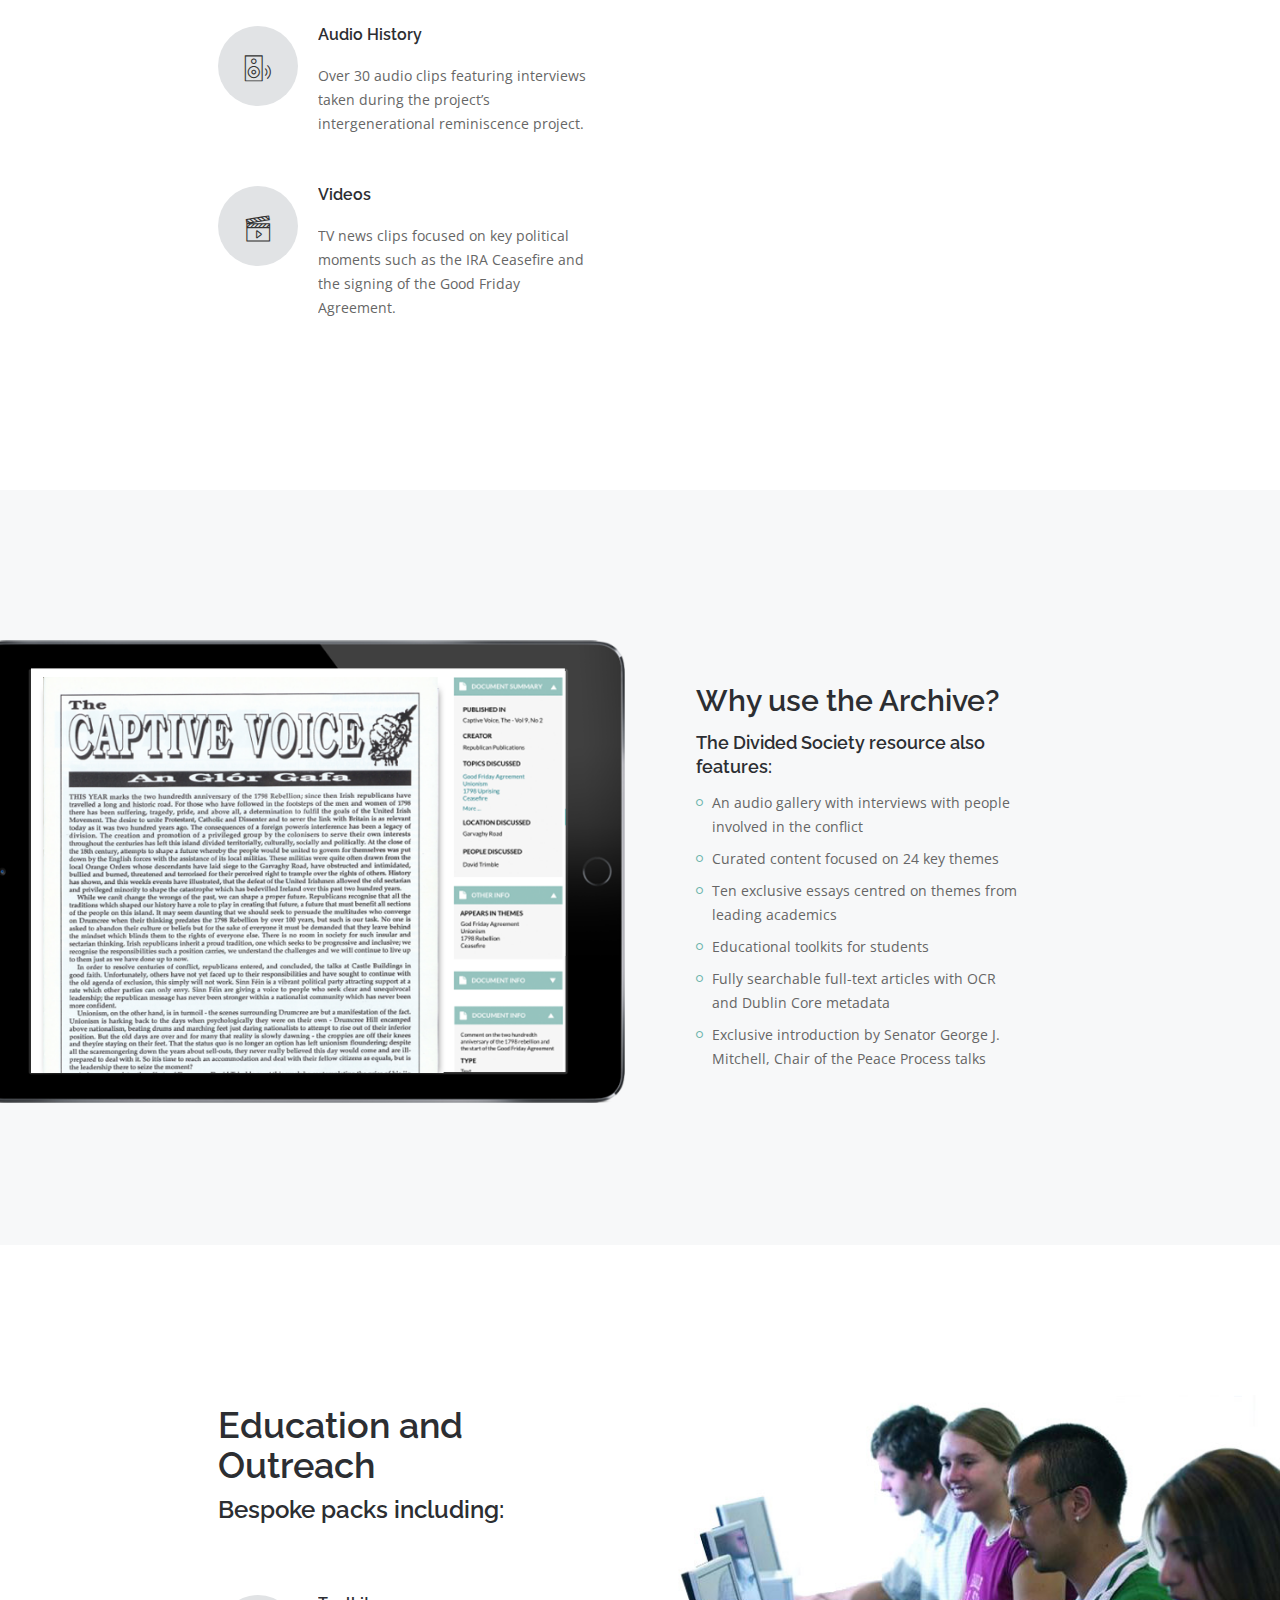
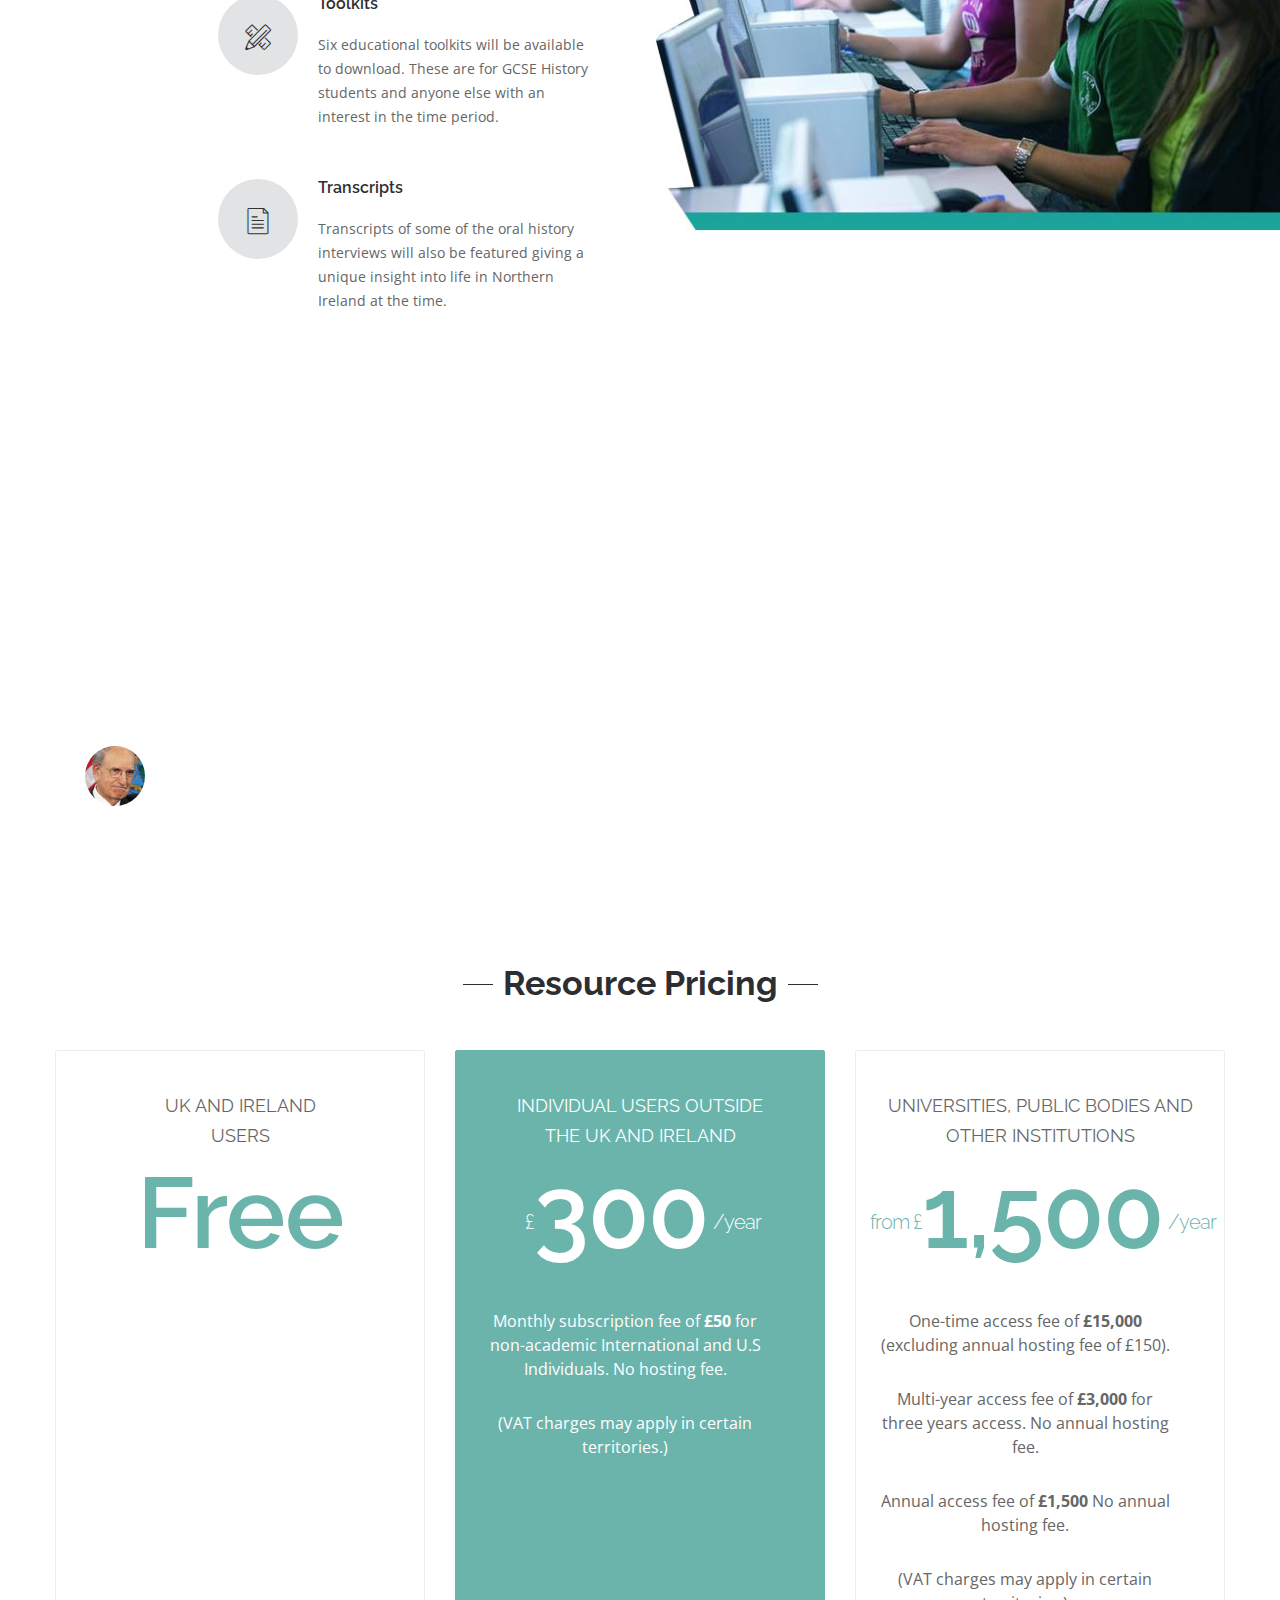
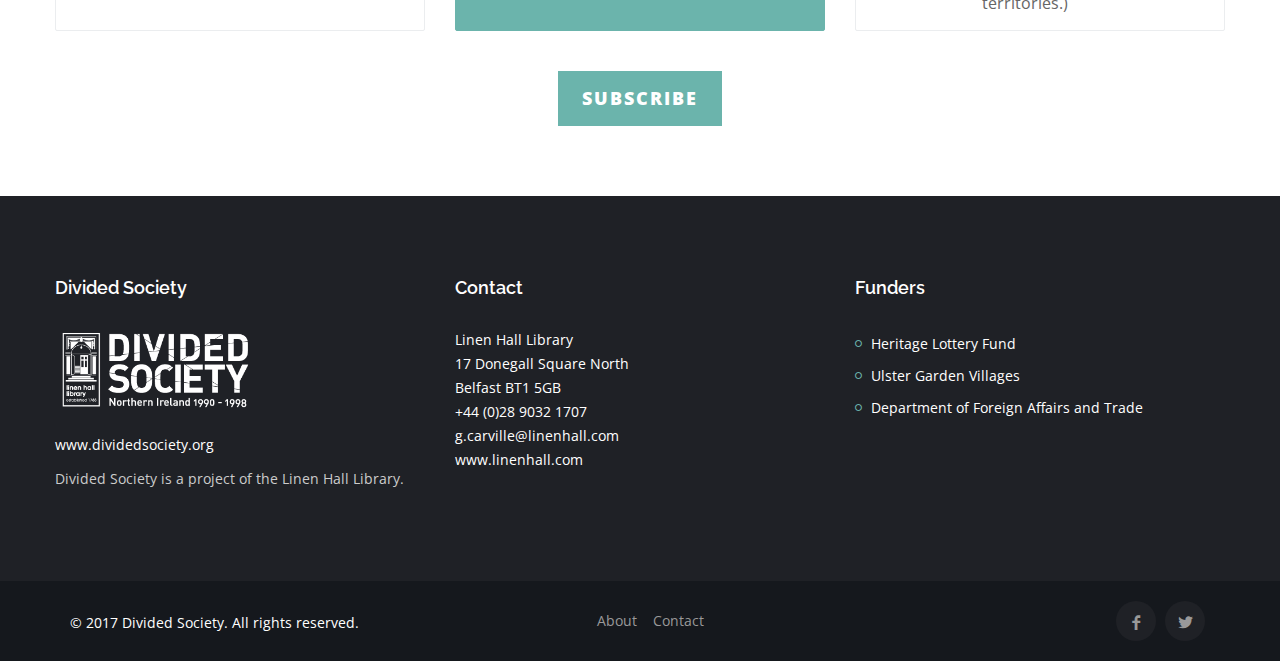
==== commit 5d55b917: "Pricing change" ====
--- a/index.html
+++ b/index.html
@@ -320,7 +320,7 @@
                                     <div>
                                         <ul>
                                             <li>Monthly subscription fee of <b>£50</b> for non-academic International and U.S Individuals. No hosting fee.</li>
-                                            <li>VAT charges may apply in certain territories.</li>
+                                            <li>(VAT charges may apply in certain territories.)</li>
                                         </ul>
                                     </div>
 
@@ -336,7 +336,7 @@
                                             <li>One-time access fee of <b>£15,000</b> (excluding annual hosting fee of £150).</li>
                                             <li>Multi-year access fee of <b>£3,000</b> for three years access. No annual hosting fee.</li>
                                             <li>Annual access fee of <b>£1,500</b> No annual hosting fee. </li>
-                                            <li>VAT charges may apply in certain territories.</li>
+                                            <li>(VAT charges may apply in certain territories.)</li>
                                         </ul>
                                     </div>
 
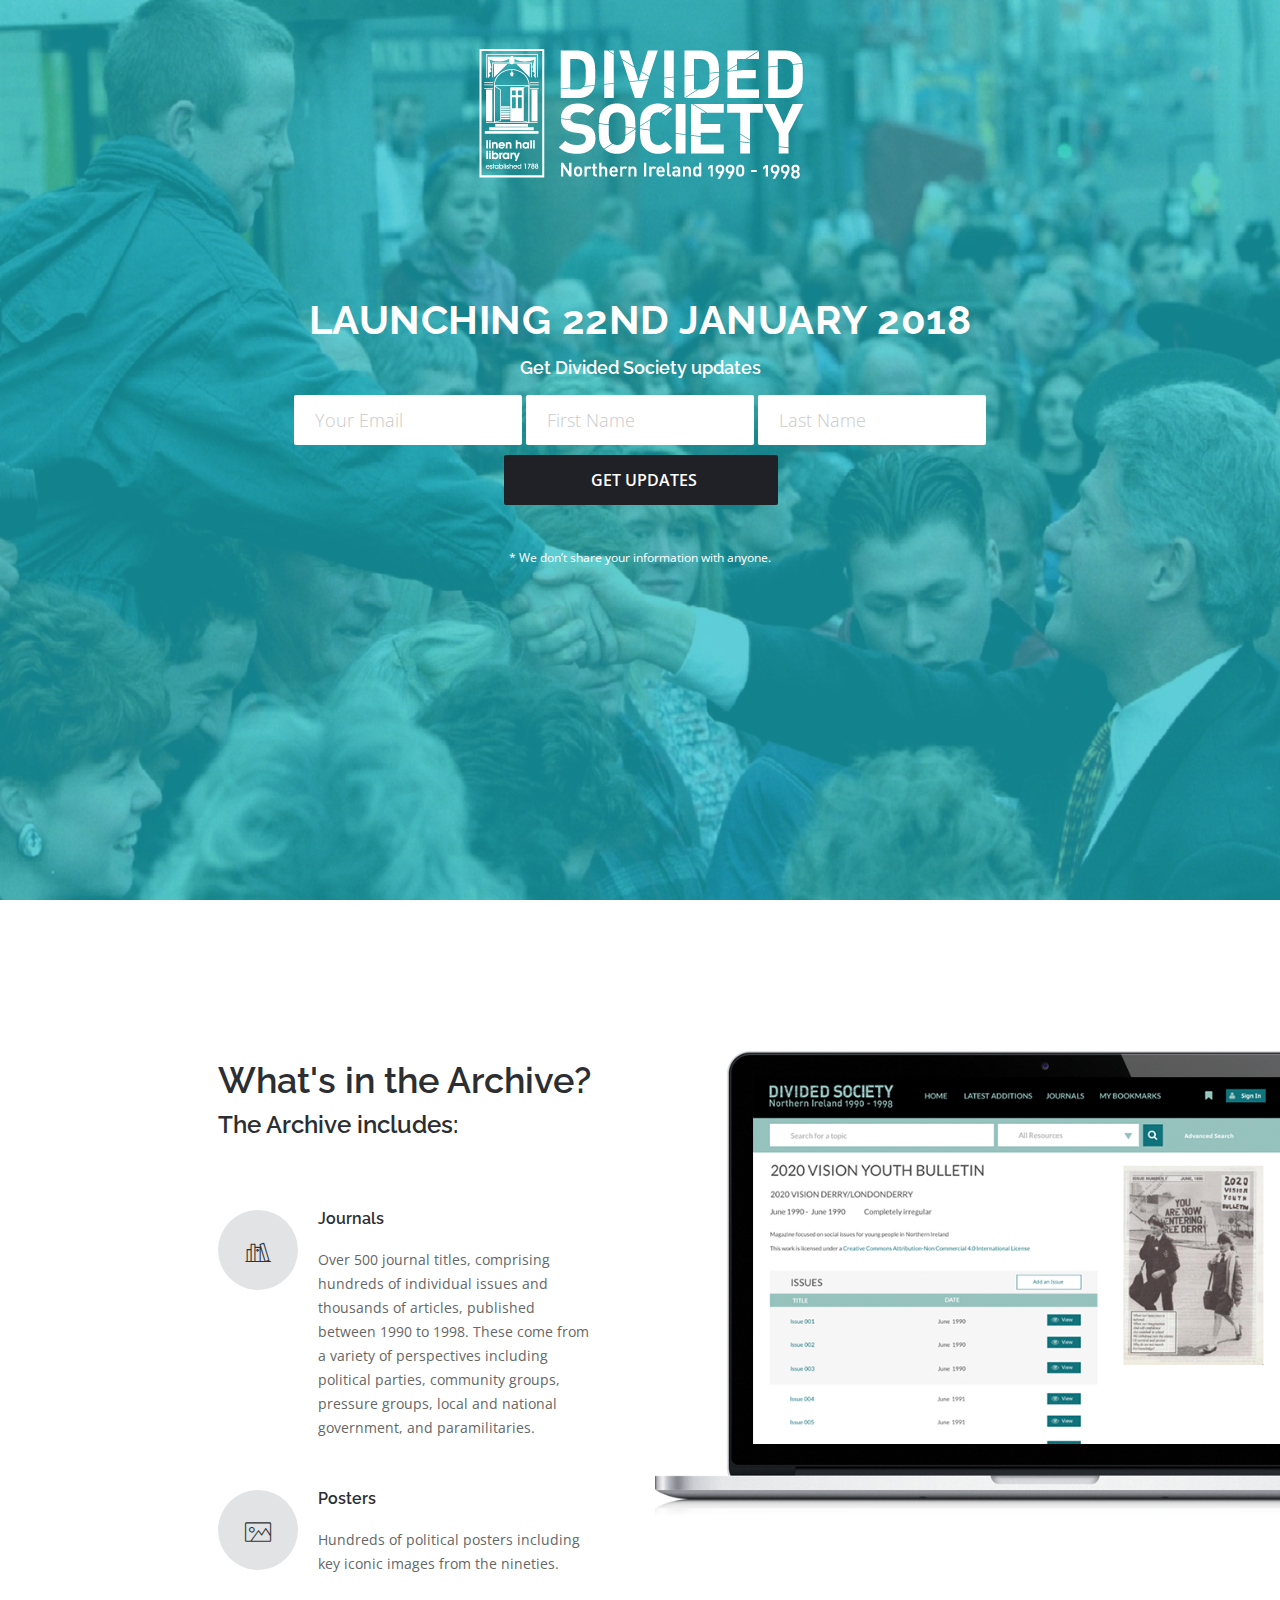
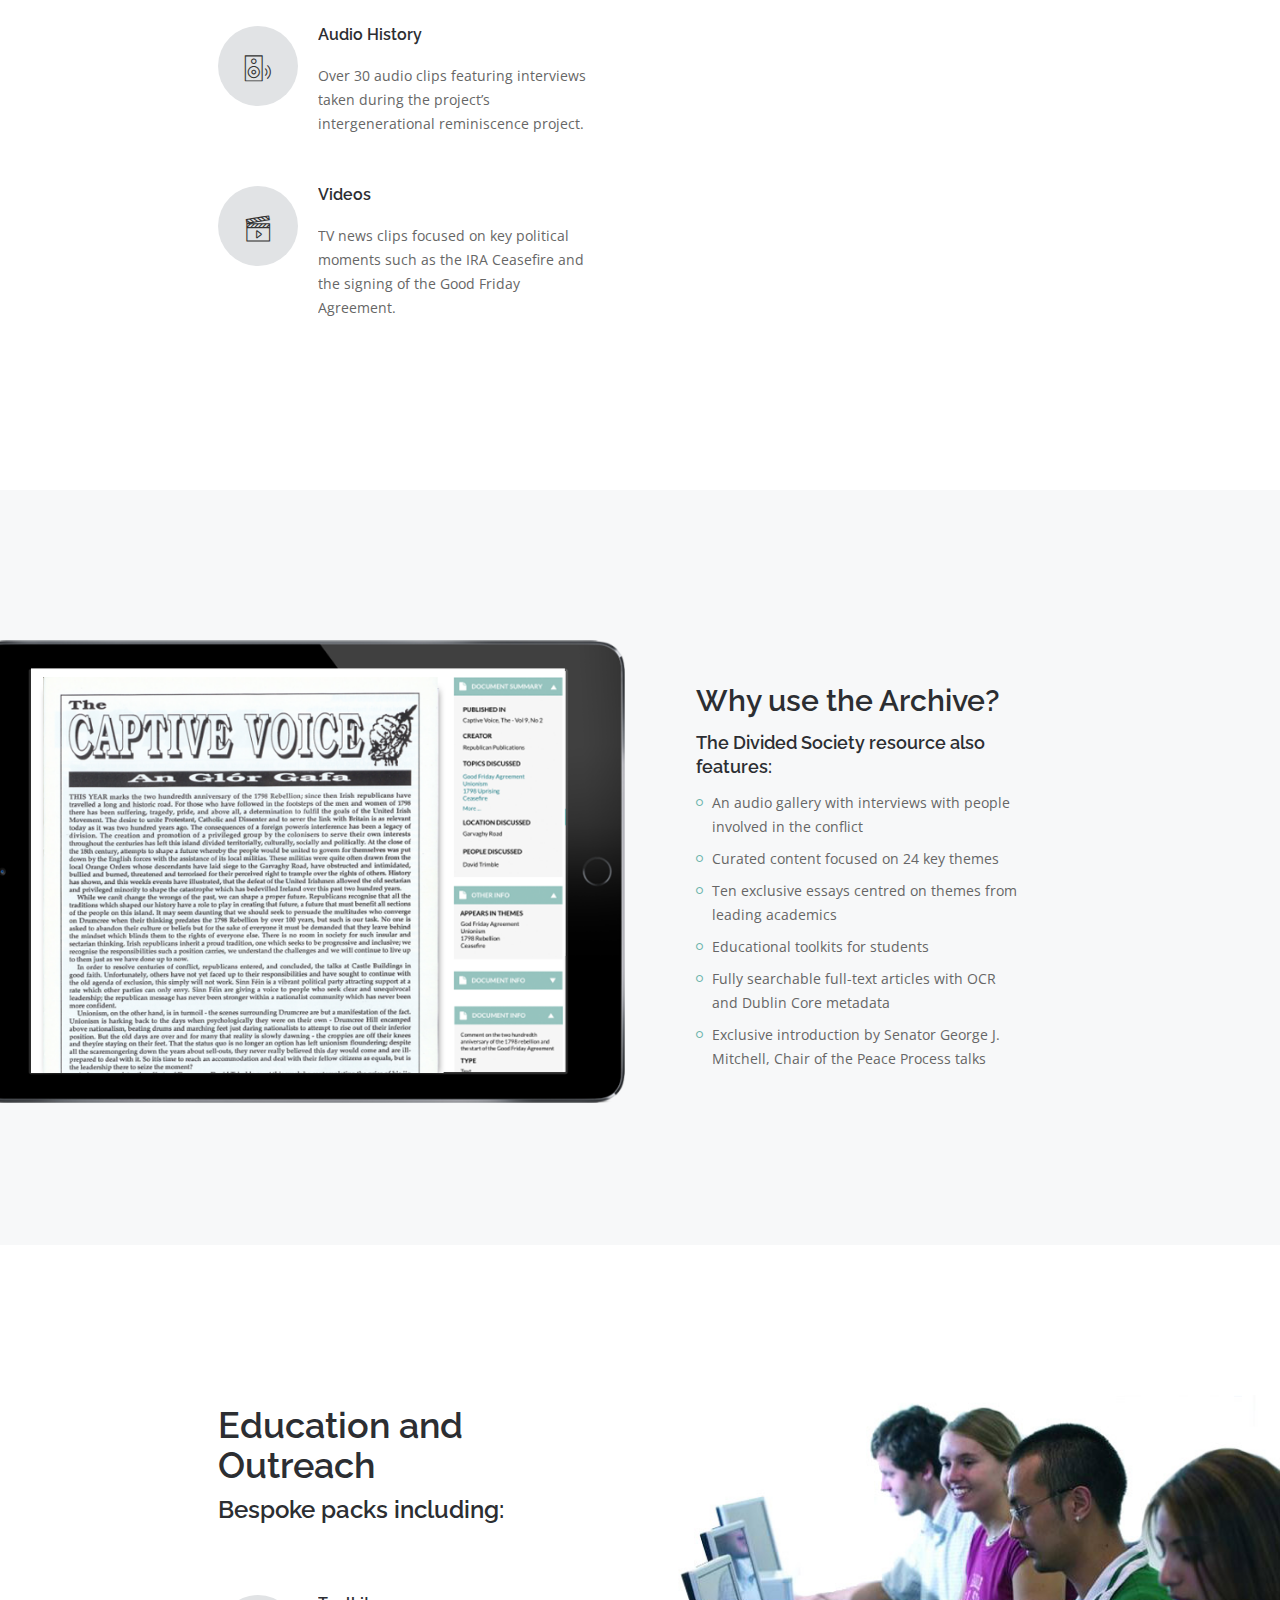
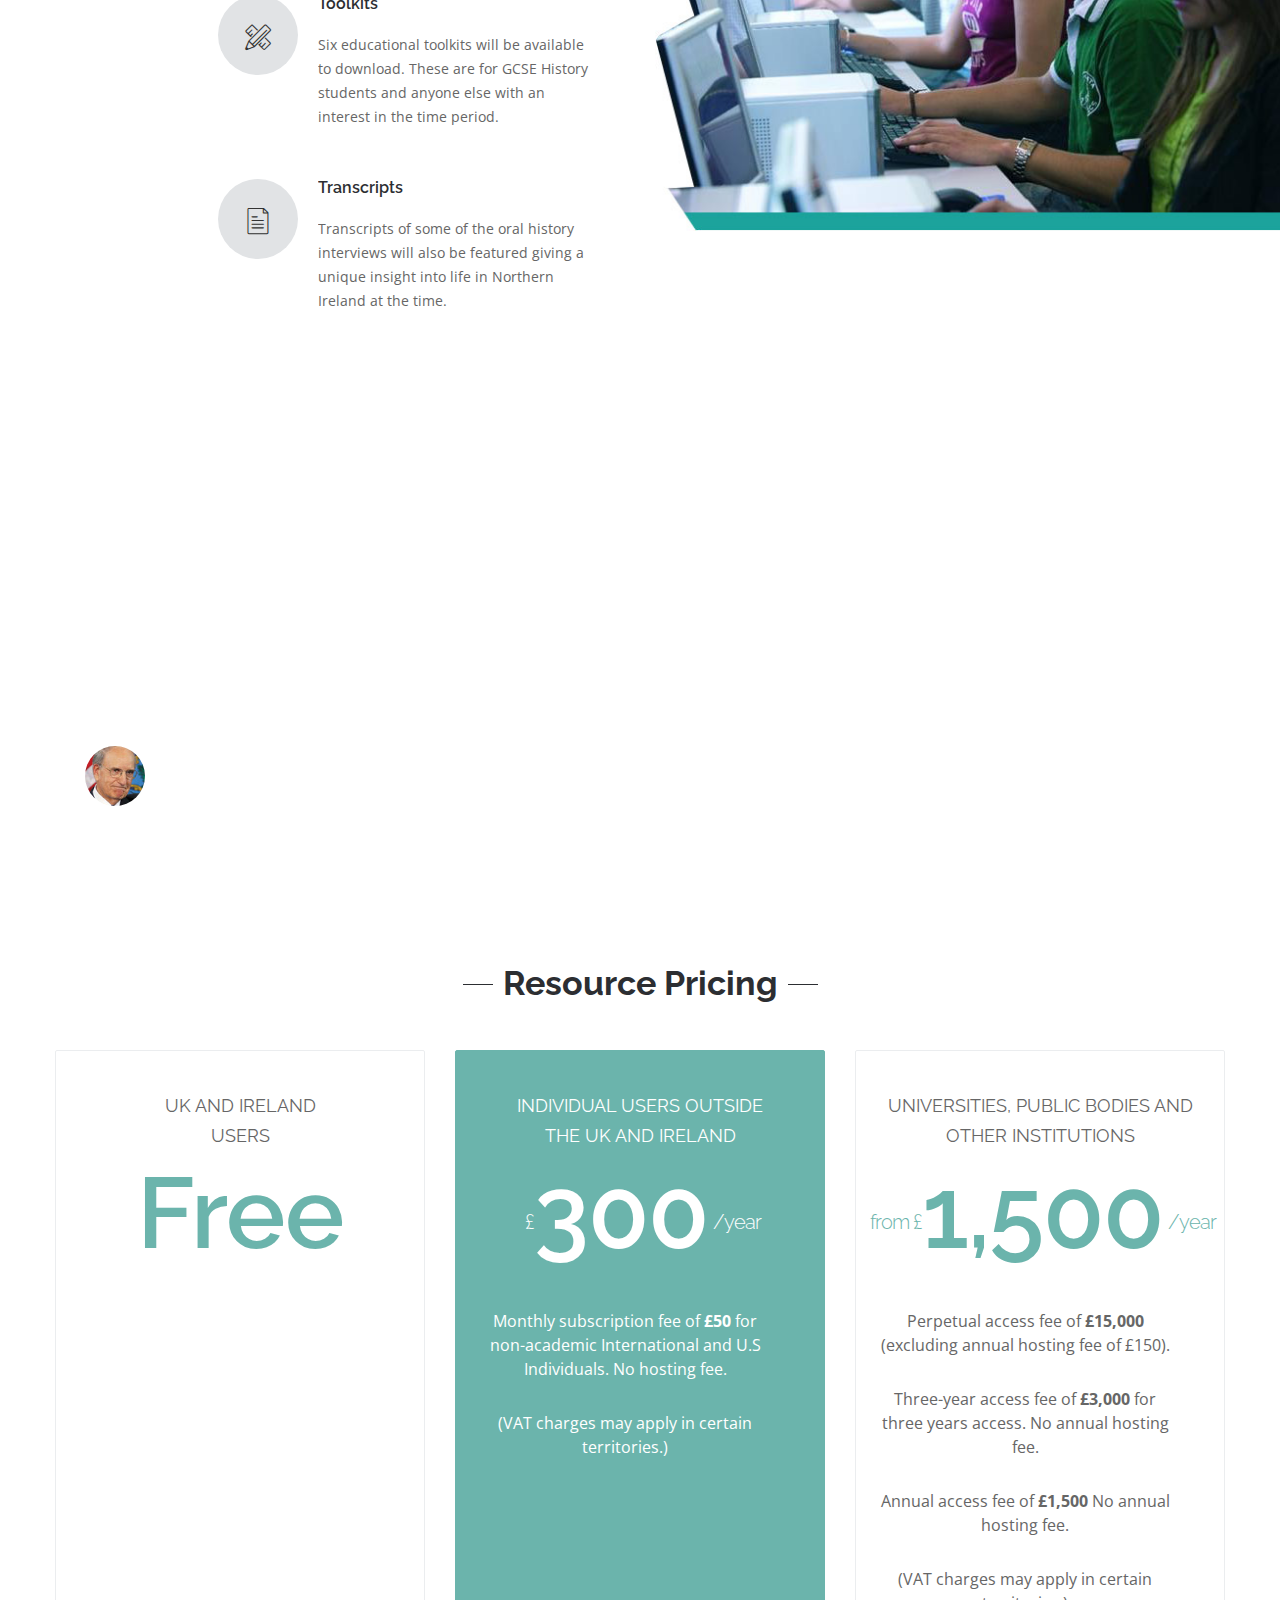
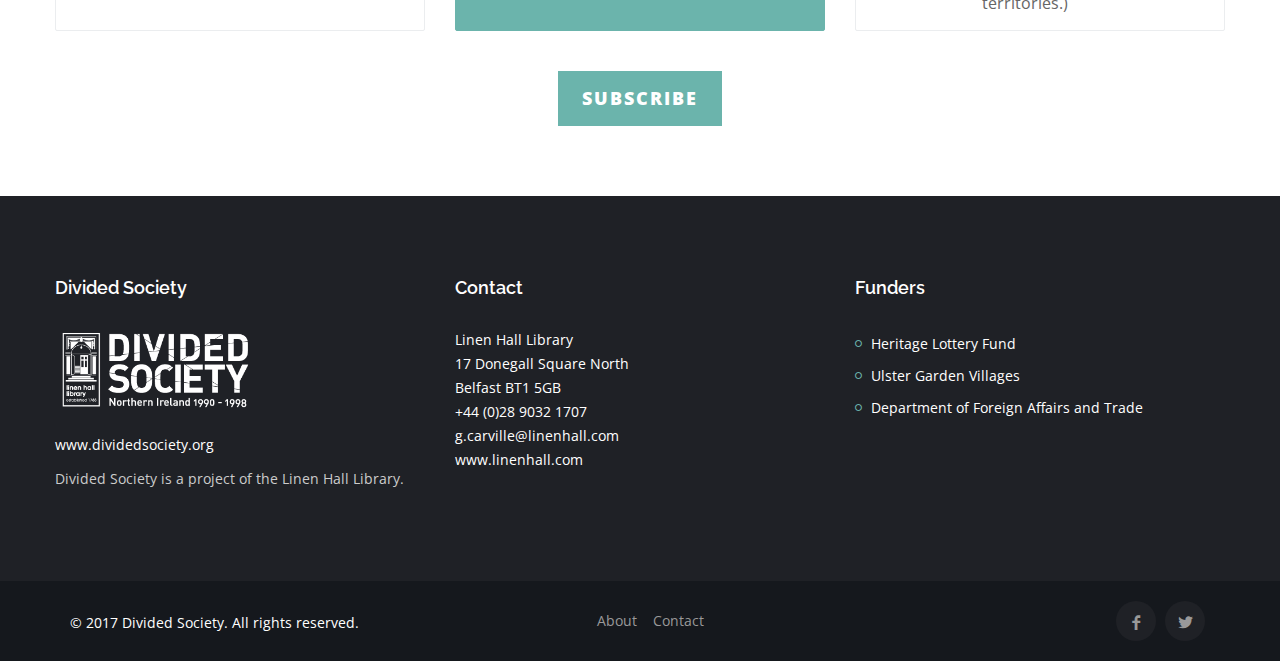
==== commit f886bf78: "Pricing change" ====
--- a/index.html
+++ b/index.html
@@ -333,8 +333,8 @@
                                     <h4><span class="amount"><span>from £</span>1,500<span>/year</span></span></h4>
                                     <div>
                                         <ul>
-                                            <li>One-time access fee of <b>£15,000</b> (excluding annual hosting fee of £150).</li>
-                                            <li>Multi-year access fee of <b>£3,000</b> for three years access. No annual hosting fee.</li>
+                                            <li>Perpetual access fee of <b>£15,000</b> (excluding annual hosting fee of £150).</li>
+                                            <li>Three-year access fee of <b>£3,000</b> for three years access. No annual hosting fee.</li>
                                             <li>Annual access fee of <b>£1,500</b> No annual hosting fee. </li>
                                             <li>(VAT charges may apply in certain territories.)</li>
                                         </ul>
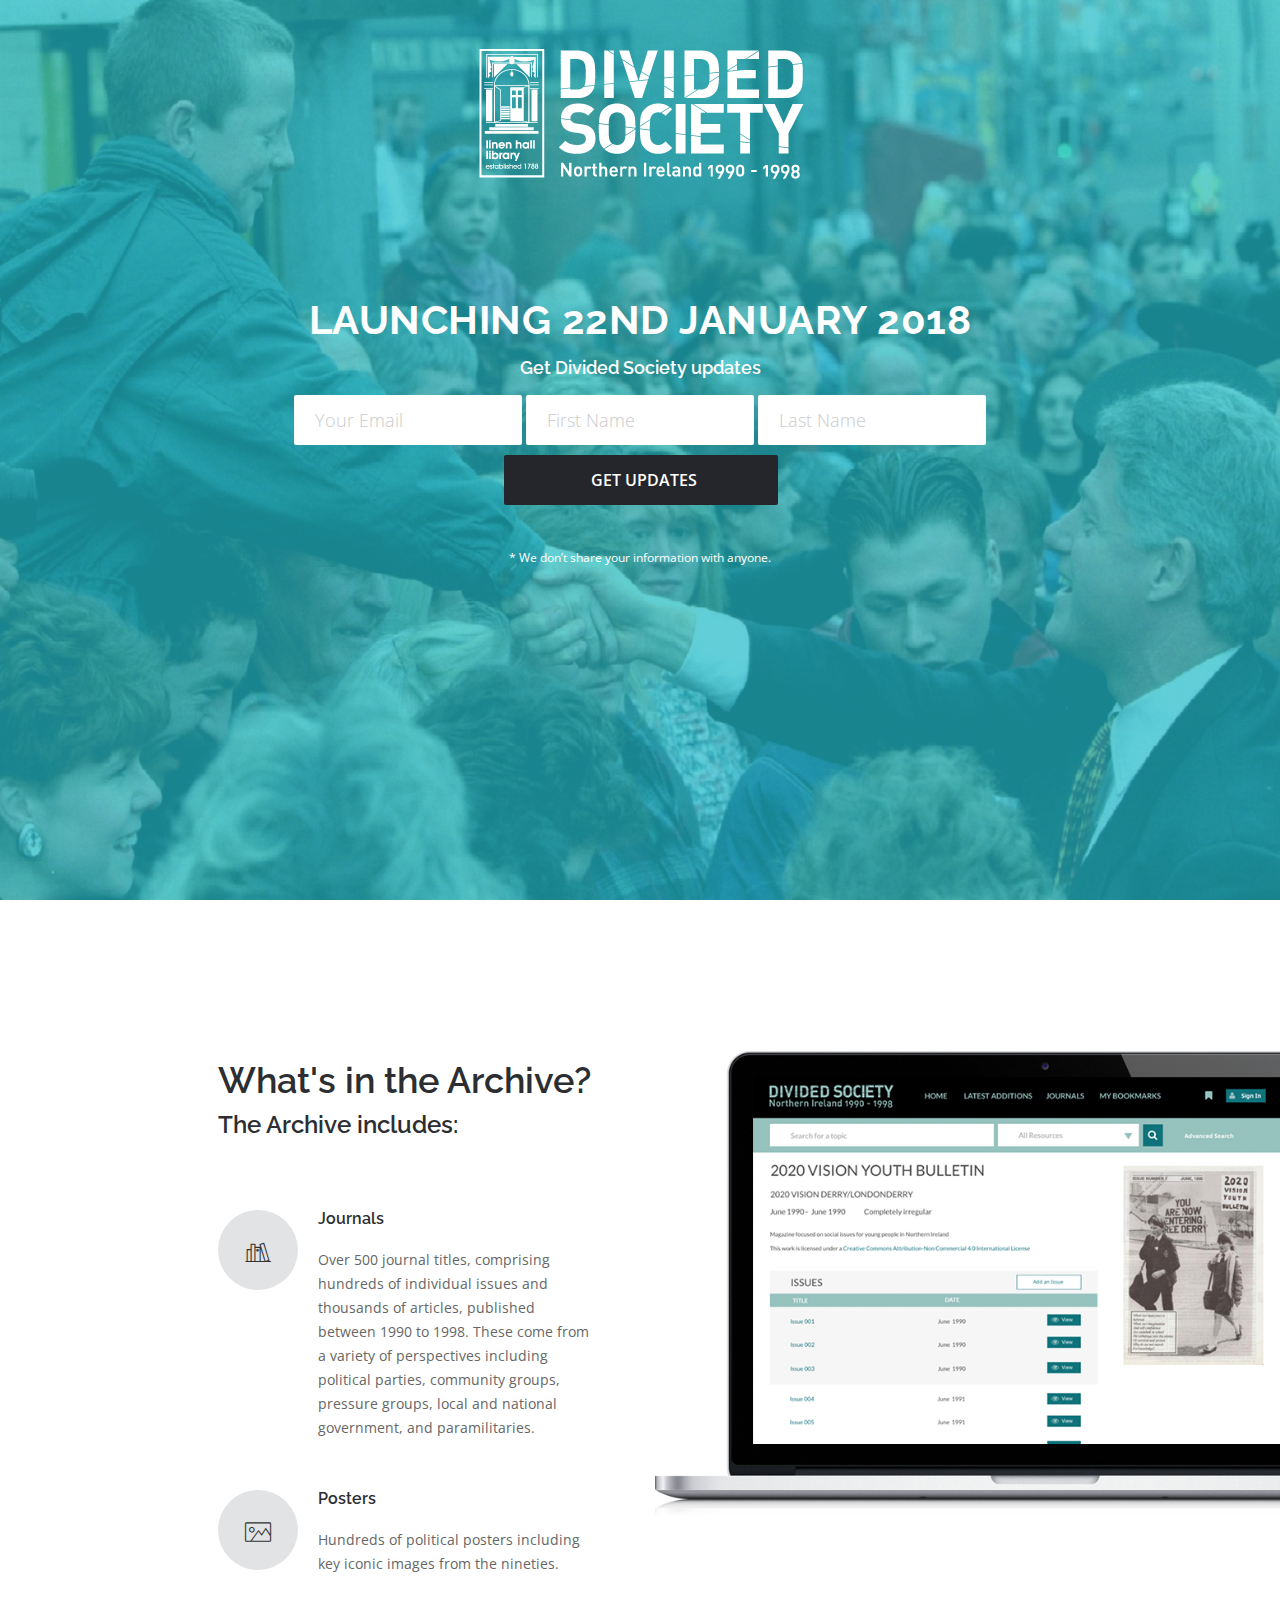
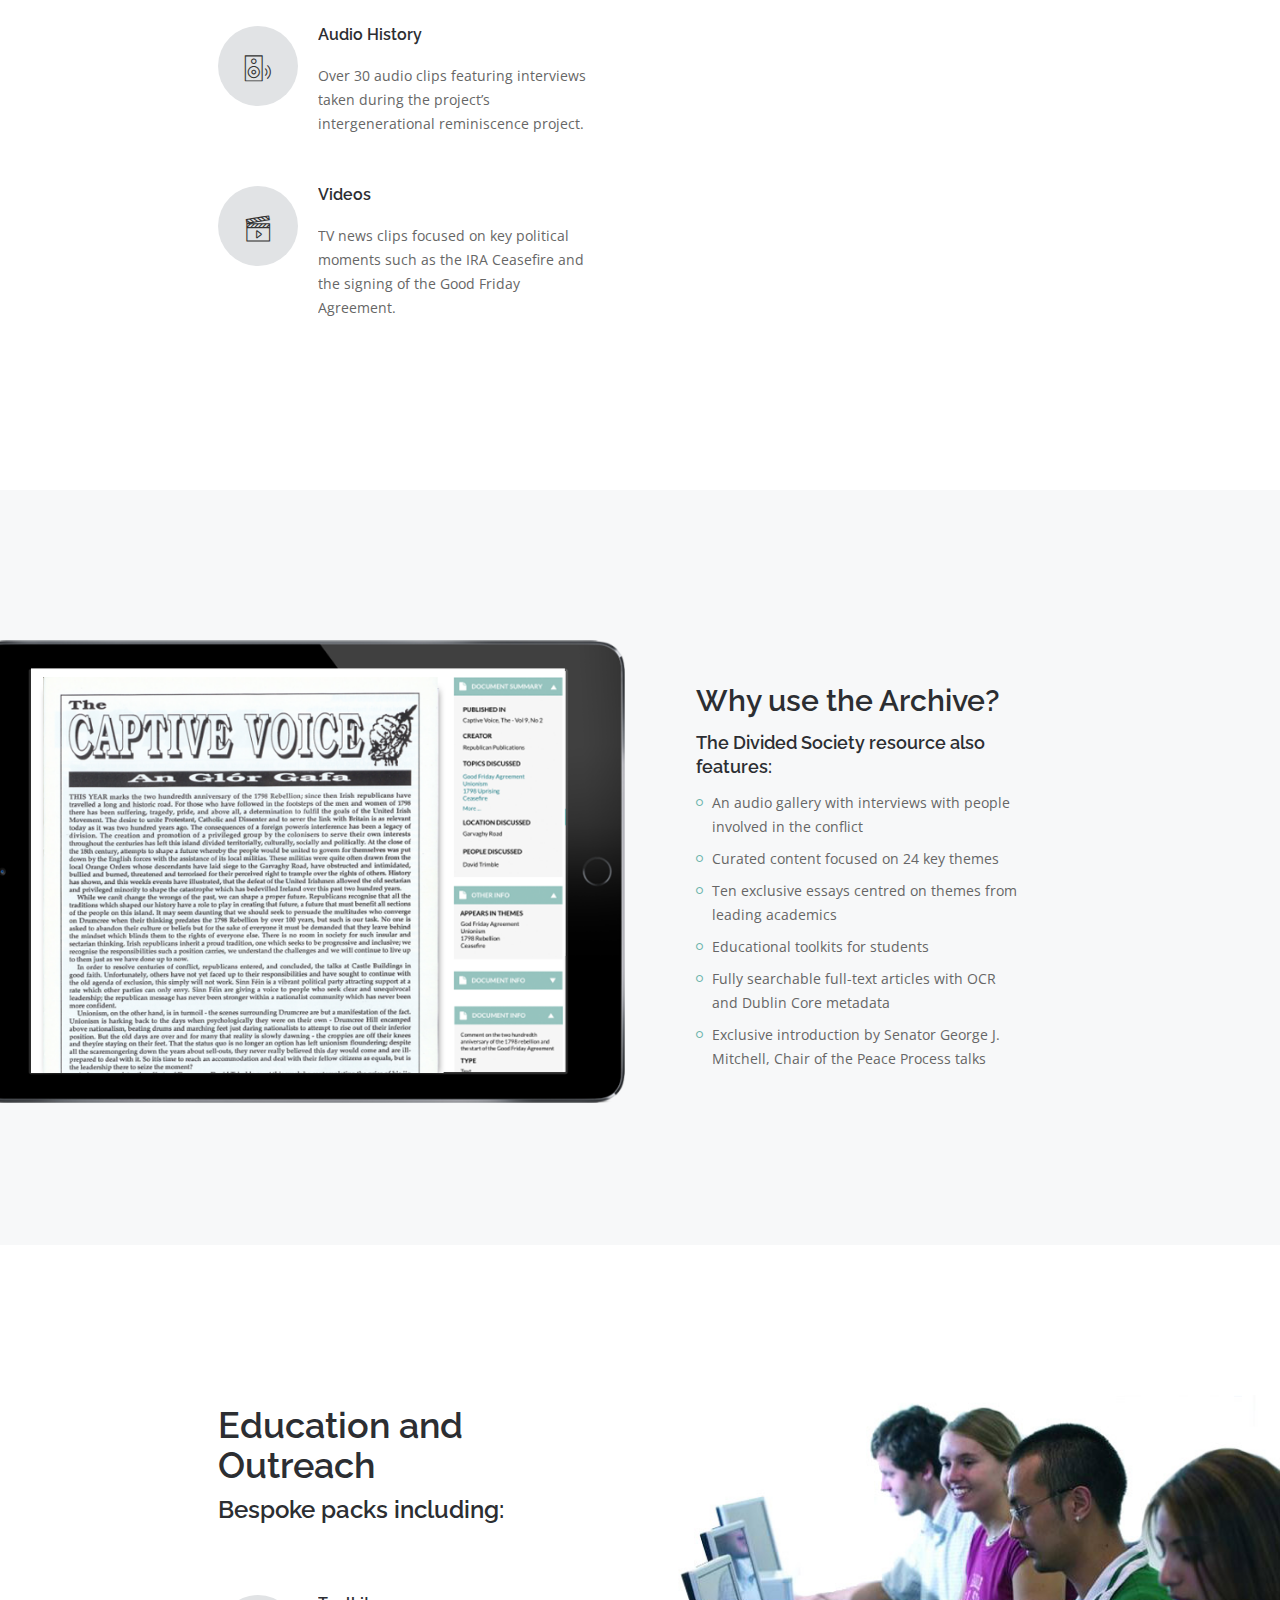
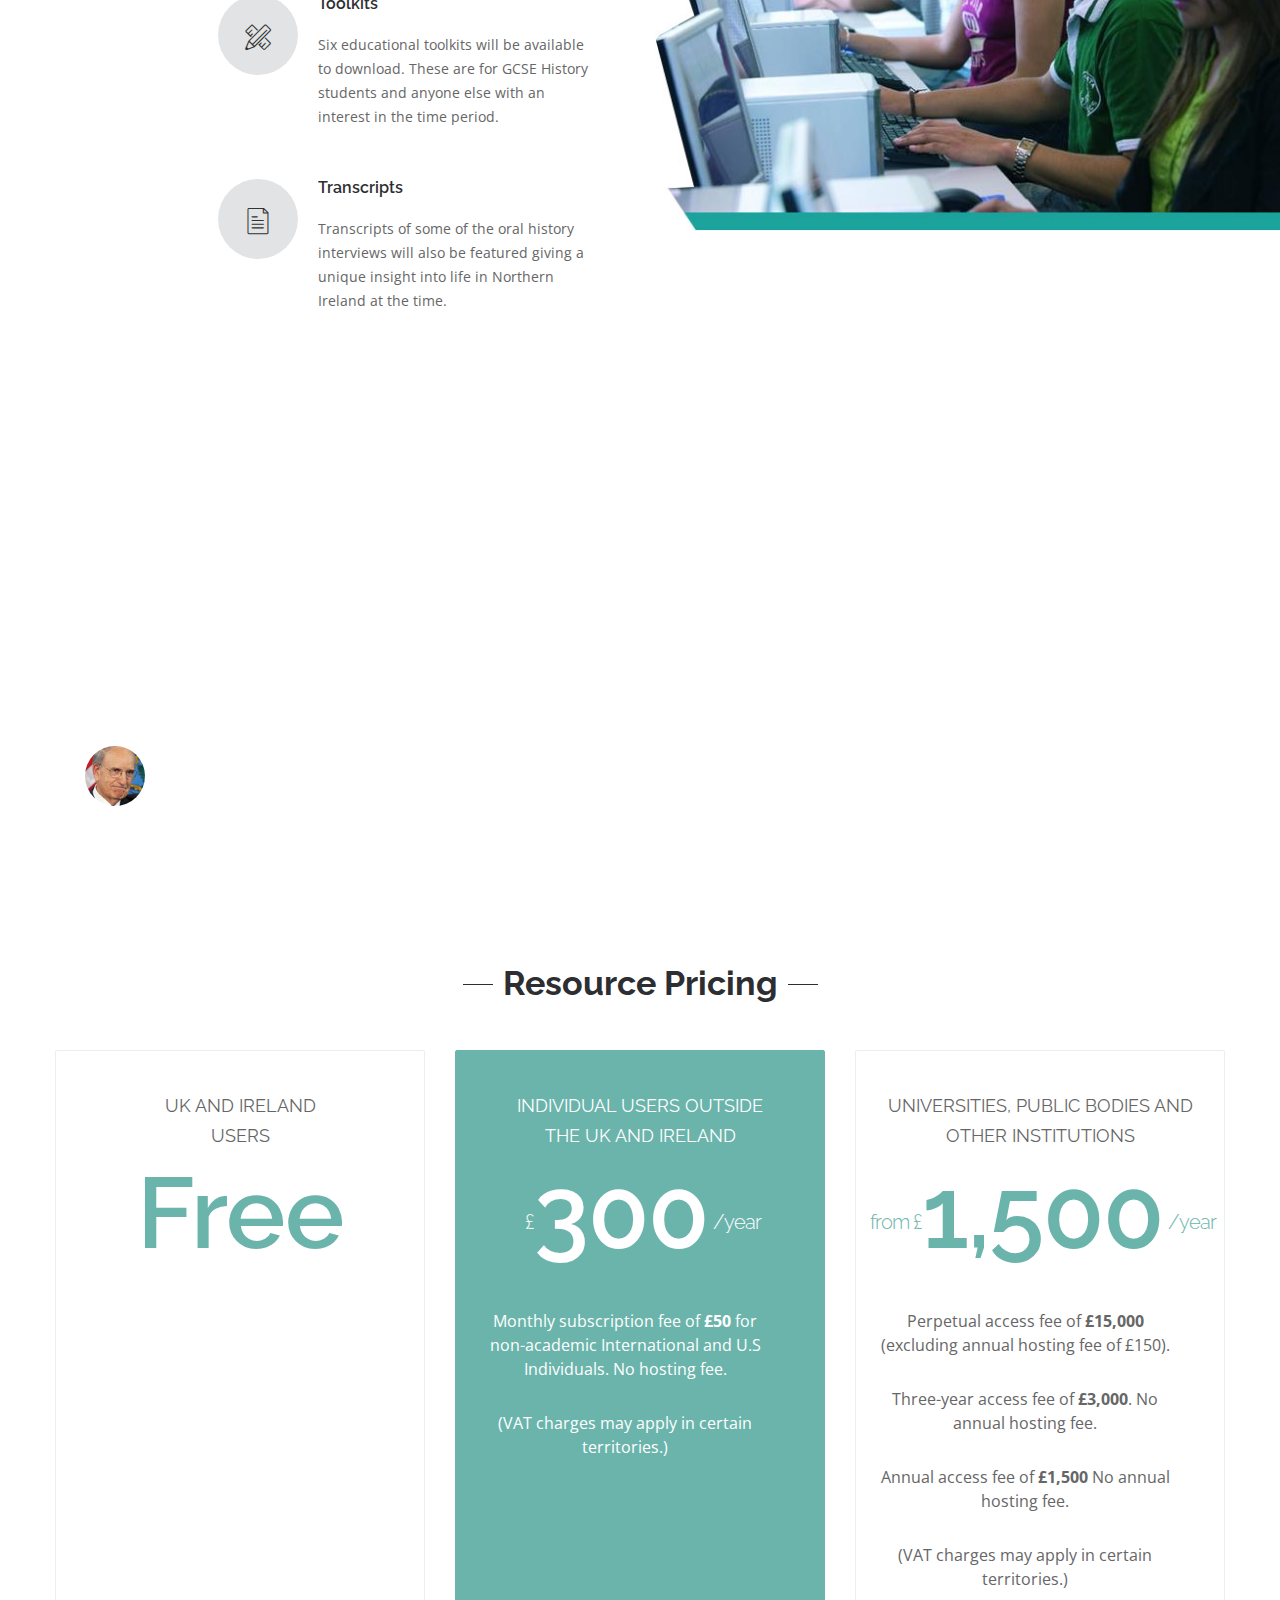
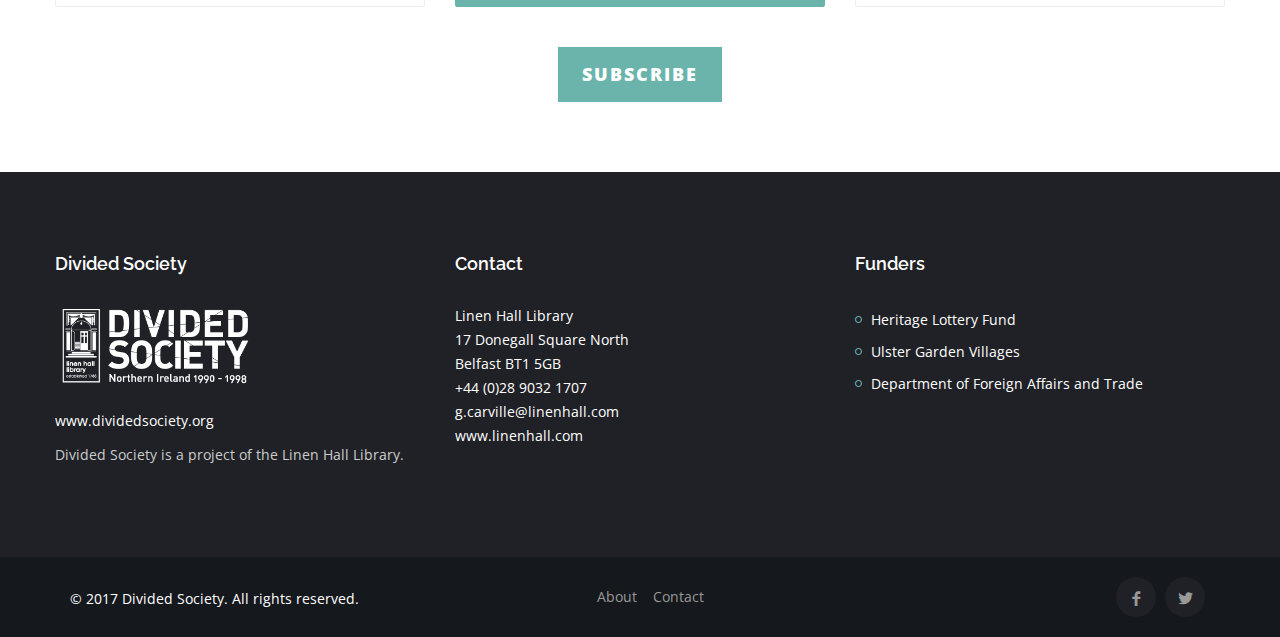
==== commit 7375b2d9: "Three years fix" ====
--- a/index.html
+++ b/index.html
@@ -334,7 +334,7 @@
                                     <div>
                                         <ul>
                                             <li>Perpetual access fee of <b>£15,000</b> (excluding annual hosting fee of £150).</li>
-                                            <li>Three-year access fee of <b>£3,000</b> for three years access. No annual hosting fee.</li>
+                                            <li>Three-year access fee of <b>£3,000</b>. No annual hosting fee.</li>
                                             <li>Annual access fee of <b>£1,500</b> No annual hosting fee. </li>
                                             <li>(VAT charges may apply in certain territories.)</li>
                                         </ul>
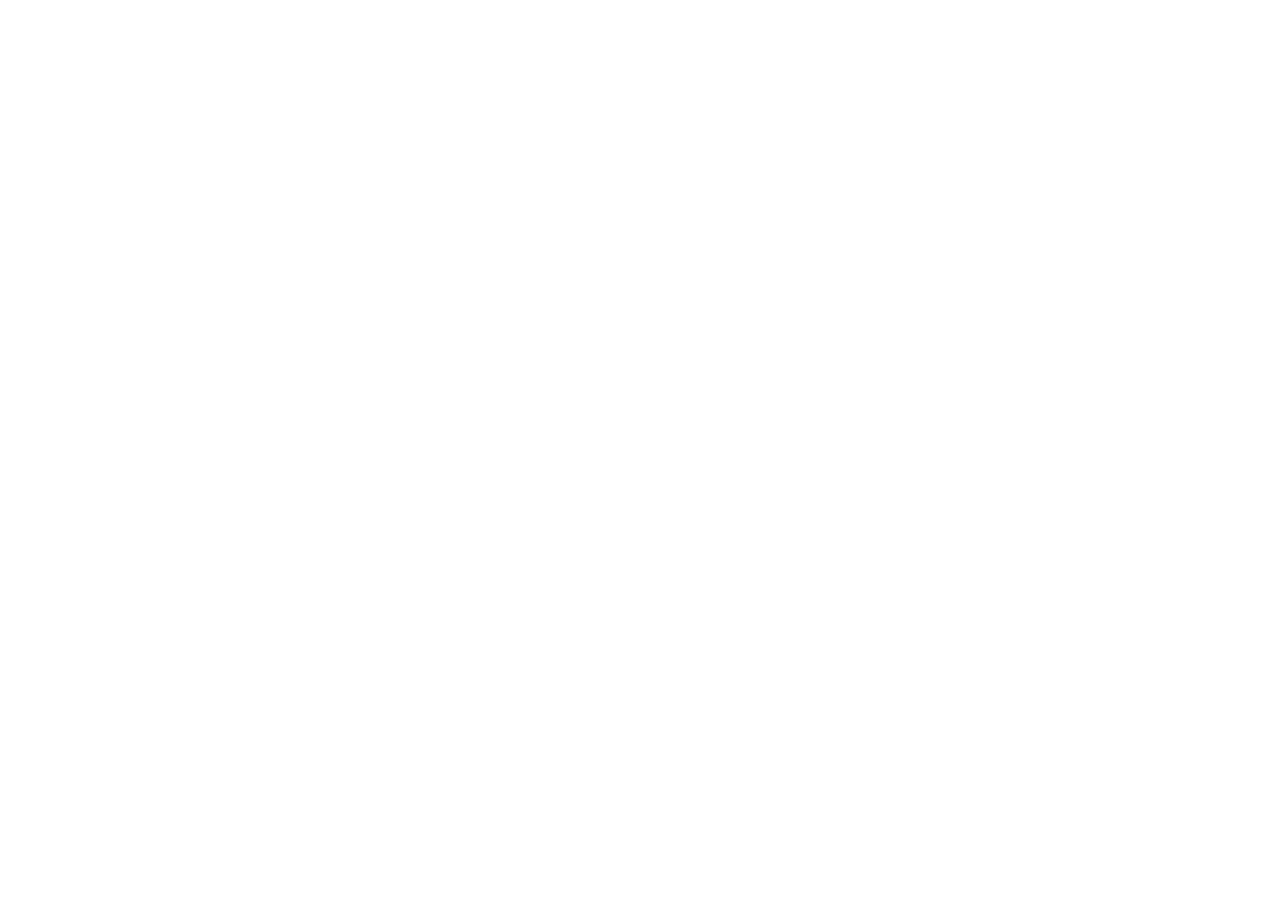
==== commit e83a1df2: "HTTP Redirect" ====
--- a/index.html
+++ b/index.html
@@ -9,6 +9,7 @@
 ================================================== -->
     <meta charset="utf-8">
     <title>Divided Society</title>
+    <meta http-equiv="refresh" content="0;URL='https://www.dividedsociety.org/'" />    
     <!-- Favicon
     ============================================== -->
     <link rel="shortcut icon" href="images/favicon.ico">
